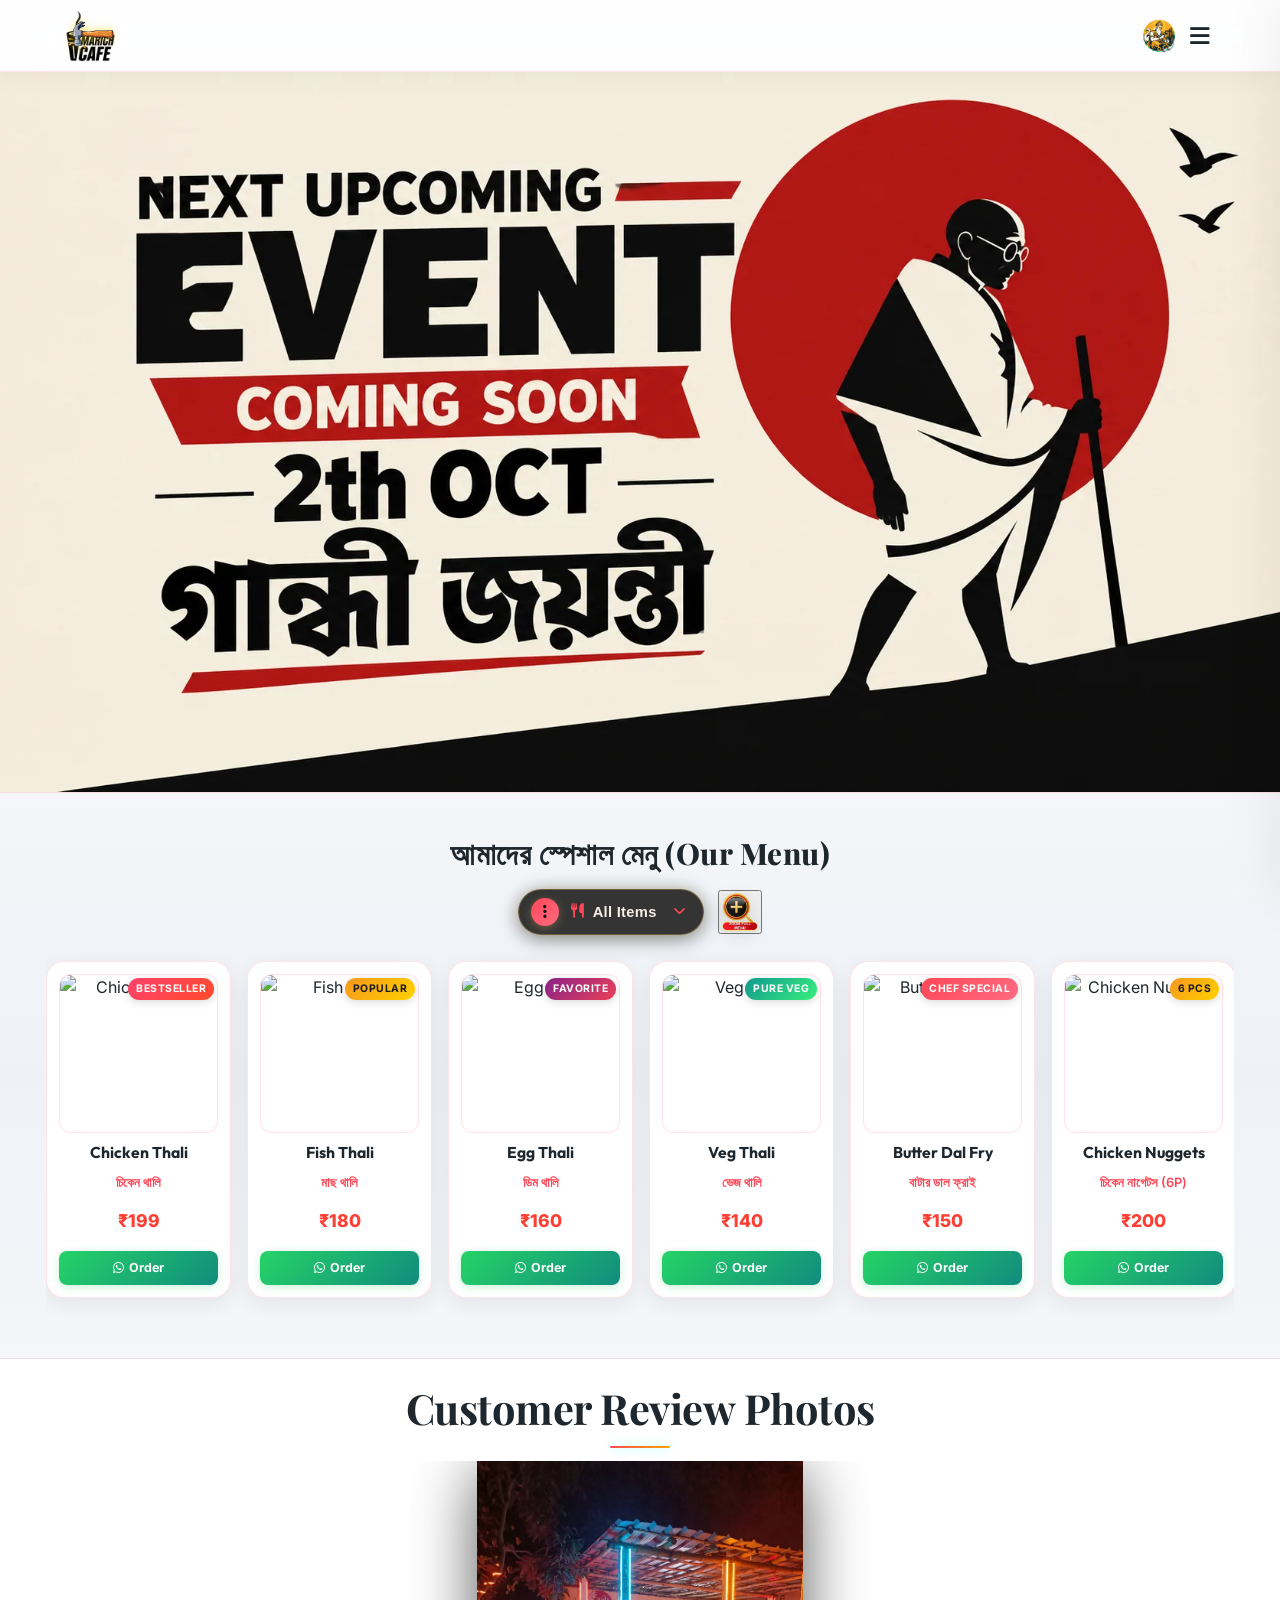
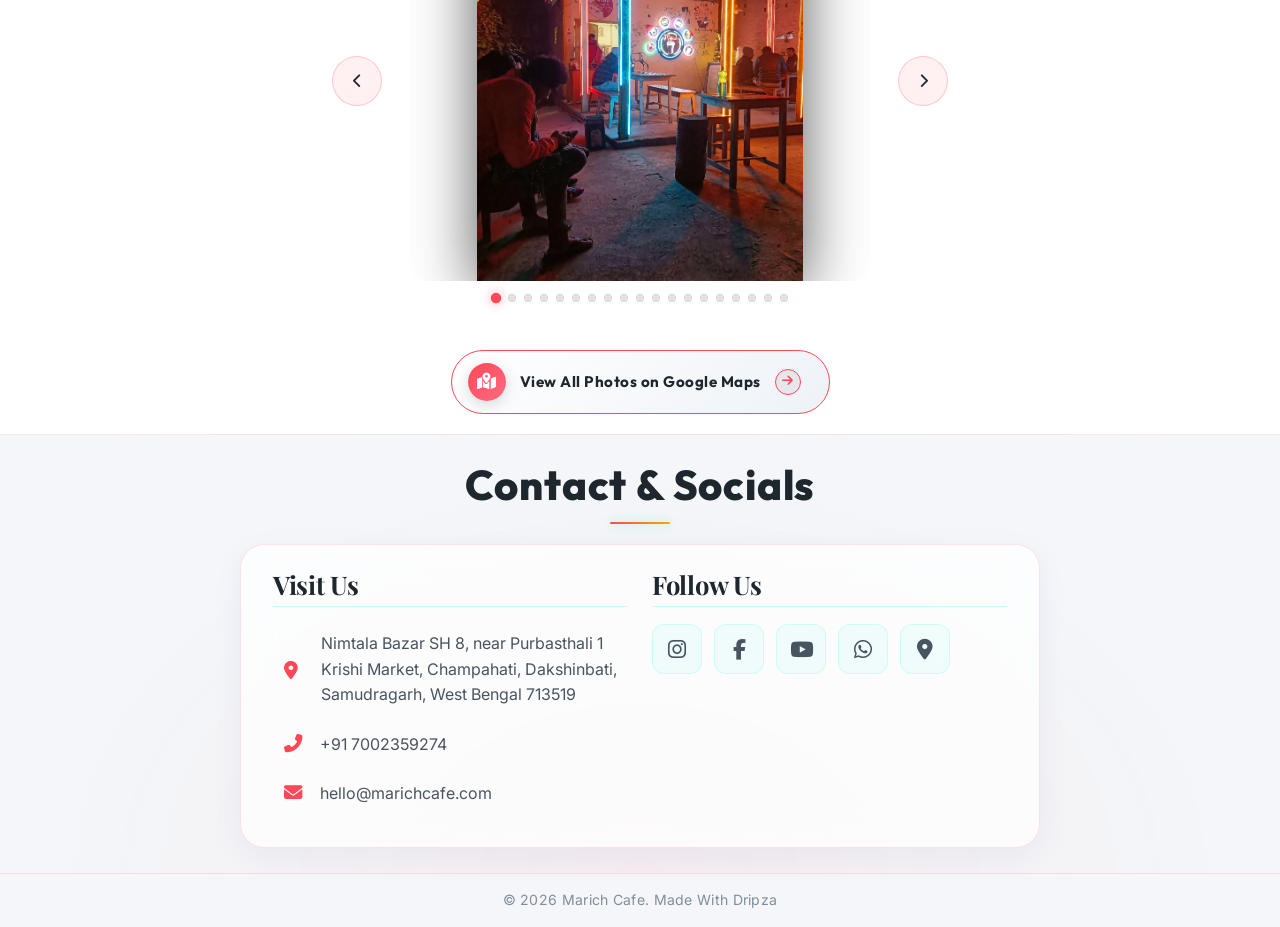
==== index.html @ 1118dea9 "Update search input keypad dismiss on enter" ====
﻿<!DOCTYPE html>
<html lang="bn">
<head>
    <meta charset="UTF-8">
    <meta name="viewport" content="width=device-width, initial-scale=1.0">
    <title>Marich Cafe</title>
    <link rel="icon" type="image/png" href="assets/marich-logo.webp">
    <link href="https://fonts.googleapis.com/css2?family=Playfair+Display:wght@400;600;700;800&family=Outfit:wght@300;400;600;800&family=Inter:wght@300;400;500;600&display=swap" rel="stylesheet">
    <link rel="stylesheet" href="https://cdnjs.cloudflare.com/ajax/libs/font-awesome/6.4.0/css/all.min.css">
    <link rel="stylesheet" href="styles.css?v=1.3">
</head>
<body class="no-scroll">
    <!-- Preloader Screen -->
    <div id="preloader">
        <div class="preloader-content">
            <h1 class="preloader-title">Welcome to <br><span class="highlight">Marich Cafe</span></h1>
            <div class="preloader-loader">
                <div class="loader-bar"></div>
            </div>
        </div>
    </div>
    <!-- Navbar -->
    <nav class="navbar">
        <div class="logo-container">
            <img src="assets/marich-logo.webp" alt="Marich Cafe Logo" class="logo-brand-img">
            <div class="logo-text-wrapper">
                <span class="animated-football-header" title="Ganesh Chaturthi Special">
                    <img src="assets/ganesh_run_icon.webp" alt="Ganesh Run Icon" style="object-fit: contain; filter: drop-shadow(0 0 5px rgba(255, 215, 0, 0.6));">
                </span>
                <span class="logo-text">Marich Cafe</span>
            </div>
        </div>
        <span class="rath-yatra-header-text">শুভ বিশ্বকর্মা পূজা!</span>
        <ul class="nav-links">
            <li><a href="#home">Home</a></li>
            <li><a href="#menu">Menu</a></li>
            <li><a href="#reviews">Reviews</a></li>
            <li><a href="#contact">Contact</a></li>
        </ul>
        <div class="navbar-actions">
            <!-- Rakhi Purnima Button for Poster -->
            <button class="fifa-btn" id="open-promo-modal-direct-btn" title="Show Ganesh Chaturthi Special Poster">
                <div class="fifa-container">
                    <div class="fifa-magic-ring"></div>
                    <img src="assets/ganesh_icon.webp" alt="Ganesh Special" class="fifa-svg" style="object-fit: contain;">
                </div>
            </button>
            
            <div class="hamburger">
                <i class="fas fa-bars"></i>
            </div>
        </div>
    </nav>

    <!-- Hero Section -->
    <section id="home" class="hero">
        <div class="hero-bg banner-box">
            <img src="assets/aj_restaurant_banner_1.webp" alt="AJ Restaurant & Cafe Banner" class="active">
            <img src="assets/banner-1.webp" alt="Marich Cafe Banner 1">
            <img src="assets/banner-2.webp" alt="Marich Cafe Banner 2">
            <img src="assets/banner-3.webp" alt="Marich Cafe Banner 3">
            <img src="assets/banner-4.webp" alt="Marich Cafe Banner 4">
            <img src="assets/banner-5.webp" alt="Marich Cafe Banner 5">
            <img src="assets/banner-6.webp" alt="Marich Cafe Banner 6">
            <img src="assets/banner-7.webp" alt="Marich Cafe Banner 7">
                        <div class="overlay"></div>
        </div>
        <!-- Click/Hover Zones for Banner Control -->
        <div class="hero-nav-zone left-zone" title="Previous Image"></div>
        <div class="hero-nav-zone right-zone" title="Next Image"></div>
    </section>

                <!-- Digital Restaurant Menu Section -->
    <section id="menu" class="main-menu-section">
        <div class="menu-header-wrapper">
            <div class="menu-eyebrow-container">
                <span class="menu-eyebrow">আমাদের স্পেশাল মেনু (Our Menu)</span>
            </div>
        </div>

        <!-- Menu Category Filter Tabs -->
                <!-- Menu Category Filter Dropdown (Three-Dot Filter Menu) -->
        <!-- Menu Filter and Zoom Controls Row -->
        <div class="menu-filter-controls-row">
            <div class="menu-filter-dropdown-wrapper" id="main-menu-filter-dropdown-wrapper">
            <button type="button" class="menu-filter-dots-btn" id="main-menu-filter-dots-btn" aria-expanded="false" aria-haspopup="true" title="Filter Menu">
                <span class="three-dots-icon-box">
                    <i class="fas fa-ellipsis-v"></i>
                </span>
                <span class="current-filter-label" id="main-current-filter-label">
                    <i class="fas fa-utensils"></i>
                    <span>All Items</span>
                </span>
                <i class="fas fa-chevron-down filter-dropdown-arrow"></i>
            </button>

            <!-- Dropdown List of Category Filter Options -->
            <div class="menu-filter-dropdown-menu" id="main-menu-filter-dropdown-menu">
                <div class="menu-filter-dropdown-header">
                    <span><i class="fas fa-filter"></i> Filter Category</span>
                </div>
                <div class="menu-filter-dropdown-list">
                    <button type="button" class="menu-tab-btn active" data-category="all">
                        <span class="tab-btn-content">
                            <i class="fas fa-utensils tab-icon"></i>
                            <span class="tab-title">All Items</span>
                        </span>
                        <i class="fas fa-check active-indicator-icon"></i>
                    </button>
                    <button type="button" class="menu-tab-btn" data-category="thali">
                        <span class="tab-btn-content">
                            <i class="fas fa-bowl-rice tab-icon"></i>
                            <span class="tab-title">Bengali Thali</span>
                        </span>
                        <i class="fas fa-check active-indicator-icon"></i>
                    </button>
                    <button type="button" class="menu-tab-btn" data-category="snacks">
                        <span class="tab-btn-content">
                            <i class="fas fa-burger tab-icon"></i>
                            <span class="tab-title">Breakfast & Snacks</span>
                        </span>
                        <i class="fas fa-check active-indicator-icon"></i>
                    </button>
                    <button type="button" class="menu-tab-btn" data-category="beverages">
                        <span class="tab-btn-content">
                            <i class="fas fa-mug-hot tab-icon"></i>
                            <span class="tab-title">Tea & Coffee</span>
                        </span>
                        <i class="fas fa-check active-indicator-icon"></i>
                    </button>
                    <button type="button" class="menu-tab-btn" data-category="extras">
                        <span class="tab-btn-content">
                            <i class="fas fa-plate-wheat tab-icon"></i>
                            <span class="tab-title">Sides & Extras</span>
                        </span>
                        <i class="fas fa-check active-indicator-icon"></i>
                    </button>
                </div>
            </div>
        </div>

            <!-- Zoom Full Menu Button on Right Side of Filter -->
            <button type="button" class="menu-zoom-img-btn" id="open-full-menu-modal-btn" title="Open Complete Menu Card (সম্পূর্ণ মেনু)">
                    <img src="assets/zoom_full_menu_icon.webp" alt="Zoom Full Menu" class="zoom-full-menu-img">
                </button>
        </div>
        

        <!-- Menu Cards Horizontal Side-Scroll Wrapper -->
        <div class="main-menu-scroll-wrapper">
            <div class="main-menu-scroll-track" id="main-restaurant-menu-scroll">
                
                <!-- 1. Chicken Thali -->
                <div class="food-menu-card" data-category="thali">
                    <div class="food-card-badge bestseller">Bestseller</div>
                    <div class="food-card-img-box">
                        <img src="assets/menu_chicken_thali.webp" alt="Chicken Thali" loading="lazy">
                    </div>
                    <div class="food-card-body">
                        <h3 class="food-title">Chicken Thali</h3>
                        <span class="bengali-title">চিকেন থালি</span>
                        <span class="food-price">₹199</span>
                        <a href="https://wa.me/917002359274?text=Hi%20Marich%20Cafe,%20I%20want%20to%20order%20Chicken%20Thali%20(₹199)" target="_blank" class="food-order-btn">
                            <i class="fab fa-whatsapp"></i> Order
                        </a>
                    </div>
                </div>

                <!-- 2. Fish Thali -->
                <div class="food-menu-card" data-category="thali">
                    <div class="food-card-badge popular">Popular</div>
                    <div class="food-card-img-box">
                        <img src="assets/menu_fish_thali.webp" alt="Fish Thali" loading="lazy">
                    </div>
                    <div class="food-card-body">
                        <h3 class="food-title">Fish Thali</h3>
                        <span class="bengali-title">মাছ থালি</span>
                        <span class="food-price">₹180</span>
                        <a href="https://wa.me/917002359274?text=Hi%20Marich%20Cafe,%20I%20want%20to%20order%20Fish%20Thali%20(₹180)" target="_blank" class="food-order-btn">
                            <i class="fab fa-whatsapp"></i> Order
                        </a>
                    </div>
                </div>

                <!-- 3. Egg Thali -->
                <div class="food-menu-card" data-category="thali">
                    <div class="food-card-badge special">Favorite</div>
                    <div class="food-card-img-box">
                        <img src="assets/menu_egg_thali.webp" alt="Egg Thali" loading="lazy">
                    </div>
                    <div class="food-card-body">
                        <h3 class="food-title">Egg Thali</h3>
                        <span class="bengali-title">ডিম থালি</span>
                        <span class="food-price">₹160</span>
                        <a href="https://wa.me/917002359274?text=Hi%20Marich%20Cafe,%20I%20want%20to%20order%20Egg%20Thali%20(₹160)" target="_blank" class="food-order-btn">
                            <i class="fab fa-whatsapp"></i> Order
                        </a>
                    </div>
                </div>

                <!-- 4. Veg Thali -->
                <div class="food-menu-card" data-category="thali">
                    <div class="food-card-badge pure-veg">Pure Veg</div>
                    <div class="food-card-img-box">
                        <img src="assets/menu_veg_thali.webp" alt="Veg Thali" loading="lazy">
                    </div>
                    <div class="food-card-body">
                        <h3 class="food-title">Veg Thali</h3>
                        <span class="bengali-title">ভেজ থালি</span>
                        <span class="food-price">₹140</span>
                        <a href="https://wa.me/917002359274?text=Hi%20Marich%20Cafe,%20I%20want%20to%20order%20Veg%20Thali%20(₹140)" target="_blank" class="food-order-btn">
                            <i class="fab fa-whatsapp"></i> Order
                        </a>
                    </div>
                </div>

                <!-- 5. Butter Dal Fry -->
                <div class="food-menu-card" data-category="extras">
                    <div class="food-card-badge chef">Chef Special</div>
                    <div class="food-card-img-box">
                        <img src="assets/menu_butter_dal_fry.webp" alt="Butter Dal Fry" loading="lazy">
                    </div>
                    <div class="food-card-body">
                        <h3 class="food-title">Butter Dal Fry</h3>
                        <span class="bengali-title">বাটার ডাল ফ্রাই</span>
                        <span class="food-price">₹150</span>
                        <a href="https://wa.me/917002359274?text=Hi%20Marich%20Cafe,%20I%20want%20to%20order%20Butter%20Dal%20Fry%20(₹150)" target="_blank" class="food-order-btn">
                            <i class="fab fa-whatsapp"></i> Order
                        </a>
                    </div>
                </div>

                <!-- 6. Chicken Nuggets -->
                <div class="food-menu-card" data-category="snacks">
                    <div class="food-card-badge popular">6 Pcs</div>
                    <div class="food-card-img-box">
                        <img src="assets/menu_chicken_nuggets.webp" alt="Chicken Nuggets" loading="lazy">
                    </div>
                    <div class="food-card-body">
                        <h3 class="food-title">Chicken Nuggets</h3>
                        <span class="bengali-title">চিকেন নাগেটস (6P)</span>
                        <span class="food-price">₹200</span>
                        <a href="https://wa.me/917002359274?text=Hi%20Marich%20Cafe,%20I%20want%20to%20order%20Chicken%20Nuggets%20(₹200)" target="_blank" class="food-order-btn">
                            <i class="fab fa-whatsapp"></i> Order
                        </a>
                    </div>
                </div>

                <!-- 7. Aloo Tikki -->
                <div class="food-menu-card" data-category="snacks">
                    <div class="food-card-badge pure-veg">Big Size</div>
                    <div class="food-card-img-box">
                        <img src="assets/menu_aloo_tikki.webp" alt="Aloo Tikki Big Size" loading="lazy">
                    </div>
                    <div class="food-card-body">
                        <h3 class="food-title">Aloo Tikki 6P</h3>
                        <span class="bengali-title">আলু টিক্কি (6P)</span>
                        <span class="food-price">₹180</span>
                        <a href="https://wa.me/917002359274?text=Hi%20Marich%20Cafe,%20I%20want%20to%20order%20Aloo%20Tikki%20(₹180)" target="_blank" class="food-order-btn">
                            <i class="fab fa-whatsapp"></i> Order
                        </a>
                    </div>
                </div>

                <!-- 8. Egg Maggie -->
                <div class="food-menu-card" data-category="snacks">
                    <div class="food-card-badge popular">Hot</div>
                    <div class="food-card-img-box">
                        <img src="assets/menu_egg_maggie.webp" alt="Egg Maggie" loading="lazy">
                    </div>
                    <div class="food-card-body">
                        <h3 class="food-title">Egg Maggie</h3>
                        <span class="bengali-title">এগ ম্যাগি</span>
                        <span class="food-price">₹80</span>
                        <a href="https://wa.me/917002359274?text=Hi%20Marich%20Cafe,%20I%20want%20to%20order%20Egg%20Maggie%20(₹80)" target="_blank" class="food-order-btn">
                            <i class="fab fa-whatsapp"></i> Order
                        </a>
                    </div>
                </div>

                <!-- 9. Veg Maggie -->
                <div class="food-menu-card" data-category="snacks">
                    <div class="food-card-badge pure-veg">Veg</div>
                    <div class="food-card-img-box">
                        <img src="assets/menu_egg_maggie.webp" alt="Veg Maggie" loading="lazy">
                    </div>
                    <div class="food-card-body">
                        <h3 class="food-title">Veg Maggie</h3>
                        <span class="bengali-title">ভেজ ম্যাগি</span>
                        <span class="food-price">₹60</span>
                        <a href="https://wa.me/917002359274?text=Hi%20Marich%20Cafe,%20I%20want%20to%20order%20Veg%20Maggie%20(₹60)" target="_blank" class="food-order-btn">
                            <i class="fab fa-whatsapp"></i> Order
                        </a>
                    </div>
                </div>

                <!-- 10. Bread Omelette -->
                <div class="food-menu-card" data-category="snacks">
                    <div class="food-card-badge special">Breakfast</div>
                    <div class="food-card-img-box">
                        <img src="assets/menu6.webp" alt="Bread Omelette Jam Butter" loading="lazy">
                    </div>
                    <div class="food-card-body">
                        <h3 class="food-title">Bread Omelette</h3>
                        <span class="bengali-title">ব্রেড ওমলেট / জ্যাম</span>
                        <span class="food-price">₹60</span>
                        <a href="https://wa.me/917002359274?text=Hi%20Marich%20Cafe,%20I%20want%20to%20order%20Bread%20Omelette%20(₹60)" target="_blank" class="food-order-btn">
                            <i class="fab fa-whatsapp"></i> Order
                        </a>
                    </div>
                </div>

                <!-- 11. Chai & Coffee -->
                <div class="food-menu-card" data-category="beverages">
                    <div class="food-card-badge special">Hot</div>
                    <div class="food-card-img-box">
                        <img src="assets/menu_tea_coffee.webp" alt="Coffee" loading="lazy">
                    </div>
                    <div class="food-card-body">
                        <h3 class="food-title">Milk / Black Coffee</h3>
                        <span class="bengali-title">কফি (Min 2 Cup)</span>
                        <span class="food-price">₹50</span>
                        <a href="https://wa.me/917002359274?text=Hi%20Marich%20Cafe,%20I%20want%20to%20order%20Coffee" target="_blank" class="food-order-btn">
                            <i class="fab fa-whatsapp"></i> Order
                        </a>
                    </div>
                </div>

                <!-- 12. Milk / Black Tea -->
                <div class="food-menu-card" data-category="beverages">
                    <div class="food-card-badge bestseller">Chai</div>
                    <div class="food-card-img-box">
                        <img src="assets/menu_tea_coffee.webp" alt="Tea" loading="lazy">
                    </div>
                    <div class="food-card-body">
                        <h3 class="food-title">Black / Milk Tea</h3>
                        <span class="bengali-title">চা (Min 2 Cup)</span>
                        <span class="food-price">₹25</span>
                        <a href="https://wa.me/917002359274?text=Hi%20Marich%20Cafe,%20I%20want%20to%20order%20Tea" target="_blank" class="food-order-btn">
                            <i class="fab fa-whatsapp"></i> Order
                        </a>
                    </div>
                </div>

                <!-- 13. Green Tea -->
                <div class="food-menu-card" data-category="beverages">
                    <div class="food-card-badge pure-veg">Healthy</div>
                    <div class="food-card-img-box">
                        <img src="assets/menu_tea_coffee.webp" alt="Green Tea" loading="lazy">
                    </div>
                    <div class="food-card-body">
                        <h3 class="food-title">Green Tea</h3>
                        <span class="bengali-title">গ্রিন টি (Min 2 Cup)</span>
                        <span class="food-price">₹40</span>
                        <a href="https://wa.me/917002359274?text=Hi%20Marich%20Cafe,%20I%20want%20to%20order%20Green%20Tea" target="_blank" class="food-order-btn">
                            <i class="fab fa-whatsapp"></i> Order
                        </a>
                    </div>
                </div>

                <!-- 14. Extra Chicken 4P -->
                <div class="food-menu-card" data-category="extras">
                    <div class="food-card-badge popular">4 Pcs</div>
                    <div class="food-card-img-box">
                        <img src="assets/menu_chicken_thali.webp" alt="Extra Chicken" loading="lazy">
                    </div>
                    <div class="food-card-body">
                        <h3 class="food-title">Extra Chicken (4P)</h3>
                        <span class="bengali-title">চিকেন কারি (4P)</span>
                        <span class="food-price">₹180</span>
                        <a href="https://wa.me/917002359274?text=Hi%20Marich%20Cafe,%20I%20want%20to%20order%20Extra%20Chicken%204P%20(₹180)" target="_blank" class="food-order-btn">
                            <i class="fab fa-whatsapp"></i> Order
                        </a>
                    </div>
                </div>

                <!-- 15. Extra Mutton 1P -->
                <div class="food-menu-card" data-category="extras">
                    <div class="food-card-badge special">Special</div>
                    <div class="food-card-img-box">
                        <img src="assets/menu3.webp" alt="Extra Mutton" loading="lazy">
                    </div>
                    <div class="food-card-body">
                        <h3 class="food-title">Extra Mutton (1P)</h3>
                        <span class="bengali-title">মটন (স্পেশাল অর্ডার)</span>
                        <span class="food-price">₹80</span>
                        <a href="https://wa.me/917002359274?text=Hi%20Marich%20Cafe,%20I%20want%20to%20order%20Extra%20Mutton%20(₹80)" target="_blank" class="food-order-btn">
                            <i class="fab fa-whatsapp"></i> Order
                        </a>
                    </div>
                </div>

                <!-- 16. Extra Fish 1P -->
                <div class="food-menu-card" data-category="extras">
                    <div class="food-card-badge popular">1 Pc</div>
                    <div class="food-card-img-box">
                        <img src="assets/menu_fish_thali.webp" alt="Extra Fish" loading="lazy">
                    </div>
                    <div class="food-card-body">
                        <h3 class="food-title">Extra Fish (1P)</h3>
                        <span class="bengali-title">মাছ ১ পিস</span>
                        <span class="food-price">₹80</span>
                        <a href="https://wa.me/917002359274?text=Hi%20Marich%20Cafe,%20I%20want%20to%20order%20Extra%20Fish%20(₹80)" target="_blank" class="food-order-btn">
                            <i class="fab fa-whatsapp"></i> Order
                        </a>
                    </div>
                </div>

                <!-- 17. Green Salad -->
                <div class="food-menu-card" data-category="extras">
                    <div class="food-card-badge pure-veg">Fresh</div>
                    <div class="food-card-img-box">
                        <img src="assets/menu_veg_thali.webp" alt="Green Salad" loading="lazy">
                    </div>
                    <div class="food-card-body">
                        <h3 class="food-title">Green Salad</h3>
                        <span class="bengali-title">গ্রিন স্যালাড</span>
                        <span class="food-price">₹100</span>
                        <a href="https://wa.me/917002359274?text=Hi%20Marich%20Cafe,%20I%20want%20to%20order%20Green%20Salad%20(₹100)" target="_blank" class="food-order-btn">
                            <i class="fab fa-whatsapp"></i> Order
                        </a>
                    </div>
                </div>

                <!-- 18. Extra Egg (2P) -->
                <div class="food-menu-card" data-category="extras">
                    <div class="food-card-badge special">2 Pcs</div>
                    <div class="food-card-img-box">
                        <img src="assets/menu_egg_thali.webp" alt="Extra Egg 2P" loading="lazy">
                    </div>
                    <div class="food-card-body">
                        <h3 class="food-title">Extra Egg (2P)</h3>
                        <span class="bengali-title">ডিম (২ পিস)</span>
                        <span class="food-price">₹50</span>
                        <a href="https://wa.me/917002359274?text=Hi%20Marich%20Cafe,%20I%20want%20to%20order%20Extra%20Egg%202P%20(₹50)" target="_blank" class="food-order-btn">
                            <i class="fab fa-whatsapp"></i> Order
                        </a>
                    </div>
                </div>

                <!-- 19. Extra Rice -->
                <div class="food-menu-card" data-category="extras">
                    <div class="food-card-badge popular">1 Plate</div>
                    <div class="food-card-img-box">
                        <img src="assets/menu_veg_thali.webp" alt="Extra Rice" loading="lazy">
                    </div>
                    <div class="food-card-body">
                        <h3 class="food-title">Extra Rice</h3>
                        <span class="bengali-title">এক্সট্রা ভাত</span>
                        <span class="food-price">₹50</span>
                        <a href="https://wa.me/917002359274?text=Hi%20Marich%20Cafe,%20I%20want%20to%20order%20Extra%20Rice%20(₹50)" target="_blank" class="food-order-btn">
                            <i class="fab fa-whatsapp"></i> Order
                        </a>
                    </div>
                </div>

                <!-- 20. Extra Misti / Papad / Roti -->
                <div class="food-menu-card" data-category="extras">
                    <div class="food-card-badge pure-veg">Per Pc</div>
                    <div class="food-card-img-box">
                        <img src="assets/menu2.webp" alt="Extra Misti Papad Roti" loading="lazy">
                    </div>
                    <div class="food-card-body">
                        <h3 class="food-title">Extra Misti / Papad / Roti</h3>
                        <span class="bengali-title">মিষ্টি / পাঁপড় / রুটি</span>
                        <span class="food-price">₹10</span>
                        <a href="https://wa.me/917002359274?text=Hi%20Marich%20Cafe,%20I%20want%20to%20order%20Extra%20Misti%20Papad%20Roti%20(₹10)" target="_blank" class="food-order-btn">
                            <i class="fab fa-whatsapp"></i> Order
                        </a>
                    </div>
                </div>

                <!-- 21. Extra Sabji / Dal / Vaji -->
                <div class="food-menu-card" data-category="extras">
                    <div class="food-card-badge pure-veg">Side Bowl</div>
                    <div class="food-card-img-box">
                        <img src="assets/menu_butter_dal_fry.webp" alt="Extra Sabji Dal Vaji" loading="lazy">
                    </div>
                    <div class="food-card-body">
                        <h3 class="food-title">Extra Sabji / Dal / Vaji</h3>
                        <span class="bengali-title">সবজি / ডাল / ভাজি</span>
                        <span class="food-price">₹30</span>
                        <a href="https://wa.me/917002359274?text=Hi%20Marich%20Cafe,%20I%20want%20to%20order%20Extra%20Sabji%20Dal%20Vaji%20(₹30)" target="_blank" class="food-order-btn">
                            <i class="fab fa-whatsapp"></i> Order
                        </a>
                    </div>
                </div>

                <!-- 18. Water Bottle -->
                <div class="food-menu-card" data-category="beverages">
                    <div class="food-card-badge pure-veg">Mineral</div>
                    <div class="food-card-img-box">
                        <img src="assets/menu5.webp" alt="Water Bottle" loading="lazy">
                    </div>
                    <div class="food-card-body">
                        <h3 class="food-title">Water Bottle</h3>
                        <span class="bengali-title">জল 1L / 2L</span>
                        <span class="food-price">₹20 / ₹30</span>
                        <a href="https://wa.me/917002359274?text=Hi%20Marich%20Cafe,%20I%20want%20to%20order%20Water%20Bottle" target="_blank" class="food-order-btn">
                            <i class="fab fa-whatsapp"></i> Order
                        </a>
                    </div>
                </div>

            </div>
        </div>
    </section>

    <!-- Reviews Section (Photo Gallery) -->
    <section id="reviews" class="reviews-section">
        <h2 class="section-title">Customer Review Photos</h2>
        <div class="reviews-slider-container">
            <div class="reviews-slider">
                <div class="review-slide active">
                    <img src="assets/review-1.webp" alt="Customer Review 1">
                </div>
                <div class="review-slide">
                    <img src="assets/review-2.webp" alt="Customer Review 2">
                </div>
                <div class="review-slide">
                    <img src="assets/review-3.webp" alt="Customer Review 3">
                </div>
                <div class="review-slide">
                    <img src="assets/review-4.webp" alt="Customer Review 4">
                </div>
                <div class="review-slide">
                    <img src="assets/review-5.webp" alt="Customer Review 5">
                </div>
                <div class="review-slide">
                    <img src="assets/review-6.webp" alt="Customer Review 6">
                </div>
                <div class="review-slide">
                    <img src="assets/review-7.webp" alt="Customer Review 7">
                </div>
                <div class="review-slide">
                    <img src="assets/review-8.webp" alt="Customer Review 8">
                </div>
                <div class="review-slide">
                    <img src="assets/review-9.webp" alt="Customer Review 9">
                </div>
                <div class="review-slide">
                    <img src="assets/review-10.webp" alt="Customer Review 10">
                </div>
                <div class="review-slide">
                    <img src="assets/review-11.webp" alt="Customer Review 11">
                </div>
                <div class="review-slide">
                    <img src="assets/review-12.webp" alt="Customer Review 12">
                </div>
                <div class="review-slide">
                    <img src="assets/review-13.webp" alt="Customer Review 13">
                </div>
                <div class="review-slide">
                    <img src="assets/review-14.webp" alt="Customer Review 14">
                </div>
                <div class="review-slide">
                    <img src="assets/review-15.webp" alt="Customer Review 15">
                </div>
                <div class="review-slide">
                    <img src="assets/review-16.webp" alt="Customer Review 16">
                </div>
                <div class="review-slide">
                    <img src="assets/review-17.webp" alt="Customer Review 17">
                </div>
                <div class="review-slide">
                    <img src="assets/review-18.webp" alt="Customer Review 18">
                </div>
                <div class="review-slide">
                    <img src="assets/review-19.webp" alt="Customer Review 19">
                </div>
            </div>
            
            <!-- Slider Controls -->
            <button class="slider-btn prev-btn"><i class="fas fa-chevron-left"></i></button>
            <button class="slider-btn next-btn"><i class="fas fa-chevron-right"></i></button>
            
            <!-- Slider Dots -->
            <div class="slider-dots">
                <span class="dot active" data-index="0"></span>
                <span class="dot" data-index="1"></span>
                <span class="dot" data-index="2"></span>
                <span class="dot" data-index="3"></span>
                <span class="dot" data-index="4"></span>
                <span class="dot" data-index="5"></span>
                <span class="dot" data-index="6"></span>
                <span class="dot" data-index="7"></span>
                <span class="dot" data-index="8"></span>
                <span class="dot" data-index="9"></span>
                <span class="dot" data-index="10"></span>
                <span class="dot" data-index="11"></span>
                <span class="dot" data-index="12"></span>
                <span class="dot" data-index="13"></span>
                <span class="dot" data-index="14"></span>
                <span class="dot" data-index="15"></span>
                <span class="dot" data-index="16"></span>
                <span class="dot" data-index="17"></span>
                <span class="dot" data-index="18"></span>
            </div>
        </div>
        <div style="text-align: center; margin-top: 3rem;">
            <div class="reviews-cta-wrapper">
            <a href="https://maps.app.goo.gl/6ZbRhH9JndbN7WxY9" target="_blank" class="modern-maps-btn" title="Open Google Maps Gallery">
                <span class="maps-icon-badge"><i class="fas fa-map-marked-alt"></i></span>
                <span class="maps-btn-text">View All Photos on Google Maps</span>
                <span class="maps-arrow-circle"><i class="fas fa-arrow-right"></i></span>
            </a>
        </div>
        </div>
    </section>

    <!-- Contact & Footer -->
    <section id="contact" class="contact-section">
        <h2 class="section-title">Contact & Socials</h2>
        <div class="contact-container glassmorphism">
            <div class="contact-info">
                <h2>Visit Us</h2>
                <div class="info-item">
                    <a href="https://maps.app.goo.gl/VC6LKFq4GS4DhGcLA" target="_blank" style="color: inherit; text-decoration: none; display: flex; align-items: center; gap: 15px;">
                        <i class="fas fa-map-marker-alt"></i>
                        <p>Nimtala Bazar SH 8, near Purbasthali 1 Krishi Market, Champahati, Dakshinbati, Samudragarh, West Bengal 713519</p>
                    </a>
                </div>
                <div class="info-item">
                    <i class="fas fa-phone-alt"></i>
                    <p>+91 7002359274</p>
                </div>
                <div class="info-item">
                    <i class="fas fa-envelope"></i>
                    <p>hello@marichcafe.com</p>
                </div>
            </div>
            <div class="social-links">
                <h2>Follow Us</h2>
                <div class="social-icons">
                    <a href="#" class="social-icon"><i class="fab fa-instagram"></i></a>
                    <a href="#" class="social-icon"><i class="fab fa-facebook-f"></i></a>
                    <a href="#" class="social-icon"><i class="fab fa-youtube"></i></a>
                    <a href="https://wa.me/917002359274" target="_blank" class="social-icon"><i class="fab fa-whatsapp"></i></a>
                    <a href="https://maps.app.goo.gl/VC6LKFq4GS4DhGcLA" target="_blank" class="social-icon"><i class="fas fa-map-marker-alt"></i></a>
                </div>
            </div>
        </div>
    </section>

    <footer>
        <p>&copy; 2026 Marich Cafe. Made With Dripza</p>
    </footer>



    <!-- Full Menu Interactive Modal -->
    <div class="full-menu-modal" id="full-menu-modal" aria-hidden="true">
        <div class="full-menu-modal-overlay" id="full-menu-modal-overlay"></div>
        <div class="full-menu-modal-container">
            <!-- Modal Sticky Top Header Container (Header + Hero Title + Search + Category Tabs) -->
            <div class="full-menu-modal-top-section">
                <!-- Modal Header -->
                <div class="full-menu-modal-header">
                    <div class="full-menu-modal-header-left">
                        <button class="menu-modal-close-btn" id="close-full-menu-modal-btn" aria-label="Close Full Menu">
                            <i class="fas fa-arrow-left"></i> <span>Back</span>
                        </button>
                        <div class="full-menu-modal-title">
                            Marich Cafe
                        </div>
                    </div>
                    <div class="full-menu-modal-header-right">
                        <a href="#modal-order-timings" class="menu-modal-timing-btn" id="modal-timing-btn" title="Order Timings">
                            <i class="fas fa-clock"></i> <span>Timings</span>
                        </a>
                        <a href="tel:917002359274" class="menu-modal-call-btn">
                            <i class="fas fa-phone-alt"></i> <span>917002359274</span>
                        </a>
                        <button class="menu-modal-close-icon-btn" id="close-full-menu-icon-btn" aria-label="Close">
                            <i class="fas fa-times"></i>
                        </button>
                    </div>
                </div>

                <!-- Modal Hero Header -->
                <div class="full-menu-hero">
                    <h1>Complete Menu Card <span class="bengali-heading">আমাদের সম্পূর্ণ ডিজিটাল মেনু</span></h1>
                </div>

                <!-- Search Bar & Category Filter Tabs -->
                <div class="menu-control-bar">
                    

                    <!-- Modal Category Filter Dropdown (Three-Dot Filter Menu) -->
                    <div class="menu-filter-dropdown-wrapper" id="modal-menu-filter-dropdown-wrapper">
            <button type="button" class="menu-filter-dots-btn" id="modal-menu-filter-dots-btn" aria-expanded="false" aria-haspopup="true" title="Filter Menu">
                <span class="three-dots-icon-box">
                    <i class="fas fa-ellipsis-v"></i>
                </span>
                <span class="current-filter-label" id="modal-current-filter-label">
                    <i class="fas fa-utensils"></i>
                    <span>All Items</span>
                </span>
                <i class="fas fa-chevron-down filter-dropdown-arrow"></i>
            </button>

            <!-- Dropdown List of Category Filter Options -->
            <div class="menu-filter-dropdown-menu" id="modal-menu-filter-dropdown-menu">
                <div class="menu-filter-dropdown-header">
                    <span><i class="fas fa-filter"></i> Filter Category</span>
                </div>
                <div class="menu-filter-dropdown-list">
                    <button type="button" class="menu-tab-btn active" data-category="all">
                        <span class="tab-btn-content">
                            <i class="fas fa-utensils tab-icon"></i>
                            <span class="tab-title">All Items</span>
                        </span>
                        <i class="fas fa-check active-indicator-icon"></i>
                    </button>
                    <button type="button" class="menu-tab-btn" data-category="thali">
                        <span class="tab-btn-content">
                            <i class="fas fa-bowl-rice tab-icon"></i>
                            <span class="tab-title">Bengali Thali</span>
                        </span>
                        <i class="fas fa-check active-indicator-icon"></i>
                    </button>
                    <button type="button" class="menu-tab-btn" data-category="snacks">
                        <span class="tab-btn-content">
                            <i class="fas fa-burger tab-icon"></i>
                            <span class="tab-title">Breakfast & Snacks</span>
                        </span>
                        <i class="fas fa-check active-indicator-icon"></i>
                    </button>
                    <button type="button" class="menu-tab-btn" data-category="beverages">
                        <span class="tab-btn-content">
                            <i class="fas fa-mug-hot tab-icon"></i>
                            <span class="tab-title">Tea & Coffee</span>
                        </span>
                        <i class="fas fa-check active-indicator-icon"></i>
                    </button>
                    <button type="button" class="menu-tab-btn" data-category="extras">
                        <span class="tab-btn-content">
                            <i class="fas fa-plate-wheat tab-icon"></i>
                            <span class="tab-title">Sides & Extras</span>
                        </span>
                        <i class="fas fa-check active-indicator-icon"></i>
                    </button>
                </div>
            </div>
                </div>

                    <div class="search-box-wrapper">
                        <i class="fas fa-search"></i>
                        <input type="text" id="modal-menu-search-input" placeholder="খাবারের নাম লিখে খুঁজুন (Search dishes...)" autocomplete="off" enterkeyhint="search">
                        <button type="button" id="modal-menu-search-clear" class="search-clear-btn" aria-label="Clear search" title="মুছে ফেলুন (Clear)">
                            <i class="fas fa-times"></i>
                        </button>
                    </div>
            </div>
            </div>

            <div class="full-menu-modal-body">
                <!-- Complete Menu Card Grid -->
                <div class="compact-menu-grid-container">
                    <div class="compact-grid" id="modal-full-menu-grid">

                        <!-- 1. Chicken Thali -->
                        <div class="food-menu-card" data-category="thali" data-keywords="chicken thali murgi murgir mangsho rice dal sabji thali">
                            <div class="food-card-badge bestseller">Bestseller</div>
                            <div class="food-card-img-box">
                                <img src="assets/menu_chicken_thali.webp" alt="Chicken Thali" loading="lazy">
                            </div>
                            <div class="food-card-body">
                                <h3 class="food-title">Chicken Thali</h3>
                                <span class="bengali-title">চিকেন থালি</span>
                                <span class="food-price">₹199</span>
                                <a href="https://wa.me/917002359274?text=Hi%20Marich%20Cafe,%20I%20want%20to%20order%20Chicken%20Thali%20(₹199)" target="_blank" class="food-order-btn">
                                    <i class="fab fa-whatsapp"></i> Order
                                </a>
                            </div>
                        </div>

                        <!-- 2. Fish Thali -->
                        <div class="food-menu-card" data-category="thali" data-keywords="fish thali macher thali mach jhol rui katla rice dal thali">
                            <div class="food-card-badge popular">Popular</div>
                            <div class="food-card-img-box">
                                <img src="assets/menu_fish_thali.webp" alt="Fish Thali" loading="lazy">
                            </div>
                            <div class="food-card-body">
                                <h3 class="food-title">Fish Thali</h3>
                                <span class="bengali-title">মাছ থালি</span>
                                <span class="food-price">₹180</span>
                                <a href="https://wa.me/917002359274?text=Hi%20Marich%20Cafe,%20I%20want%20to%20order%20Fish%20Thali%20(₹180)" target="_blank" class="food-order-btn">
                                    <i class="fab fa-whatsapp"></i> Order
                                </a>
                            </div>
                        </div>

                        <!-- 3. Egg Thali -->
                        <div class="food-menu-card" data-category="thali" data-keywords="egg thali dimer thali dim kosha rice dal thali">
                            <div class="food-card-badge special">Favorite</div>
                            <div class="food-card-img-box">
                                <img src="assets/menu_egg_thali.webp" alt="Egg Thali" loading="lazy">
                            </div>
                            <div class="food-card-body">
                                <h3 class="food-title">Egg Thali</h3>
                                <span class="bengali-title">ডিম থালি</span>
                                <span class="food-price">₹160</span>
                                <a href="https://wa.me/917002359274?text=Hi%20Marich%20Cafe,%20I%20want%20to%20order%20Egg%20Thali%20(₹160)" target="_blank" class="food-order-btn">
                                    <i class="fab fa-whatsapp"></i> Order
                                </a>
                            </div>
                        </div>

                        <!-- 4. Veg Thali -->
                        <div class="food-menu-card" data-category="thali" data-keywords="veg thali niramish thali paneer dal sabji rice mishti doi">
                            <div class="food-card-badge pure-veg">Pure Veg</div>
                            <div class="food-card-img-box">
                                <img src="assets/menu_veg_thali.webp" alt="Veg Thali" loading="lazy">
                            </div>
                            <div class="food-card-body">
                                <h3 class="food-title">Veg Thali</h3>
                                <span class="bengali-title">ভেজ থালি</span>
                                <span class="food-price">₹140</span>
                                <a href="https://wa.me/917002359274?text=Hi%20Marich%20Cafe,%20I%20want%20to%20order%20Veg%20Thali%20(₹140)" target="_blank" class="food-order-btn">
                                    <i class="fab fa-whatsapp"></i> Order
                                </a>
                            </div>
                        </div>

                        <!-- 5. Butter Dal Fry -->
                        <div class="food-menu-card" data-category="extras" data-keywords="butter dal fry yellow dal tadka veg">
                            <div class="food-card-badge chef">Chef Special</div>
                            <div class="food-card-img-box">
                                <img src="assets/menu_butter_dal_fry.webp" alt="Butter Dal Fry" loading="lazy">
                            </div>
                            <div class="food-card-body">
                                <h3 class="food-title">Butter Dal Fry</h3>
                                <span class="bengali-title">বাটার ডাল ফ্রাই</span>
                                <span class="food-price">₹150</span>
                                <a href="https://wa.me/917002359274?text=Hi%20Marich%20Cafe,%20I%20want%20to%20order%20Butter%20Dal%20Fry%20(₹150)" target="_blank" class="food-order-btn">
                                    <i class="fab fa-whatsapp"></i> Order
                                </a>
                            </div>
                        </div>

                        <!-- 6. Chicken Nuggets (6P) -->
                        <div class="food-menu-card" data-category="snacks" data-keywords="chicken nuggets 6p fried snacks non-veg">
                            <div class="food-card-badge popular">6 Pcs</div>
                            <div class="food-card-img-box">
                                <img src="assets/menu_chicken_nuggets.webp" alt="Chicken Nuggets" loading="lazy">
                            </div>
                            <div class="food-card-body">
                                <h3 class="food-title">Chicken Nuggets</h3>
                                <span class="bengali-title">চিকেন নাগেটস (6P)</span>
                                <span class="food-price">₹200</span>
                                <a href="https://wa.me/917002359274?text=Hi%20Marich%20Cafe,%20I%20want%20to%20order%20Chicken%20Nuggets%20(₹200)" target="_blank" class="food-order-btn">
                                    <i class="fab fa-whatsapp"></i> Order
                                </a>
                            </div>
                        </div>

                        <!-- 7. Aloo Tikki Big Size (6P) -->
                        <div class="food-menu-card" data-category="snacks" data-keywords="aloo tikki potato cutlet snacks big size veg">
                            <div class="food-card-badge pure-veg">Big Size</div>
                            <div class="food-card-img-box">
                                <img src="assets/menu_aloo_tikki.webp" alt="Aloo Tikki Big Size" loading="lazy">
                            </div>
                            <div class="food-card-body">
                                <h3 class="food-title">Aloo Tikki 6P</h3>
                                <span class="bengali-title">আলু টিক্কি (6P)</span>
                                <span class="food-price">₹180</span>
                                <a href="https://wa.me/917002359274?text=Hi%20Marich%20Cafe,%20I%20want%20to%20order%20Aloo%20Tikki%20(₹180)" target="_blank" class="food-order-btn">
                                    <i class="fab fa-whatsapp"></i> Order
                                </a>
                            </div>
                        </div>

                        <!-- 8. Egg Maggie -->
                        <div class="food-menu-card" data-category="snacks" data-keywords="egg maggie noodles masala snacks">
                            <div class="food-card-badge popular">Hot</div>
                            <div class="food-card-img-box">
                                <img src="assets/menu_egg_maggie.webp" alt="Egg Maggie" loading="lazy">
                            </div>
                            <div class="food-card-body">
                                <h3 class="food-title">Egg Maggie</h3>
                                <span class="bengali-title">এগ ম্যাগি</span>
                                <span class="food-price">₹80</span>
                                <a href="https://wa.me/917002359274?text=Hi%20Marich%20Cafe,%20I%20want%20to%20order%20Egg%20Maggie%20(₹80)" target="_blank" class="food-order-btn">
                                    <i class="fab fa-whatsapp"></i> Order
                                </a>
                            </div>
                        </div>

                        <!-- 9. Veg Maggie -->
                        <div class="food-menu-card" data-category="snacks" data-keywords="veg maggie masala noodles snacks vegetarian">
                            <div class="food-card-badge pure-veg">Veg</div>
                            <div class="food-card-img-box">
                                <img src="assets/menu_egg_maggie.webp" alt="Veg Maggie" loading="lazy">
                            </div>
                            <div class="food-card-body">
                                <h3 class="food-title">Veg Maggie</h3>
                                <span class="bengali-title">ভেজ ম্যাগি</span>
                                <span class="food-price">₹60</span>
                                <a href="https://wa.me/917002359274?text=Hi%20Marich%20Cafe,%20I%20want%20to%20order%20Veg%20Maggie%20(₹60)" target="_blank" class="food-order-btn">
                                    <i class="fab fa-whatsapp"></i> Order
                                </a>
                            </div>
                        </div>

                        <!-- 10. Bread Omelette / Jam / Butter -->
                        <div class="food-menu-card" data-category="snacks" data-keywords="bread omelette jam butter breakfast toast egg">
                            <div class="food-card-badge special">Breakfast</div>
                            <div class="food-card-img-box">
                                <img src="assets/menu6.webp" alt="Bread Omelette Jam Butter" loading="lazy">
                            </div>
                            <div class="food-card-body">
                                <h3 class="food-title">Bread Omelette</h3>
                                <span class="bengali-title">ব্রেড ওমলেট / জ্যাম</span>
                                <span class="food-price">₹60</span>
                                <a href="https://wa.me/917002359274?text=Hi%20Marich%20Cafe,%20I%20want%20to%20order%20Bread%20Omelette%20(₹60)" target="_blank" class="food-order-btn">
                                    <i class="fab fa-whatsapp"></i> Order
                                </a>
                            </div>
                        </div>

                        <!-- 11. Milk / Black Coffee -->
                        <div class="food-menu-card" data-category="beverages" data-keywords="coffee milk coffee black coffee hot drink beverages espresso">
                            <div class="food-card-badge special">Hot</div>
                            <div class="food-card-img-box">
                                <img src="assets/menu_tea_coffee.webp" alt="Milk and Black Coffee" loading="lazy">
                            </div>
                            <div class="food-card-body">
                                <h3 class="food-title">Milk / Black Coffee</h3>
                                <span class="bengali-title">কফি (Min 2 Cup)</span>
                                <span class="food-price">₹50</span>
                                <a href="https://wa.me/917002359274?text=Hi%20Marich%20Cafe,%20I%20want%20to%20order%20Coffee" target="_blank" class="food-order-btn">
                                    <i class="fab fa-whatsapp"></i> Order
                                </a>
                            </div>
                        </div>

                        <!-- 12. Black / Milk Tea -->
                        <div class="food-menu-card" data-category="beverages" data-keywords="tea chai milk tea black tea masala chai beverage">
                            <div class="food-card-badge bestseller">Chai</div>
                            <div class="food-card-img-box">
                                <img src="assets/menu_tea_coffee.webp" alt="Black and Milk Tea" loading="lazy">
                            </div>
                            <div class="food-card-body">
                                <h3 class="food-title">Black / Milk Tea</h3>
                                <span class="bengali-title">চা (Min 2 Cup)</span>
                                <span class="food-price">₹25</span>
                                <a href="https://wa.me/917002359274?text=Hi%20Marich%20Cafe,%20I%20want%20to%20order%20Tea" target="_blank" class="food-order-btn">
                                    <i class="fab fa-whatsapp"></i> Order
                                </a>
                            </div>
                        </div>

                        <!-- 13. Green Tea -->
                        <div class="food-menu-card" data-category="beverages" data-keywords="green tea healthy detox hot beverage">
                            <div class="food-card-badge pure-veg">Healthy</div>
                            <div class="food-card-img-box">
                                <img src="assets/menu_tea_coffee.webp" alt="Green Tea" loading="lazy">
                            </div>
                            <div class="food-card-body">
                                <h3 class="food-title">Green Tea</h3>
                                <span class="bengali-title">গ্রিন টি (Min 2 Cup)</span>
                                <span class="food-price">₹40</span>
                                <a href="https://wa.me/917002359274?text=Hi%20Marich%20Cafe,%20I%20want%20to%20order%20Green%20Tea" target="_blank" class="food-order-btn">
                                    <i class="fab fa-whatsapp"></i> Order
                                </a>
                            </div>
                        </div>

                        <!-- 14. Extra Chicken (4P) -->
                        <div class="food-menu-card" data-category="extras" data-keywords="extra chicken 4p murgir mangsho chicken curry side non-veg">
                            <div class="food-card-badge popular">4 Pcs</div>
                            <div class="food-card-img-box">
                                <img src="assets/menu_chicken_thali.webp" alt="Extra Chicken 4P" loading="lazy">
                            </div>
                            <div class="food-card-body">
                                <h3 class="food-title">Extra Chicken (4P)</h3>
                                <span class="bengali-title">চিকেন কারি (4P)</span>
                                <span class="food-price">₹180</span>
                                <a href="https://wa.me/917002359274?text=Hi%20Marich%20Cafe,%20I%20want%20to%20order%20Extra%20Chicken%204P%20(₹180)" target="_blank" class="food-order-btn">
                                    <i class="fab fa-whatsapp"></i> Order
                                </a>
                            </div>
                        </div>

                        <!-- 15. Extra Mutton (1P - Special Order) -->
                        <div class="food-menu-card" data-category="extras" data-keywords="extra mutton 1p khasi mangsho mutton kosha special non-veg">
                            <div class="food-card-badge special">Special</div>
                            <div class="food-card-img-box">
                                <img src="assets/menu3.webp" alt="Extra Mutton 1P" loading="lazy">
                            </div>
                            <div class="food-card-body">
                                <h3 class="food-title">Extra Mutton (1P)</h3>
                                <span class="bengali-title">মটন (স্পেশাল অর্ডার)</span>
                                <span class="food-price">₹80</span>
                                <a href="https://wa.me/917002359274?text=Hi%20Marich%20Cafe,%20I%20want%20to%20order%20Extra%20Mutton%20(₹80)" target="_blank" class="food-order-btn">
                                    <i class="fab fa-whatsapp"></i> Order
                                </a>
                            </div>
                        </div>

                        <!-- 16. Extra Fish (1P) -->
                        <div class="food-menu-card" data-category="extras" data-keywords="extra fish 1p macher jhol rui katla side non-veg">
                            <div class="food-card-badge popular">1 Pc</div>
                            <div class="food-card-img-box">
                                <img src="assets/menu_fish_thali.webp" alt="Extra Fish 1P" loading="lazy">
                            </div>
                            <div class="food-card-body">
                                <h3 class="food-title">Extra Fish (1P)</h3>
                                <span class="bengali-title">মাছ ১ পিস</span>
                                <span class="food-price">₹80</span>
                                <a href="https://wa.me/917002359274?text=Hi%20Marich%20Cafe,%20I%20want%20to%20order%20Extra%20Fish%20(₹80)" target="_blank" class="food-order-btn">
                                    <i class="fab fa-whatsapp"></i> Order
                                </a>
                            </div>
                        </div>

                        <!-- 17. Green Salad -->
                        <div class="food-menu-card" data-category="extras" data-keywords="green salad cucumber tomato onion lemon salad veg">
                            <div class="food-card-badge pure-veg">Fresh</div>
                            <div class="food-card-img-box">
                                <img src="assets/menu_veg_thali.webp" alt="Green Salad" loading="lazy">
                            </div>
                            <div class="food-card-body">
                                <h3 class="food-title">Green Salad</h3>
                                <span class="bengali-title">গ্রিন স্যালাড</span>
                                <span class="food-price">₹100</span>
                                <a href="https://wa.me/917002359274?text=Hi%20Marich%20Cafe,%20I%20want%20to%20order%20Green%20Salad%20(₹100)" target="_blank" class="food-order-btn">
                                    <i class="fab fa-whatsapp"></i> Order
                                </a>
                            </div>
                        </div>

                        <!-- 18. Extra Egg (2P) -->
                        <div class="food-menu-card" data-category="extras" data-keywords="extra egg 2p dim egg curry side non-veg">
                            <div class="food-card-badge special">2 Pcs</div>
                            <div class="food-card-img-box">
                                <img src="assets/menu_egg_thali.webp" alt="Extra Egg 2P" loading="lazy">
                            </div>
                            <div class="food-card-body">
                                <h3 class="food-title">Extra Egg (2P)</h3>
                                <span class="bengali-title">ডিম (২ পিস)</span>
                                <span class="food-price">₹50</span>
                                <a href="https://wa.me/917002359274?text=Hi%20Marich%20Cafe,%20I%20want%20to%20order%20Extra%20Egg%202P%20(₹50)" target="_blank" class="food-order-btn">
                                    <i class="fab fa-whatsapp"></i> Order
                                </a>
                            </div>
                        </div>

                        <!-- 19. Extra Rice -->
                        <div class="food-menu-card" data-category="extras" data-keywords="extra rice bhat rice portion veg side">
                            <div class="food-card-badge popular">1 Plate</div>
                            <div class="food-card-img-box">
                                <img src="assets/menu_veg_thali.webp" alt="Extra Rice" loading="lazy">
                            </div>
                            <div class="food-card-body">
                                <h3 class="food-title">Extra Rice</h3>
                                <span class="bengali-title">এক্সট্রা ভাত</span>
                                <span class="food-price">₹50</span>
                                <a href="https://wa.me/917002359274?text=Hi%20Marich%20Cafe,%20I%20want%20to%20order%20Extra%20Rice%20(₹50)" target="_blank" class="food-order-btn">
                                    <i class="fab fa-whatsapp"></i> Order
                                </a>
                            </div>
                        </div>

                        <!-- 20. Extra Misti / Papad / Roti -->
                        <div class="food-menu-card" data-category="extras" data-keywords="extra misti papad roti sweet flatbread side">
                            <div class="food-card-badge pure-veg">Per Pc</div>
                            <div class="food-card-img-box">
                                <img src="assets/menu2.webp" alt="Extra Misti Papad Roti" loading="lazy">
                            </div>
                            <div class="food-card-body">
                                <h3 class="food-title">Extra Misti / Papad / Roti</h3>
                                <span class="bengali-title">মিষ্টি / পাঁপড় / রুটি</span>
                                <span class="food-price">₹10</span>
                                <a href="https://wa.me/917002359274?text=Hi%20Marich%20Cafe,%20I%20want%20to%20order%20Extra%20Misti%20Papad%20Roti%20(₹10)" target="_blank" class="food-order-btn">
                                    <i class="fab fa-whatsapp"></i> Order
                                </a>
                            </div>
                        </div>

                        <!-- 21. Extra Sabji / Dal / Vaji -->
                        <div class="food-menu-card" data-category="extras" data-keywords="extra sabji dal vaji butter dal fry veg side">
                            <div class="food-card-badge pure-veg">Side Bowl</div>
                            <div class="food-card-img-box">
                                <img src="assets/menu_butter_dal_fry.webp" alt="Extra Sabji Dal Vaji" loading="lazy">
                            </div>
                            <div class="food-card-body">
                                <h3 class="food-title">Extra Sabji / Dal / Vaji</h3>
                                <span class="bengali-title">সবজি / ডাল / ভাজি</span>
                                <span class="food-price">₹30</span>
                                <a href="https://wa.me/917002359274?text=Hi%20Marich%20Cafe,%20I%20want%20to%20order%20Extra%20Sabji%20Dal%20Vaji%20(₹30)" target="_blank" class="food-order-btn">
                                    <i class="fab fa-whatsapp"></i> Order
                                </a>
                            </div>
                        </div>

                        <!-- 22. Packaged Water Bottle (1L / 2L) -->
                        <div class="food-menu-card" data-category="beverages" data-keywords="water bottle 1l 2l mineral water drink">
                            <div class="food-card-badge pure-veg">Mineral</div>
                            <div class="food-card-img-box">
                                <img src="assets/menu5.webp" alt="Packaged Water Bottle" loading="lazy">
                            </div>
                            <div class="food-card-body">
                                <h3 class="food-title">Water Bottle</h3>
                                <span class="bengali-title">জল 1L / 2L</span>
                                <span class="food-price">₹20 / ₹30</span>
                                <a href="https://wa.me/917002359274?text=Hi%20Marich%20Cafe,%20I%20want%20to%20order%20Water%20Bottle" target="_blank" class="food-order-btn">
                                    <i class="fab fa-whatsapp"></i> Order
                                </a>
                            </div>
                        </div>

                    </div>

                    <!-- No Results Fallback -->
                    <div id="modal-no-results-msg" style="display: none; text-align: center; padding: 40px 20px; color: #aaa;">
                        <i class="fas fa-search" style="font-size: 2.5rem; margin-bottom: 12px; display: block; color: var(--accent-gold);"></i>
                        <p>আপনার খোঁজা অনুযায়ী কোনো খাবার পাওয়া যায়নি। অন্য কিছু লিখে খুঁজুন।</p>
                    </div>
                </div>

                <!-- Order Timings Banner -->
                <div id="modal-order-timings" style="max-width: 1200px; margin: 35px auto 40px; padding: 0 15px;">
                    <div class="order-info-banner glassmorphism">
                        <div class="order-timing-card">
                            <div class="timing-icon"><i class="fas fa-clock"></i></div>
                            <div class="timing-details">
                                <h4>⏰ Order Timings (অর্ডার সময়সূচী)</h4>
                                <ul>
                                    <li><strong>☀️ Lunch:</strong> Any Time You're Hungry!</li>
                                    <li><strong>🌙 Dinner:</strong> Order 05:00 PM – 06:30 PM <span class="serve-time">(Serve: 9:30 PM – 10:00 PM)</span></li>
                                    <li><strong>🌅 Breakfast:</strong> Pre-order 09:00 PM – 10:00 PM <span class="serve-time">(Serve Next Morning: 8:30 AM)</span></li>
                                </ul>
                            </div>
                        </div>
                        
                        <div class="order-call-box">
                            <div class="call-badge">Direct Hotline</div>
                            <h3>Call or WhatsApp to Place Order</h3>
                            <a href="tel:917002359274" class="order-phone-link">
                                <i class="fas fa-phone-volume"></i> 917002359274
                            </a>
                            <div class="quick-action-btns">
                                <a href="tel:917002359274" class="direct-call-btn">
                                    <i class="fas fa-phone"></i> Call Now
                                </a>
                                <a href="https://wa.me/917002359274?text=Hello%20Marich%20Cafe,%20I%20want%20to%20place%20an%20order!" target="_blank" class="direct-wp-btn">
                                    <i class="fab fa-whatsapp"></i> WhatsApp Order
                                </a>
                            </div>
                        </div>
                    </div>
                </div>
            </div>
        </div>
    </div>

    

    <!-- Message Panel Overlay -->
    <div class="msg-panel-overlay" id="msg-panel-overlay"></div>

    <!-- Slide-out Message Panel -->
    <div class="msg-panel" id="msg-panel">
        <button class="close-msg-panel-btn" id="close-msg-panel-btn">&times;</button>
        <div class="msg-panel-header">
            <h2>Send a Message</h2>
            <p>We'd love to hear from you! Write to us and we'll save it to our sheet.</p>
        </div>
        <form id="msg-panel-form">
            <div class="form-group">
                <label for="msg-name">Your Name</label>
                <input type="text" id="msg-name" required placeholder="Enter your full name">
            </div>
            <div class="form-group">
                <label for="msg-email">Email or Phone</label>
                <input type="text" id="msg-email" required placeholder="Enter email or phone number">
            </div>
            <div class="form-group">
                <label for="msg-content">Message</label>
                <textarea id="msg-content" rows="5" required placeholder="Type your message here..."></textarea>
            </div>
            <button type="submit" class="submit-msg-btn" id="submit-msg-btn">
                <span>Send Message</span> <i class="fas fa-paper-plane"></i>
            </button>
        </form>
        <div class="msg-status-container" id="msg-status-container"></div>
    </div>



    <!-- Promo Poster Modal -->
    <div class="promo-modal" id="promo-modal">
        <div class="promo-modal-overlay"></div>
        <div class="promo-modal-content">
            <button class="promo-modal-close" id="close-promo-modal-btn" aria-label="Close Promo Modal"><i class="fas fa-times"></i></button>
            <img src="assets/promo_poster.webp" alt="Rakhi Purnima Celebration" class="promo-poster-img">
        </div>
    </div>

    <script src="script.js"></script>
</body>
</html>
---- styles.css ----
﻿/* ============================================================
   MARICH CAFE — Premium Modern Theme
   ============================================================ */

@import url('https://fonts.googleapis.com/css2?family=Playfair+Display:wght@400;600;700;800&family=Outfit:wght@300;400;600;800&family=Inter:wght@300;400;500;600&display=swap');

/* ---- CSS Variables ---- */
:root {
    --bg-deep:       #f4f6f9;
    --bg-dark:       #ffffff;
    --bg-card:       #ffffff;
    --bg-card2:      #eef2f7;
    --accent-gold:   #ff4757; /* Spicy Chili Red */
    --accent-amber:  #ff6b81;
    --accent-light:  #ffa502; /* Warm Gold/Orange */
    --accent-red:    #ff3f34;
    --accent-warm:   #ff5e57;
    --text-primary:  #1e272e;
    --text-secondary:#485460;
    --text-muted:    #808e9b;
    --glass-bg:      rgba(255, 255, 255, 0.75);
    --glass-border:  rgba(255, 71, 87, 0.15);
    --glass-shadow:  0 8px 32px rgba(31, 38, 135, 0.05);
    --glow-gold:     0 0 25px rgba(255, 71, 87, 0.18);
    --radius-sm:     8px;
    --radius-md:     16px;
    --radius-lg:     24px;
    --transition:    all 0.4s cubic-bezier(0.4, 0, 0.2, 1);
}

/* ---- Reset ---- */
*, *::before, *::after {
    margin: 0;
    padding: 0;
    box-sizing: border-box;
}

html {
    scroll-behavior: smooth;
}

body {
    font-family: 'Inter', sans-serif;
    background-color: var(--bg-deep);
    color: var(--text-primary);
    overflow-x: hidden;
    line-height: 1.6;
}

body.no-scroll {
    overflow-y: hidden !important;
}

h1, h2, h3, h4 {
    font-family: 'Playfair Display', 'Tiro Bangla', serif;
    line-height: 1.2;
}

/* ---- Custom Scrollbar ---- */
::-webkit-scrollbar          { width: 6px; }
::-webkit-scrollbar-track    { background: var(--bg-deep); }
::-webkit-scrollbar-thumb    { background: var(--accent-gold); border-radius: 3px; }
::-webkit-scrollbar-thumb:hover { background: var(--accent-amber); }

/* ============================================================
   NAVBAR
   ============================================================ */
.navbar {
    position: sticky;
    top: 0;
    margin: 0;
    width: 100%;
    padding: 0 5%;
    height: 72px;
    border-radius: 0;
    display: flex;
    justify-content: space-between;
    align-items: center;
    background: rgba(15, 16, 20, 0.92);
    backdrop-filter: blur(20px);
    -webkit-backdrop-filter: blur(20px);
    z-index: 1000;
    border-bottom: 1px solid rgba(0, 255, 204, 0.2);
    box-shadow: 0 4px 30px rgba(0, 0, 0, 0.5);
    transition: var(--transition);
}

.navbar-scrolled {
    height: 62px;
    background: rgba(15, 16, 20, 0.97);
    border-bottom-color: rgba(0, 255, 204, 0.35);
    box-shadow: 0 8px 40px rgba(0, 0, 0, 0.7), var(--glow-gold);
}

.logo-container {
    display: flex;
    align-items: center;
    gap: 2px; /* Set gap to almost zero to align right next to logo image */
}

.logo-brand-img {
    height: 52px;
    width: auto;
    object-fit: contain;
    transition: var(--transition);
}

.logo-brand-img:hover {
    transform: scale(1.04);
}

.logo-text-wrapper {
    display: flex;
    align-items: center;
    position: relative;
    padding-left: 0px; /* Removed padding entirely to start text immediately */
    /* no overflow: hidden so football can roll across the whole screen */
}

.animated-football-header {
    position: absolute;
    left: -52px;
    width: 48px;
    height: 48px;
    top: 50%;
    margin-top: -24px;
    display: inline-block;
    z-index: 10;
    animation: footballRollAcross 14s linear infinite;
    will-change: left, transform, opacity;
    pointer-events: none;
}

.animated-football-header svg,
.animated-football-header img {
    width: 100%;
    height: 100%;
}

.logo-text {
    font-size: 1.5rem;
    font-weight: 800;
    letter-spacing: 1px;
    background: linear-gradient(90deg, var(--accent-gold), var(--accent-red));
    -webkit-background-clip: text;
    -webkit-text-fill-color: transparent;
    font-family: 'Outfit', sans-serif;
    display: inline-block;
    white-space: nowrap;
    overflow: hidden;
    clip-path: inset(0 100% 0 0);
    opacity: 0;
    animation: revealTextWipe 14s linear infinite;
    will-change: clip-path, opacity;
}

.nav-links {
    display: flex;
    flex-direction: column;
    position: absolute;
    top: 100%;
    right: 5%; /* Align with padding of navbar actions */
    width: 210px;
    height: auto;
    background: rgba(15, 16, 20, 0.97);
    backdrop-filter: blur(20px);
    -webkit-backdrop-filter: blur(20px);
    border: 1px solid rgba(0, 255, 204, 0.2);
    border-radius: 0 0 var(--radius-md) var(--radius-md);
    padding: 1.5rem 0;
    gap: 0.25rem;
    box-shadow: 0 15px 40px rgba(0, 0, 0, 0.6);
    opacity: 0;
    transform: translateY(-8px);
    pointer-events: none;
    transition: all 0.3s cubic-bezier(0.165, 0.84, 0.44, 1);
    align-items: center;
    list-style: none;
    z-index: 1000;
}

.nav-links.nav-active {
    opacity: 1;
    transform: translateY(0);
    pointer-events: auto;
}

.nav-links a {
    text-decoration: none;
    color: var(--text-secondary);
    font-weight: 500;
    font-size: 0.95rem;
    letter-spacing: 0.5px;
    text-transform: uppercase;
    padding: 0.65rem 1.4rem;
    border-radius: var(--radius-sm);
    transition: var(--transition);
    position: relative;
    display: block;
    width: 100%;
    text-align: center;
}

.nav-links a::after {
    content: '';
    position: absolute;
    bottom: 2px;
    left: 50%;
    transform: translateX(-50%);
    width: 0;
    height: 1.5px;
    background: var(--accent-gold);
    border-radius: 2px;
    transition: width 0.3s ease;
}

.nav-links a:hover {
    color: var(--accent-light);
}

.nav-links a:hover::after {
    width: 60%;
}

.navbar-actions {
    display: flex;
    align-items: center;
    gap: 0.35rem;
}
.dripza-btn-nav {
    background: transparent !important;
    border: none !important;
    width: 38px;
    height: 38px;
    cursor: pointer;
    display: flex;
    align-items: center;
    justify-content: center;
    padding: 0;
    overflow: visible;
    position: relative;
    box-shadow: none !important;
    transition: transform 0.3s ease;
}

.dripza-btn-nav:hover {
    background: transparent !important;
    box-shadow: none !important;
    transform: translateY(-2px);
}

.dripza-nav-icon {
    width: 100%;
    height: 100%;
    object-fit: contain;
    animation: dripzaBreathing 3.5s infinite ease-in-out;
    transition: filter 0.4s ease, transform 0.8s cubic-bezier(0.34, 1.56, 0.64, 1);
}

.dripza-btn-nav:hover .dripza-nav-icon {
    transform: scale(1.15) rotate(360deg);
    filter: drop-shadow(0 0 10px rgba(0, 255, 204, 0.9));
}

@keyframes dripzaBreathing {
    0%, 100% {
        transform: scale(1);
        filter: drop-shadow(0 0 2px rgba(0, 255, 204, 0.25));
    }
    50% {
        transform: scale(1.06);
        filter: drop-shadow(0 0 7px rgba(0, 255, 204, 0.65));
    }
}

.hamburger {
    display: block; /* Show hamburger globally on PC and Mobile */
    cursor: pointer;
    font-size: 1.4rem;
    color: var(--text-primary);
    padding: 0.4rem;
    border-radius: var(--radius-sm);
    transition: var(--transition);
}

.hamburger:hover {
    color: var(--accent-gold);
    background: rgba(0, 255, 204, 0.08);
}

/* ============================================================
   HERO / BANNER SECTION
   ============================================================ */
.hero {
    position: relative;
    width: 100%;
    aspect-ratio: 16 / 9;
    height: 56.25vw; /* Explicit 16:9 height to prevent collapse */
    min-height: 400px; /* Safe minimum height for PC banner */
    display: flex;
    align-items: center;
    justify-content: center;
    text-align: center;
    overflow: hidden;
    margin-top: 0;
}

.hero-bg {
    position: absolute;
    inset: 0;
    z-index: 0;
    overflow: hidden;
    background: var(--bg-deep);
}

.hero-bg::before {
    content: '';
    position: absolute;
    top: -30px;
    left: -30px;
    right: -30px;
    bottom: -30px;
    background-image: var(--bg-image);
    background-size: cover;
    background-position: center;
    filter: blur(28px) brightness(0.28) saturate(1.2);
    transition: background-image 1.2s ease-in-out;
    z-index: 0;
}

.hero-bg img {
    position: absolute;
    inset: 0;
    width: 100%;
    height: 100%;
    object-fit: cover;
    display: block;
    opacity: 0;
    transition: opacity 1.5s ease-in-out;
    z-index: 1;
}

.hero-video {
    position: absolute;
    inset: 0;
    width: 100%;
    height: 100%;
    object-fit: cover;
    z-index: 1;
}

.hero-bg img.active {
    opacity: 1;
    z-index: 2;
}

.hero-bg img.prev {
    opacity: 0;
    z-index: 1;
}

.hero-nav-zone {
    position: absolute;
    top: 0;
    bottom: 0;
    width: 15%;
    z-index: 5;
    cursor: pointer;
    background: transparent;
    transition: background 0.3s ease;
}

.hero-nav-zone.left-zone {
    left: 0;
}

.hero-nav-zone.right-zone {
    right: 0;
}

/* Subtle feedback on hover (no arrow icons) */
.hero-nav-zone:hover {
    background: rgba(255, 255, 255, 0.03);
}

.overlay {
    position: absolute;
    inset: 0;
    background: transparent;
    z-index: 3;
    pointer-events: none;
}

.hero-content {
    max-width: 800px;
    padding: 0 24px;
    z-index: 4;
    transform: translateY(30px);
    opacity: 0;
    animation: fadeUp 1.2s cubic-bezier(0.165, 0.84, 0.44, 1) forwards 0.4s;
}

.hero-content h1 {
    font-size: 3.6rem;
    font-weight: 800;
    margin-bottom: 1.2rem;
    color: var(--text-primary);
    text-shadow: 0 4px 15px rgba(0, 0, 0, 0.5);
    letter-spacing: -1px;
}

.hero-content p {
    font-size: 1.15rem;
    color: var(--text-secondary);
    margin-bottom: 2.8rem;
    line-height: 1.7;
    text-shadow: 0 2px 8px rgba(0, 0, 0, 0.5);
}

/* ============================================================
   SECTION SHARED
   ============================================================ */
section {
    padding: 15px 6%;
}

.section-title {
    font-family: 'Playfair Display', 'Tiro Bangla', serif;
    font-size: 2.6rem;
    font-weight: 700;
    text-align: center;
    margin-bottom: 1.2rem;
    color: var(--text-primary);
    position: relative;
    display: inline-block;
    width: 100%;
    letter-spacing: -0.5px;
}

.section-title::after {
    content: '';
    display: block;
    width: 60px;
    height: 2px;
    background: linear-gradient(90deg, var(--accent-gold), var(--accent-light));
    margin: 0.8rem auto 0;
    border-radius: 2px;
    box-shadow: 0 0 10px rgba(0, 255, 204, 0.5);
}

/* ============================================================
   VIBE SECTION
   ============================================================ */
.vibe-section {
    background: radial-gradient(ellipse at center top, rgba(0,255,204,0.05) 0%, transparent 65%);
    border-top: 1px solid rgba(0, 255, 204, 0.08);
    border-bottom: 1px solid rgba(0, 255, 204, 0.08);
    padding-top: 15px;
    padding-bottom: 15px;
}

.vibe-container {
    display: flex;
    align-items: center;
    justify-content: center;
    flex-wrap: wrap;
    gap: 1.2rem;
    padding: 0;
    max-width: 1100px;
    margin: 0 auto;
}

.vibe-text {
    max-width: 520px;
}

.vibe-text h3 {
    font-family: 'Playfair Display', 'Tiro Bangla', serif;
    font-size: 2rem;
    margin-bottom: 1.2rem;
    font-weight: 700;
    color: var(--text-primary);
    position: relative;
    padding-left: 1.2rem;
}

.vibe-text h3::before {
    content: '';
    position: absolute;
    left: 0;
    top: 10%;
    height: 80%;
    width: 3px;
    background: linear-gradient(to bottom, var(--accent-gold), var(--accent-amber));
    border-radius: 3px;
}

.vibe-text p {
    color: var(--text-secondary);
    line-height: 1.9;
    font-size: 1.05rem;
    font-weight: 400;
}

/* ============================================================
   INTERACTIVE RAKHI PURNIMA SPECIAL ALTAR
   ============================================================ */
.rath-feast-container {
    position: relative;
    width: 190px;
    height: 190px;
    background: radial-gradient(circle at center, #260A13 0%, #120408 100%);
    border-radius: var(--radius-md);
    border: 2px solid rgba(255, 193, 7, 0.55);
    box-shadow: 0 8px 24px rgba(0, 0, 0, 0.85), 
                inset 0 0 25px rgba(233, 30, 99, 0.25),
                0 0 14px rgba(255, 193, 7, 0.35);
    overflow: hidden;
    cursor: pointer;
    perspective: 500px;
    flex-shrink: 0;
    margin: 20px;
    transition: border-color 0.4s ease, box-shadow 0.4s ease;
}

.rath-feast-container:hover {
    border-color: #FFD54F;
    box-shadow: 0 8px 24px rgba(0, 0, 0, 0.95), 
                inset 0 0 25px rgba(255, 215, 0, 0.3),
                0 0 22px rgba(233, 30, 99, 0.5);
}

.temple-arch {
    position: absolute;
    top: 5px;
    left: 5px;
    right: 5px;
    bottom: 5px;
    border: 1px dashed rgba(255, 215, 0, 0.4);
    border-radius: var(--radius-md);
    pointer-events: none;
    z-index: 1;
}

.rath-altar-chariot {
    position: absolute;
    top: 15px;
    left: 50%;
    transform: translateX(-50%);
    width: 72px;
    height: 72px;
    z-index: 3;
    filter: drop-shadow(0 2px 6px rgba(0,0,0,0.7));
    transition: transform 0.4s cubic-bezier(0.175, 0.885, 0.32, 1.275), filter 0.4s ease;
    animation: trophyFloat 3.5s infinite ease-in-out;
}

.rath-altar-chariot svg {
    width: 100%;
    height: 100%;
}

.rath-feast-container.activated .rath-altar-chariot {
    filter: drop-shadow(0 0 10px #FFD700) drop-shadow(0 0 18px #E91E63);
    animation: trophyVibrate 0.12s infinite linear;
}

@keyframes trophyFloat {
    0%, 100% { transform: translateX(-50%) translateY(0); }
    50% { transform: translateX(-50%) translateY(-3px); }
}

@keyframes trophyVibrate {
    0%, 100% { transform: translateX(-50%) translate(0, 0) scale(1.04); }
    25% { transform: translateX(-50%) translate(-0.6px, 0.6px) scale(1.04); }
    50% { transform: translateX(-50%) translate(0.6px, -0.6px) scale(1.04); }
    75% { transform: translateX(-50%) translate(-0.6px, -0.6px) scale(1.04); }
}

.temple-bell {
    position: absolute;
    bottom: 12px;
    left: 50%;
    width: 58px;
    height: 58px;
    transform: translateX(-50%);
    z-index: 5;
    cursor: pointer;
    filter: drop-shadow(0 3px 6px rgba(0,0,0,0.7));
    transition: transform 0.6s cubic-bezier(0.19, 1, 0.22, 1), opacity 0.5s ease;
}

.temple-bell:hover {
    transform: translateX(-50%) scale(1.1);
}

.temple-bell svg {
    width: 100%;
    height: 100%;
}

.rath-feast-container.activated .temple-bell {
    transform: translateX(-50%) translateY(-55px) rotate(-22deg) scale(0.9);
    opacity: 0;
    pointer-events: none;
}

.rath-fusion-burger {
    position: absolute;
    bottom: 10px;
    left: 50%;
    width: 68px;
    height: 68px;
    transform: translate(-50%, 15px) scale(0.6);
    opacity: 0;
    z-index: 2;
    pointer-events: none;
    transition: all 0.6s cubic-bezier(0.175, 0.885, 0.32, 1.275);
    filter: drop-shadow(0 0 4px rgba(0, 0, 0, 0.4));
}

.rath-fusion-burger svg {
    width: 100%;
    height: 100%;
}

.rath-feast-container.activated .rath-fusion-burger {
    opacity: 1;
    transform: translate(-50%, 0) scale(1.2);
    filter: drop-shadow(0 0 10px #FFD700) drop-shadow(0 0 18px #E91E63);
}

.rath-celebration {
    position: absolute;
    top: 36%;
    left: 50%;
    transform: translate(-50%, -50%) scale(0.7);
    font-family: 'Outfit', sans-serif;
    font-size: 0.82rem;
    font-weight: 900;
    color: #ffffff;
    letter-spacing: 1px;
    text-shadow: 0 0 10px #FFD700, 
                 0 0 18px #E91E63, 
                 0 0 26px #880E4F;
    opacity: 0;
    pointer-events: none;
    z-index: 6;
    transition: all 0.4s cubic-bezier(0.175, 0.885, 0.32, 1.275);
    white-space: nowrap;
}

.rath-feast-container.activated .rath-celebration {
    opacity: 1;
    transform: translate(-50%, -50%) scale(1);
    animation: pulseGoal 0.4s ease-in-out infinite alternate;
}

.feast-item {
    position: absolute;
    font-size: 11px;
    opacity: 0;
    z-index: 4;
    pointer-events: none;
}

.feast-item.p1 { left: 45%; top: 35px; }
.feast-item.p2 { left: 35%; top: 40px; }
.feast-item.p3 { left: 55%; top: 40px; }
.feast-item.p4 { left: 40%; top: 30px; }
.feast-item.p5 { left: 50%; top: 30px; }
.feast-item.p6 { left: 48%; top: 25px; }

.rath-feast-container.activated .feast-item {
    animation: rainConfetti 1.5s cubic-bezier(0.1, 0.8, 0.3, 1) forwards;
}

@keyframes rainConfetti {
    0% {
        transform: translate(0, 0) rotate(0deg) scale(0.5);
        opacity: 1;
    }
    100% {
        opacity: 0;
    }
}

.rath-feast-container.activated .feast-item.p1 { transform: translate(-50px, 85px) rotate(360deg) scale(1.3); }
.rath-feast-container.activated .feast-item.p2 { transform: translate(-70px, 65px) rotate(180deg) scale(1.1); }
.rath-feast-container.activated .feast-item.p3 { transform: translate(60px, 80px) rotate(-360deg) scale(1.4); }
.rath-feast-container.activated .feast-item.p4 { transform: translate(-30px, 95px) rotate(-180deg) scale(1.2); }
.rath-feast-container.activated .feast-item.p5 { transform: translate(40px, 90px) rotate(540deg) scale(1.5); }
.rath-feast-container.activated .feast-item.p6 { transform: translate(5px, 100px) rotate(-540deg) scale(1.3); }

/* ============================================================
   REVIEWS GALLERY SLIDER
   ============================================================ */
.reviews-section {
    background: var(--bg-dark);
}

.reviews-slider-container {
    position: relative;
    max-width: 500px;
    margin: 0 auto;
    padding: 0 10px;
}

.reviews-slider {
    position: relative;
    height: 500px;
    width: 100%;
    border-radius: var(--radius-md);
    overflow: hidden;
}

.gallery-item {
    transition: transform 0.3s ease;
    padding: 15px;
    border-radius: var(--radius-md);
}

.reviews-slider .review-slide {
    position: absolute;
    inset: 0;
    width: 100%;
    height: 100%;
    opacity: 0;
    z-index: 1;
    transition: opacity 1s ease-in-out;
    pointer-events: none;
    padding: 0;
}

.reviews-slider .review-slide.active {
    opacity: 1;
    z-index: 2;
    pointer-events: auto;
}

.reviews-slider .review-slide img {
    width: 100%;
    height: 100%;
    object-fit: contain;
    border: none;
    background: none;
    filter: drop-shadow(0 12px 32px rgba(0, 0, 0, 0.65));
}

/* ---- Slider Buttons ---- */
.slider-btn {
    position: absolute;
    top: 50%;
    transform: translateY(-50%);
    background: rgba(0, 255, 204, 0.1);
    border: 1px solid rgba(0, 255, 204, 0.3);
    color: var(--text-primary);
    width: 50px;
    height: 50px;
    border-radius: 50%;
    display: flex;
    align-items: center;
    justify-content: center;
    cursor: pointer;
    z-index: 10;
    backdrop-filter: blur(10px);
    -webkit-backdrop-filter: blur(10px);
    transition: var(--transition);
    font-size: 0.9rem;
}

.slider-btn:hover {
    background: var(--accent-gold);
    border-color: var(--accent-gold);
    color: #fff;
    box-shadow: 0 0 20px rgba(0, 255, 204, 0.55);
    transform: translateY(-50%) scale(1.12);
}

.prev-btn { left:  -68px; }
.next-btn { right: -68px; }

/* ---- Slider Dots ---- */
.slider-dots {
    display: flex;
    justify-content: center;
    gap: 8px;
    margin-top: 2rem;
}

.dot {
    width: 8px;
    height: 8px;
    border-radius: 50%;
    background: rgba(0, 255, 204, 0.2);
    border: 1px solid rgba(0, 255, 204, 0.3);
    cursor: pointer;
    transition: var(--transition);
}

.dot.active,
.dot:hover {
    background: var(--accent-gold);
    border-color: var(--accent-gold);
    box-shadow: 0 0 8px rgba(0, 255, 204, 0.5);
    transform: scale(1.3);
}

/* ---- CTA Button ---- */
.cta-button {
    display: inline-flex;
    align-items: center;
    gap: 0.7rem;
    padding: 14px 34px;
    background: transparent;
    color: var(--accent-light);
    border: 1.5px solid var(--accent-gold);
    border-radius: 4px;
    font-weight: 500;
    font-size: 0.95rem;
    letter-spacing: 0.8px;
    text-transform: uppercase;
    text-decoration: none;
    transition: var(--transition);
    box-shadow: 0 0 0 rgba(0, 255, 204, 0);
    position: relative;
    overflow: hidden;
}

.cta-button::before {
    content: '';
    position: absolute;
    inset: 0;
    background: linear-gradient(135deg, var(--accent-gold), var(--accent-amber));
    opacity: 0;
    transition: opacity 0.35s ease;
    z-index: -1;
}

.cta-button:hover {
    color: #fff;
    border-color: var(--accent-amber);
    box-shadow: 0 4px 25px rgba(0, 255, 204, 0.45);
    transform: translateY(-2px);
}

.cta-button:hover::before {
    opacity: 1;
}

/* ============================================================
   GLASSMORPHISM CARD
   ============================================================ */
.glassmorphism {
    background: rgba(22, 24, 31, 0.65);
    backdrop-filter: blur(16px);
    -webkit-backdrop-filter: blur(16px);
    border: 1px solid rgba(0, 255, 204, 0.15);
    border-radius: var(--radius-lg);
    padding: 24px 32px;
    box-shadow: 0 8px 48px rgba(0, 0, 0, 0.55), inset 0 1px 0 rgba(0, 255, 204, 0.08);
}

#contact {
    background: radial-gradient(ellipse at bottom, rgba(0,255,204,0.06) 0%, transparent 65%);
    border-top: 1px solid rgba(0, 255, 204, 0.08);
    padding-top: 25px;
    padding-bottom: 25px;
}
#contact .section-title,
.contact-section .section-title {
    font-family: 'Outfit', sans-serif;
    font-weight: 800;
    letter-spacing: 0.8px;
}


.contact-container {
    display: flex;
    justify-content: space-around;
    flex-wrap: wrap;
    gap: 1.5rem;
    max-width: 800px;
    margin: 0 auto;
}

.contact-info, .social-links {
    flex: 1;
    min-width: 270px;
}

.contact-info h2, .social-links h2 {
    font-family: 'Playfair Display', 'Tiro Bangla', serif;
    font-size: 1.6rem;
    margin-bottom: 1.1rem;
    font-weight: 700;
    color: var(--text-primary);
    letter-spacing: -0.3px;
    padding-bottom: 0.4rem;
    border-bottom: 1px solid rgba(0, 255, 204, 0.2);
}

.info-item {
    display: flex;
    align-items: flex-start;
    gap: 14px;
    margin-bottom: 0.6rem;
    color: var(--text-secondary);
    font-size: 1rem;
    transition: var(--transition);
    padding: 6px 10px;
    border-radius: var(--radius-sm);
    border: 1px solid transparent;
}

.info-item:hover {
    transform: translateX(4px);
    color: var(--text-primary);
    background: rgba(0, 255, 204, 0.05);
    border-color: rgba(0, 255, 204, 0.12);
}

.info-item i {
    color: var(--accent-gold);
    font-size: 1.15rem;
    width: 22px;
    margin-top: 3px;
    flex-shrink: 0;
    transition: transform 0.3s ease;
}

.info-item:hover i {
    transform: scale(1.2);
    color: var(--accent-amber);
}

/* ---- Social Icons ---- */
.social-icons {
    display: flex;
    gap: 12px;
    flex-wrap: wrap;
    margin-top: 0.5rem;
}

.social-icon {
    display: flex;
    align-items: center;
    justify-content: center;
    width: 50px;
    height: 50px;
    border-radius: 12px;
    background: rgba(0, 255, 204, 0.05);
    color: var(--text-secondary);
    font-size: 1.3rem;
    text-decoration: none;
    transition: var(--transition);
    border: 1px solid rgba(0, 255, 204, 0.15);
}

.social-icon:hover {
    background: var(--accent-gold);
    border-color: var(--accent-gold);
    color: var(--bg-deep);
    transform: translateY(-5px) scale(1.06);
    box-shadow: 0 8px 24px rgba(0, 255, 204, 0.45);
}

/* ============================================================
   FOOTER
   ============================================================ */
footer {
    text-align: center;
    padding: 15px 5%;
    background: var(--bg-deep);
    color: var(--text-muted);
    border-top: 1px solid var(--glass-border);
    font-size: 0.88rem;
    letter-spacing: 0.3px;
}

footer p {
    margin: 0;
}

/* ============================================================
   ANIMATIONS
   ============================================================ */
@keyframes footballRollAcross {
    0% {
        left: -52px;
        transform: scaleX(1);
        opacity: 0;
    }
    1.5% {
        opacity: 1;
    }
    14.3% {
        left: calc(100% - 52px);
        transform: scaleX(1);
        opacity: 1;
    }
    21.4% {
        left: calc(100vw - 10% - 220px);
        transform: scaleX(1);
        opacity: 0;
    }
    50% {
        left: calc(100vw - 10% - 220px);
        transform: scaleX(1);
        opacity: 0;
    }
    51.5% {
        left: calc(100vw - 10% - 220px);
        transform: scaleX(-1);
        opacity: 1;
    }
    57.1% {
        left: calc(100% - 52px);
        transform: scaleX(-1);
        opacity: 1;
    }
    71.4% {
        left: -52px;
        transform: scaleX(-1);
        opacity: 1;
    }
    78.6% {
        left: -140px;
        transform: scaleX(-1);
        opacity: 0;
    }
    100% {
        left: -52px;
        transform: scaleX(1);
        opacity: 0;
    }
}

@keyframes footballRollAcrossMobile {
    0% {
        left: -38px;
        transform: scaleX(1);
        opacity: 0;
    }
    1.5% {
        opacity: 1;
    }
    14.3% {
        left: calc(100% - 38px);
        transform: scaleX(1);
        opacity: 1;
    }
    21.4% {
        left: calc(100vw - 10% - 160px);
        transform: scaleX(1);
        opacity: 0;
    }
    50% {
        left: calc(100vw - 10% - 160px);
        transform: scaleX(1);
        opacity: 0;
    }
    51.5% {
        left: calc(100vw - 10% - 160px);
        transform: scaleX(-1);
        opacity: 1;
    }
    57.1% {
        left: calc(100% - 38px);
        transform: scaleX(-1);
        opacity: 1;
    }
    71.4% {
        left: -38px;
        transform: scaleX(-1);
        opacity: 1;
    }
    78.6% {
        left: -100px;
        transform: scaleX(-1);
        opacity: 0;
    }
    100% {
        left: -38px;
        transform: scaleX(1);
        opacity: 0;
    }
}

@keyframes revealTextWipe {
    0%, 3.3% {
        clip-path: inset(0 100% 0 0);
        opacity: 0;
    }
    3.4% {
        opacity: 1;
    }
    18%, 55% {
        clip-path: inset(0 0% 0 0);
        opacity: 1;
    }
    57.1% {
        clip-path: inset(0 22% 0 0);
        opacity: 1;
    }
    64.3%, 100% {
        clip-path: inset(0 100% 0 0);
        opacity: 0;
    }
}

.rath-yatra-header-text {
    position: absolute;
    left: 50%;
    top: 50%;
    transform: translate(-50%, -50%);
    font-family: 'Playfair Display', 'Tiro Bangla', serif;
    font-size: 1.35rem;
    font-weight: 800;
    letter-spacing: 0.5px;
    color: #FFE082;
    white-space: nowrap;
    opacity: 0;
    pointer-events: none;
    animation: revealRathText 14s linear infinite;
    z-index: 5;
}

@keyframes revealRathText {
    0%, 3.3% {
        opacity: 1;
        transform: translate(-50%, -50%) translateY(0);
    }
    18% {
        opacity: 0;
        transform: translate(-50%, -50%) translateY(-10px);
    }
    55% {
        opacity: 0;
        transform: translate(-50%, -50%) translateY(10px);
    }
    64.3%, 100% {
        opacity: 1;
        transform: translate(-50%, -50%) translateY(0);
    }
}

@keyframes fadeUp {
    from { opacity: 0; transform: translateY(30px); }
    to   { opacity: 1; transform: translateY(0); }
}

@keyframes steamUp {
    0%   { transform: translateY(0) scaleX(1); opacity: 0; }
    40%  { opacity: 0.85; }
    100% { transform: translateY(-55px) scaleX(2.5); opacity: 0; }
}

@keyframes shimmer {
    0%   { background-position: -200% 0; }
    100% { background-position: 200% 0; }
}

/* ============================================================
   RESPONSIVE — MOBILE
   ============================================================ */
@media (max-width: 768px) {
    .hero {
        aspect-ratio: 16 / 9;
        height: auto;
        min-height: auto;
        max-height: none;
        margin-top: 0;
    }

    .navbar {
        top: 0;
        margin: 0;
        width: 100%;
        padding: 0 5%;
        height: 60px;
        border-radius: 0;
    }

    .navbar-scrolled {
        top: 0;
        height: 54px;
    }

        /* Nav links and hamburger are inherited from global desktop view styles */

    .logo-brand-img { height: 44px; width: auto; }
    .logo-text-wrapper { padding-left: 0px; }
    .logo-text { font-size: 0.95rem; }
    .animated-football-header {
        width: 35px;
        height: 35px;
        top: 50%;
        margin-top: -17.5px;
        left: -38px;
        animation-name: footballRollAcrossMobile;
    }
        .rath-yatra-header-text {
        font-size: 0.95rem;
    }


    section { padding: 22px 5%; }

    .section-title {
        font-size: 1.55rem;
        margin-bottom: 0.8rem;
    }
    .cta-button {
        padding: 10px 22px;
        font-size: 0.82rem;
        letter-spacing: 0.5px;
    }

    .vibe-container {
        flex-direction: row;
        align-items: center;
        text-align: left;
        gap: 1rem;
        flex-wrap: nowrap;
    }

    .hot-bowl-container {
        transform: scale(0.65);
        transform-origin: bottom center;
        margin: 0;
        flex-shrink: 0;
    }

    .vibe-text {
        flex: 1;
        min-width: 0;
    }

    .vibe-text h3::before { display: none; }
    .vibe-text h3 {
        padding-left: 0;
        font-size: 1.25rem;
        margin-bottom: 0.5rem;
    }

    .vibe-text p {
        font-size: 0.85rem;
        line-height: 1.5;
    }

    .contact-container { flex-direction: column; gap: 1.5rem; }

    .glassmorphism { padding: 20px 16px; }

    /* Mobile review slider */
    .reviews-slider-container { max-width: 95%; }
    .reviews-slider { height: 380px; }

    .prev-btn {
        left: -6px;
        background: rgba(15, 16, 20, 0.85);
        border-color: rgba(0, 255, 204, 0.5);
        width: 40px;
        height: 40px;
    }
    .next-btn {
        right: -6px;
        background: rgba(15, 16, 20, 0.85);
        border-color: rgba(0, 255, 204, 0.5);
        width: 40px;
        height: 40px;
    }
}

/* ============================================================
   PRELOADER
   ============================================================ */
#preloader {
    position: fixed;
    inset: 0;
    width: 100vw;
    height: 100vh;
    background: var(--bg-deep);
    display: flex;
    justify-content: center;
    align-items: center;
    z-index: 9999;
    transition: opacity 0.9s cubic-bezier(0.77, 0, 0.175, 1), visibility 0.9s;
}

#preloader::before,
#preloader::after {
    content: '';
    position: absolute;
    left: 50%;
    transform: translateX(-50%);
    width: 1px;
    height: 80px;
    background: linear-gradient(to bottom, transparent, var(--accent-gold), transparent);
    opacity: 0.4;
}

#preloader::before { top: 0; }
#preloader::after  { bottom: 0; }

.preloader-content {
    text-align: center;
    display: flex;
    flex-direction: column;
    align-items: center;
    gap: 2.2rem;
    padding: 20px;
}

.preloader-title {
    font-family: 'Playfair Display', 'Tiro Bangla', serif;
    font-size: 2.8rem;
    font-weight: 700;
    color: var(--text-primary);
    opacity: 0;
    transform: translateY(25px);
    animation: preloaderTextReveal 1.2s cubic-bezier(0.165, 0.84, 0.44, 1) forwards 0.3s;
    line-height: 1.25;
    letter-spacing: -0.5px;
}

.preloader-title .highlight {
    color: var(--accent-gold);
    display: inline-block;
    background: linear-gradient(135deg, var(--accent-light) 0%, var(--accent-gold) 60%, var(--accent-amber) 100%);
    -webkit-background-clip: text;
    -webkit-text-fill-color: transparent;
    filter: drop-shadow(0 0 12px rgba(0, 255, 204, 0.45));
}

.preloader-loader {
    width: 180px;
    height: 2px;
    background: rgba(0, 255, 204, 0.08);
    border-radius: 2px;
    overflow: hidden;
    opacity: 0;
    animation: fadeIn 0.8s ease forwards 0.8s;
    position: relative;
}

.loader-bar {
    width: 0;
    height: 100%;
    background: linear-gradient(90deg, transparent, var(--accent-gold), var(--accent-light), var(--accent-gold), transparent);
    background-size: 200% 100%;
    box-shadow: 0 0 12px var(--accent-gold);
    animation: fillProgress 1.1s cubic-bezier(0.1, 0.85, 0.25, 1) forwards,
               shimmer 1.5s linear infinite 0.5s;
}

/* ---- Preloader Animations ---- */
@keyframes preloaderTextReveal {
    to { opacity: 1; transform: translateY(0); }
}

@keyframes fillProgress {
    to { width: 100%; }
}

@keyframes fadeIn {
    to { opacity: 1; }
}

.preloader-fade-out {
    opacity: 0;
    visibility: hidden;
}

/* ============================================================
   SLIDE-OUT MESSAGE PANEL
   ============================================================ */
.msg-panel-overlay, .quick-panel-overlay {
    position: fixed;
    inset: 0;
    background: rgba(9, 10, 13, 0.6);
    backdrop-filter: blur(8px);
    -webkit-backdrop-filter: blur(8px);
    z-index: 9990;
    opacity: 0;
    visibility: hidden;
    transition: opacity 0.5s ease, visibility 0.5s ease;
}

.msg-panel-overlay.active, .quick-panel-overlay.active {
    opacity: 1;
    visibility: visible;
}

.msg-panel, .quick-panel {
    position: fixed;
    top: 0;
    right: -450px; /* Hide off-screen by default */
    width: 100%;
    max-width: 450px;
    height: 100%;
    background: rgba(22, 24, 31, 0.85);
    backdrop-filter: blur(30px);
    -webkit-backdrop-filter: blur(30px);
    border-left: 1px solid rgba(0, 255, 204, 0.15);
    box-shadow: -10px 0 50px rgba(0, 0, 0, 0.8);
    z-index: 9995;
    display: flex;
    flex-direction: column;
    transition: right 0.5s cubic-bezier(0.165, 0.84, 0.44, 1);
    overflow-y: auto;
}

.msg-panel {
    padding: 3rem 2.2rem;
    gap: 2rem;
}

.quick-panel {
    padding: 0;
    gap: 0;
}

.msg-panel.active, .quick-panel.active {
    right: 0;
}

.close-msg-panel-btn, .close-quick-panel-btn {
    position: absolute;
    top: 1.5rem;
    right: 1.5rem;
    background: transparent;
    border: none;
    color: var(--text-secondary);
    font-size: 2.2rem;
    line-height: 1;
    cursor: pointer;
    z-index: 10;
    transition: var(--transition);
}

.close-msg-panel-btn:hover, .close-quick-panel-btn:hover {
    color: var(--accent-gold);
    transform: rotate(90deg);
}

/* Quick Panel Banner Styles */
.quick-panel-banner {
    position: relative;
    width: 100%;
    height: 200px;
    overflow: hidden;
    display: flex;
    align-items: center;
    justify-content: center;
    border-bottom: 1px solid rgba(0, 255, 204, 0.15);
}

.quick-panel-banner-img {
    width: 100%;
    height: 100%;
    object-fit: cover;
    position: absolute;
    inset: 0;
    z-index: 0;
    opacity: 0.35;
}

.quick-panel-banner-overlay {
    position: absolute;
    inset: 0;
    background: linear-gradient(to bottom, rgba(15, 16, 20, 0.5) 0%, rgba(22, 24, 31, 0.98) 100%);
    z-index: 1;
}

.quick-panel-banner-content {
    position: relative;
    z-index: 2;
    text-align: center;
    margin-top: 1.5rem;
}

.quick-panel-banner-logo {
    height: 52px;
    width: auto;
    object-fit: contain;
    margin-bottom: 0.4rem;
    filter: drop-shadow(0 0 10px rgba(0, 255, 204, 0.4));
}

.quick-panel-banner-content h3 {
    font-family: 'Playfair Display', 'Tiro Bangla', serif;
    font-size: 1.5rem;
    font-weight: 700;
    color: var(--text-primary);
    margin-bottom: 0.1rem;
    letter-spacing: -0.5px;
}

.quick-panel-banner-content p {
    font-size: 0.75rem;
    color: var(--accent-light);
    text-transform: uppercase;
    letter-spacing: 1.5px;
    font-weight: 600;
}

/* Quick Panel Content & Button Styles */
.quick-panel-content {
    padding: 2.2rem 2.2rem;
    display: flex;
    flex-direction: column;
    gap: 1.2rem;
}

.quick-panel-btn {
    background: rgba(15, 16, 20, 0.6);
    border: 1px solid rgba(0, 255, 204, 0.15);
    color: var(--text-primary);
    padding: 1.2rem;
    border-radius: var(--radius-md);
    font-family: 'Outfit', sans-serif;
    font-size: 1.1rem;
    font-weight: 600;
    cursor: pointer;
    display: flex;
    align-items: center;
    gap: 1rem;
    transition: var(--transition);
    text-align: left;
    width: 100%;
}

.quick-panel-btn i {
    color: var(--accent-gold);
    font-size: 1.3rem;
    transition: var(--transition);
}

.quick-panel-btn:hover {
    border-color: var(--accent-gold);
    background: rgba(0, 255, 204, 0.05);
    box-shadow: 0 0 15px rgba(0, 255, 204, 0.15);
    transform: translateY(-2px);
}

.quick-panel-btn:hover i {
    transform: scale(1.15);
}

.msg-panel-header h2 {
    font-size: 2.2rem;
    font-weight: 800;
    margin-bottom: 0.5rem;
    background: linear-gradient(90deg, var(--accent-gold), var(--accent-light));
    -webkit-background-clip: text;
    -webkit-text-fill-color: transparent;
    font-family: 'Outfit', sans-serif;
}

.msg-panel-header p {
    color: var(--text-secondary);
    font-size: 0.95rem;
    line-height: 1.5;
}

#msg-panel-form {
    display: flex;
    flex-direction: column;
    gap: 1.5rem;
}

.form-group {
    display: flex;
    flex-direction: column;
    gap: 0.5rem;
}

.form-group label {
    font-family: 'Outfit', sans-serif;
    font-size: 0.85rem;
    text-transform: uppercase;
    letter-spacing: 1px;
    color: var(--text-secondary);
    font-weight: 600;
}

.form-group input,
.form-group textarea {
    background: rgba(15, 16, 20, 0.6);
    border: 1px solid rgba(0, 255, 204, 0.15);
    border-radius: var(--radius-sm);
    color: var(--text-primary);
    padding: 0.8rem 1rem;
    font-family: 'Inter', sans-serif;
    font-size: 0.95rem;
    transition: var(--transition);
}

.form-group input:focus,
.form-group textarea:focus {
    outline: none;
    border-color: var(--accent-gold);
    box-shadow: 0 0 10px rgba(0, 255, 204, 0.2);
    background: rgba(15, 16, 20, 0.9);
}

.submit-msg-btn {
    background: transparent;
    border: 1.5px solid var(--accent-gold);
    color: var(--accent-light);
    padding: 1rem;
    border-radius: var(--radius-sm);
    font-family: 'Outfit', sans-serif;
    font-size: 1rem;
    font-weight: 700;
    text-transform: uppercase;
    letter-spacing: 1px;
    cursor: pointer;
    display: flex;
    align-items: center;
    justify-content: center;
    gap: 0.75rem;
    transition: var(--transition);
    position: relative;
    overflow: hidden;
    z-index: 1;
}

.submit-msg-btn:hover {
    color: var(--bg-deep);
    border-color: var(--accent-amber);
    box-shadow: 0 0 20px rgba(0, 255, 204, 0.4);
    transform: translateY(-1px);
}

.submit-msg-btn::before {
    content: '';
    position: absolute;
    inset: 0;
    background: linear-gradient(135deg, var(--accent-gold), var(--accent-amber));
    opacity: 0;
    transition: opacity 0.35s ease;
    z-index: -1;
}

.submit-msg-btn:hover::before {
    opacity: 1;
}

.submit-msg-btn:disabled {
    border-color: var(--text-muted);
    color: var(--text-muted);
    cursor: not-allowed;
    box-shadow: none;
    transform: none;
}

.submit-msg-btn:disabled::before {
    display: none;
}

.msg-status-container {
    font-size: 0.95rem;
    text-align: center;
    padding: 0.8rem;
    border-radius: var(--radius-sm);
    display: none;
    animation: fadeIn 0.4s ease forwards;
}

.msg-status-container.success {
    display: block;
    background: rgba(0, 255, 204, 0.08);
    border: 1px solid rgba(0, 255, 204, 0.3);
    color: var(--accent-light);
}

.msg-status-container.error {
    display: block;
    background: rgba(255, 107, 107, 0.08);
    border: 1px solid rgba(255, 107, 107, 0.3);
    color: var(--accent-red);
}

.submit-msg-btn .btn-loader {
    width: 20px;
    height: 20px;
    border: 2.5px solid rgba(0, 255, 204, 0.2);
    border-top-color: var(--accent-gold);
    border-radius: 50%;
    animation: spin 0.8s linear infinite;
}

@keyframes spin {
    to { transform: rotate(360deg); }
}

/* ============================================================
   SLIDE-OUT REDEEM PANEL (Two-Column Layout)
   ============================================================ */
.redeem-panel-overlay {
    position: fixed;
    inset: 0;
    background: rgba(9, 10, 13, 0.6);
    backdrop-filter: blur(8px);
    -webkit-backdrop-filter: blur(8px);
    z-index: 9990;
    opacity: 0;
    visibility: hidden;
    transition: opacity 0.5s ease, visibility 0.5s ease;
}

.redeem-panel-overlay.active {
    opacity: 1;
    visibility: visible;
}

.redeem-panel {
    position: fixed;
    top: 0;
    right: -750px; /* Hide off-screen by default (desktop size) */
    width: 100%;
    max-width: 750px;
    height: 100%;
    background: rgba(22, 24, 31, 0.95);
    backdrop-filter: blur(30px);
    -webkit-backdrop-filter: blur(30px);
    border-left: 1px solid rgba(0, 255, 204, 0.15);
    box-shadow: -10px 0 50px rgba(0, 0, 0, 0.8);
    z-index: 9995;
    display: flex;
    flex-direction: column;
    transition: right 0.5s cubic-bezier(0.165, 0.84, 0.44, 1);
    overflow: hidden;
}

.redeem-panel.active {
    right: 0;
}

.close-redeem-panel-btn {
    position: absolute;
    top: 1.5rem;
    right: 1.5rem;
    background: transparent;
    border: none;
    color: var(--text-secondary);
    font-size: 2.2rem;
    line-height: 1;
    cursor: pointer;
    z-index: 10000;
    transition: var(--transition);
}

.close-redeem-panel-btn:hover {
    color: var(--accent-gold);
    transform: rotate(90deg);
}

.redeem-panel-wrapper {
    display: flex;
    width: 100%;
    height: 100%;
}

/* Left Column: Coral Red Sidebar */
.redeem-left-col {
    flex: 1;
    background: linear-gradient(135deg, #ff3333 0%, #ff6b6b 100%);
    padding: 3rem 2.2rem;
    color: #ffffff;
    display: flex;
    flex-direction: column;
    justify-content: space-between;
    position: relative;
    overflow: hidden;
    border-right: 1px solid rgba(255, 255, 255, 0.1);
}

.redeem-left-col::before {
    content: '';
    position: absolute;
    width: 200px;
    height: 200px;
    background: radial-gradient(circle, rgba(255,255,255,0.15) 0%, transparent 70%);
    top: -50px;
    left: -50px;
    border-radius: 50%;
}

.redeem-brand-header {
    position: relative;
    z-index: 2;
}

.redeem-brand-header h2 {
    font-family: 'Outfit', sans-serif;
    font-size: 2rem;
    font-weight: 800;
    line-height: 1.2;
    text-shadow: 0 2px 10px rgba(0, 0, 0, 0.15);
    letter-spacing: -0.5px;
}

.redeem-features {
    display: flex;
    flex-direction: column;
    gap: 2rem;
    margin: auto 0;
    position: relative;
    z-index: 2;
}

.redeem-feature-item {
    display: flex;
    align-items: flex-start;
    gap: 1.1rem;
}

.redeem-feature-item i {
    font-size: 1.6rem;
    color: #ffffff;
    background: rgba(255, 255, 255, 0.15);
    width: 44px;
    height: 44px;
    border-radius: 12px;
    display: flex;
    align-items: center;
    justify-content: center;
    flex-shrink: 0;
    box-shadow: 0 4px 15px rgba(0,0,0,0.1);
}

.redeem-feature-item h4 {
    font-family: 'Outfit', sans-serif;
    font-size: 1.1rem;
    font-weight: 700;
    margin-bottom: 0.2rem;
    color: #ffffff;
}

.redeem-feature-item p {
    font-size: 0.85rem;
    color: rgba(255, 255, 255, 0.85);
    line-height: 1.4;
}

.redeem-left-
        param($match)
        $m = $match.Value
        return $m
    

/* Right Column: Form, Inputs & States */
.redeem-right-col {
    flex: 1.25;
    padding: 4.5rem 2.5rem 3rem 2.5rem;
    display: flex;
    flex-direction: column;
    justify-content: flex-start;
    overflow-y: auto;
    background: rgba(15, 16, 20, 0.4);
}

#redeem-panel-form {
    display: flex;
    flex-direction: column;
    gap: 1.6rem;
    width: 100%;
}

.icon-input-group label {
    font-family: 'Outfit', sans-serif;
    font-size: 0.8rem;
    text-transform: uppercase;
    letter-spacing: 1.5px;
    color: var(--text-secondary);
    font-weight: 700;
    margin-bottom: 0.5rem;
    display: block;
}

.input-with-icon {
    position: relative;
    display: flex;
    align-items: center;
}

.input-with-icon i {
    position: absolute;
    left: 1.1rem;
    color: var(--text-muted);
    font-size: 1.1rem;
    pointer-events: none;
    transition: var(--transition);
}

.input-with-icon input {
    width: 100%;
    background: rgba(9, 10, 13, 0.6);
    border: 1px solid rgba(0, 255, 204, 0.15);
    border-radius: var(--radius-md);
    color: var(--text-primary);
    padding: 1.1rem 1.1rem 1.1rem 2.8rem;
    font-family: 'Inter', sans-serif;
    font-size: 1rem;
    transition: var(--transition);
}

.input-with-icon input:focus {
    outline: none;
    border-color: var(--accent-gold);
    box-shadow: 0 0 15px rgba(0, 255, 204, 0.25);
    background: rgba(9, 10, 13, 0.9);
}

.input-with-icon input:focus + i {
    color: var(--accent-gold);
}

.submit-redeem-btn {
    background: #13151b;
    border: 1.5px solid rgba(255, 255, 255, 0.1);
    color: var(--text-primary);
    padding: 1.2rem;
    border-radius: var(--radius-md);
    font-family: 'Outfit', sans-serif;
    font-size: 1.1rem;
    font-weight: 700;
    text-transform: uppercase;
    letter-spacing: 1.5px;
    cursor: pointer;
    transition: var(--transition);
    box-shadow: 0 8px 24px rgba(0, 0, 0, 0.3);
    margin-top: 0.8rem;
}

.submit-redeem-btn:hover:not(:disabled) {
    background: #ff4d4d;
    border-color: #ff4d4d;
    box-shadow: 0 8px 30px rgba(255, 77, 77, 0.4);
    transform: translateY(-2px);
}

.submit-redeem-btn:disabled {
    opacity: 0.5;
    cursor: not-allowed;
}

.redeem-subtext-link {
    text-align: center;
    font-size: 0.9rem;
    color: var(--text-secondary);
    margin-top: 0.5rem;
}

.redeem-subtext-link a {
    color: #ff6b6b;
    text-decoration: none;
    font-weight: 600;
    transition: var(--transition);
}

.redeem-subtext-link a:hover {
    color: #ff4d4d;
    text-decoration: underline;
}

/* Status Notifications */
.redeem-status-container {
    margin-top: 1.5rem;
    font-size: 0.95rem;
    text-align: center;
    padding: 1rem;
    border-radius: var(--radius-md);
    display: none;
    animation: fadeIn 0.4s ease forwards;
}

.redeem-status-container.success {
    display: block;
    background: rgba(0, 255, 204, 0.08);
    border: 1px solid rgba(0, 255, 204, 0.3);
    color: var(--accent-light);
}

.redeem-status-container.error {
    display: block;
    background: rgba(255, 107, 107, 0.08);
    border: 1px solid rgba(255, 107, 107, 0.3);
    color: var(--accent-red);
}

/* Digital Ticket styling */
.ticket-container {
    display: flex;
    flex-direction: column;
    align-items: center;
    gap: 1.5rem;
    animation: fadeIn 0.5s ease-out forwards;
    width: 100%;
}

.ticket {
    background: rgba(22, 24, 31, 0.9);
    border: 1px solid rgba(0, 255, 204, 0.2);
    border-radius: var(--radius-md);
    width: 100%;
    box-shadow: 0 15px 35px rgba(0, 0, 0, 0.5);
    overflow: hidden;
    position: relative;
}

.ticket-header {
    background: linear-gradient(90deg, rgba(0, 255, 204, 0.1), transparent);
    padding: 1.5rem;
    text-align: center;
}

.ticket-header h3 {
    font-family: 'Playfair Display', 'Tiro Bangla', serif;
    font-size: 1.4rem;
    color: var(--text-primary);
    margin-bottom: 0.2rem;
}

.ticket-header p {
    font-size: 0.75rem;
    color: var(--accent-gold);
    letter-spacing: 2px;
    font-weight: 700;
}

.ticket-divider {
    position: relative;
    height: 1px;
    border-top: 1.5px dashed rgba(0, 255, 204, 0.25);
    margin: 0 1rem;
}

.left-notch, .right-notch {
    position: absolute;
    width: 20px;
    height: 20px;
    background: rgba(15, 16, 20, 0.98); /* Match panel background to cut out */
    border-radius: 50%;
    top: -10px;
    z-index: 10;
}

.left-notch {
    left: -22px;
    border-right: 1px solid rgba(0, 255, 204, 0.2);
}

.right-notch {
    right: -22px;
    border-left: 1px solid rgba(0, 255, 204, 0.2);
}

.ticket-body {
    padding: 2rem 1.5rem;
    text-align: center;
    display: flex;
    flex-direction: column;
    align-items: center;
    gap: 1rem;
}

.ticket-label {
    font-size: 0.8rem;
    text-transform: uppercase;
    color: var(--text-secondary);
    letter-spacing: 1px;
}

.ticket-token {
    font-family: 'Outfit', sans-serif;
    font-size: 2.2rem;
    color: var(--accent-gold);
    background: rgba(0, 255, 204, 0.05);
    padding: 0.6rem 2rem;
    border-radius: var(--radius-sm);
    border: 1px dashed var(--accent-gold);
    letter-spacing: 1px;
    box-shadow: 0 0 15px rgba(0, 255, 204, 0.1);
    font-weight: 800;
}

.ticket-subtext {
    font-size: 0.85rem;
    color: var(--text-secondary);
    line-height: 1.5;
    max-width: 280px;
}

.copy-token-btn {
    background: transparent;
    border: 1.5px solid var(--accent-gold);
    color: var(--accent-light);
    padding: 0.75rem 1.8rem;
    border-radius: var(--radius-sm);
    font-family: 'Outfit', sans-serif;
    font-weight: 600;
    cursor: pointer;
    display: flex;
    align-items: center;
    gap: 0.5rem;
    transition: var(--transition);
}

.copy-token-btn:hover {
    background: var(--accent-gold);
    color: var(--bg-deep);
    box-shadow: 0 0 15px rgba(0, 255, 204, 0.4);
}

.redeem-again-btn, .back-to-form-btn {
    background: transparent;
    border: 1.5px solid rgba(255, 255, 255, 0.15);
    color: var(--text-secondary);
    padding: 0.9rem;
    border-radius: var(--radius-md);
    width: 100%;
    cursor: pointer;
    font-family: 'Outfit', sans-serif;
    font-weight: 600;
    transition: var(--transition);
    text-transform: uppercase;
    font-size: 0.9rem;
    letter-spacing: 1px;
}

.redeem-again-btn:hover, .back-to-form-btn:hover {
    border-color: var(--text-primary);
    color: var(--text-primary);
    background: rgba(255, 255, 255, 0.05);
}

/* History container styling */
.redeem-history-container {
    width: 100%;
    display: flex;
    flex-direction: column;
    gap: 1.5rem;
    animation: fadeIn 0.4s ease forwards;
}

.redeem-history-container h3 {
    font-family: 'Outfit', sans-serif;
    font-size: 1.4rem;
    color: var(--text-primary);
    display: flex;
    align-items: center;
    gap: 0.75rem;
}

.history-badge {
    background: #ff4d4d;
    color: white;
    font-size: 0.8rem;
    padding: 2px 8px;
    border-radius: 10px;
    font-family: 'Inter', sans-serif;
}

.history-list {
    display: flex;
    flex-direction: column;
    gap: 1rem;
    max-height: 380px;
    overflow-y: auto;
    padding-right: 0.5rem;
}

.history-list::-webkit-scrollbar {
    width: 4px;
}

.history-card {
    background: rgba(22, 24, 31, 0.6);
    border: 1px solid rgba(255, 255, 255, 0.08);
    border-radius: var(--radius-md);
    padding: 1.2rem;
    display: flex;
    justify-content: space-between;
    align-items: center;
    transition: var(--transition);
}

.history-card:hover {
    border-color: var(--accent-gold);
    background: rgba(22, 24, 31, 0.9);
}

.history-details {
    display: flex;
    flex-direction: column;
    gap: 0.3rem;
}

.history-code-tag {
    font-size: 0.75rem;
    color: #ff6b6b;
    text-transform: uppercase;
    font-weight: 700;
    letter-spacing: 0.5px;
}

.history-token {
    font-family: 'Outfit', sans-serif;
    font-size: 1.25rem;
    color: var(--text-primary);
    font-weight: 700;
}

.history-date {
    font-size: 0.7rem;
    color: var(--text-muted);
}

.history-copy-btn {
    background: transparent;
    border: 1px solid rgba(0, 255, 204, 0.3);
    color: var(--accent-light);
    width: 38px;
    height: 38px;
    border-radius: 50%;
    display: flex;
    align-items: center;
    justify-content: center;
    cursor: pointer;
    transition: var(--transition);
}

.history-copy-btn:hover {
    background: var(--accent-gold);
    color: var(--bg-deep);
    border-color: var(--accent-gold);
    box-shadow: 0 0 10px rgba(0, 255, 204, 0.3);
}

/* ============================================================
   RESPONSIVE REDEEM PANEL
   ============================================================ */
@media (max-width: 768px) {
    .redeem-panel {
        max-width: 100%;
        right: -100%;
    }
    
    .redeem-panel-wrapper {
        flex-direction: column;
        overflow-y: auto;
    }
    
    .redeem-left-col {
        padding: 2.2rem 1.8rem 1.8rem 1.8rem;
        flex: none;
        min-height: auto;
        border-right: none;
        border-bottom: 1px solid rgba(255, 255, 255, 0.1);
    }
    
    .redeem-features {
        margin-top: 1.5rem;
        gap: 1.2rem;
    }
    
    .redeem-left-col::before {
        display: none;
    }
    
    .redeem-brand-header h2 {
        font-size: 1.6rem;
    }
    
    .redeem-right-col {
        flex: none;
        padding: 2.2rem 1.8rem 3rem 1.8rem;
        background: transparent;
        overflow-y: visible;
    }
    
    .left-notch {
        left: -12px;
    }
    
    .right-notch {
        right: -12px;
    }
}

/* ============================================================
   ANIME FIFA WORLD CUP 2026 BUTTON STYLES
   ============================================================ */
.fifa-btn {
    background: transparent !important;
    border: none !important;
    cursor: pointer;
    padding: 0;
    margin: 0;
    display: flex;
    align-items: center;
    justify-content: center;
    overflow: visible;
    width: 38px;
    height: 38px;
    position: relative;
    transition: transform 0.3s cubic-bezier(0.34, 1.56, 0.64, 1);
}

.fifa-container {
    width: 34px;
    height: 34px;
    position: relative;
    display: flex;
    align-items: center;
    justify-content: center;
}

/* Magic Ring: Anime Spell Circle behind Trophy (Stadium Green) */
.fifa-magic-ring {
    position: absolute;
    width: 32px;
    height: 32px;
    border-radius: 50%;
    border: 1.5px dashed #00ff66;
    animation: spinRing 6s linear infinite;
    opacity: 0.85;
}

.fifa-btn:hover .fifa-magic-ring {
    border-color: #ffe066;
    border-style: dotted;
    animation-duration: 1.2s; /* spins super fast on hover like power charging! */
}

/* FIFA Trophy SVG styling */
.fifa-svg {
    width: 100%;
    height: 100%;
    z-index: 2;
    animation: fifaFloat 3s infinite ease-in-out;
}

.fifa-btn:hover .fifa-svg {
    animation: fifaVibrate 0.12s infinite linear; /* vibrates like charging raw energy! */
}

.fifa-btn:hover {
    transform: scale(1.18);
}

/* Animations */
@keyframes spinRing {
    from { transform: rotate(0deg); }
    to { transform: rotate(360deg); }
}

@keyframes fifaFloat {
    0%, 100% {
        transform: translateY(0) scale(1);
    }
    50% {
        transform: translateY(-2px) scale(1.04);
    }
}

@keyframes fifaVibrate {
    0%, 100% { transform: translate(0, 0) scale(1.08); }
    25% { transform: translate(-0.8px, 0.8px) scale(1.08); }
    50% { transform: translate(0.8px, -0.8px) scale(1.08); }
    75% { transform: translate(-0.8px, -0.8px) scale(1.08); }
}

/* ============================================================
   PROMOTIONAL POSTER MODAL
   ============================================================ */
.promo-modal {
    position: fixed;
    inset: 0;
    z-index: 10000; /* Above header, quick panel, etc. */
    display: flex;
    align-items: center;
    justify-content: center;
    opacity: 0;
    pointer-events: none;
}

.promo-modal.active {
    opacity: 1;
    pointer-events: auto;
    transition: opacity 0.5s cubic-bezier(0.4, 0, 0.2, 1);
}

.promo-modal-overlay {
    position: absolute;
    inset: 0;
    background: rgba(9, 10, 13, 0.85);
    transition: opacity 0.5s ease;
}

.promo-modal-content {
    position: relative;
    max-width: 480px;
    width: 88%;
    z-index: 10001;
    transform: scale(0.9);
    transition: transform 0.5s cubic-bezier(0.34, 1.56, 0.64, 1), opacity 0.5s ease;
    display: flex;
    align-items: center;
    justify-content: center;
    border-radius: var(--radius-md);
    overflow: visible;
    box-shadow: 0 25px 60px rgba(0, 0, 0, 0.85), 0 0 40px rgba(0, 255, 204, 0.2);
    border: 1.5px solid rgba(0, 255, 204, 0.2);
}

.promo-modal.active .promo-modal-content {
    transform: scale(1);
}

.promo-modal.closing {
    pointer-events: none;
}

.promo-modal.closing .promo-modal-overlay {
    opacity: 0;
}

.promo-modal.closing .promo-modal-content {
    animation: flyToButton 0.65s cubic-bezier(0.55, 0.055, 0.675, 0.19) forwards;
}

@keyframes flyToButton {
    0% {
        transform: translate(0, 0) scale(1);
        opacity: 1;
    }
    100% {
        transform: translate(var(--fly-x, 0), var(--fly-y, 0)) scale(0.02);
        opacity: 0;
    }
}

.promo-poster-img {
    width: 100%;
    height: auto;
    max-height: 80vh;
    object-fit: contain;
    border-radius: var(--radius-md);
    display: block;
}

.promo-modal-close {
    position: absolute;
    top: -16px;
    right: -16px;
    width: 36px;
    height: 36px;
    border-radius: 50%;
    background: #090a0d;
    border: 2px solid var(--accent-gold);
    color: #fff;
    font-size: 1.1rem; /* font size scaled for icon size */
    font-weight: 600;
    line-height: 1;
    display: flex;
    align-items: center;
    justify-content: center;
    cursor: pointer;
    z-index: 10002;
    box-shadow: 0 4px 15px rgba(0, 255, 204, 0.4);
    transition: all 0.3s ease;
}

.promo-modal-close:hover {
    transform: scale(1.15) rotate(90deg);
    background: var(--accent-gold);
    color: #090a0d;
    box-shadow: 0 4px 22px rgba(0, 255, 204, 0.85);
}

@media (max-width: 480px) {
    .promo-modal-content {
        width: 90%;
        max-width: 350px;
    }
    .promo-modal-close {
        top: 8px;
        right: 8px;
        width: 32px;
        height: 32px;
        font-size: 0.95rem;
        background: rgba(9, 10, 13, 0.85);
        border-color: #fff;
        box-shadow: 0 2px 10px rgba(0,0,0,0.5);
    }
    .promo-modal-close:hover {
        transform: scale(1.1) rotate(90deg);
        background: #fff;
        color: #090a0d;
        box-shadow: 0 4px 15px rgba(255,255,255,0.8);
    }
}

/* ============================================================
   ANIME DURGA PUJA TRISHUL BUTTON STYLES
   ============================================================ */
.puja-btn {
    background: transparent !important;
    border: none !important;
    cursor: pointer;
    padding: 0;
    margin: 0;
    display: flex;
    align-items: center;
    justify-content: center;
    overflow: visible;
    width: 38px;
    height: 38px;
    position: relative;
    transition: transform 0.3s cubic-bezier(0.34, 1.56, 0.64, 1);
}

.puja-container {
    width: 34px;
    height: 34px;
    position: relative;
    display: flex;
    align-items: center;
    justify-content: center;
}

/* Magic Ring: Anime Spell Circle behind Trishul */
.puja-magic-ring {
    position: absolute;
    width: 32px;
    height: 32px;
    border-radius: 50%;
    border: 1.5px dashed #ff2200;
    box-shadow: 0 0 8px rgba(255, 34, 0, 0.45), inset 0 0 8px rgba(255, 34, 0, 0.45);
    animation: spinRing 6s linear infinite;
    opacity: 0.85;
}

.puja-btn:hover .puja-magic-ring {
    border-color: #00ffcc;
    border-style: dotted;
    box-shadow: 0 0 12px rgba(0, 255, 204, 0.85), inset 0 0 12px rgba(0, 255, 204, 0.85);
    animation-duration: 1.2s; /* spins super fast on hover like power charging! */
}

/* Durga Face SVG styling */
.puja-svg {
    width: 100%;
    height: 100%;
    z-index: 2;
    filter: drop-shadow(0 0 2px rgba(255, 224, 102, 0.6));
    animation: durgaFloat 3s infinite ease-in-out;
}

.puja-btn:hover .puja-svg {
    filter: drop-shadow(0 0 6px #ff2200) drop-shadow(0 0 10px #ffe066);
    animation: durgaVibrate 0.12s infinite linear; /* vibrates like charging raw energy! */
}

.puja-btn:hover {
    transform: scale(1.18);
}

@keyframes durgaFloat {
    0%, 100% {
        transform: translateY(0) scale(1);
    }
    50% {
        transform: translateY(-2px) scale(1.04);
    }
}

@keyframes durgaVibrate {
    0%, 100% { transform: translate(0, 0) scale(1.08); }
    25% { transform: translate(-0.8px, 0.8px) scale(1.08); }
    50% { transform: translate(0.8px, -0.8px) scale(1.08); }
    75% { transform: translate(-0.8px, -0.8px) scale(1.08); }
}

/* ============================================================
   LIGHT THEME OVERRIDES
   ============================================================ */

/* Navbar Overrides */
.navbar {
    background: rgba(255, 255, 255, 0.9) !important;
    border-bottom: 1px solid rgba(255, 71, 87, 0.15) !important;
    box-shadow: 0 4px 30px rgba(0, 0, 0, 0.05) !important;
}
.navbar.scrolled {
    background: rgba(255, 255, 255, 0.96) !important;
    border-bottom-color: rgba(255, 71, 87, 0.25) !important;
    box-shadow: 0 8px 40px rgba(0, 0, 0, 0.06), var(--glow-gold) !important;
}
.nav-menu {
    background: rgba(255, 255, 255, 0.98) !important;
    border-color: rgba(255, 71, 87, 0.15) !important;
    box-shadow: 0 15px 40px rgba(0, 0, 0, 0.08) !important;
}

/* Glassmorphism & Cards Overrides */
.glassmorphism {
    background: var(--glass-bg) !important;
    border: 1px solid var(--glass-border) !important;
    box-shadow: var(--glass-shadow) !important;
}
#contact {
    background: radial-gradient(ellipse at bottom, rgba(255, 71, 87, 0.05) 0%, transparent 65%) !important;
    border-top: 1px solid rgba(255, 71, 87, 0.08) !important;
}

/* Side-Out Panels Overrides */
.msg-panel, .quick-panel {
    background: rgba(255, 255, 255, 0.95) !important;
    border-left: 1px solid rgba(255, 71, 87, 0.15) !important;
    box-shadow: -10px 0 50px rgba(0, 0, 0, 0.06) !important;
}
.quick-panel-banner-overlay {
    background: linear-gradient(to bottom, rgba(255, 255, 255, 0.5) 0%, rgba(255, 255, 255, 0.98) 100%) !important;
}
.quick-panel-btn {
    background: rgba(255, 255, 255, 0.6) !important;
    border: 1px solid rgba(255, 71, 87, 0.15) !important;
}
.quick-panel-btn:hover {
    background: rgba(255, 71, 87, 0.05) !important;
    box-shadow: 0 0 15px rgba(255, 71, 87, 0.15) !important;
}

/* Menu Items & Altar Overrides */
.menu-card {
    background: var(--bg-card) !important;
    box-shadow: var(--glass-shadow) !important;
}
.menu-tab-btn {
    background: rgba(255, 71, 87, 0.06) !important;
    border: 1px solid rgba(255, 71, 87, 0.15) !important;
}
.menu-tab-btn:hover, .menu-tab-btn.active {
    background: var(--accent-gold) !important;
    color: #fff !important;
}

/* Rath Altar / Special Section Overrides */
.rath-feast-container {
    background: rgba(255, 255, 255, 0.85) !important;
    border: 1px solid rgba(255, 71, 87, 0.15) !important;
    box-shadow: var(--glass-shadow) !important;
}
.temple-arch {
    border-top: 1.5px dashed rgba(255, 71, 87, 0.25) !important;
}
.pillar {
    background: rgba(255, 255, 255, 0.98) !important;
    border-right: 1px solid rgba(255, 71, 87, 0.2) !important;
}
.pillar-right {
    border-left: 1px solid rgba(255, 71, 87, 0.2) !important;
}

/* Review Slider Overrides */
.slider-btn {
    background: rgba(255, 71, 87, 0.08) !important;
    border: 1px solid rgba(255, 71, 87, 0.25) !important;
    color: var(--text-primary) !important;
}
.slider-btn:hover {
    background: var(--accent-gold) !important;
    border-color: var(--accent-gold) !important;
    color: #fff !important;
    box-shadow: 0 0 20px rgba(255, 71, 87, 0.4) !important;
}
.dot {
    background: rgba(255, 71, 87, 0.2) !important;
}
.dot.active {
    background: var(--accent-gold) !important;
    box-shadow: 0 0 8px rgba(255, 71, 87, 0.5) !important;
}

/* Popup Modals Overrides */
.msg-panel-overlay, .quick-panel-overlay {
    background: rgba(30, 39, 46, 0.4) !important; /* Lighter soft backdrop */
}
.direct-msg-modal {
    background: rgba(255, 255, 255, 0.92) !important;
    border: 1.5px solid rgba(255, 71, 87, 0.2) !important;
    box-shadow: 0 25px 60px rgba(0, 0, 0, 0.15), 0 0 40px rgba(255, 71, 87, 0.1) !important;
}
.direct-msg-overlay {
    background: rgba(30, 39, 46, 0.5) !important;
}

/* General Input Styles */
input, textarea, select {
    background: rgba(255, 255, 255, 0.8) !important;
    border: 1.5px solid rgba(255, 71, 87, 0.15) !important;
    color: var(--text-primary) !important;
}
input:focus, textarea:focus, select:focus {
    border-color: var(--accent-gold) !important;
    box-shadow: 0 0 12px rgba(255, 71, 87, 0.25) !important;
}

/* Specific filters */
.preloader-title .highlight {
    filter: drop-shadow(0 0 12px rgba(255, 71, 87, 0.4)) !important;
}




/* ============================================================
   ADDED: HERO NAV ZONES (SIDE CLICK & HOVER PREVIEW)
   ============================================================ */






/* Subtle feedback on hover (no arrow icons) */

/* ============================================================
   MAIN DIGITAL RESTAURANT MENU SECTION (PERFECT LIGHT THEME)
   ============================================================ */
.main-menu-section {
    padding: 42px 20px 30px;
    background: linear-gradient(180deg, var(--bg-deep) 0%, var(--bg-card2, var(--bg-dark)) 50%, var(--bg-deep) 100%) !important;
    position: relative;
    border-top: 1px solid var(--glass-border);
    border-bottom: 1px solid var(--glass-border);
}

.menu-header-wrapper {
    text-align: center;
    max-width: 750px;
    margin: 0 auto 16px;
}

.menu-eyebrow-container {
    display: inline-flex;
    align-items: center;
    justify-content: center;
    gap: 14px;
    margin-bottom: 0;
    flex-wrap: wrap;
}

.menu-eyebrow {
    display: inline-block;
    font-size: 1.85rem;
    font-weight: 800;
    letter-spacing: 0.5px;
    color: var(--text-primary) !important;
    background: none;
    padding: 0;
    border: none;
    font-family: 'Playfair Display', 'Tiro Bangla', serif;
    line-height: 1.2;
    text-shadow: none !important;
}

.menu-zoom-img-btn {
    display: inline-flex;
    align-items: center;
    justify-content: center;
    text-decoration: none;
    transition: transform 0.3s ease;
    vertical-align: middle;
}

.zoom-full-menu-img {
    height: 40px;
    width: auto;
    object-fit: contain;
    filter: drop-shadow(0 3px 8px rgba(0, 0, 0, 0.12));
    transition: transform 0.3s ease, filter 0.3s ease;
    cursor: pointer;
}

.menu-zoom-img-btn:hover .zoom-full-menu-img {
    transform: scale(1.08) translateY(-2px);
    filter: drop-shadow(0 6px 16px rgba(0, 0, 0, 0.2));
}

.menu-subtitle {
    display: none;
}

/* ============================================================
   MAIN PAGE THREE-DOT CATEGORY FILTER DROPDOWN
   ============================================================ */
/* ============================================================
   MAIN PAGE THREE-DOT CATEGORY FILTER & ZOOM CONTROLS ROW
   ============================================================ */
.menu-filter-controls-row {
    display: flex;
    align-items: center;
    justify-content: center;
    gap: 14px;
    margin: 6px auto 18px auto;
    width: fit-content;
    max-width: 100%;
    z-index: 60;
    position: relative;
}

.menu-filter-controls-row .menu-filter-dropdown-wrapper {
    margin: 0;
}

.menu-filter-controls-row .menu-zoom-img-btn {
    flex-shrink: 0;
}

.menu-filter-dropdown-wrapper {
    position: relative;
    display: flex;
    justify-content: center;
    margin: 6px auto 18px auto;
    width: fit-content;
    max-width: 100%;
    z-index: 60;
}

.menu-filter-dots-btn {
    display: inline-flex;
    align-items: center;
    justify-content: center;
    gap: 12px;
    background: rgba(26, 26, 26, 0.88);
    border: 1.5px solid rgba(201, 162, 75, 0.4);
    color: #ffffff;
    padding: 8px 18px 8px 12px;
    border-radius: 30px;
    font-size: 0.92rem;
    font-weight: 600;
    cursor: pointer;
    backdrop-filter: blur(12px);
    -webkit-backdrop-filter: blur(12px);
    box-shadow: 0 4px 20px rgba(0, 0, 0, 0.45), 0 0 15px rgba(201, 162, 75, 0.15);
    transition: all 0.3s cubic-bezier(0.25, 0.8, 0.25, 1);
    user-select: none;
}

.menu-filter-dots-btn:hover {
    border-color: var(--accent-gold, #c9a24b);
    background: rgba(35, 35, 35, 0.95);
    transform: translateY(-2px);
    box-shadow: 0 6px 25px rgba(0, 0, 0, 0.55), 0 0 20px rgba(201, 162, 75, 0.3);
}

.menu-filter-dots-btn .three-dots-icon-box {
    display: inline-flex;
    align-items: center;
    justify-content: center;
    width: 28px;
    height: 28px;
    background: linear-gradient(135deg, var(--accent-gold, #c9a24b), var(--accent-amber, #dab65e));
    color: #121212;
    border-radius: 50%;
    font-size: 0.95rem;
    box-shadow: 0 2px 8px rgba(201, 162, 75, 0.4);
    transition: transform 0.35s cubic-bezier(0.34, 1.56, 0.64, 1);
}

.menu-filter-dots-btn:hover .three-dots-icon-box {
    transform: rotate(90deg) scale(1.08);
}

.menu-filter-dots-btn .current-filter-label {
    display: inline-flex;
    align-items: center;
    gap: 8px;
    color: #f5f1e8;
    font-size: 0.92rem;
    font-weight: 600;
    letter-spacing: 0.3px;
}

.menu-filter-dots-btn .current-filter-label i {
    color: var(--accent-gold, #c9a24b);
}

.menu-filter-dots-btn .filter-dropdown-arrow {
    font-size: 0.78rem;
    color: var(--accent-gold, #c9a24b);
    margin-left: 4px;
    transition: transform 0.3s cubic-bezier(0.34, 1.56, 0.64, 1);
}

.menu-filter-dropdown-wrapper.open .menu-filter-dots-btn .filter-dropdown-arrow {
    transform: rotate(180deg);
}

.menu-filter-dropdown-wrapper.open .menu-filter-dots-btn {
    border-color: #ffd700;
    box-shadow: 0 0 25px rgba(201, 162, 75, 0.4);
    background: rgba(30, 30, 30, 0.98);
}

.menu-filter-dropdown-wrapper.open .menu-filter-dots-btn .three-dots-icon-box {
    transform: rotate(90deg);
}

/* Dropdown Menu Popup List */
.menu-filter-dropdown-menu {
    position: absolute;
    top: calc(100% + 10px);
    left: 50%;
    transform: translateX(-50%) translateY(-10px) scale(0.96);
    min-width: 250px;
    max-width: 320px;
    width: max-content;
    background: rgba(18, 18, 18, 0.97);
    border: 1.5px solid rgba(201, 162, 75, 0.45);
    border-radius: 18px;
    padding: 10px;
    box-shadow: 0 16px 45px rgba(0, 0, 0, 0.85), 0 0 25px rgba(201, 162, 75, 0.2);
    backdrop-filter: blur(20px);
    -webkit-backdrop-filter: blur(20px);
    opacity: 0;
    visibility: hidden;
    pointer-events: none;
    transition: opacity 0.25s cubic-bezier(0.25, 0.8, 0.25, 1),
                transform 0.25s cubic-bezier(0.34, 1.56, 0.64, 1),
                visibility 0.25s;
    z-index: 100;
}

.menu-filter-dropdown-wrapper.open .menu-filter-dropdown-menu {
    opacity: 1;
    visibility: visible;
    pointer-events: auto;
    transform: translateX(-50%) translateY(0) scale(1);
}

.menu-filter-dropdown-header {
    display: flex;
    align-items: center;
    justify-content: space-between;
    padding: 6px 12px 10px 12px;
    margin-bottom: 6px;
    border-bottom: 1px solid rgba(201, 162, 75, 0.2);
    color: var(--accent-gold, #c9a24b);
    font-size: 0.78rem;
    font-weight: 700;
    text-transform: uppercase;
    letter-spacing: 0.8px;
}

.menu-filter-dropdown-list {
    display: flex;
    flex-direction: column;
    gap: 6px;
    max-height: 140px;
    overflow-y: auto;
    overflow-x: hidden;
    padding-right: 4px;
    scrollbar-width: thin;
    scrollbar-color: rgba(201, 162, 75, 0.6) rgba(255, 255, 255, 0.05);
}

.menu-filter-dropdown-list::-webkit-scrollbar {
    width: 5px;
}

.menu-filter-dropdown-list::-webkit-scrollbar-track {
    background: rgba(255, 255, 255, 0.05);
    border-radius: 4px;
}

.menu-filter-dropdown-list::-webkit-scrollbar-thumb {
    background: rgba(201, 162, 75, 0.6);
    border-radius: 4px;
}

.menu-filter-dropdown-list::-webkit-scrollbar-thumb:hover {
    background: var(--accent-gold, #c9a24b);
}

/* Individual Category Item in Dropdown List */
.menu-filter-dropdown-list .menu-tab-btn {
    display: flex;
    align-items: center;
    justify-content: space-between;
    width: 100%;
    padding: 9px 14px;
    border-radius: 12px;
    background: rgba(30, 30, 30, 0.65);
    border: 1px solid rgba(201, 162, 75, 0.15);
    color: #e8e8e8;
    font-size: 0.9rem;
    font-weight: 500;
    text-align: left;
    cursor: pointer;
    transition: all 0.22s cubic-bezier(0.25, 0.8, 0.25, 1);
}

.menu-filter-dropdown-list .menu-tab-btn .tab-btn-content {
    display: inline-flex;
    align-items: center;
    gap: 10px;
}

.menu-filter-dropdown-list .menu-tab-btn i.tab-icon {
    font-size: 0.95rem;
    color: var(--accent-gold, #c9a24b);
    width: 20px;
    text-align: center;
    transition: transform 0.25s ease;
}

.menu-filter-dropdown-list .menu-tab-btn .active-indicator-icon {
    font-size: 0.85rem;
    color: #121212;
    opacity: 0;
    transform: scale(0.5);
    transition: all 0.22s cubic-bezier(0.34, 1.56, 0.64, 1);
}

.menu-filter-dropdown-list .menu-tab-btn:hover {
    background: rgba(201, 162, 75, 0.2);
    border-color: rgba(201, 162, 75, 0.5);
    color: #ffffff;
    transform: translateX(4px);
    box-shadow: 0 4px 15px rgba(0, 0, 0, 0.3);
}

.menu-filter-dropdown-list .menu-tab-btn:hover i.tab-icon {
    transform: scale(1.15);
}

.menu-filter-dropdown-list .menu-tab-btn.active {
    background: linear-gradient(135deg, var(--accent-gold, #c9a24b), var(--accent-amber, #dab65e));
    border-color: #ffd700;
    color: #121212;
    font-weight: 700;
    box-shadow: 0 4px 16px rgba(201, 162, 75, 0.4);
    transform: none;
}

.menu-filter-dropdown-list .menu-tab-btn.active i.tab-icon {
    color: #121212;
}

.menu-filter-dropdown-list .menu-tab-btn.active .active-indicator-icon {
    opacity: 1;
    transform: scale(1);
}

/* Category Filter Tabs */
.menu-category-tabs {
    display: flex;
    justify-content: center;
    flex-wrap: wrap;
    gap: 10px;
    margin-bottom: 22px;
    max-width: 900px;
    margin-left: auto;
    margin-right: auto;
}

.menu-tab-btn {
    background: var(--bg-card) !important;
    border: 1.5px solid var(--glass-border) !important;
    color: var(--text-primary) !important;
    padding: 8px 18px;
    border-radius: 30px;
    font-size: 0.9rem;
    font-weight: 600;
    cursor: pointer;
    backdrop-filter: blur(8px);
    transition: all 0.3s cubic-bezier(0.25, 0.8, 0.25, 1);
    display: inline-flex;
    align-items: center;
    gap: 8px;
    box-shadow: 0 2px 10px rgba(0, 0, 0, 0.05);
}

.menu-tab-btn i {
    color: var(--accent-gold) !important;
    transition: transform 0.3s ease;
}

.menu-tab-btn:hover {
    border-color: var(--accent-gold) !important;
    color: var(--accent-gold) !important;
    background: var(--bg-card) !important;
    transform: translateY(-2px);
    box-shadow: 0 4px 16px rgba(0, 0, 0, 0.1);
}

.menu-tab-btn.active {
    background: linear-gradient(135deg, var(--accent-gold), var(--accent-amber)) !important;
    border-color: var(--accent-gold) !important;
    color: #ffffff !important;
    box-shadow: 0 4px 16px rgba(0, 0, 0, 0.18);
    transform: translateY(-2px);
}

.menu-tab-btn.active i {
    color: #ffffff !important;
}

/* Menu Cards Horizontal Side-Scroll Wrapper */
.main-menu-scroll-wrapper {
    position: relative;
    width: 100%;
    max-width: 1200px;
    margin: 0 auto 12px;
    padding: 0 6px;
}

.main-menu-scroll-track {
    display: flex;
    gap: 16px;
    overflow-x: auto;
    overflow-y: hidden;
    scroll-behavior: smooth;
    scroll-snap-type: x mandatory;
    -webkit-overflow-scrolling: touch;
    padding: 8px 6px 18px;
    width: 100%;
    cursor: grab;
    scrollbar-width: thin;
    scrollbar-color: var(--accent-gold) var(--bg-dark);
}

.main-menu-scroll-track:active {
    cursor: grabbing;
}

/* Custom WebKit Scrollbar */
.main-menu-scroll-track::-webkit-scrollbar {
    height: 7px;
}

.main-menu-scroll-track::-webkit-scrollbar-track {
    background: var(--bg-dark);
    border-radius: 6px;
}

.main-menu-scroll-track::-webkit-scrollbar-thumb {
    background: linear-gradient(90deg, var(--accent-gold), var(--accent-amber));
    border-radius: 6px;
}

/* Compact Floating Food Menu Card (Pure Light Theme) */
.food-menu-card {
    flex: 0 0 185px;
    scroll-snap-align: start;
    background: var(--bg-card) !important;
    border: 1.5px solid var(--glass-border) !important;
    border-radius: 18px;
    overflow: hidden;
    display: flex;
    flex-direction: column;
    padding: 12px;
    text-align: center;
    box-shadow: 0 6px 22px rgba(0, 0, 0, 0.07) !important;
    backdrop-filter: blur(12px);
    -webkit-backdrop-filter: blur(12px);
    transition: transform 0.35s cubic-bezier(0.2, 0.8, 0.2, 1), border-color 0.35s ease, box-shadow 0.35s ease;
    animation: floatMenuItem 4.5s ease-in-out infinite alternate;
    user-select: none;
    position: relative;
}

.food-menu-card:nth-child(even) { animation-delay: 0.8s; }
.food-menu-card:nth-child(3n) { animation-delay: 1.6s; }
.food-menu-card:nth-child(4n) { animation-delay: 2.4s; }

.food-menu-card.hidden {
    display: none !important;
}

.food-menu-card:hover {
    animation-play-state: paused;
    transform: translateY(-8px) scale(1.03);
    border-color: var(--accent-gold) !important;
    box-shadow: 0 14px 32px rgba(0, 0, 0, 0.12), var(--glow-gold) !important;
}

.food-card-badge {
    position: absolute;
    top: 16px;
    right: 16px;
    z-index: 5;
    font-size: 0.65rem;
    font-weight: 700;
    text-transform: uppercase;
    letter-spacing: 0.5px;
    padding: 3px 8px;
    border-radius: 12px;
    box-shadow: 0 2px 8px rgba(0, 0, 0, 0.15);
}

.food-card-badge.bestseller {
    background: linear-gradient(135deg, #ff416c, #ff4b2b);
    color: #fff;
}

.food-card-badge.popular {
    background: linear-gradient(135deg, #f7971e, #ffd200);
    color: #1a1a1a;
}

.food-card-badge.pure-veg {
    background: linear-gradient(135deg, #11998e, #38ef7d);
    color: #fff;
}

.food-card-badge.special {
    background: linear-gradient(135deg, #8a2387, #e94057);
    color: #fff;
}

.food-card-badge.chef {
    background: linear-gradient(135deg, var(--accent-gold), var(--accent-amber));
    color: #ffffff;
}

.food-card-img-box {
    width: 100%;
    aspect-ratio: 1 / 1;
    border-radius: 12px;
    overflow: hidden;
    margin-bottom: 10px;
    border: 1px solid var(--glass-border) !important;
    background: var(--bg-dark) !important;
    position: relative;
}

.food-card-img-box img {
    width: 100%;
    height: 100%;
    object-fit: cover;
    display: block;
    transition: transform 0.5s ease;
    pointer-events: none;
}

.food-menu-card:hover .food-card-img-box img {
    transform: scale(1.08);
}

.food-card-body {
    display: flex;
    flex-direction: column;
    align-items: center;
    justify-content: space-between;
    flex: 1;
    gap: 4px;
}

.food-title {
    font-size: 0.98rem;
    font-weight: 700;
    color: var(--text-primary) !important;
    line-height: 1.25;
    font-family: 'Outfit', 'Inter', sans-serif;
}

.bengali-title {
    font-size: 0.8rem;
    color: var(--accent-gold) !important;
    font-weight: 600;
    margin-bottom: 3px;
    display: block;
}

.food-price {
    font-size: 1.1rem;
    font-weight: 800;
    color: var(--accent-red, #c0392b) !important;
    margin-bottom: 6px;
}

.food-order-btn {
    display: inline-flex;
    align-items: center;
    justify-content: center;
    gap: 5px;
    background: linear-gradient(135deg, #25D366, #128C7E) !important;
    color: #ffffff !important;
    text-decoration: none;
    font-size: 0.78rem;
    font-weight: 700;
    padding: 7px 12px;
    border-radius: 8px;
    width: 100%;
    transition: all 0.3s ease;
    box-shadow: 0 2px 8px rgba(37, 211, 102, 0.25);
}

.food-order-btn:hover {
    background: linear-gradient(135deg, #2bf075, #15a897) !important;
    color: #ffffff !important;
    transform: translateY(-1px);
    box-shadow: 0 4px 14px rgba(37, 211, 102, 0.4);
}

@keyframes floatMenuItem {
    0% { transform: translateY(0px); }
    100% { transform: translateY(-4px); }
}

@media (max-width: 600px) {
    .menu-filter-controls-row {
        gap: 10px;
        margin: 4px auto 14px auto;
    }
    .main-menu-section {
        padding: 28px 10px 18px;
    }
    .menu-eyebrow {
        font-size: 1.35rem;
    }
    .zoom-full-menu-img {
        height: 34px;
    }
    .menu-category-tabs {
        gap: 6px;
        margin-bottom: 14px;
    }
    .menu-tab-btn {
        padding: 6px 13px;
        font-size: 0.8rem;
    }
    .food-menu-card {
        flex: 0 0 148px;
        padding: 9px;
        border-radius: 14px;
    }
    .food-title {
        font-size: 0.88rem;
    }
    .bengali-title {
        font-size: 0.74rem;
    }
    .food-price {
        font-size: 0.98rem;
    }
    .food-order-btn {
        padding: 6px 8px;
        font-size: 0.74rem;
    }
}

/* Shimmer ray sweep across button */
}

@media (max-width: 600px) {
    }

/* ---- Optimized Compact Gap for Customer Reviews Photo Gallery ---- */
.reviews-section {
    padding: 24px 5% 20px !important;
}

.reviews-section .section-title {
    margin-bottom: 0.8rem !important;
}

.reviews-slider-container {
    max-width: 480px !important;
    margin: 0 auto !important;
    padding: 0 10px !important;
}

.reviews-slider {
    height: 420px !important;
}

.slider-dots {
    margin-top: 0.8rem !important;
    gap: 8px !important;
}

/* Shimmer ray sweep across button */
}

@media (max-width: 600px) {
    }

/* ============================================================
   IN-PAGE FULL MENU POPUP MODAL STYLES (Adaptive Theme)
   ============================================================ */
.full-menu-modal {
    position: fixed;
    inset: 0;
    z-index: 10000;
    display: flex;
    align-items: center;
    justify-content: center;
    visibility: hidden;
    opacity: 0;
    transition: visibility 0.35s ease, opacity 0.35s ease;
}

.full-menu-modal.active {
    visibility: visible;
    opacity: 1;
}

.full-menu-modal-overlay {
    position: absolute;
    inset: 0;
    background: rgba(0, 0, 0, 0.72);
    backdrop-filter: blur(12px);
    -webkit-backdrop-filter: blur(12px);
}

.full-menu-modal-container {
    position: relative;
    z-index: 2;
    width: 100%;
    height: 100%;
    height: 100dvh;
    max-width: 100vw;
    max-height: 100dvh;
    background: var(--bg-deep, #0d0d0d);
    color: var(--text-primary, #ffffff);
    display: flex;
    flex-direction: column;
    overflow: hidden;
    transform: scale(0.96) translateY(20px);
    transition: transform 0.35s cubic-bezier(0.16, 1, 0.3, 1);
}

.full-menu-modal.active .full-menu-modal-container {
    transform: scale(1) translateY(0);
}

.full-menu-modal-top-section {
    position: sticky;
    top: 0;
    z-index: 100;
    background: var(--bg-dark, var(--bg-deep, #0f0f0f));
    backdrop-filter: blur(20px);
    -webkit-backdrop-filter: blur(20px);
    border-bottom: 1.5px solid var(--glass-border, rgba(201, 162, 75, 0.3));
    box-shadow: 0 8px 25px rgba(0, 0, 0, 0.35);
    flex-shrink: 0;
}

.full-menu-modal-header {
    padding: 9px 20px;
    display: flex;
    align-items: center;
    justify-content: space-between;
    border-bottom: 1px solid rgba(255, 255, 255, 0.08);
}

.full-menu-modal-header-left {
    display: flex;
    align-items: center;
    gap: 12px;
}

.menu-modal-close-btn {
    display: inline-flex;
    align-items: center;
    gap: 6px;
    background: rgba(201, 162, 75, 0.15);
    border: 1px solid var(--accent-gold);
    color: var(--accent-gold);
    padding: 6px 14px;
    border-radius: 20px;
    font-weight: 700;
    font-size: 0.86rem;
    cursor: pointer;
    transition: all 0.3s ease;
}

.menu-modal-close-btn:hover {
    background: var(--accent-gold);
    color: #ffffff;
    transform: translateX(-3px);
    box-shadow: 0 0 15px rgba(201, 162, 75, 0.4);
}

.full-menu-modal-title {
    font-family: 'Playfair Display', 'Tiro Bangla', serif;
    font-size: 1.22rem;
    font-weight: 700;
    color: var(--text-primary, #ffffff);
}

.full-menu-modal-title span {
    color: var(--accent-gold);
}

.full-menu-modal-header-right {
    display: flex;
    align-items: center;
    gap: 10px;
}

.menu-modal-timing-btn {
    display: inline-flex;
    align-items: center;
    gap: 6px;
    background: rgba(201, 162, 75, 0.15);
    border: 1px solid var(--accent-gold);
    color: var(--accent-gold);
    padding: 6px 13px;
    border-radius: 20px;
    text-decoration: none;
    font-weight: 700;
    font-size: 0.84rem;
    transition: all 0.3s ease;
}

.menu-modal-timing-btn:hover {
    background: var(--accent-gold);
    color: #ffffff;
}

.menu-modal-call-btn {
    display: inline-flex;
    align-items: center;
    gap: 6px;
    background: linear-gradient(135deg, var(--accent-gold), var(--accent-amber));
    color: #ffffff !important;
    padding: 6px 15px;
    border-radius: 20px;
    text-decoration: none;
    font-weight: 700;
    font-size: 0.85rem;
    transition: all 0.3s ease;
}

.menu-modal-call-btn:hover {
    transform: translateY(-2px);
    box-shadow: 0 4px 15px rgba(201, 162, 75, 0.5);
}

.menu-modal-close-icon-btn {
    display: inline-flex;
    align-items: center;
    justify-content: center;
    width: 34px;
    height: 34px;
    border-radius: 50%;
    background: var(--bg-card, rgba(255, 255, 255, 0.1));
    border: 1px solid var(--glass-border, rgba(255, 255, 255, 0.2));
    color: var(--text-primary, #ffffff);
    font-size: 0.95rem;
    cursor: pointer;
    transition: all 0.3s ease;
}

.menu-modal-close-icon-btn:hover {
    background: #ff4757;
    border-color: #ff4757;
    color: #ffffff;
    transform: rotate(90deg);
}

.full-menu-modal-body {
    flex: 1;
    min-height: 0;
    overscroll-behavior: contain;
    overflow-y: auto;
    -webkit-overflow-scrolling: touch;
    padding: 4px 0 50px;
    background: var(--bg-deep, #0d0d0d);
}

/* Modal Hero */
.full-menu-modal-top-section .full-menu-hero {
    text-align: center;
    padding: 12px 18px 6px;
}

.full-menu-modal-top-section .full-menu-hero h1 {
    font-family: 'Playfair Display', 'Tiro Bangla', serif;
    font-size: 1.45rem;
    font-weight: 700;
    color: var(--text-primary, #ffffff);
    margin-bottom: 0;
    line-height: 1.25;
}

.full-menu-modal-top-section .full-menu-hero h1 .bengali-heading {
    color: var(--accent-gold);
    display: inline-block;
    font-size: 1.2rem;
    margin-left: 10px;
    font-family: 'Tiro Bangla', serif;
    font-weight: 600;
}

/* Modal Controls inside Top Section */
.full-menu-modal-top-section .menu-control-bar {
    max-width: 950px;
    margin: 0 auto;
    padding: 8px 20px 10px;
    display: flex;
    align-items: center;
    justify-content: space-between;
    gap: 12px;
}

.full-menu-modal-top-section .menu-filter-dropdown-wrapper {
    margin: 0 !important;
    flex-shrink: 0;
}

.full-menu-modal-top-section .menu-filter-dropdown-menu {
    left: 0;
    transform: translateX(0) translateY(-10px) scale(0.96);
}

.full-menu-modal-top-section .menu-filter-dropdown-wrapper.open .menu-filter-dropdown-menu {
    transform: translateX(0) translateY(0) scale(1);
}

.full-menu-modal-top-section .search-box-wrapper {
    position: relative;
    margin-bottom: 0 !important;
    flex: 1;
    min-width: 0;
}
.full-menu-modal-top-section .search-box-wrapper input {
    width: 100%;
    background: var(--bg-card, rgba(24, 24, 24, 0.96));
    border: 1.5px solid var(--glass-border, rgba(201, 162, 75, 0.35));
    padding: 12px 42px 12px 48px;
    border-radius: 30px;
    color: var(--text-primary, #ffffff);
    font-size: 0.98rem;
    outline: none;
    transition: all 0.3s ease;
    box-shadow: 0 4px 18px rgba(0, 0, 0, 0.06);
}

.full-menu-modal-top-section .search-box-wrapper input::placeholder {
    color: var(--text-secondary, var(--text-muted, #888888));
    opacity: 0.8;
}

.full-menu-modal-top-section .search-box-wrapper input:focus {
    border-color: var(--accent-gold);
    box-shadow: 0 0 20px rgba(201, 162, 75, 0.35);
    background: var(--bg-card);
}

.full-menu-modal-top-section .search-box-wrapper > i.fa-search,
.full-menu-modal-top-section .search-box-wrapper > i.search-icon {
    position: absolute;
    left: 18px;
    top: 50%;
    transform: translateY(-50%);
    color: var(--accent-gold);
    font-size: 1.1rem;
    pointer-events: none;
}

.full-menu-modal-top-section .search-box-wrapper .search-clear-btn {
    position: absolute;
    right: 12px;
    top: 50%;
    transform: translateY(-50%);
    width: 26px;
    height: 26px;
    border-radius: 50%;
    background: rgba(255, 255, 255, 0.12);
    border: 1px solid rgba(201, 162, 75, 0.3);
    color: var(--accent-gold, #c9a24b);
    cursor: pointer;
    display: none;
    align-items: center;
    justify-content: center;
    padding: 0;
    transition: all 0.25s ease;
    z-index: 3;
}

.full-menu-modal-top-section .search-box-wrapper .search-clear-btn.visible {
    display: flex;
}

.full-menu-modal-top-section .search-box-wrapper .search-clear-btn:hover {
    background: var(--accent-gold, #c9a24b);
    color: #000000;
    border-color: var(--accent-gold, #c9a24b);
    transform: translateY(-50%) scale(1.1);
    box-shadow: 0 0 10px rgba(201, 162, 75, 0.4);
}

.full-menu-modal-top-section .search-box-wrapper .search-clear-btn i {
    position: static;
    transform: none;
    font-size: 0.78rem;
    color: inherit;
    pointer-events: none;
    line-height: 1;
}

/* Compact Grid inside Modal */
.compact-menu-grid-container {
    max-width: 1280px;
    margin: 0 auto;
    padding: 0 18px;
}

.compact-grid {
    display: grid;
    grid-template-columns: repeat(auto-fill, minmax(210px, 1fr));
    gap: 18px;
}

.compact-grid .food-menu-card {
    background: var(--bg-card, rgba(22, 22, 22, 0.85)) !important;
    border: 1.5px solid var(--glass-border, rgba(201, 162, 75, 0.22)) !important;
    border-radius: 18px;
    padding: 12px;
    display: flex;
    flex-direction: column;
    position: relative;
    transition: transform 0.3s ease, border-color 0.3s ease, box-shadow 0.3s ease;
    box-shadow: 0 4px 15px rgba(0, 0, 0, 0.06) !important;
}

.compact-grid .food-menu-card:hover {
    transform: translateY(-5px);
    border-color: var(--accent-gold) !important;
    box-shadow: 0 8px 25px rgba(201, 162, 75, 0.25) !important;
}

.compact-grid .food-menu-card.hidden {
    display: none !important;
}

.compact-grid .food-title {
    color: var(--text-primary) !important;
}

.compact-grid .bengali-title {
    color: var(--accent-gold) !important;
}

.compact-grid .food-price {
    color: var(--accent-red, #c0392b) !important;
}

/* Modal Responsive */
@media (max-width: 768px) {
    .full-menu-modal-header {
        padding: 7px 12px;
    }
    .menu-modal-close-btn span {
        display: none;
    }
    .full-menu-modal-title {
        font-size: 1.08rem;
    }
    .menu-modal-timing-btn span {
        display: none;
    }
    .menu-modal-call-btn span {
        display: none;
    }
    .full-menu-modal-top-section .full-menu-hero {
        padding: 6px 10px 4px;
    }
    .full-menu-modal-top-section .menu-control-bar {
        padding: 6px 12px 8px;
        gap: 8px;
    }
    .full-menu-modal-top-section .menu-filter-dots-btn {
        padding: 6px 11px 6px 8px;
        font-size: 0.8rem;
        gap: 6px;
    }
    .full-menu-modal-top-section .menu-filter-dots-btn .three-dots-icon-box {
        width: 22px;
        height: 22px;
        font-size: 0.75rem;
    }
    .full-menu-modal-top-section .search-box-wrapper {
        margin-bottom: 0 !important;
    }
    .full-menu-modal-top-section .search-box-wrapper input {
        padding: 8px 32px 8px 34px;
        font-size: 0.84rem;
    }
    .full-menu-modal-top-section .search-box-wrapper > i.fa-search,
    .full-menu-modal-top-section .search-box-wrapper > i.search-icon {
        left: 11px;
        font-size: 0.85rem;
    }
    .full-menu-modal-top-section .search-box-wrapper .search-clear-btn {
        right: 8px;
        width: 22px;
        height: 22px;
    }
    .full-menu-modal-top-section .search-box-wrapper .search-clear-btn i {
        font-size: 0.68rem;
    }
    .full-menu-modal-top-section .menu-category-tabs {
        margin-bottom: 0 !important;
        padding-bottom: 2px !important;
    }
    .full-menu-modal-body {
        padding: 2px 0 60px;
    }
    .compact-grid {
        grid-template-columns: repeat(2, 1fr);
        gap: 10px;
    }
    .compact-grid .food-menu-card {
        padding: 8px;
        border-radius: 14px;
    }
}


/* ============================================================
   ORDER TIMINGS SECTION (Adaptive Light & Dark Theme)
   ============================================================ */
.order-info-banner {
    display: flex;
    align-items: stretch;
    justify-content: space-between;
    gap: 25px;
    padding: 28px 36px;
    border-radius: 20px;
    background: var(--bg-card, #ffffff) !important;
    border: 1.5px solid var(--glass-border, rgba(201, 162, 75, 0.22)) !important;
    box-shadow: 0 10px 30px rgba(0, 0, 0, 0.08) !important;
}

.order-timing-card {
    display: flex;
    gap: 20px;
    flex: 1.3;
}

.timing-icon {
    width: 52px;
    height: 52px;
    border-radius: 14px;
    background: var(--bg-dark, var(--bg-deep, #f0f0f0)) !important;
    border: 1px solid var(--glass-border, rgba(201, 162, 75, 0.2)) !important;
    display: flex;
    align-items: center;
    justify-content: center;
    color: var(--accent-gold, #c9a24b) !important;
    font-size: 1.5rem;
    flex-shrink: 0;
}

.timing-details h4 {
    color: var(--text-primary, #111111) !important;
    font-size: 1.15rem;
    margin-bottom: 10px;
    font-weight: 700;
}

.timing-details ul {
    list-style: none;
    padding: 0;
    margin: 0;
    display: flex;
    flex-direction: column;
    gap: 7px;
}

.timing-details li {
    font-size: 0.92rem;
    color: var(--text-secondary, #555555) !important;
}

.timing-details li strong {
    color: var(--text-primary, #111111) !important;
}

.timing-details .serve-time {
    color: var(--text-muted, #777777) !important;
    font-size: 0.85rem;
}

.order-call-box {
    flex: 1;
    display: flex;
    flex-direction: column;
    align-items: center;
    justify-content: center;
    text-align: center;
    background: var(--bg-dark, var(--bg-deep, #f7f7f7)) !important;
    padding: 20px 24px;
    border-radius: 14px;
    border: 1px dashed var(--glass-border, rgba(201, 162, 75, 0.3)) !important;
}

.call-badge {
    background: var(--bg-card, #ffffff) !important;
    color: var(--accent-gold, #c9a24b) !important;
    font-size: 0.75rem;
    font-weight: 700;
    text-transform: uppercase;
    letter-spacing: 1px;
    padding: 3px 10px;
    border-radius: 12px;
    margin-bottom: 6px;
    border: 1px solid var(--glass-border, rgba(201, 162, 75, 0.2)) !important;
}

.order-call-box h3 {
    font-size: 1.05rem;
    color: var(--text-primary, #111111) !important;
    margin-bottom: 8px;
    font-weight: 600;
}

.order-phone-link {
    font-size: 1.45rem;
    font-weight: 800;
    color: var(--accent-gold, #c9a24b) !important;
    text-decoration: none;
    letter-spacing: 1px;
    display: inline-flex;
    align-items: center;
    gap: 8px;
    margin-bottom: 14px;
    transition: transform 0.3s ease;
}

.order-phone-link:hover {
    transform: scale(1.05);
}

.quick-action-btns {
    display: flex;
    gap: 10px;
    width: 100%;
}

.direct-call-btn, .direct-wp-btn {
    flex: 1;
    padding: 9px 12px;
    border-radius: 8px;
    font-size: 0.85rem;
    font-weight: 700;
    text-decoration: none;
    display: inline-flex;
    align-items: center;
    justify-content: center;
    gap: 6px;
    transition: all 0.3s ease;
}

.direct-call-btn {
    background: linear-gradient(135deg, var(--accent-gold), var(--accent-amber)) !important;
    color: #ffffff !important;
}

.direct-call-btn:hover {
    transform: translateY(-2px);
    box-shadow: 0 4px 15px rgba(0, 0, 0, 0.2);
}

.direct-wp-btn {
    background: #25D366 !important;
    color: #ffffff !important;
}

.direct-wp-btn:hover {
    background: #1ebc59 !important;
    transform: translateY(-2px);
    box-shadow: 0 4px 15px rgba(37, 211, 102, 0.4);
}

@media (max-width: 900px) {
    .order-info-banner {
        flex-direction: column;
        padding: 20px;
    }
    .order-timing-card {
        flex-direction: column;
        gap: 12px;
    }
}


/* Preloader Safety Override */
#preloader.preloader-fade-out {
    opacity: 0 !important;
    visibility: hidden !important;
    pointer-events: none !important;
}

/* ============================================================
   SINGLE LINE MENU CATEGORY FILTER TABS
   ============================================================ */
.menu-category-tabs {
    display: flex !important;
    justify-content: flex-start !important;
    flex-wrap: nowrap !important;
    overflow-x: auto !important;
    overflow-y: hidden !important;
    -webkit-overflow-scrolling: touch !important;
    touch-action: pan-x pan-y !important;
    overscroll-behavior-x: contain !important;
    gap: 8px !important;
    margin-bottom: 20px !important;
    max-width: 900px !important;
    margin-left: auto !important;
    margin-right: auto !important;
    padding: 6px 12px 10px !important;
    scrollbar-width: none !important;
    -ms-overflow-style: none !important;
}

@media (min-width: 768px) {
    .menu-category-tabs {
        justify-content: center !important;
    }
}

.menu-category-tabs::-webkit-scrollbar {
    display: none !important;
}

.menu-tab-btn {
    flex-shrink: 0 !important;
    white-space: nowrap !important;
}

/* ============================================================
   SINGLE LINE MENU CATEGORY FILTER TABS (MATCHING POPUP MODAL)
   ============================================================ */
.menu-category-tabs {
    display: flex !important;
    justify-content: flex-start !important;
    flex-wrap: nowrap !important;
    overflow-x: auto !important;
    overflow-y: hidden !important;
    -webkit-overflow-scrolling: touch !important;
    touch-action: pan-x pan-y !important;
    overscroll-behavior-x: contain !important;
    gap: 8px !important;
    margin-bottom: 20px !important;
    max-width: 900px !important;
    margin-left: auto !important;
    margin-right: auto !important;
    padding: 6px 12px 10px !important;
    scrollbar-width: none !important;
    -ms-overflow-style: none !important;
}

@media (min-width: 768px) {
    .menu-category-tabs {
        justify-content: center !important;
    }
}

.menu-category-tabs::-webkit-scrollbar {
    display: none !important;
}

.menu-tab-btn {
    flex-shrink: 0 !important;
    white-space: nowrap !important;
}

/* ---- Modern Maps CTA Button & Wrapper (Light Theme) ---- */
.reviews-cta-wrapper {
    text-align: center;
    margin-top: 1.6rem;
    position: relative;
    z-index: 5;
}

.modern-maps-btn {
    display: inline-flex;
    align-items: center;
    gap: 14px;
    padding: 12px 28px 12px 16px;
    background: linear-gradient(135deg, #ffffff 0%, var(--bg-card2, #f4f0e6) 100%);
    color: var(--text-primary, #1c1917);
    border: 1.5px solid var(--accent-gold, #c5a02b);
    border-radius: 50px;
    font-family: 'Outfit', sans-serif;
    font-weight: 600;
    font-size: 0.96rem;
    letter-spacing: 0.5px;
    text-decoration: none;
    transition: all 0.4s cubic-bezier(0.175, 0.885, 0.32, 1.275);
    box-shadow: 0 8px 25px rgba(0, 0, 0, 0.08), 0 0 15px var(--glow-gold, rgba(201, 162, 75, 0.15)), inset 0 1px 0 #ffffff;
    position: relative;
    overflow: hidden;
    backdrop-filter: blur(16px);
    -webkit-backdrop-filter: blur(16px);
    cursor: pointer;
}

.modern-maps-btn::after {
    content: '';
    position: absolute;
    top: -50%;
    left: -60%;
    width: 40%;
    height: 200%;
    background: linear-gradient(
        60deg,
        rgba(255, 255, 255, 0) 0%,
        rgba(255, 255, 255, 0.4) 30%,
        var(--accent-light, rgba(255, 215, 0, 0.6)) 50%,
        rgba(255, 255, 255, 0.4) 70%,
        rgba(255, 255, 255, 0) 100%
    );
    transform: rotate(25deg);
    animation: mapsBtnShimmer 4.5s infinite ease-in-out;
    pointer-events: none;
}

@keyframes mapsBtnShimmer {
    0%, 20% {
        left: -60%;
    }
    60%, 100% {
        left: 140%;
    }
}

.modern-maps-btn:hover {
    transform: translateY(-3px) scale(1.03);
    border-color: var(--accent-gold, #c5a02b);
    background: linear-gradient(135deg, var(--bg-card, #ffffff), var(--accent-light, #fff8e7));
    box-shadow: 0 12px 30px rgba(0, 0, 0, 0.12), 0 0 25px var(--glow-gold, rgba(201, 162, 75, 0.25));
    color: var(--text-primary, #1c1917);
}

.modern-maps-btn .maps-icon-badge {
    display: inline-flex;
    align-items: center;
    justify-content: center;
    width: 38px;
    height: 38px;
    background: linear-gradient(135deg, var(--accent-gold, #c5a02b), var(--accent-amber, #d9961b));
    border-radius: 50%;
    color: #ffffff;
    font-size: 1.05rem;
    box-shadow: 0 4px 15px rgba(0, 0, 0, 0.15);
    transition: all 0.35s ease;
    flex-shrink: 0;
    position: relative;
    z-index: 2;
}

.modern-maps-btn:hover .maps-icon-badge {
    transform: rotate(-10deg) scale(1.1);
    box-shadow: 0 6px 20px rgba(0, 0, 0, 0.22);
}

.modern-maps-btn .maps-btn-text {
    font-size: 0.95rem;
    font-weight: 700;
    color: var(--text-primary, #1c1917);
    transition: color 0.3s ease;
    position: relative;
    z-index: 2;
}

.modern-maps-btn:hover .maps-btn-text {
    color: var(--accent-gold, #c5a02b);
}

.modern-maps-btn .maps-arrow-circle {
    display: inline-flex;
    align-items: center;
    justify-content: center;
    width: 26px;
    height: 26px;
    background: rgba(0, 0, 0, 0.05);
    border: 1.5px solid var(--accent-gold, #c5a02b);
    border-radius: 50%;
    color: var(--accent-gold, #c5a02b);
    font-size: 0.78rem;
    transition: all 0.35s ease;
    flex-shrink: 0;
    position: relative;
    z-index: 2;
}

.modern-maps-btn:hover .maps-arrow-circle {
    background: var(--accent-gold, #c5a02b);
    color: #ffffff;
    border-color: var(--accent-gold, #c5a02b);
    transform: translateX(4px);
    box-shadow: 0 0 12px rgba(0, 0, 0, 0.15);
}

@media (max-width: 600px) {
    .modern-maps-btn {
        padding: 10px 20px 10px 14px;
        font-size: 0.85rem;
        gap: 10px;
    }
    .modern-maps-btn .maps-icon-badge {
        width: 32px;
        height: 32px;
        font-size: 0.9rem;
    }
    .modern-maps-btn .maps-btn-text {
        font-size: 0.85rem;
    }
    .modern-maps-btn .maps-arrow-circle {
        width: 22px;
        height: 22px;
        font-size: 0.7rem;
    }
}
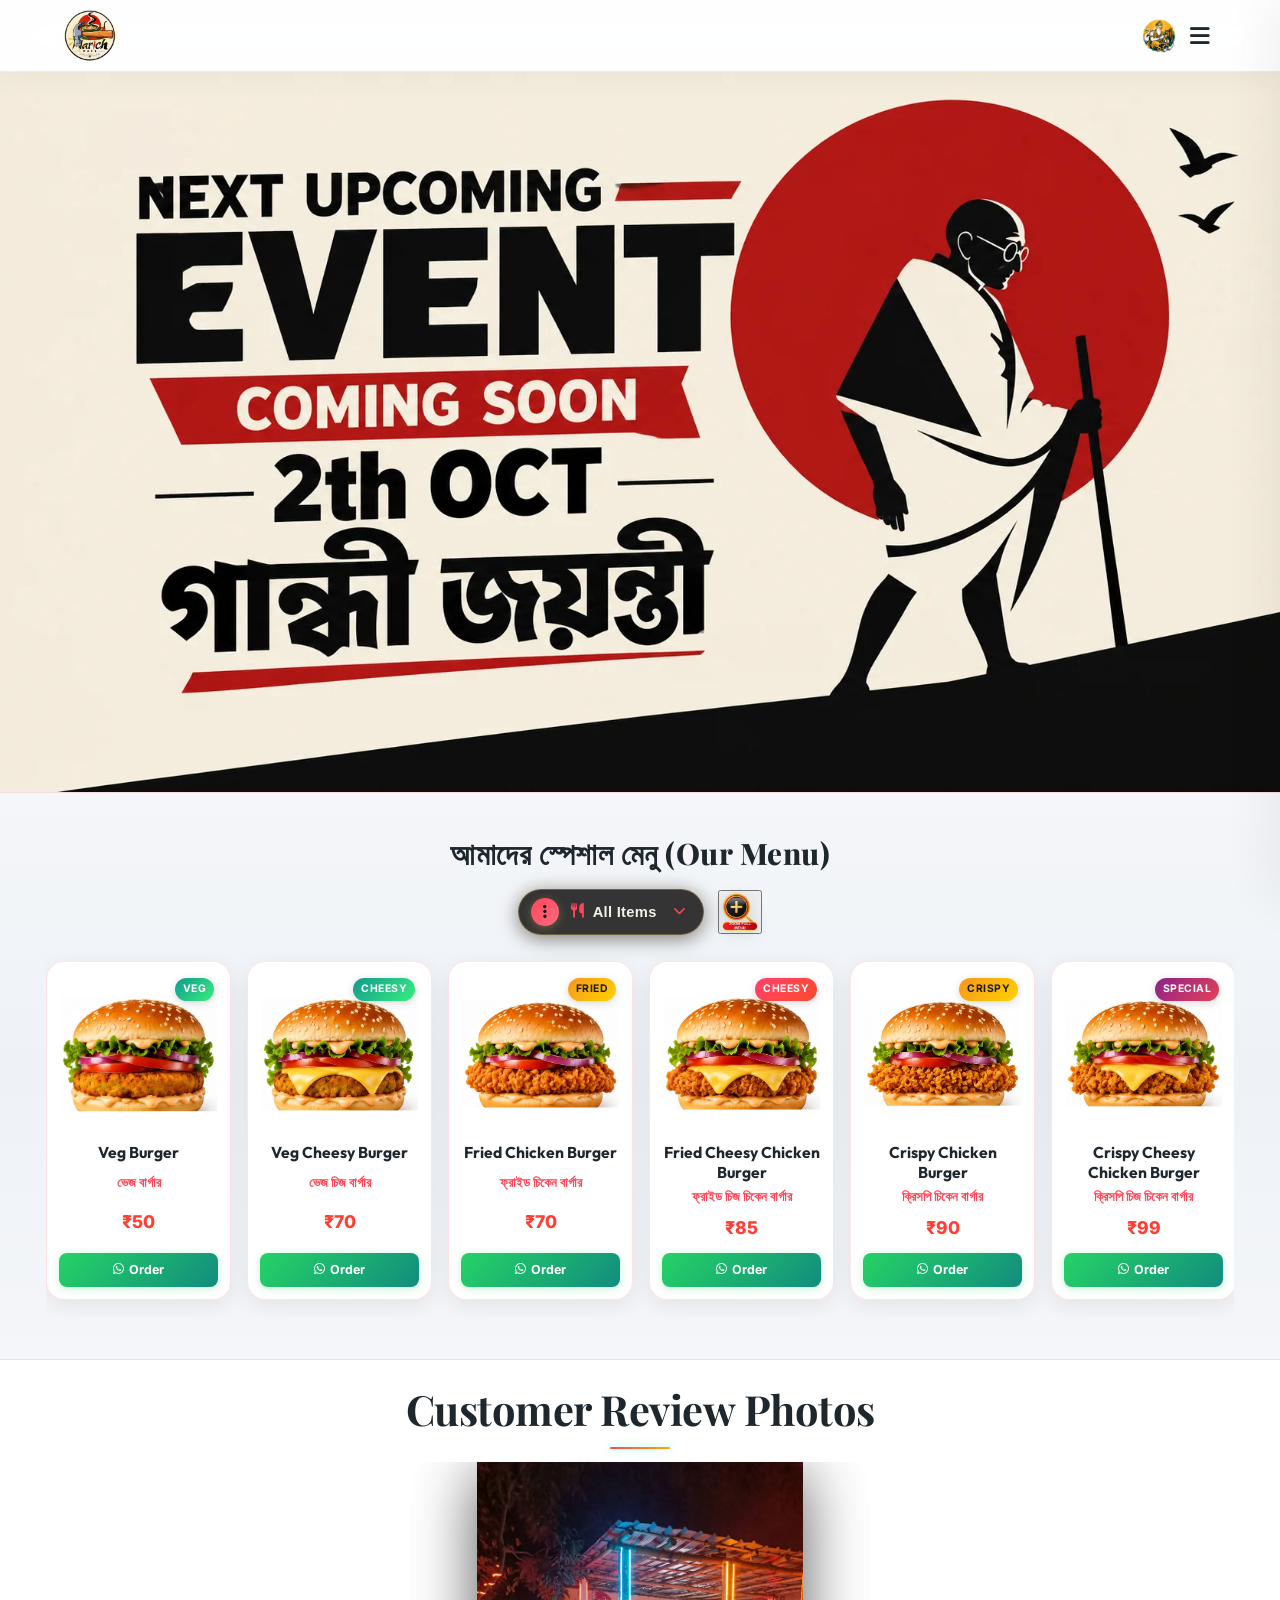
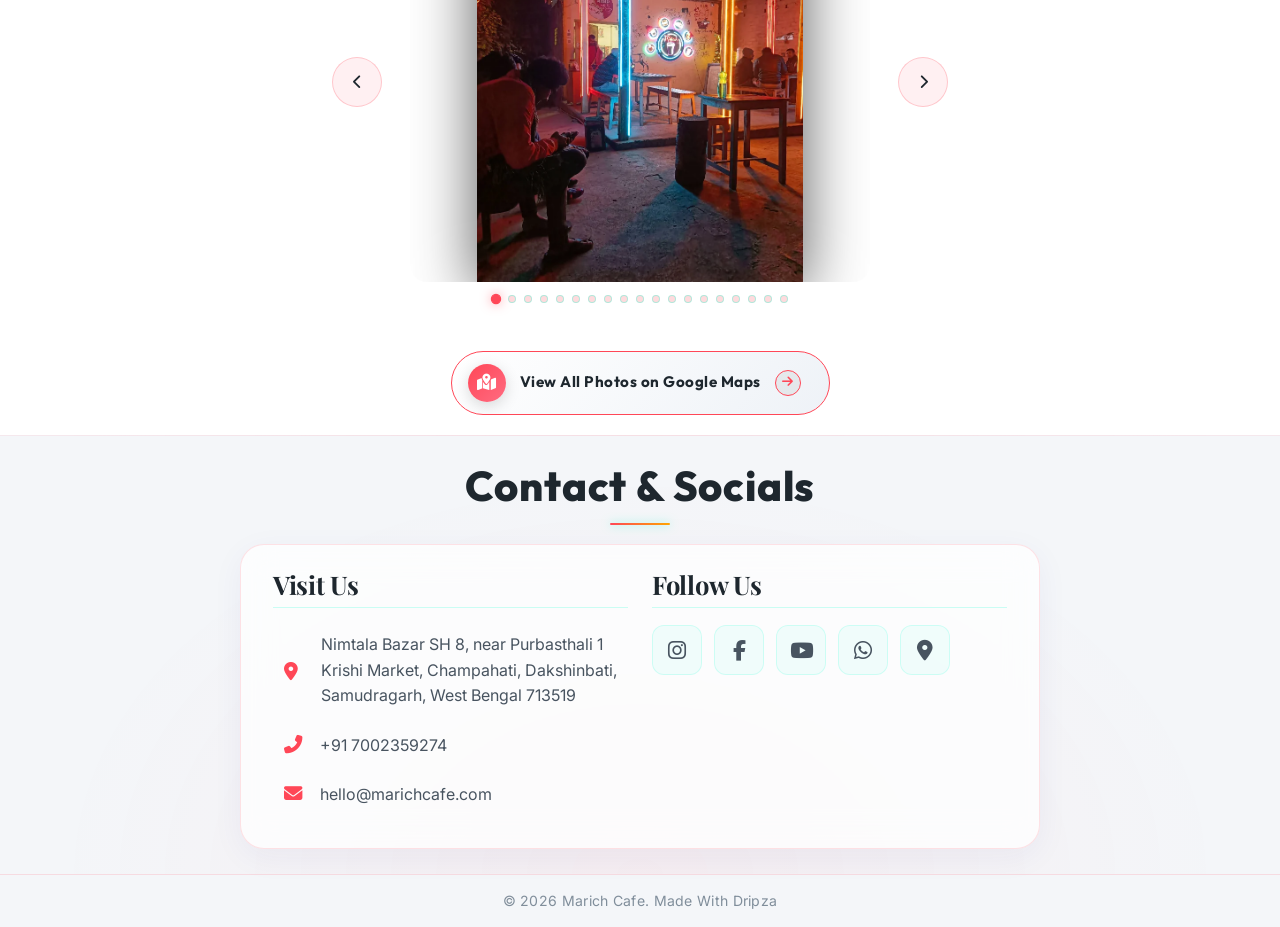
==== commit c5ef8438: "Update website" ====
--- a/index.html
+++ b/index.html
@@ -107,38 +107,65 @@
                         </span>
                         <i class="fas fa-check active-indicator-icon"></i>
                     </button>
-                    <button type="button" class="menu-tab-btn" data-category="thali">
+                    <button type="button" class="menu-tab-btn" data-category="burger">
                         <span class="tab-btn-content">
-                            <i class="fas fa-bowl-rice tab-icon"></i>
-                            <span class="tab-title">Bengali Thali</span>
+                            <i class="fas fa-burger tab-icon"></i>
+                            <span class="tab-title">Burger Station</span>
+                        </span>
+                        <i class="fas fa-check active-indicator-icon"></i>
+                    </button>
+                    <button type="button" class="menu-tab-btn" data-category="sandwich">
+                        <span class="tab-btn-content">
+                            <i class="fas fa-bread-slice tab-icon"></i>
+                            <span class="tab-title">Sandwiches</span>
                         </span>
                         <i class="fas fa-check active-indicator-icon"></i>
                     </button>
                     <button type="button" class="menu-tab-btn" data-category="snacks">
                         <span class="tab-btn-content">
-                            <i class="fas fa-burger tab-icon"></i>
-                            <span class="tab-title">Breakfast & Snacks</span>
+                            <i class="fas fa-bowl-food tab-icon"></i>
+                            <span class="tab-title">Snacks & Fries</span>
                         </span>
                         <i class="fas fa-check active-indicator-icon"></i>
                     </button>
-                    <button type="button" class="menu-tab-btn" data-category="beverages">
+                    <button type="button" class="menu-tab-btn" data-category="maggi-pasta">
+                        <span class="tab-btn-content">
+                            <i class="fas fa-plate-wheat tab-icon"></i>
+                            <span class="tab-title">Maggi & Pasta</span>
+                        </span>
+                        <i class="fas fa-check active-indicator-icon"></i>
+                    </button>
+                    <button type="button" class="menu-tab-btn" data-category="special">
+                        <span class="tab-btn-content">
+                            <i class="fas fa-crown tab-icon"></i>
+                            <span class="tab-title">Marich Special & Rolls</span>
+                        </span>
+                        <i class="fas fa-check active-indicator-icon"></i>
+                    </button>
+                    <button type="button" class="menu-tab-btn" data-category="hot-corner">
                         <span class="tab-btn-content">
                             <i class="fas fa-mug-hot tab-icon"></i>
                             <span class="tab-title">Tea & Coffee</span>
                         </span>
                         <i class="fas fa-check active-indicator-icon"></i>
                     </button>
-                    <button type="button" class="menu-tab-btn" data-category="extras">
+                    <button type="button" class="menu-tab-btn" data-category="cold-corner">
                         <span class="tab-btn-content">
-                            <i class="fas fa-plate-wheat tab-icon"></i>
-                            <span class="tab-title">Sides & Extras</span>
+                            <i class="fas fa-glass-martini-alt tab-icon"></i>
+                            <span class="tab-title">Shakes & Mocktails</span>
                         </span>
                         <i class="fas fa-check active-indicator-icon"></i>
                     </button>
+                    <button type="button" class="menu-tab-btn" data-category="combos-more">
+                        <span class="tab-btn-content">
+                            <i class="fas fa-star tab-icon"></i>
+                            <span class="tab-title">Combos & Desserts</span>
+                        </span>
+                        <i class="fas fa-check active-indicator-icon"></i>
+                    </button>
                 </div>
             </div>
         </div>
-
             <!-- Zoom Full Menu Button on Right Side of Filter -->
             <button type="button" class="menu-zoom-img-btn" id="open-full-menu-modal-btn" title="Open Complete Menu Card (সম্পূর্ণ মেনু)">
                     <img src="assets/zoom_full_menu_icon.webp" alt="Zoom Full Menu" class="zoom-full-menu-img">
@@ -149,354 +176,1570 @@
         <!-- Menu Cards Horizontal Side-Scroll Wrapper -->
         <div class="main-menu-scroll-wrapper">
             <div class="main-menu-scroll-track" id="main-restaurant-menu-scroll">
-                
-                <!-- 1. Chicken Thali -->
-                <div class="food-menu-card" data-category="thali">
-                    <div class="food-card-badge bestseller">Bestseller</div>
-                    <div class="food-card-img-box">
-                        <img src="assets/menu_chicken_thali.webp" alt="Chicken Thali" loading="lazy">
-                    </div>
-                    <div class="food-card-body">
-                        <h3 class="food-title">Chicken Thali</h3>
-                        <span class="bengali-title">চিকেন থালি</span>
-                        <span class="food-price">₹199</span>
-                        <a href="https://wa.me/917002359274?text=Hi%20Marich%20Cafe,%20I%20want%20to%20order%20Chicken%20Thali%20(₹199)" target="_blank" class="food-order-btn">
-                            <i class="fab fa-whatsapp"></i> Order
-                        </a>
-                    </div>
-                </div>
-
-                <!-- 2. Fish Thali -->
-                <div class="food-menu-card" data-category="thali">
-                    <div class="food-card-badge popular">Popular</div>
-                    <div class="food-card-img-box">
-                        <img src="assets/menu_fish_thali.webp" alt="Fish Thali" loading="lazy">
-                    </div>
-                    <div class="food-card-body">
-                        <h3 class="food-title">Fish Thali</h3>
-                        <span class="bengali-title">মাছ থালি</span>
-                        <span class="food-price">₹180</span>
-                        <a href="https://wa.me/917002359274?text=Hi%20Marich%20Cafe,%20I%20want%20to%20order%20Fish%20Thali%20(₹180)" target="_blank" class="food-order-btn">
-                            <i class="fab fa-whatsapp"></i> Order
-                        </a>
-                    </div>
-                </div>
-
-                <!-- 3. Egg Thali -->
-                <div class="food-menu-card" data-category="thali">
-                    <div class="food-card-badge special">Favorite</div>
-                    <div class="food-card-img-box">
-                        <img src="assets/menu_egg_thali.webp" alt="Egg Thali" loading="lazy">
-                    </div>
-                    <div class="food-card-body">
-                        <h3 class="food-title">Egg Thali</h3>
-                        <span class="bengali-title">ডিম থালি</span>
-                        <span class="food-price">₹160</span>
-                        <a href="https://wa.me/917002359274?text=Hi%20Marich%20Cafe,%20I%20want%20to%20order%20Egg%20Thali%20(₹160)" target="_blank" class="food-order-btn">
-                            <i class="fab fa-whatsapp"></i> Order
-                        </a>
-                    </div>
-                </div>
-
-                <!-- 4. Veg Thali -->
-                <div class="food-menu-card" data-category="thali">
-                    <div class="food-card-badge pure-veg">Pure Veg</div>
-                    <div class="food-card-img-box">
-                        <img src="assets/menu_veg_thali.webp" alt="Veg Thali" loading="lazy">
-                    </div>
-                    <div class="food-card-body">
-                        <h3 class="food-title">Veg Thali</h3>
-                        <span class="bengali-title">ভেজ থালি</span>
-                        <span class="food-price">₹140</span>
-                        <a href="https://wa.me/917002359274?text=Hi%20Marich%20Cafe,%20I%20want%20to%20order%20Veg%20Thali%20(₹140)" target="_blank" class="food-order-btn">
-                            <i class="fab fa-whatsapp"></i> Order
-                        </a>
-                    </div>
-                </div>
-
-                <!-- 5. Butter Dal Fry -->
-                <div class="food-menu-card" data-category="extras">
+
+                <!-- 1. Veg Burger -->
+                <div class="food-menu-card" data-category="burger" data-keywords="veg burger aloo potato burger crunchy toasted bun snacks">
+                    <div class="food-card-badge pure-veg">Veg</div>
+                    <div class="food-card-img-box">
+                        <img src="assets/menu/veg_burger.webp" alt="Veg Burger" loading="lazy">
+                    </div>
+                    <div class="food-card-body">
+                        <h3 class="food-title">Veg Burger</h3>
+                        <span class="bengali-title">ভেজ বার্গার</span>
+                        <span class="food-price">₹50</span>
+                        <a href="https://wa.me/917002359274?text=Hi%20Marich%20Cafe%2C%20I%20want%20to%20order%20Veg%20Burger%20(%E2%82%B950)" target="_blank" class="food-order-btn">
+                            <i class="fab fa-whatsapp"></i> Order
+                        </a>
+                    </div>
+                </div>
+
+                <!-- 2. Veg Cheesy Burger -->
+                <div class="food-menu-card" data-category="burger" data-keywords="veg cheesy burger cheese potato patty sauce melted cheese">
+                    <div class="food-card-badge pure-veg">Cheesy</div>
+                    <div class="food-card-img-box">
+                        <img src="assets/menu/veg_cheesy_burger.webp" alt="Veg Cheesy Burger" loading="lazy">
+                    </div>
+                    <div class="food-card-body">
+                        <h3 class="food-title">Veg Cheesy Burger</h3>
+                        <span class="bengali-title">ভেজ চিজ বার্গার</span>
+                        <span class="food-price">₹70</span>
+                        <a href="https://wa.me/917002359274?text=Hi%20Marich%20Cafe%2C%20I%20want%20to%20order%20Veg%20Cheesy%20Burger%20(%E2%82%B970)" target="_blank" class="food-order-btn">
+                            <i class="fab fa-whatsapp"></i> Order
+                        </a>
+                    </div>
+                </div>
+
+                <!-- 3. Fried Chicken Burger -->
+                <div class="food-menu-card" data-category="burger" data-keywords="fried chicken burger crispy chicken patty deep fried">
+                    <div class="food-card-badge popular">Fried</div>
+                    <div class="food-card-img-box">
+                        <img src="assets/menu/fried_chicken_burger.webp" alt="Fried Chicken Burger" loading="lazy">
+                    </div>
+                    <div class="food-card-body">
+                        <h3 class="food-title">Fried Chicken Burger</h3>
+                        <span class="bengali-title">ফ্রাইড চিকেন বার্গার</span>
+                        <span class="food-price">₹70</span>
+                        <a href="https://wa.me/917002359274?text=Hi%20Marich%20Cafe%2C%20I%20want%20to%20order%20Fried%20Chicken%20Burger%20(%E2%82%B970)" target="_blank" class="food-order-btn">
+                            <i class="fab fa-whatsapp"></i> Order
+                        </a>
+                    </div>
+                </div>
+
+                <!-- 4. Fried Cheesy Chicken Burger -->
+                <div class="food-menu-card" data-category="burger" data-keywords="fried cheesy chicken burger chicken cheese patty melted cheese">
+                    <div class="food-card-badge bestseller">Cheesy</div>
+                    <div class="food-card-img-box">
+                        <img src="assets/menu/fried_cheesy_chicken_burger.webp" alt="Fried Cheesy Chicken Burger" loading="lazy">
+                    </div>
+                    <div class="food-card-body">
+                        <h3 class="food-title">Fried Cheesy Chicken Burger</h3>
+                        <span class="bengali-title">ফ্রাইড চিজ চিকেন বার্গার</span>
+                        <span class="food-price">₹85</span>
+                        <a href="https://wa.me/917002359274?text=Hi%20Marich%20Cafe%2C%20I%20want%20to%20order%20Fried%20Cheesy%20Chicken%20Burger%20(%E2%82%B985)" target="_blank" class="food-order-btn">
+                            <i class="fab fa-whatsapp"></i> Order
+                        </a>
+                    </div>
+                </div>
+
+                <!-- 5. Crispy Chicken Burger -->
+                <div class="food-menu-card" data-category="burger" data-keywords="crispy chicken burger chef special crunchy fillet mayo bun">
+                    <div class="food-card-badge popular">Crispy</div>
+                    <div class="food-card-img-box">
+                        <img src="assets/menu/crispy_chicken_burger.webp" alt="Crispy Chicken Burger" loading="lazy">
+                    </div>
+                    <div class="food-card-body">
+                        <h3 class="food-title">Crispy Chicken Burger</h3>
+                        <span class="bengali-title">ক্রিসপি চিকেন বার্গার</span>
+                        <span class="food-price">₹90</span>
+                        <a href="https://wa.me/917002359274?text=Hi%20Marich%20Cafe%2C%20I%20want%20to%20order%20Crispy%20Chicken%20Burger%20(%E2%82%B990)" target="_blank" class="food-order-btn">
+                            <i class="fab fa-whatsapp"></i> Order
+                        </a>
+                    </div>
+                </div>
+
+                <!-- 6. Crispy Cheesy Chicken Burger -->
+                <div class="food-menu-card" data-category="burger" data-keywords="crispy cheesy chicken burger loaded cheese melted fillet">
+                    <div class="food-card-badge special">Special</div>
+                    <div class="food-card-img-box">
+                        <img src="assets/menu/crispy_cheesy_chicken_burger.webp" alt="Crispy Cheesy Chicken Burger" loading="lazy">
+                    </div>
+                    <div class="food-card-body">
+                        <h3 class="food-title">Crispy Cheesy Chicken Burger</h3>
+                        <span class="bengali-title">ক্রিসপি চিজ চিকেন বার্গার</span>
+                        <span class="food-price">₹99</span>
+                        <a href="https://wa.me/917002359274?text=Hi%20Marich%20Cafe%2C%20I%20want%20to%20order%20Crispy%20Cheesy%20Chicken%20Burger%20(%E2%82%B999)" target="_blank" class="food-order-btn">
+                            <i class="fab fa-whatsapp"></i> Order
+                        </a>
+                    </div>
+                </div>
+
+                <!-- 7. Malai Sandwich -->
+                <div class="food-menu-card" data-category="sandwich" data-keywords="malai sandwich veg sweet cream malai toasted breakfast">
+                    <div class="food-card-badge pure-veg">Veg</div>
+                    <div class="food-card-img-box">
+                        <img src="assets/menu/malai_sandwich.webp" alt="Malai Sandwich" loading="lazy">
+                    </div>
+                    <div class="food-card-body">
+                        <h3 class="food-title">Malai Sandwich</h3>
+                        <span class="bengali-title">মালাই স্যান্ডউইচ</span>
+                        <span class="food-price">₹30</span>
+                        <a href="https://wa.me/917002359274?text=Hi%20Marich%20Cafe%2C%20I%20want%20to%20order%20Malai%20Sandwich%20(%E2%82%B930)" target="_blank" class="food-order-btn">
+                            <i class="fab fa-whatsapp"></i> Order
+                        </a>
+                    </div>
+                </div>
+
+                <!-- 8. Malai Cheese Sandwich -->
+                <div class="food-menu-card" data-category="sandwich" data-keywords="malai cheese sandwich sweet cheese veg creamy">
+                    <div class="food-card-badge pure-veg">Veg</div>
+                    <div class="food-card-img-box">
+                        <img src="assets/menu/malai_cheese_sandwich.webp" alt="Malai Cheese Sandwich" loading="lazy">
+                    </div>
+                    <div class="food-card-body">
+                        <h3 class="food-title">Malai Cheese Sandwich</h3>
+                        <span class="bengali-title">মালাই চিজ স্যান্ডউইচ</span>
+                        <span class="food-price">₹40</span>
+                        <a href="https://wa.me/917002359274?text=Hi%20Marich%20Cafe%2C%20I%20want%20to%20order%20Malai%20Cheese%20Sandwich%20(%E2%82%B940)" target="_blank" class="food-order-btn">
+                            <i class="fab fa-whatsapp"></i> Order
+                        </a>
+                    </div>
+                </div>
+
+                <!-- 9. Veg Sandwich -->
+                <div class="food-menu-card" data-category="sandwich" data-keywords="veg sandwich fresh vegetable tomato cucumber toasted">
+                    <div class="food-card-badge pure-veg">Veg</div>
+                    <div class="food-card-img-box">
+                        <img src="assets/menu/veg_sandwich.webp" alt="Veg Sandwich" loading="lazy">
+                    </div>
+                    <div class="food-card-body">
+                        <h3 class="food-title">Veg Sandwich</h3>
+                        <span class="bengali-title">ভেজ স্যান্ডউইচ</span>
+                        <span class="food-price">₹35</span>
+                        <a href="https://wa.me/917002359274?text=Hi%20Marich%20Cafe%2C%20I%20want%20to%20order%20Veg%20Sandwich%20(%E2%82%B935)" target="_blank" class="food-order-btn">
+                            <i class="fab fa-whatsapp"></i> Order
+                        </a>
+                    </div>
+                </div>
+
+                <!-- 10. Veg Corn Sandwich -->
+                <div class="food-menu-card" data-category="sandwich" data-keywords="veg corn sandwich sweet corn vegetable toasted">
+                    <div class="food-card-badge pure-veg">Veg</div>
+                    <div class="food-card-img-box">
+                        <img src="assets/menu/veg_corn_sandwich.webp" alt="Veg Corn Sandwich" loading="lazy">
+                    </div>
+                    <div class="food-card-body">
+                        <h3 class="food-title">Veg Corn Sandwich</h3>
+                        <span class="bengali-title">ভেজ কর্ন স্যান্ডউইচ</span>
+                        <span class="food-price">₹45</span>
+                        <a href="https://wa.me/917002359274?text=Hi%20Marich%20Cafe%2C%20I%20want%20to%20order%20Veg%20Corn%20Sandwich%20(%E2%82%B945)" target="_blank" class="food-order-btn">
+                            <i class="fab fa-whatsapp"></i> Order
+                        </a>
+                    </div>
+                </div>
+
+                <!-- 11. Paneer Sandwich -->
+                <div class="food-menu-card" data-category="sandwich" data-keywords="paneer sandwich cottage cheese veg fresh toasted">
+                    <div class="food-card-badge pure-veg">Veg</div>
+                    <div class="food-card-img-box">
+                        <img src="assets/menu/paneer_sandwich.webp" alt="Paneer Sandwich" loading="lazy">
+                    </div>
+                    <div class="food-card-body">
+                        <h3 class="food-title">Paneer Sandwich</h3>
+                        <span class="bengali-title">পনির স্যান্ডউইচ</span>
+                        <span class="food-price">₹35</span>
+                        <a href="https://wa.me/917002359274?text=Hi%20Marich%20Cafe%2C%20I%20want%20to%20order%20Paneer%20Sandwich%20(%E2%82%B935)" target="_blank" class="food-order-btn">
+                            <i class="fab fa-whatsapp"></i> Order
+                        </a>
+                    </div>
+                </div>
+
+                <!-- 12. Egg Sandwich -->
+                <div class="food-menu-card" data-category="sandwich" data-keywords="egg sandwich boiled egg scrambled breakfast nonveg">
+                    <div class="food-card-badge popular">Egg</div>
+                    <div class="food-card-img-box">
+                        <img src="assets/menu/egg_sandwich.webp" alt="Egg Sandwich" loading="lazy">
+                    </div>
+                    <div class="food-card-body">
+                        <h3 class="food-title">Egg Sandwich</h3>
+                        <span class="bengali-title">এগ স্যান্ডউইচ</span>
+                        <span class="food-price">₹40</span>
+                        <a href="https://wa.me/917002359274?text=Hi%20Marich%20Cafe%2C%20I%20want%20to%20order%20Egg%20Sandwich%20(%E2%82%B940)" target="_blank" class="food-order-btn">
+                            <i class="fab fa-whatsapp"></i> Order
+                        </a>
+                    </div>
+                </div>
+
+                <!-- 13. Egg Corn Sandwich -->
+                <div class="food-menu-card" data-category="sandwich" data-keywords="egg corn sandwich egg sweet corn breakfast toast">
+                    <div class="food-card-badge popular">Egg</div>
+                    <div class="food-card-img-box">
+                        <img src="assets/menu/egg_corn_sandwich.webp" alt="Egg Corn Sandwich" loading="lazy">
+                    </div>
+                    <div class="food-card-body">
+                        <h3 class="food-title">Egg Corn Sandwich</h3>
+                        <span class="bengali-title">এগ কর্ন স্যান্ডউইচ</span>
+                        <span class="food-price">₹50</span>
+                        <a href="https://wa.me/917002359274?text=Hi%20Marich%20Cafe%2C%20I%20want%20to%20order%20Egg%20Corn%20Sandwich%20(%E2%82%B950)" target="_blank" class="food-order-btn">
+                            <i class="fab fa-whatsapp"></i> Order
+                        </a>
+                    </div>
+                </div>
+
+                <!-- 14. Chicken Sandwich -->
+                <div class="food-menu-card" data-category="sandwich" data-keywords="chicken sandwich toasted shredded chicken filling spicy">
+                    <div class="food-card-badge bestseller">Chicken</div>
+                    <div class="food-card-img-box">
+                        <img src="assets/menu/chicken_sandwich.webp" alt="Chicken Sandwich" loading="lazy">
+                    </div>
+                    <div class="food-card-body">
+                        <h3 class="food-title">Chicken Sandwich</h3>
+                        <span class="bengali-title">চিকেন স্যান্ডউইচ</span>
+                        <span class="food-price">₹50</span>
+                        <a href="https://wa.me/917002359274?text=Hi%20Marich%20Cafe%2C%20I%20want%20to%20order%20Chicken%20Sandwich%20(%E2%82%B950)" target="_blank" class="food-order-btn">
+                            <i class="fab fa-whatsapp"></i> Order
+                        </a>
+                    </div>
+                </div>
+
+                <!-- 15. Chicken Corn Sandwich -->
+                <div class="food-menu-card" data-category="sandwich" data-keywords="chicken corn sandwich chicken corn filling crunchy toast">
+                    <div class="food-card-badge bestseller">Chicken</div>
+                    <div class="food-card-img-box">
+                        <img src="assets/menu/chicken_corn_sandwich.webp" alt="Chicken Corn Sandwich" loading="lazy">
+                    </div>
+                    <div class="food-card-body">
+                        <h3 class="food-title">Chicken Corn Sandwich</h3>
+                        <span class="bengali-title">চিকেন কর্ন স্যান্ডউইচ</span>
+                        <span class="food-price">₹60</span>
+                        <a href="https://wa.me/917002359274?text=Hi%20Marich%20Cafe%2C%20I%20want%20to%20order%20Chicken%20Corn%20Sandwich%20(%E2%82%B960)" target="_blank" class="food-order-btn">
+                            <i class="fab fa-whatsapp"></i> Order
+                        </a>
+                    </div>
+                </div>
+
+                <!-- 16. Egg Chicken Sandwich -->
+                <div class="food-menu-card" data-category="sandwich" data-keywords="egg chicken sandwich egg and chicken toast sandwich">
+                    <div class="food-card-badge popular">Egg+Chicken</div>
+                    <div class="food-card-img-box">
+                        <img src="assets/menu/egg_chicken_sandwich.webp" alt="Egg Chicken Sandwich" loading="lazy">
+                    </div>
+                    <div class="food-card-body">
+                        <h3 class="food-title">Egg Chicken Sandwich</h3>
+                        <span class="bengali-title">এগ চিকেন স্যান্ডউইচ</span>
+                        <span class="food-price">₹65</span>
+                        <a href="https://wa.me/917002359274?text=Hi%20Marich%20Cafe%2C%20I%20want%20to%20order%20Egg%20Chicken%20Sandwich%20(%E2%82%B965)" target="_blank" class="food-order-btn">
+                            <i class="fab fa-whatsapp"></i> Order
+                        </a>
+                    </div>
+                </div>
+
+                <!-- 17. Egg Chicken Corn Sandwich -->
+                <div class="food-menu-card" data-category="sandwich" data-keywords="egg chicken corn sandwich loaded corn egg chicken">
+                    <div class="food-card-badge special">Special</div>
+                    <div class="food-card-img-box">
+                        <img src="assets/menu/egg_chicken_corn_sandwich.webp" alt="Egg Chicken Corn Sandwich" loading="lazy">
+                    </div>
+                    <div class="food-card-body">
+                        <h3 class="food-title">Egg Chicken Corn Sandwich</h3>
+                        <span class="bengali-title">এগ চিকেন কর্ন স্যান্ডউইচ</span>
+                        <span class="food-price">₹70</span>
+                        <a href="https://wa.me/917002359274?text=Hi%20Marich%20Cafe%2C%20I%20want%20to%20order%20Egg%20Chicken%20Corn%20Sandwich%20(%E2%82%B970)" target="_blank" class="food-order-btn">
+                            <i class="fab fa-whatsapp"></i> Order
+                        </a>
+                    </div>
+                </div>
+
+                <!-- 18. Egg Jumbo Sandwich -->
+                <div class="food-menu-card" data-category="sandwich" data-keywords="egg jumbo sandwich big size egg sandwich heavy toast">
+                    <div class="food-card-badge special">Jumbo</div>
+                    <div class="food-card-img-box">
+                        <img src="assets/menu/egg_jumbo_sandwich.webp" alt="Egg Jumbo Sandwich" loading="lazy">
+                    </div>
+                    <div class="food-card-body">
+                        <h3 class="food-title">Egg Jumbo Sandwich</h3>
+                        <span class="bengali-title">এগ জাম্বো স্যান্ডউইচ</span>
+                        <span class="food-price">₹89</span>
+                        <a href="https://wa.me/917002359274?text=Hi%20Marich%20Cafe%2C%20I%20want%20to%20order%20Egg%20Jumbo%20Sandwich%20(%E2%82%B989)" target="_blank" class="food-order-btn">
+                            <i class="fab fa-whatsapp"></i> Order
+                        </a>
+                    </div>
+                </div>
+
+                <!-- 19. Tripple Deck Sandwich -->
+                <div class="food-menu-card" data-category="sandwich" data-keywords="tripple deck sandwich 3 layer triple layered club sandwich">
+                    <div class="food-card-badge bestseller">Triple Deck</div>
+                    <div class="food-card-img-box">
+                        <img src="assets/menu/tripple_deck_sandwich.webp" alt="Tripple Deck Sandwich" loading="lazy">
+                    </div>
+                    <div class="food-card-body">
+                        <h3 class="food-title">Tripple Deck Sandwich</h3>
+                        <span class="bengali-title">ট্রিপল ডেক স্যান্ডউইচ</span>
+                        <span class="food-price">₹99</span>
+                        <a href="https://wa.me/917002359274?text=Hi%20Marich%20Cafe%2C%20I%20want%20to%20order%20Tripple%20Deck%20Sandwich%20(%E2%82%B999)" target="_blank" class="food-order-btn">
+                            <i class="fab fa-whatsapp"></i> Order
+                        </a>
+                    </div>
+                </div>
+
+                <!-- 20. Crispy Onion Rings -->
+                <div class="food-menu-card" data-category="snacks" data-keywords="crispy onion rings fried battered onion rings snacks">
+                    <div class="food-card-badge popular">Plate</div>
+                    <div class="food-card-img-box">
+                        <img src="assets/menu/crispy_onion_rings.webp" alt="Crispy Onion Rings" loading="lazy">
+                    </div>
+                    <div class="food-card-body">
+                        <h3 class="food-title">Crispy Onion Rings</h3>
+                        <span class="bengali-title">ক্রিসপি অনিয়ন রিংস</span>
+                        <span class="food-price">₹40</span>
+                        <a href="https://wa.me/917002359274?text=Hi%20Marich%20Cafe%2C%20I%20want%20to%20order%20Crispy%20Onion%20Rings%20(%E2%82%B940)" target="_blank" class="food-order-btn">
+                            <i class="fab fa-whatsapp"></i> Order
+                        </a>
+                    </div>
+                </div>
+
+                <!-- 21. Chicken Satay (Oil Fry) -->
+                <div class="food-menu-card" data-category="snacks" data-keywords="chicken satay oil fry fried chicken skewer stick pc">
+                    <div class="food-card-badge popular">Per Pc</div>
+                    <div class="food-card-img-box">
+                        <img src="assets/menu/chicken_satay_oil.webp" alt="Chicken Satay (Oil Fry)" loading="lazy">
+                    </div>
+                    <div class="food-card-body">
+                        <h3 class="food-title">Chicken Satay (Oil Fry)</h3>
+                        <span class="bengali-title">চিকেন সাতে (অয়েল ফ্রাই)</span>
+                        <span class="food-price">₹10</span>
+                        <a href="https://wa.me/917002359274?text=Hi%20Marich%20Cafe%2C%20I%20want%20to%20order%20Chicken%20Satay%20(Oil%20Fry)%20(%E2%82%B910)" target="_blank" class="food-order-btn">
+                            <i class="fab fa-whatsapp"></i> Order
+                        </a>
+                    </div>
+                </div>
+
+                <!-- 22. Chicken Satay (Sauce Fry) -->
+                <div class="food-menu-card" data-category="snacks" data-keywords="chicken satay sauce fry saucy chicken stick skewer pc">
+                    <div class="food-card-badge bestseller">Per Pc</div>
+                    <div class="food-card-img-box">
+                        <img src="assets/menu/chicken_satay_sauce.webp" alt="Chicken Satay (Sauce Fry)" loading="lazy">
+                    </div>
+                    <div class="food-card-body">
+                        <h3 class="food-title">Chicken Satay (Sauce Fry)</h3>
+                        <span class="bengali-title">চিকেন সাতে (সস ফ্রাই)</span>
+                        <span class="food-price">₹15</span>
+                        <a href="https://wa.me/917002359274?text=Hi%20Marich%20Cafe%2C%20I%20want%20to%20order%20Chicken%20Satay%20(Sauce%20Fry)%20(%E2%82%B915)" target="_blank" class="food-order-btn">
+                            <i class="fab fa-whatsapp"></i> Order
+                        </a>
+                    </div>
+                </div>
+
+                <!-- 23. Chicken Cheese-ball (4P) -->
+                <div class="food-menu-card" data-category="snacks" data-keywords="chicken cheese-ball cheese ball fried melted cheese 4 pcs">
+                    <div class="food-card-badge bestseller">4 Pcs</div>
+                    <div class="food-card-img-box">
+                        <img src="assets/menu/chicken_cheese_ball.webp" alt="Chicken Cheese-ball (4P)" loading="lazy">
+                    </div>
+                    <div class="food-card-body">
+                        <h3 class="food-title">Chicken Cheese-ball (4P)</h3>
+                        <span class="bengali-title">চিকেন চিজ বল (৪ পিস)</span>
+                        <span class="food-price">₹60</span>
+                        <a href="https://wa.me/917002359274?text=Hi%20Marich%20Cafe%2C%20I%20want%20to%20order%20Chicken%20Cheese-ball%20(4P)%20(%E2%82%B960)" target="_blank" class="food-order-btn">
+                            <i class="fab fa-whatsapp"></i> Order
+                        </a>
+                    </div>
+                </div>
+
+                <!-- 24. Chicken Nuggets (5P) -->
+                <div class="food-menu-card" data-category="snacks" data-keywords="chicken nuggets 5 piece bite sized crispy fried snacks">
+                    <div class="food-card-badge popular">5 Pcs</div>
+                    <div class="food-card-img-box">
+                        <img src="assets/menu/chicken_nuggets.webp" alt="Chicken Nuggets (5P)" loading="lazy">
+                    </div>
+                    <div class="food-card-body">
+                        <h3 class="food-title">Chicken Nuggets (5P)</h3>
+                        <span class="bengali-title">চিকেন নাগেটস (৫ পিস)</span>
+                        <span class="food-price">₹60</span>
+                        <a href="https://wa.me/917002359274?text=Hi%20Marich%20Cafe%2C%20I%20want%20to%20order%20Chicken%20Nuggets%20(5P)%20(%E2%82%B960)" target="_blank" class="food-order-btn">
+                            <i class="fab fa-whatsapp"></i> Order
+                        </a>
+                    </div>
+                </div>
+
+                <!-- 25. Chicken Popcorn (12P) -->
+                <div class="food-menu-card" data-category="snacks" data-keywords="chicken popcorn 12 piece mini fried chicken bites">
+                    <div class="food-card-badge popular">12 Pcs</div>
+                    <div class="food-card-img-box">
+                        <img src="assets/menu/chicken_popcorn.webp" alt="Chicken Popcorn (12P)" loading="lazy">
+                    </div>
+                    <div class="food-card-body">
+                        <h3 class="food-title">Chicken Popcorn (12P)</h3>
+                        <span class="bengali-title">চিকেন পপকর্ন (১২ পিস)</span>
+                        <span class="food-price">₹60</span>
+                        <a href="https://wa.me/917002359274?text=Hi%20Marich%20Cafe%2C%20I%20want%20to%20order%20Chicken%20Popcorn%20(12P)%20(%E2%82%B960)" target="_blank" class="food-order-btn">
+                            <i class="fab fa-whatsapp"></i> Order
+                        </a>
+                    </div>
+                </div>
+
+                <!-- 26. Crispy Chicken -->
+                <div class="food-menu-card" data-category="snacks" data-keywords="crispy chicken fried crispy coating chicken fry plate">
+                    <div class="food-card-badge popular">Plate</div>
+                    <div class="food-card-img-box">
+                        <img src="assets/menu/crispy_chicken.webp" alt="Crispy Chicken" loading="lazy">
+                    </div>
+                    <div class="food-card-body">
+                        <h3 class="food-title">Crispy Chicken</h3>
+                        <span class="bengali-title">ক্রিসপি চিকেন</span>
+                        <span class="food-price">₹65</span>
+                        <a href="https://wa.me/917002359274?text=Hi%20Marich%20Cafe%2C%20I%20want%20to%20order%20Crispy%20Chicken%20(%E2%82%B965)" target="_blank" class="food-order-btn">
+                            <i class="fab fa-whatsapp"></i> Order
+                        </a>
+                    </div>
+                </div>
+
+                <!-- 27. Honey Garlic Crispy Chicken -->
+                <div class="food-menu-card" data-category="snacks" data-keywords="honey garlic crispy chicken honey garlic sauce plate">
                     <div class="food-card-badge chef">Chef Special</div>
                     <div class="food-card-img-box">
-                        <img src="assets/menu_butter_dal_fry.webp" alt="Butter Dal Fry" loading="lazy">
-                    </div>
-                    <div class="food-card-body">
-                        <h3 class="food-title">Butter Dal Fry</h3>
-                        <span class="bengali-title">বাটার ডাল ফ্রাই</span>
-                        <span class="food-price">₹150</span>
-                        <a href="https://wa.me/917002359274?text=Hi%20Marich%20Cafe,%20I%20want%20to%20order%20Butter%20Dal%20Fry%20(₹150)" target="_blank" class="food-order-btn">
-                            <i class="fab fa-whatsapp"></i> Order
-                        </a>
-                    </div>
-                </div>
-
-                <!-- 6. Chicken Nuggets -->
-                <div class="food-menu-card" data-category="snacks">
-                    <div class="food-card-badge popular">6 Pcs</div>
-                    <div class="food-card-img-box">
-                        <img src="assets/menu_chicken_nuggets.webp" alt="Chicken Nuggets" loading="lazy">
-                    </div>
-                    <div class="food-card-body">
-                        <h3 class="food-title">Chicken Nuggets</h3>
-                        <span class="bengali-title">চিকেন নাগেটস (6P)</span>
-                        <span class="food-price">₹200</span>
-                        <a href="https://wa.me/917002359274?text=Hi%20Marich%20Cafe,%20I%20want%20to%20order%20Chicken%20Nuggets%20(₹200)" target="_blank" class="food-order-btn">
-                            <i class="fab fa-whatsapp"></i> Order
-                        </a>
-                    </div>
-                </div>
-
-                <!-- 7. Aloo Tikki -->
-                <div class="food-menu-card" data-category="snacks">
-                    <div class="food-card-badge pure-veg">Big Size</div>
-                    <div class="food-card-img-box">
-                        <img src="assets/menu_aloo_tikki.webp" alt="Aloo Tikki Big Size" loading="lazy">
-                    </div>
-                    <div class="food-card-body">
-                        <h3 class="food-title">Aloo Tikki 6P</h3>
-                        <span class="bengali-title">আলু টিক্কি (6P)</span>
-                        <span class="food-price">₹180</span>
-                        <a href="https://wa.me/917002359274?text=Hi%20Marich%20Cafe,%20I%20want%20to%20order%20Aloo%20Tikki%20(₹180)" target="_blank" class="food-order-btn">
-                            <i class="fab fa-whatsapp"></i> Order
-                        </a>
-                    </div>
-                </div>
-
-                <!-- 8. Egg Maggie -->
-                <div class="food-menu-card" data-category="snacks">
-                    <div class="food-card-badge popular">Hot</div>
-                    <div class="food-card-img-box">
-                        <img src="assets/menu_egg_maggie.webp" alt="Egg Maggie" loading="lazy">
-                    </div>
-                    <div class="food-card-body">
-                        <h3 class="food-title">Egg Maggie</h3>
+                        <img src="assets/menu/honey_garlic_crispy_chicken.webp" alt="Honey Garlic Crispy Chicken" loading="lazy">
+                    </div>
+                    <div class="food-card-body">
+                        <h3 class="food-title">Honey Garlic Crispy Chicken</h3>
+                        <span class="bengali-title">হানি গার্লিক ক্রিসপি চিকেন</span>
+                        <span class="food-price">₹80</span>
+                        <a href="https://wa.me/917002359274?text=Hi%20Marich%20Cafe%2C%20I%20want%20to%20order%20Honey%20Garlic%20Crispy%20Chicken%20(%E2%82%B980)" target="_blank" class="food-order-btn">
+                            <i class="fab fa-whatsapp"></i> Order
+                        </a>
+                    </div>
+                </div>
+
+                <!-- 28. Chicken Finger (5P) -->
+                <div class="food-menu-card" data-category="snacks" data-keywords="chicken finger 5 pieces crunchy strips fried golden">
+                    <div class="food-card-badge popular">5 Pcs</div>
+                    <div class="food-card-img-box">
+                        <img src="assets/menu/chicken_finger.webp" alt="Chicken Finger (5P)" loading="lazy">
+                    </div>
+                    <div class="food-card-body">
+                        <h3 class="food-title">Chicken Finger (5P)</h3>
+                        <span class="bengali-title">চিকেন ফিঙ্গার (৫ পিস)</span>
+                        <span class="food-price">₹75</span>
+                        <a href="https://wa.me/917002359274?text=Hi%20Marich%20Cafe%2C%20I%20want%20to%20order%20Chicken%20Finger%20(5P)%20(%E2%82%B975)" target="_blank" class="food-order-btn">
+                            <i class="fab fa-whatsapp"></i> Order
+                        </a>
+                    </div>
+                </div>
+
+                <!-- 29. Plain French Fries -->
+                <div class="food-menu-card" data-category="snacks" data-keywords="plain french fries potato fries chaat masala ketchup">
+                    <div class="food-card-badge pure-veg">Veg</div>
+                    <div class="food-card-img-box">
+                        <img src="assets/menu/plain_french_fries.webp" alt="Plain French Fries" loading="lazy">
+                    </div>
+                    <div class="food-card-body">
+                        <h3 class="food-title">Plain French Fries</h3>
+                        <span class="bengali-title">প্লেন ফ্রেঞ্চ ফ্রাইস</span>
+                        <span class="food-price">₹30</span>
+                        <a href="https://wa.me/917002359274?text=Hi%20Marich%20Cafe%2C%20I%20want%20to%20order%20Plain%20French%20Fries%20(%E2%82%B930)" target="_blank" class="food-order-btn">
+                            <i class="fab fa-whatsapp"></i> Order
+                        </a>
+                    </div>
+                </div>
+
+                <!-- 30. Premium French Fries -->
+                <div class="food-menu-card" data-category="snacks" data-keywords="premium french fries peri peri parsley mayo ketchup">
+                    <div class="food-card-badge pure-veg">Peri-Peri</div>
+                    <div class="food-card-img-box">
+                        <img src="assets/menu/premium_french_fries.webp" alt="Premium French Fries" loading="lazy">
+                    </div>
+                    <div class="food-card-body">
+                        <h3 class="food-title">Premium French Fries</h3>
+                        <span class="bengali-title">প্রিমিয়াম ফ্রেঞ্চ ফ্রাইস</span>
+                        <span class="food-price">₹60</span>
+                        <a href="https://wa.me/917002359274?text=Hi%20Marich%20Cafe%2C%20I%20want%20to%20order%20Premium%20French%20Fries%20(%E2%82%B960)" target="_blank" class="food-order-btn">
+                            <i class="fab fa-whatsapp"></i> Order
+                        </a>
+                    </div>
+                </div>
+
+                <!-- 31. Cheese French Fries -->
+                <div class="food-menu-card" data-category="snacks" data-keywords="cheese french fries loaded cheese potato fries">
+                    <div class="food-card-badge pure-veg">Cheesy</div>
+                    <div class="food-card-img-box">
+                        <img src="assets/menu/cheese_french_fries.webp" alt="Cheese French Fries" loading="lazy">
+                    </div>
+                    <div class="food-card-body">
+                        <h3 class="food-title">Cheese French Fries</h3>
+                        <span class="bengali-title">চিজ ফ্রেঞ্চ ফ্রাইস</span>
+                        <span class="food-price">₹50</span>
+                        <a href="https://wa.me/917002359274?text=Hi%20Marich%20Cafe%2C%20I%20want%20to%20order%20Cheese%20French%20Fries%20(%E2%82%B950)" target="_blank" class="food-order-btn">
+                            <i class="fab fa-whatsapp"></i> Order
+                        </a>
+                    </div>
+                </div>
+
+                <!-- 32. Honey Chilli Potato -->
+                <div class="food-menu-card" data-category="snacks" data-keywords="honey chilli potato crispy fried potato honey chilli sauce">
+                    <div class="food-card-badge pure-veg">Veg</div>
+                    <div class="food-card-img-box">
+                        <img src="assets/menu/honey_chilli_potato.webp" alt="Honey Chilli Potato" loading="lazy">
+                    </div>
+                    <div class="food-card-body">
+                        <h3 class="food-title">Honey Chilli Potato</h3>
+                        <span class="bengali-title">হানি চিলি পটেটো</span>
+                        <span class="food-price">₹40</span>
+                        <a href="https://wa.me/917002359274?text=Hi%20Marich%20Cafe%2C%20I%20want%20to%20order%20Honey%20Chilli%20Potato%20(%E2%82%B940)" target="_blank" class="food-order-btn">
+                            <i class="fab fa-whatsapp"></i> Order
+                        </a>
+                    </div>
+                </div>
+
+                <!-- 33. Vetki Fish Fry -->
+                <div class="food-menu-card" data-category="snacks" data-keywords="vetki fish fry bhetki macher fry bengali fish fry mustard kasundi">
+                    <div class="food-card-badge bestseller">1 Pc</div>
+                    <div class="food-card-img-box">
+                        <img src="assets/menu/vetki_fish_fry.webp" alt="Vetki Fish Fry" loading="lazy">
+                    </div>
+                    <div class="food-card-body">
+                        <h3 class="food-title">Vetki Fish Fry</h3>
+                        <span class="bengali-title">ভেটকি ফিশ ফ্রাই</span>
+                        <span class="food-price">₹89</span>
+                        <a href="https://wa.me/917002359274?text=Hi%20Marich%20Cafe%2C%20I%20want%20to%20order%20Vetki%20Fish%20Fry%20(%E2%82%B989)" target="_blank" class="food-order-btn">
+                            <i class="fab fa-whatsapp"></i> Order
+                        </a>
+                    </div>
+                </div>
+
+                <!-- 34. Cheesy Vetki Fish Fry -->
+                <div class="food-menu-card" data-category="snacks" data-keywords="cheesy vetki fish fry 2 fillets cheese filling bhetki">
+                    <div class="food-card-badge special">Special</div>
+                    <div class="food-card-img-box">
+                        <img src="assets/menu/cheesy_vetki_fish_fry.webp" alt="Cheesy Vetki Fish Fry" loading="lazy">
+                    </div>
+                    <div class="food-card-body">
+                        <h3 class="food-title">Cheesy Vetki Fish Fry</h3>
+                        <span class="bengali-title">চিজি ভেটকি ফিশ ফ্রাই</span>
+                        <span class="food-price">₹219</span>
+                        <a href="https://wa.me/917002359274?text=Hi%20Marich%20Cafe%2C%20I%20want%20to%20order%20Cheesy%20Vetki%20Fish%20Fry%20(%E2%82%B9219)" target="_blank" class="food-order-btn">
+                            <i class="fab fa-whatsapp"></i> Order
+                        </a>
+                    </div>
+                </div>
+
+                <!-- 35. Special Fish Finger (4P) -->
+                <div class="food-menu-card" data-category="snacks" data-keywords="special fish finger 4 piece golden fish strips bhetki">
+                    <div class="food-card-badge popular">4 Pcs</div>
+                    <div class="food-card-img-box">
+                        <img src="assets/menu/special_fish_finger.webp" alt="Special Fish Finger (4P)" loading="lazy">
+                    </div>
+                    <div class="food-card-body">
+                        <h3 class="food-title">Special Fish Finger (4P)</h3>
+                        <span class="bengali-title">স্পেশাল ফিশ ফিঙ্গার (৪ পিস)</span>
+                        <span class="food-price">₹99</span>
+                        <a href="https://wa.me/917002359274?text=Hi%20Marich%20Cafe%2C%20I%20want%20to%20order%20Special%20Fish%20Finger%20(4P)%20(%E2%82%B999)" target="_blank" class="food-order-btn">
+                            <i class="fab fa-whatsapp"></i> Order
+                        </a>
+                    </div>
+                </div>
+
+                <!-- 36. Plain Maggi -->
+                <div class="food-menu-card" data-category="maggi-pasta" data-keywords="plain maggi classic masala maggi noodles instant">
+                    <div class="food-card-badge pure-veg">Classic</div>
+                    <div class="food-card-img-box">
+                        <img src="assets/menu/plain_maggi.webp" alt="Plain Maggi" loading="lazy">
+                    </div>
+                    <div class="food-card-body">
+                        <h3 class="food-title">Plain Maggi</h3>
+                        <span class="bengali-title">প্লেন ম্যাগি</span>
+                        <span class="food-price">₹30</span>
+                        <a href="https://wa.me/917002359274?text=Hi%20Marich%20Cafe%2C%20I%20want%20to%20order%20Plain%20Maggi%20(%E2%82%B930)" target="_blank" class="food-order-btn">
+                            <i class="fab fa-whatsapp"></i> Order
+                        </a>
+                    </div>
+                </div>
+
+                <!-- 37. Veg Maggi -->
+                <div class="food-menu-card" data-category="maggi-pasta" data-keywords="veg maggi mixed vegetables noodles vegetarian">
+                    <div class="food-card-badge pure-veg">Veg</div>
+                    <div class="food-card-img-box">
+                        <img src="assets/menu/veg_maggi.webp" alt="Veg Maggi" loading="lazy">
+                    </div>
+                    <div class="food-card-body">
+                        <h3 class="food-title">Veg Maggi</h3>
+                        <span class="bengali-title">ভেজ ম্যাগি</span>
+                        <span class="food-price">₹40</span>
+                        <a href="https://wa.me/917002359274?text=Hi%20Marich%20Cafe%2C%20I%20want%20to%20order%20Veg%20Maggi%20(%E2%82%B940)" target="_blank" class="food-order-btn">
+                            <i class="fab fa-whatsapp"></i> Order
+                        </a>
+                    </div>
+                </div>
+
+                <!-- 38. Egg Maggi -->
+                <div class="food-menu-card" data-category="maggi-pasta" data-keywords="egg maggi scrambled egg maggie noodles">
+                    <div class="food-card-badge popular">Egg</div>
+                    <div class="food-card-img-box">
+                        <img src="assets/menu/egg_maggi.webp" alt="Egg Maggi" loading="lazy">
+                    </div>
+                    <div class="food-card-body">
+                        <h3 class="food-title">Egg Maggi</h3>
                         <span class="bengali-title">এগ ম্যাগি</span>
+                        <span class="food-price">₹45</span>
+                        <a href="https://wa.me/917002359274?text=Hi%20Marich%20Cafe%2C%20I%20want%20to%20order%20Egg%20Maggi%20(%E2%82%B945)" target="_blank" class="food-order-btn">
+                            <i class="fab fa-whatsapp"></i> Order
+                        </a>
+                    </div>
+                </div>
+
+                <!-- 39. Korean Chilli Maggi -->
+                <div class="food-menu-card" data-category="maggi-pasta" data-keywords="korean chilli maggi spicy korean style chilli maggi hot noodles">
+                    <div class="food-card-badge special">Spicy</div>
+                    <div class="food-card-img-box">
+                        <img src="assets/menu/korean_chilli_maggi.webp" alt="Korean Chilli Maggi" loading="lazy">
+                    </div>
+                    <div class="food-card-body">
+                        <h3 class="food-title">Korean Chilli Maggi</h3>
+                        <span class="bengali-title">কোরিয়ান চিলি ম্যাগি</span>
+                        <span class="food-price">₹50</span>
+                        <a href="https://wa.me/917002359274?text=Hi%20Marich%20Cafe%2C%20I%20want%20to%20order%20Korean%20Chilli%20Maggi%20(%E2%82%B950)" target="_blank" class="food-order-btn">
+                            <i class="fab fa-whatsapp"></i> Order
+                        </a>
+                    </div>
+                </div>
+
+                <!-- 40. Chicken Maggi -->
+                <div class="food-menu-card" data-category="maggi-pasta" data-keywords="chicken maggi chicken pieces noodles nonveg">
+                    <div class="food-card-badge bestseller">Chicken</div>
+                    <div class="food-card-img-box">
+                        <img src="assets/menu/chicken_maggi.webp" alt="Chicken Maggi" loading="lazy">
+                    </div>
+                    <div class="food-card-body">
+                        <h3 class="food-title">Chicken Maggi</h3>
+                        <span class="bengali-title">চিকেন ম্যাগি</span>
+                        <span class="food-price">₹55</span>
+                        <a href="https://wa.me/917002359274?text=Hi%20Marich%20Cafe%2C%20I%20want%20to%20order%20Chicken%20Maggi%20(%E2%82%B955)" target="_blank" class="food-order-btn">
+                            <i class="fab fa-whatsapp"></i> Order
+                        </a>
+                    </div>
+                </div>
+
+                <!-- 41. Mixed Masala Maggi -->
+                <div class="food-menu-card" data-category="maggi-pasta" data-keywords="mixed masala maggi egg chicken noodles loaded">
+                    <div class="food-card-badge popular">Egg+Chicken</div>
+                    <div class="food-card-img-box">
+                        <img src="assets/menu/mixed_masala_maggi.webp" alt="Mixed Masala Maggi" loading="lazy">
+                    </div>
+                    <div class="food-card-body">
+                        <h3 class="food-title">Mixed Masala Maggi</h3>
+                        <span class="bengali-title">মিক্সড মশলা ম্যাগি</span>
+                        <span class="food-price">₹70</span>
+                        <a href="https://wa.me/917002359274?text=Hi%20Marich%20Cafe%2C%20I%20want%20to%20order%20Mixed%20Masala%20Maggi%20(%E2%82%B970)" target="_blank" class="food-order-btn">
+                            <i class="fab fa-whatsapp"></i> Order
+                        </a>
+                    </div>
+                </div>
+
+                <!-- 42. Marich Special Maggi -->
+                <div class="food-menu-card" data-category="maggi-pasta" data-keywords="marich special maggi 2 eggs chicken cream cheese loaded noodles">
+                    <div class="food-card-badge chef">Special</div>
+                    <div class="food-card-img-box">
+                        <img src="assets/menu/marich_special_maggi.webp" alt="Marich Special Maggi" loading="lazy">
+                    </div>
+                    <div class="food-card-body">
+                        <h3 class="food-title">Marich Special Maggi</h3>
+                        <span class="bengali-title">মারীচ স্পেশাল ম্যাগি</span>
+                        <span class="food-price">₹99</span>
+                        <a href="https://wa.me/917002359274?text=Hi%20Marich%20Cafe%2C%20I%20want%20to%20order%20Marich%20Special%20Maggi%20(%E2%82%B999)" target="_blank" class="food-order-btn">
+                            <i class="fab fa-whatsapp"></i> Order
+                        </a>
+                    </div>
+                </div>
+
+                <!-- 43. Red Sauce Pasta -->
+                <div class="food-menu-card" data-category="maggi-pasta" data-keywords="red sauce pasta spicy chilli tomato sauce vegetables arrabbiata">
+                    <div class="food-card-badge pure-veg">Tomato</div>
+                    <div class="food-card-img-box">
+                        <img src="assets/menu/red_sauce_pasta.webp" alt="Red Sauce Pasta" loading="lazy">
+                    </div>
+                    <div class="food-card-body">
+                        <h3 class="food-title">Red Sauce Pasta</h3>
+                        <span class="bengali-title">রেড সস পাস্তা</span>
+                        <span class="food-price">₹60</span>
+                        <a href="https://wa.me/917002359274?text=Hi%20Marich%20Cafe%2C%20I%20want%20to%20order%20Red%20Sauce%20Pasta%20(%E2%82%B960)" target="_blank" class="food-order-btn">
+                            <i class="fab fa-whatsapp"></i> Order
+                        </a>
+                    </div>
+                </div>
+
+                <!-- 44. White Sauce Pasta -->
+                <div class="food-menu-card" data-category="maggi-pasta" data-keywords="white sauce pasta sweet creamy white sauce corn alfredo">
+                    <div class="food-card-badge pure-veg">Creamy</div>
+                    <div class="food-card-img-box">
+                        <img src="assets/menu/white_sauce_pasta.webp" alt="White Sauce Pasta" loading="lazy">
+                    </div>
+                    <div class="food-card-body">
+                        <h3 class="food-title">White Sauce Pasta</h3>
+                        <span class="bengali-title">হোয়াইট সস পাস্তা</span>
+                        <span class="food-price">₹70</span>
+                        <a href="https://wa.me/917002359274?text=Hi%20Marich%20Cafe%2C%20I%20want%20to%20order%20White%20Sauce%20Pasta%20(%E2%82%B970)" target="_blank" class="food-order-btn">
+                            <i class="fab fa-whatsapp"></i> Order
+                        </a>
+                    </div>
+                </div>
+
+                <!-- 45. Pink Sauce Veg Pasta -->
+                <div class="food-menu-card" data-category="maggi-pasta" data-keywords="pink sauce veg pasta creamy tomato mix sauce pasta">
+                    <div class="food-card-badge pure-veg">Mix Sauce</div>
+                    <div class="food-card-img-box">
+                        <img src="assets/menu/pink_sauce_veg_pasta.webp" alt="Pink Sauce Veg Pasta" loading="lazy">
+                    </div>
+                    <div class="food-card-body">
+                        <h3 class="food-title">Pink Sauce Veg Pasta</h3>
+                        <span class="bengali-title">পিঙ্ক সস ভেজ পাস্তা</span>
+                        <span class="food-price">₹70</span>
+                        <a href="https://wa.me/917002359274?text=Hi%20Marich%20Cafe%2C%20I%20want%20to%20order%20Pink%20Sauce%20Veg%20Pasta%20(%E2%82%B970)" target="_blank" class="food-order-btn">
+                            <i class="fab fa-whatsapp"></i> Order
+                        </a>
+                    </div>
+                </div>
+
+                <!-- 46. Pink Sauce Chicken Pasta -->
+                <div class="food-menu-card" data-category="maggi-pasta" data-keywords="pink sauce chicken pasta pink sauce chicken pasta">
+                    <div class="food-card-badge bestseller">Chicken</div>
+                    <div class="food-card-img-box">
+                        <img src="assets/menu/pink_sauce_chicken_pasta.webp" alt="Pink Sauce Chicken Pasta" loading="lazy">
+                    </div>
+                    <div class="food-card-body">
+                        <h3 class="food-title">Pink Sauce Chicken Pasta</h3>
+                        <span class="bengali-title">পিঙ্ক সস চিকেন পাস্তা</span>
                         <span class="food-price">₹80</span>
-                        <a href="https://wa.me/917002359274?text=Hi%20Marich%20Cafe,%20I%20want%20to%20order%20Egg%20Maggie%20(₹80)" target="_blank" class="food-order-btn">
-                            <i class="fab fa-whatsapp"></i> Order
-                        </a>
-                    </div>
-                </div>
-
-                <!-- 9. Veg Maggie -->
-                <div class="food-menu-card" data-category="snacks">
-                    <div class="food-card-badge pure-veg">Veg</div>
-                    <div class="food-card-img-box">
-                        <img src="assets/menu_egg_maggie.webp" alt="Veg Maggie" loading="lazy">
-                    </div>
-                    <div class="food-card-body">
-                        <h3 class="food-title">Veg Maggie</h3>
-                        <span class="bengali-title">ভেজ ম্যাগি</span>
+                        <a href="https://wa.me/917002359274?text=Hi%20Marich%20Cafe%2C%20I%20want%20to%20order%20Pink%20Sauce%20Chicken%20Pasta%20(%E2%82%B980)" target="_blank" class="food-order-btn">
+                            <i class="fab fa-whatsapp"></i> Order
+                        </a>
+                    </div>
+                </div>
+
+                <!-- 47. Solid Chicken Fry -->
+                <div class="food-menu-card" data-category="special" data-keywords="solid chicken fry deep fried chicken plate marich special">
+                    <div class="food-card-badge popular">Plate</div>
+                    <div class="food-card-img-box">
+                        <img src="assets/menu/solid_chicken_fry.webp" alt="Solid Chicken Fry" loading="lazy">
+                    </div>
+                    <div class="food-card-body">
+                        <h3 class="food-title">Solid Chicken Fry</h3>
+                        <span class="bengali-title">সলিড চিকেন ফ্রাই</span>
+                        <span class="food-price">₹69</span>
+                        <a href="https://wa.me/917002359274?text=Hi%20Marich%20Cafe%2C%20I%20want%20to%20order%20Solid%20Chicken%20Fry%20(%E2%82%B969)" target="_blank" class="food-order-btn">
+                            <i class="fab fa-whatsapp"></i> Order
+                        </a>
+                    </div>
+                </div>
+
+                <!-- 48. Mayo Chicken -->
+                <div class="food-menu-card" data-category="special" data-keywords="mayo chicken creamy mayonnaise coated fried chicken 4 pieces">
+                    <div class="food-card-badge bestseller">4 Pcs</div>
+                    <div class="food-card-img-box">
+                        <img src="assets/menu/mayo_chicken.webp" alt="Mayo Chicken" loading="lazy">
+                    </div>
+                    <div class="food-card-body">
+                        <h3 class="food-title">Mayo Chicken</h3>
+                        <span class="bengali-title">মেয়ো চিকেন</span>
+                        <span class="food-price">₹79</span>
+                        <a href="https://wa.me/917002359274?text=Hi%20Marich%20Cafe%2C%20I%20want%20to%20order%20Mayo%20Chicken%20(%E2%82%B979)" target="_blank" class="food-order-btn">
+                            <i class="fab fa-whatsapp"></i> Order
+                        </a>
+                    </div>
+                </div>
+
+                <!-- 49. Malai Scrambled Eggs -->
+                <div class="food-menu-card" data-category="special" data-keywords="malai scrambled eggs creamy malai egg bhurji plate">
+                    <div class="food-card-badge special">Creamy</div>
+                    <div class="food-card-img-box">
+                        <img src="assets/menu/malai_scrambled_eggs.webp" alt="Malai Scrambled Eggs" loading="lazy">
+                    </div>
+                    <div class="food-card-body">
+                        <h3 class="food-title">Malai Scrambled Eggs</h3>
+                        <span class="bengali-title">মালাই স্ক্র্যাম্বল্ড এগস</span>
+                        <span class="food-price">₹79</span>
+                        <a href="https://wa.me/917002359274?text=Hi%20Marich%20Cafe%2C%20I%20want%20to%20order%20Malai%20Scrambled%20Eggs%20(%E2%82%B979)" target="_blank" class="food-order-btn">
+                            <i class="fab fa-whatsapp"></i> Order
+                        </a>
+                    </div>
+                </div>
+
+                <!-- 50. Special Sausage Platter -->
+                <div class="food-menu-card" data-category="special" data-keywords="special sausage platter fried sausages plate sides">
+                    <div class="food-card-badge special">Platter</div>
+                    <div class="food-card-img-box">
+                        <img src="assets/menu/special_sausage_platter.webp" alt="Special Sausage Platter" loading="lazy">
+                    </div>
+                    <div class="food-card-body">
+                        <h3 class="food-title">Special Sausage Platter</h3>
+                        <span class="bengali-title">স্পেশাল সসেজ প্ল্যাটার</span>
+                        <span class="food-price">₹99</span>
+                        <a href="https://wa.me/917002359274?text=Hi%20Marich%20Cafe%2C%20I%20want%20to%20order%20Special%20Sausage%20Platter%20(%E2%82%B999)" target="_blank" class="food-order-btn">
+                            <i class="fab fa-whatsapp"></i> Order
+                        </a>
+                    </div>
+                </div>
+
+                <!-- 51. Only Sausage (3P) -->
+                <div class="food-menu-card" data-category="special" data-keywords="only sausage 3 piece fried chicken sausage">
+                    <div class="food-card-badge popular">3 Pcs</div>
+                    <div class="food-card-img-box">
+                        <img src="assets/menu/only_sausage.webp" alt="Only Sausage (3P)" loading="lazy">
+                    </div>
+                    <div class="food-card-body">
+                        <h3 class="food-title">Only Sausage (3P)</h3>
+                        <span class="bengali-title">অনলি সসেজ (৩ পিস)</span>
+                        <span class="food-price">₹69</span>
+                        <a href="https://wa.me/917002359274?text=Hi%20Marich%20Cafe%2C%20I%20want%20to%20order%20Only%20Sausage%20(3P)%20(%E2%82%B969)" target="_blank" class="food-order-btn">
+                            <i class="fab fa-whatsapp"></i> Order
+                        </a>
+                    </div>
+                </div>
+
+                <!-- 52. Kabul Roll -->
+                <div class="food-menu-card" data-category="special" data-keywords="kabul roll saturday sunday only special roll egg chicken">
+                    <div class="food-card-badge special">Weekend</div>
+                    <div class="food-card-img-box">
+                        <img src="assets/menu/kabul_roll.webp" alt="Kabul Roll" loading="lazy">
+                    </div>
+                    <div class="food-card-body">
+                        <h3 class="food-title">Kabul Roll</h3>
+                        <span class="bengali-title">কাবুল রোল (Sat & Sun Only)</span>
+                        <span class="food-price">₹35</span>
+                        <a href="https://wa.me/917002359274?text=Hi%20Marich%20Cafe%2C%20I%20want%20to%20order%20Kabul%20Roll%20(%E2%82%B935)" target="_blank" class="food-order-btn">
+                            <i class="fab fa-whatsapp"></i> Order
+                        </a>
+                    </div>
+                </div>
+
+                <!-- 53. Cheesy Chicken Wrap Roll -->
+                <div class="food-menu-card" data-category="special" data-keywords="cheesy chicken wrap roll chicken roll with cheese">
+                    <div class="food-card-badge bestseller">Roll</div>
+                    <div class="food-card-img-box">
+                        <img src="assets/menu/cheesy_chicken_wrap_roll.webp" alt="Cheesy Chicken Wrap Roll" loading="lazy">
+                    </div>
+                    <div class="food-card-body">
+                        <h3 class="food-title">Cheesy Chicken Wrap Roll</h3>
+                        <span class="bengali-title">চিজি চিকেন র‍্যাপ রোল</span>
+                        <span class="food-price">₹55</span>
+                        <a href="https://wa.me/917002359274?text=Hi%20Marich%20Cafe%2C%20I%20want%20to%20order%20Cheesy%20Chicken%20Wrap%20Roll%20(%E2%82%B955)" target="_blank" class="food-order-btn">
+                            <i class="fab fa-whatsapp"></i> Order
+                        </a>
+                    </div>
+                </div>
+
+                <!-- 54. Chicken Ala Kiev -->
+                <div class="food-menu-card" data-category="special" data-keywords="chicken ala kiev pre order 1 day earlier luxury chicken stuffed butter">
+                    <div class="food-card-badge chef">Pre-order</div>
+                    <div class="food-card-img-box">
+                        <img src="assets/menu/chicken_ala_kiev.webp" alt="Chicken Ala Kiev" loading="lazy">
+                    </div>
+                    <div class="food-card-body">
+                        <h3 class="food-title">Chicken Ala Kiev</h3>
+                        <span class="bengali-title">চিকেন আলা কিয়েভ (প্রি-অর্ডার)</span>
+                        <span class="food-price">₹279</span>
+                        <a href="https://wa.me/917002359274?text=Hi%20Marich%20Cafe%2C%20I%20want%20to%20order%20Chicken%20Ala%20Kiev%20(%E2%82%B9279)" target="_blank" class="food-order-btn">
+                            <i class="fab fa-whatsapp"></i> Order
+                        </a>
+                    </div>
+                </div>
+
+                <!-- 55. Liquor Tea -->
+                <div class="food-menu-card" data-category="hot-corner" data-keywords="liquor tea black tea lal cha hot tea">
+                    <div class="food-card-badge pure-veg">Hot</div>
+                    <div class="food-card-img-box">
+                        <img src="assets/menu/liquor_tea.webp" alt="Liquor Tea" loading="lazy">
+                    </div>
+                    <div class="food-card-body">
+                        <h3 class="food-title">Liquor Tea</h3>
+                        <span class="bengali-title">লিকার চা</span>
+                        <span class="food-price">₹10</span>
+                        <a href="https://wa.me/917002359274?text=Hi%20Marich%20Cafe%2C%20I%20want%20to%20order%20Liquor%20Tea%20(%E2%82%B910)" target="_blank" class="food-order-btn">
+                            <i class="fab fa-whatsapp"></i> Order
+                        </a>
+                    </div>
+                </div>
+
+                <!-- 56. Ginger Tea -->
+                <div class="food-menu-card" data-category="hot-corner" data-keywords="ginger tea ada cha ginger tea kadak">
+                    <div class="food-card-badge pure-veg">Hot</div>
+                    <div class="food-card-img-box">
+                        <img src="assets/menu/ginger_tea.webp" alt="Ginger Tea" loading="lazy">
+                    </div>
+                    <div class="food-card-body">
+                        <h3 class="food-title">Ginger Tea</h3>
+                        <span class="bengali-title">আদা চা</span>
+                        <span class="food-price">₹10</span>
+                        <a href="https://wa.me/917002359274?text=Hi%20Marich%20Cafe%2C%20I%20want%20to%20order%20Ginger%20Tea%20(%E2%82%B910)" target="_blank" class="food-order-btn">
+                            <i class="fab fa-whatsapp"></i> Order
+                        </a>
+                    </div>
+                </div>
+
+                <!-- 57. Lemon Tea -->
+                <div class="food-menu-card" data-category="hot-corner" data-keywords="lemon tea lebu cha refreshing hot tea">
+                    <div class="food-card-badge pure-veg">Hot</div>
+                    <div class="food-card-img-box">
+                        <img src="assets/menu/lemon_tea.webp" alt="Lemon Tea" loading="lazy">
+                    </div>
+                    <div class="food-card-body">
+                        <h3 class="food-title">Lemon Tea</h3>
+                        <span class="bengali-title">লেবু চা</span>
+                        <span class="food-price">₹10</span>
+                        <a href="https://wa.me/917002359274?text=Hi%20Marich%20Cafe%2C%20I%20want%20to%20order%20Lemon%20Tea%20(%E2%82%B910)" target="_blank" class="food-order-btn">
+                            <i class="fab fa-whatsapp"></i> Order
+                        </a>
+                    </div>
+                </div>
+
+                <!-- 58. Honey Tea -->
+                <div class="food-menu-card" data-category="hot-corner" data-keywords="honey tea modhu cha healthy honey tea">
+                    <div class="food-card-badge pure-veg">Healthy</div>
+                    <div class="food-card-img-box">
+                        <img src="assets/menu/honey_tea.webp" alt="Honey Tea" loading="lazy">
+                    </div>
+                    <div class="food-card-body">
+                        <h3 class="food-title">Honey Tea</h3>
+                        <span class="bengali-title">মধু চা</span>
+                        <span class="food-price">₹15</span>
+                        <a href="https://wa.me/917002359274?text=Hi%20Marich%20Cafe%2C%20I%20want%20to%20order%20Honey%20Tea%20(%E2%82%B915)" target="_blank" class="food-order-btn">
+                            <i class="fab fa-whatsapp"></i> Order
+                        </a>
+                    </div>
+                </div>
+
+                <!-- 59. Ginger Black Pepper Tea -->
+                <div class="food-menu-card" data-category="hot-corner" data-keywords="ginger black pepper tea ada golmorich cha kadha ayurvedic">
+                    <div class="food-card-badge pure-veg">Spiced</div>
+                    <div class="food-card-img-box">
+                        <img src="assets/menu/ginger_black_pepper_tea.webp" alt="Ginger Black Pepper Tea" loading="lazy">
+                    </div>
+                    <div class="food-card-body">
+                        <h3 class="food-title">Ginger Black Pepper Tea</h3>
+                        <span class="bengali-title">আদা গোলমরিচ চা</span>
+                        <span class="food-price">₹12</span>
+                        <a href="https://wa.me/917002359274?text=Hi%20Marich%20Cafe%2C%20I%20want%20to%20order%20Ginger%20Black%20Pepper%20Tea%20(%E2%82%B912)" target="_blank" class="food-order-btn">
+                            <i class="fab fa-whatsapp"></i> Order
+                        </a>
+                    </div>
+                </div>
+
+                <!-- 60. Pure Darjeeling Tea -->
+                <div class="food-menu-card" data-category="hot-corner" data-keywords="pure darjeeling tea authentic darjeeling leaf tea aromatic">
+                    <div class="food-card-badge pure-veg">Darjeeling</div>
+                    <div class="food-card-img-box">
+                        <img src="assets/menu/pure_darjeeling_tea.webp" alt="Pure Darjeeling Tea" loading="lazy">
+                    </div>
+                    <div class="food-card-body">
+                        <h3 class="food-title">Pure Darjeeling Tea</h3>
+                        <span class="bengali-title">পিওর দার্জিলিং চা</span>
+                        <span class="food-price">₹15</span>
+                        <a href="https://wa.me/917002359274?text=Hi%20Marich%20Cafe%2C%20I%20want%20to%20order%20Pure%20Darjeeling%20Tea%20(%E2%82%B915)" target="_blank" class="food-order-btn">
+                            <i class="fab fa-whatsapp"></i> Order
+                        </a>
+                    </div>
+                </div>
+
+                <!-- 61. Special Milk Tea -->
+                <div class="food-menu-card" data-category="hot-corner" data-keywords="special milk tea dudh cha dudh chai small 10 large 25">
+                    <div class="food-card-badge bestseller">Small / Large</div>
+                    <div class="food-card-img-box">
+                        <img src="assets/menu/special_milk_tea.webp" alt="Special Milk Tea" loading="lazy">
+                    </div>
+                    <div class="food-card-body">
+                        <h3 class="food-title">Special Milk Tea</h3>
+                        <span class="bengali-title">স্পেশাল মিল্ক চা</span>
+                        <span class="food-price">₹10 / ₹25</span>
+                        <a href="https://wa.me/917002359274?text=Hi%20Marich%20Cafe%2C%20I%20want%20to%20order%20Special%20Milk%20Tea%20(%E2%82%B910%20%2F%20%E2%82%B925)" target="_blank" class="food-order-btn">
+                            <i class="fab fa-whatsapp"></i> Order
+                        </a>
+                    </div>
+                </div>
+
+                <!-- 62. Elaichi Tea -->
+                <div class="food-menu-card" data-category="hot-corner" data-keywords="elaichi tea cardamom chai elachi tea aromatic milk tea">
+                    <div class="food-card-badge pure-veg">Aromatic</div>
+                    <div class="food-card-img-box">
+                        <img src="assets/menu/elaichi_tea.webp" alt="Elaichi Tea" loading="lazy">
+                    </div>
+                    <div class="food-card-body">
+                        <h3 class="food-title">Elaichi Tea</h3>
+                        <span class="bengali-title">এলাচ চা</span>
+                        <span class="food-price">₹30</span>
+                        <a href="https://wa.me/917002359274?text=Hi%20Marich%20Cafe%2C%20I%20want%20to%20order%20Elaichi%20Tea%20(%E2%82%B930)" target="_blank" class="food-order-btn">
+                            <i class="fab fa-whatsapp"></i> Order
+                        </a>
+                    </div>
+                </div>
+
+                <!-- 63. Malai Tea -->
+                <div class="food-menu-card" data-category="hot-corner" data-keywords="malai tea creamy malai chai rich thick tea">
+                    <div class="food-card-badge special">Rich</div>
+                    <div class="food-card-img-box">
+                        <img src="assets/menu/malai_tea.webp" alt="Malai Tea" loading="lazy">
+                    </div>
+                    <div class="food-card-body">
+                        <h3 class="food-title">Malai Tea</h3>
+                        <span class="bengali-title">মালাই চা</span>
+                        <span class="food-price">₹30</span>
+                        <a href="https://wa.me/917002359274?text=Hi%20Marich%20Cafe%2C%20I%20want%20to%20order%20Malai%20Tea%20(%E2%82%B930)" target="_blank" class="food-order-btn">
+                            <i class="fab fa-whatsapp"></i> Order
+                        </a>
+                    </div>
+                </div>
+
+                <!-- 64. Green Tea -->
+                <div class="food-menu-card" data-category="hot-corner" data-keywords="green tea herbal antioxidant healthy weight loss">
+                    <div class="food-card-badge pure-veg">Healthy</div>
+                    <div class="food-card-img-box">
+                        <img src="assets/menu/green_tea.webp" alt="Green Tea" loading="lazy">
+                    </div>
+                    <div class="food-card-body">
+                        <h3 class="food-title">Green Tea</h3>
+                        <span class="bengali-title">গ্রিন টি</span>
+                        <span class="food-price">₹20</span>
+                        <a href="https://wa.me/917002359274?text=Hi%20Marich%20Cafe%2C%20I%20want%20to%20order%20Green%20Tea%20(%E2%82%B920)" target="_blank" class="food-order-btn">
+                            <i class="fab fa-whatsapp"></i> Order
+                        </a>
+                    </div>
+                </div>
+
+                <!-- 65. Hibiscus Tea -->
+                <div class="food-menu-card" data-category="hot-corner" data-keywords="hibiscus tea jaba ful herbal infusion red flower tea">
+                    <div class="food-card-badge pure-veg">Herbal</div>
+                    <div class="food-card-img-box">
+                        <img src="assets/menu/hibiscus_tea.webp" alt="Hibiscus Tea" loading="lazy">
+                    </div>
+                    <div class="food-card-body">
+                        <h3 class="food-title">Hibiscus Tea</h3>
+                        <span class="bengali-title">হিবিস্কাস টি (জবা ফুল চা)</span>
+                        <span class="food-price">₹25</span>
+                        <a href="https://wa.me/917002359274?text=Hi%20Marich%20Cafe%2C%20I%20want%20to%20order%20Hibiscus%20Tea%20(%E2%82%B925)" target="_blank" class="food-order-btn">
+                            <i class="fab fa-whatsapp"></i> Order
+                        </a>
+                    </div>
+                </div>
+
+                <!-- 66. Stress Relief Tea -->
+                <div class="food-menu-card" data-category="hot-corner" data-keywords="stress relief tea calming herbal tea relaxing infusion">
+                    <div class="food-card-badge pure-veg">Herbal</div>
+                    <div class="food-card-img-box">
+                        <img src="assets/menu/stress_relief_tea.webp" alt="Stress Relief Tea" loading="lazy">
+                    </div>
+                    <div class="food-card-body">
+                        <h3 class="food-title">Stress Relief Tea</h3>
+                        <span class="bengali-title">স্ট্রেস রিলিফ টি</span>
+                        <span class="food-price">₹25</span>
+                        <a href="https://wa.me/917002359274?text=Hi%20Marich%20Cafe%2C%20I%20want%20to%20order%20Stress%20Relief%20Tea%20(%E2%82%B925)" target="_blank" class="food-order-btn">
+                            <i class="fab fa-whatsapp"></i> Order
+                        </a>
+                    </div>
+                </div>
+
+                <!-- 67. Detox Kahwa -->
+                <div class="food-menu-card" data-category="hot-corner" data-keywords="detox kahwa kashmiri kahwa herbal warm spices digestive">
+                    <div class="food-card-badge pure-veg">Herbal</div>
+                    <div class="food-card-img-box">
+                        <img src="assets/menu/detox_kahwa.webp" alt="Detox Kahwa" loading="lazy">
+                    </div>
+                    <div class="food-card-body">
+                        <h3 class="food-title">Detox Kahwa</h3>
+                        <span class="bengali-title">ডিটক্স কাহওয়া</span>
+                        <span class="food-price">₹25</span>
+                        <a href="https://wa.me/917002359274?text=Hi%20Marich%20Cafe%2C%20I%20want%20to%20order%20Detox%20Kahwa%20(%E2%82%B925)" target="_blank" class="food-order-btn">
+                            <i class="fab fa-whatsapp"></i> Order
+                        </a>
+                    </div>
+                </div>
+
+                <!-- 68. Hot Black Coffee -->
+                <div class="food-menu-card" data-category="hot-corner" data-keywords="hot black coffee espresso black coffee regular medium large">
+                    <div class="food-card-badge pure-veg">3 Sizes</div>
+                    <div class="food-card-img-box">
+                        <img src="assets/menu/hot_black_coffee.webp" alt="Hot Black Coffee" loading="lazy">
+                    </div>
+                    <div class="food-card-body">
+                        <h3 class="food-title">Hot Black Coffee</h3>
+                        <span class="bengali-title">হট ব্ল্যাক কফি</span>
+                        <span class="food-price">₹20 / ₹30 / ₹40</span>
+                        <a href="https://wa.me/917002359274?text=Hi%20Marich%20Cafe%2C%20I%20want%20to%20order%20Hot%20Black%20Coffee%20(%E2%82%B920%20%2F%20%E2%82%B930%20%2F%20%E2%82%B940)" target="_blank" class="food-order-btn">
+                            <i class="fab fa-whatsapp"></i> Order
+                        </a>
+                    </div>
+                </div>
+
+                <!-- 69. Hot Milk Coffee -->
+                <div class="food-menu-card" data-category="hot-corner" data-keywords="hot milk coffee cappuccino latte milk coffee regular medium large">
+                    <div class="food-card-badge popular">3 Sizes</div>
+                    <div class="food-card-img-box">
+                        <img src="assets/menu/hot_milk_coffee.webp" alt="Hot Milk Coffee" loading="lazy">
+                    </div>
+                    <div class="food-card-body">
+                        <h3 class="food-title">Hot Milk Coffee</h3>
+                        <span class="bengali-title">হট মিল্ক কফি</span>
+                        <span class="food-price">₹25 / ₹35 / ₹49</span>
+                        <a href="https://wa.me/917002359274?text=Hi%20Marich%20Cafe%2C%20I%20want%20to%20order%20Hot%20Milk%20Coffee%20(%E2%82%B925%20%2F%20%E2%82%B935%20%2F%20%E2%82%B949)" target="_blank" class="food-order-btn">
+                            <i class="fab fa-whatsapp"></i> Order
+                        </a>
+                    </div>
+                </div>
+
+                <!-- 70. Turkish Hazelnut Black Coffee -->
+                <div class="food-menu-card" data-category="hot-corner" data-keywords="turkish hazelnut black coffee premium hazelnut aroma coffee">
+                    <div class="food-card-badge special">Premium</div>
+                    <div class="food-card-img-box">
+                        <img src="assets/menu/turkish_hazelnut_black_coffee.webp" alt="Turkish Hazelnut Black Coffee" loading="lazy">
+                    </div>
+                    <div class="food-card-body">
+                        <h3 class="food-title">Turkish Hazelnut Black Coffee</h3>
+                        <span class="bengali-title">টার্কিশ হেজেলনাট ব্ল্যাক কফি</span>
+                        <span class="food-price">₹30</span>
+                        <a href="https://wa.me/917002359274?text=Hi%20Marich%20Cafe%2C%20I%20want%20to%20order%20Turkish%20Hazelnut%20Black%20Coffee%20(%E2%82%B930)" target="_blank" class="food-order-btn">
+                            <i class="fab fa-whatsapp"></i> Order
+                        </a>
+                    </div>
+                </div>
+
+                <!-- 71. Turkish Hazelnut Hot-Milk Coffee -->
+                <div class="food-menu-card" data-category="hot-corner" data-keywords="turkish hazelnut hot milk coffee hazelnut flavor latte">
+                    <div class="food-card-badge chef">Premium</div>
+                    <div class="food-card-img-box">
+                        <img src="assets/menu/turkish_hazelnut_hot_milk_coffee.webp" alt="Turkish Hazelnut Hot-Milk Coffee" loading="lazy">
+                    </div>
+                    <div class="food-card-body">
+                        <h3 class="food-title">Turkish Hazelnut Hot-Milk Coffee</h3>
+                        <span class="bengali-title">টার্কিশ হেজেলনাট হট মিল্ক কফি</span>
+                        <span class="food-price">₹35</span>
+                        <a href="https://wa.me/917002359274?text=Hi%20Marich%20Cafe%2C%20I%20want%20to%20order%20Turkish%20Hazelnut%20Hot-Milk%20Coffee%20(%E2%82%B935)" target="_blank" class="food-order-btn">
+                            <i class="fab fa-whatsapp"></i> Order
+                        </a>
+                    </div>
+                </div>
+
+                <!-- 72. Black Iced Coffee -->
+                <div class="food-menu-card" data-category="cold-corner" data-keywords="black iced coffee cold brew iced americano chilled">
+                    <div class="food-card-badge pure-veg">Iced</div>
+                    <div class="food-card-img-box">
+                        <img src="assets/menu/black_iced_coffee.webp" alt="Black Iced Coffee" loading="lazy">
+                    </div>
+                    <div class="food-card-body">
+                        <h3 class="food-title">Black Iced Coffee</h3>
+                        <span class="bengali-title">ব্ল্যাক আইসড কফি</span>
+                        <span class="food-price">₹40</span>
+                        <a href="https://wa.me/917002359274?text=Hi%20Marich%20Cafe%2C%20I%20want%20to%20order%20Black%20Iced%20Coffee%20(%E2%82%B940)" target="_blank" class="food-order-btn">
+                            <i class="fab fa-whatsapp"></i> Order
+                        </a>
+                    </div>
+                </div>
+
+                <!-- 73. Iced Turkish Hazelnut Black Coffee -->
+                <div class="food-menu-card" data-category="cold-corner" data-keywords="iced turkish hazelnut black coffee cold coffee chilled">
+                    <div class="food-card-badge special">Iced</div>
+                    <div class="food-card-img-box">
+                        <img src="assets/menu/iced_turkish_hazelnut_black_coffee.webp" alt="Iced Turkish Hazelnut Black Coffee" loading="lazy">
+                    </div>
+                    <div class="food-card-body">
+                        <h3 class="food-title">Iced Turkish Hazelnut Black Coffee</h3>
+                        <span class="bengali-title">আইসড টার্কিশ হেজেলনাট ব্ল্যাক কফি</span>
+                        <span class="food-price">₹50</span>
+                        <a href="https://wa.me/917002359274?text=Hi%20Marich%20Cafe%2C%20I%20want%20to%20order%20Iced%20Turkish%20Hazelnut%20Black%20Coffee%20(%E2%82%B950)" target="_blank" class="food-order-btn">
+                            <i class="fab fa-whatsapp"></i> Order
+                        </a>
+                    </div>
+                </div>
+
+                <!-- 74. Classic Cold Coffee -->
+                <div class="food-menu-card" data-category="cold-corner" data-keywords="classic cold coffee creamy iced coffee milk cold drink">
+                    <div class="food-card-badge bestseller">Creamy</div>
+                    <div class="food-card-img-box">
+                        <img src="assets/menu/classic_cold_coffee.webp" alt="Classic Cold Coffee" loading="lazy">
+                    </div>
+                    <div class="food-card-body">
+                        <h3 class="food-title">Classic Cold Coffee</h3>
+                        <span class="bengali-title">ক্লাসিক কোল্ড কফি</span>
+                        <span class="food-price">₹65</span>
+                        <a href="https://wa.me/917002359274?text=Hi%20Marich%20Cafe%2C%20I%20want%20to%20order%20Classic%20Cold%20Coffee%20(%E2%82%B965)" target="_blank" class="food-order-btn">
+                            <i class="fab fa-whatsapp"></i> Order
+                        </a>
+                    </div>
+                </div>
+
+                <!-- 75. Iced Turkish Hazelnut Coffee -->
+                <div class="food-menu-card" data-category="cold-corner" data-keywords="iced turkish hazelnut coffee creamy cold hazelnut milk">
+                    <div class="food-card-badge bestseller">Premium</div>
+                    <div class="food-card-img-box">
+                        <img src="assets/menu/iced_turkish_hazelnut_coffee.webp" alt="Iced Turkish Hazelnut Coffee" loading="lazy">
+                    </div>
+                    <div class="food-card-body">
+                        <h3 class="food-title">Iced Turkish Hazelnut Coffee</h3>
+                        <span class="bengali-title">আইসড টার্কিশ হেজেলনাট কফি</span>
+                        <span class="food-price">₹80</span>
+                        <a href="https://wa.me/917002359274?text=Hi%20Marich%20Cafe%2C%20I%20want%20to%20order%20Iced%20Turkish%20Hazelnut%20Coffee%20(%E2%82%B980)" target="_blank" class="food-order-btn">
+                            <i class="fab fa-whatsapp"></i> Order
+                        </a>
+                    </div>
+                </div>
+
+                <!-- 76. Kitkat Cold Coffee -->
+                <div class="food-menu-card" data-category="cold-corner" data-keywords="kitkat cold coffee kitkat chocolate crushed cold coffee">
+                    <div class="food-card-badge chef">Special</div>
+                    <div class="food-card-img-box">
+                        <img src="assets/menu/kitkat_cold_coffee.webp" alt="Kitkat Cold Coffee" loading="lazy">
+                    </div>
+                    <div class="food-card-body">
+                        <h3 class="food-title">Kitkat Cold Coffee</h3>
+                        <span class="bengali-title">কিটক্যাট কোল্ড কফি</span>
+                        <span class="food-price">₹99</span>
+                        <a href="https://wa.me/917002359274?text=Hi%20Marich%20Cafe%2C%20I%20want%20to%20order%20Kitkat%20Cold%20Coffee%20(%E2%82%B999)" target="_blank" class="food-order-btn">
+                            <i class="fab fa-whatsapp"></i> Order
+                        </a>
+                    </div>
+                </div>
+
+                <!-- 77. Masala Coke -->
+                <div class="food-menu-card" data-category="cold-corner" data-keywords="masala coke spiced coca cola chatpata cold drink">
+                    <div class="food-card-badge pure-veg">Chilled</div>
+                    <div class="food-card-img-box">
+                        <img src="assets/menu/masala_coke.webp" alt="Masala Coke" loading="lazy">
+                    </div>
+                    <div class="food-card-body">
+                        <h3 class="food-title">Masala Coke</h3>
+                        <span class="bengali-title">মশলা কোক</span>
+                        <span class="food-price">₹35</span>
+                        <a href="https://wa.me/917002359274?text=Hi%20Marich%20Cafe%2C%20I%20want%20to%20order%20Masala%20Coke%20(%E2%82%B935)" target="_blank" class="food-order-btn">
+                            <i class="fab fa-whatsapp"></i> Order
+                        </a>
+                    </div>
+                </div>
+
+                <!-- 78. Masala Soda -->
+                <div class="food-menu-card" data-category="cold-corner" data-keywords="masala soda lemon masala club soda fizzy refreshing">
+                    <div class="food-card-badge pure-veg">Fizzy</div>
+                    <div class="food-card-img-box">
+                        <img src="assets/menu/masala_soda.webp" alt="Masala Soda" loading="lazy">
+                    </div>
+                    <div class="food-card-body">
+                        <h3 class="food-title">Masala Soda</h3>
+                        <span class="bengali-title">মশলা সোডা</span>
+                        <span class="food-price">₹40</span>
+                        <a href="https://wa.me/917002359274?text=Hi%20Marich%20Cafe%2C%20I%20want%20to%20order%20Masala%20Soda%20(%E2%82%B940)" target="_blank" class="food-order-btn">
+                            <i class="fab fa-whatsapp"></i> Order
+                        </a>
+                    </div>
+                </div>
+
+                <!-- 79. Virgin Mojito -->
+                <div class="food-menu-card" data-category="cold-corner" data-keywords="virgin mojito mint lemon soda refreshing mocktail cool">
+                    <div class="food-card-badge popular">Mint Lime</div>
+                    <div class="food-card-img-box">
+                        <img src="assets/menu/virgin_mojito.webp" alt="Virgin Mojito" loading="lazy">
+                    </div>
+                    <div class="food-card-body">
+                        <h3 class="food-title">Virgin Mojito</h3>
+                        <span class="bengali-title">ভার্জিন মোহিতো</span>
+                        <span class="food-price">₹50</span>
+                        <a href="https://wa.me/917002359274?text=Hi%20Marich%20Cafe%2C%20I%20want%20to%20order%20Virgin%20Mojito%20(%E2%82%B950)" target="_blank" class="food-order-btn">
+                            <i class="fab fa-whatsapp"></i> Order
+                        </a>
+                    </div>
+                </div>
+
+                <!-- 80. Green Mint Mojito -->
+                <div class="food-menu-card" data-category="cold-corner" data-keywords="green mint mojito green mint lime cooler mocktail">
+                    <div class="food-card-badge popular">Mint</div>
+                    <div class="food-card-img-box">
+                        <img src="assets/menu/green_mint_mojito.webp" alt="Green Mint Mojito" loading="lazy">
+                    </div>
+                    <div class="food-card-body">
+                        <h3 class="food-title">Green Mint Mojito</h3>
+                        <span class="bengali-title">গ্রিন মিন্ট মোহিতো</span>
+                        <span class="food-price">₹55</span>
+                        <a href="https://wa.me/917002359274?text=Hi%20Marich%20Cafe%2C%20I%20want%20to%20order%20Green%20Mint%20Mojito%20(%E2%82%B955)" target="_blank" class="food-order-btn">
+                            <i class="fab fa-whatsapp"></i> Order
+                        </a>
+                    </div>
+                </div>
+
+                <!-- 81. Blue Lagoon -->
+                <div class="food-menu-card" data-category="cold-corner" data-keywords="blue lagoon blue curacao citrus mocktail blue drink">
+                    <div class="food-card-badge bestseller">Mocktail</div>
+                    <div class="food-card-img-box">
+                        <img src="assets/menu/blue_lagoon.webp" alt="Blue Lagoon" loading="lazy">
+                    </div>
+                    <div class="food-card-body">
+                        <h3 class="food-title">Blue Lagoon</h3>
+                        <span class="bengali-title">ব্লু লেগুন</span>
+                        <span class="food-price">₹55</span>
+                        <a href="https://wa.me/917002359274?text=Hi%20Marich%20Cafe%2C%20I%20want%20to%20order%20Blue%20Lagoon%20(%E2%82%B955)" target="_blank" class="food-order-btn">
+                            <i class="fab fa-whatsapp"></i> Order
+                        </a>
+                    </div>
+                </div>
+
+                <!-- 82. Kiwi Blast -->
+                <div class="food-menu-card" data-category="cold-corner" data-keywords="kiwi blast kiwi fruit cooler mocktail green drink">
+                    <div class="food-card-badge popular">Fruity</div>
+                    <div class="food-card-img-box">
+                        <img src="assets/menu/kiwi_blast.webp" alt="Kiwi Blast" loading="lazy">
+                    </div>
+                    <div class="food-card-body">
+                        <h3 class="food-title">Kiwi Blast</h3>
+                        <span class="bengali-title">কিউই ব্লাস্ট</span>
                         <span class="food-price">₹60</span>
-                        <a href="https://wa.me/917002359274?text=Hi%20Marich%20Cafe,%20I%20want%20to%20order%20Veg%20Maggie%20(₹60)" target="_blank" class="food-order-btn">
-                            <i class="fab fa-whatsapp"></i> Order
-                        </a>
-                    </div>
-                </div>
-
-                <!-- 10. Bread Omelette -->
-                <div class="food-menu-card" data-category="snacks">
-                    <div class="food-card-badge special">Breakfast</div>
-                    <div class="food-card-img-box">
-                        <img src="assets/menu6.webp" alt="Bread Omelette Jam Butter" loading="lazy">
-                    </div>
-                    <div class="food-card-body">
-                        <h3 class="food-title">Bread Omelette</h3>
-                        <span class="bengali-title">ব্রেড ওমলেট / জ্যাম</span>
+                        <a href="https://wa.me/917002359274?text=Hi%20Marich%20Cafe%2C%20I%20want%20to%20order%20Kiwi%20Blast%20(%E2%82%B960)" target="_blank" class="food-order-btn">
+                            <i class="fab fa-whatsapp"></i> Order
+                        </a>
+                    </div>
+                </div>
+
+                <!-- 83. Mango Mojito -->
+                <div class="food-menu-card" data-category="cold-corner" data-keywords="mango mojito aam mango mint cooler mocktail">
+                    <div class="food-card-badge popular">Fruity</div>
+                    <div class="food-card-img-box">
+                        <img src="assets/menu/mango_mojito.webp" alt="Mango Mojito" loading="lazy">
+                    </div>
+                    <div class="food-card-body">
+                        <h3 class="food-title">Mango Mojito</h3>
+                        <span class="bengali-title">ম্যাঙ্গো মোহিতো</span>
                         <span class="food-price">₹60</span>
-                        <a href="https://wa.me/917002359274?text=Hi%20Marich%20Cafe,%20I%20want%20to%20order%20Bread%20Omelette%20(₹60)" target="_blank" class="food-order-btn">
-                            <i class="fab fa-whatsapp"></i> Order
-                        </a>
-                    </div>
-                </div>
-
-                <!-- 11. Chai & Coffee -->
-                <div class="food-menu-card" data-category="beverages">
-                    <div class="food-card-badge special">Hot</div>
-                    <div class="food-card-img-box">
-                        <img src="assets/menu_tea_coffee.webp" alt="Coffee" loading="lazy">
-                    </div>
-                    <div class="food-card-body">
-                        <h3 class="food-title">Milk / Black Coffee</h3>
-                        <span class="bengali-title">কফি (Min 2 Cup)</span>
-                        <span class="food-price">₹50</span>
-                        <a href="https://wa.me/917002359274?text=Hi%20Marich%20Cafe,%20I%20want%20to%20order%20Coffee" target="_blank" class="food-order-btn">
-                            <i class="fab fa-whatsapp"></i> Order
-                        </a>
-                    </div>
-                </div>
-
-                <!-- 12. Milk / Black Tea -->
-                <div class="food-menu-card" data-category="beverages">
-                    <div class="food-card-badge bestseller">Chai</div>
-                    <div class="food-card-img-box">
-                        <img src="assets/menu_tea_coffee.webp" alt="Tea" loading="lazy">
-                    </div>
-                    <div class="food-card-body">
-                        <h3 class="food-title">Black / Milk Tea</h3>
-                        <span class="bengali-title">চা (Min 2 Cup)</span>
+                        <a href="https://wa.me/917002359274?text=Hi%20Marich%20Cafe%2C%20I%20want%20to%20order%20Mango%20Mojito%20(%E2%82%B960)" target="_blank" class="food-order-btn">
+                            <i class="fab fa-whatsapp"></i> Order
+                        </a>
+                    </div>
+                </div>
+
+                <!-- 84. Banana Shake -->
+                <div class="food-menu-card" data-category="cold-corner" data-keywords="banana shake kela banana milkshake thick energy">
+                    <div class="food-card-badge pure-veg">Thick</div>
+                    <div class="food-card-img-box">
+                        <img src="assets/menu/banana_shake.webp" alt="Banana Shake" loading="lazy">
+                    </div>
+                    <div class="food-card-body">
+                        <h3 class="food-title">Banana Shake</h3>
+                        <span class="bengali-title">ব্যানানা শেক</span>
+                        <span class="food-price">₹60</span>
+                        <a href="https://wa.me/917002359274?text=Hi%20Marich%20Cafe%2C%20I%20want%20to%20order%20Banana%20Shake%20(%E2%82%B960)" target="_blank" class="food-order-btn">
+                            <i class="fab fa-whatsapp"></i> Order
+                        </a>
+                    </div>
+                </div>
+
+                <!-- 85. Litchi Shake -->
+                <div class="food-menu-card" data-category="cold-corner" data-keywords="litchi shake lychee fruit milkshake thick chilled">
+                    <div class="food-card-badge pure-veg">Thick</div>
+                    <div class="food-card-img-box">
+                        <img src="assets/menu/litchi_shake.webp" alt="Litchi Shake" loading="lazy">
+                    </div>
+                    <div class="food-card-body">
+                        <h3 class="food-title">Litchi Shake</h3>
+                        <span class="bengali-title">লিচু শেক</span>
+                        <span class="food-price">₹60</span>
+                        <a href="https://wa.me/917002359274?text=Hi%20Marich%20Cafe%2C%20I%20want%20to%20order%20Litchi%20Shake%20(%E2%82%B960)" target="_blank" class="food-order-btn">
+                            <i class="fab fa-whatsapp"></i> Order
+                        </a>
+                    </div>
+                </div>
+
+                <!-- 86. Mango Shake -->
+                <div class="food-menu-card" data-category="cold-corner" data-keywords="mango shake sweet mango pulp milkshake aam thick">
+                    <div class="food-card-badge bestseller">Summer</div>
+                    <div class="food-card-img-box">
+                        <img src="assets/menu/mango_shake.webp" alt="Mango Shake" loading="lazy">
+                    </div>
+                    <div class="food-card-body">
+                        <h3 class="food-title">Mango Shake</h3>
+                        <span class="bengali-title">ম্যাঙ্গো শেক</span>
+                        <span class="food-price">₹65</span>
+                        <a href="https://wa.me/917002359274?text=Hi%20Marich%20Cafe%2C%20I%20want%20to%20order%20Mango%20Shake%20(%E2%82%B965)" target="_blank" class="food-order-btn">
+                            <i class="fab fa-whatsapp"></i> Order
+                        </a>
+                    </div>
+                </div>
+
+                <!-- 87. Butterscotch Shake -->
+                <div class="food-menu-card" data-category="cold-corner" data-keywords="butterscotch shake butterscotch crunch shake creamy">
+                    <div class="food-card-badge popular">Creamy</div>
+                    <div class="food-card-img-box">
+                        <img src="assets/menu/butterscotch_shake.webp" alt="Butterscotch Shake" loading="lazy">
+                    </div>
+                    <div class="food-card-body">
+                        <h3 class="food-title">Butterscotch Shake</h3>
+                        <span class="bengali-title">বাটারস্কচ শেক</span>
+                        <span class="food-price">₹65</span>
+                        <a href="https://wa.me/917002359274?text=Hi%20Marich%20Cafe%2C%20I%20want%20to%20order%20Butterscotch%20Shake%20(%E2%82%B965)" target="_blank" class="food-order-btn">
+                            <i class="fab fa-whatsapp"></i> Order
+                        </a>
+                    </div>
+                </div>
+
+                <!-- 88. Strawberry Shake -->
+                <div class="food-menu-card" data-category="cold-corner" data-keywords="strawberry shake strawberry milkshake berry thick">
+                    <div class="food-card-badge popular">Pink</div>
+                    <div class="food-card-img-box">
+                        <img src="assets/menu/strawberry_shake.webp" alt="Strawberry Shake" loading="lazy">
+                    </div>
+                    <div class="food-card-body">
+                        <h3 class="food-title">Strawberry Shake</h3>
+                        <span class="bengali-title">স্ট্রবেরি শেক</span>
+                        <span class="food-price">₹65</span>
+                        <a href="https://wa.me/917002359274?text=Hi%20Marich%20Cafe%2C%20I%20want%20to%20order%20Strawberry%20Shake%20(%E2%82%B965)" target="_blank" class="food-order-btn">
+                            <i class="fab fa-whatsapp"></i> Order
+                        </a>
+                    </div>
+                </div>
+
+                <!-- 89. Chocolate Shake -->
+                <div class="food-menu-card" data-category="cold-corner" data-keywords="chocolate shake chocolate milkshake choco cocoa thick">
+                    <div class="food-card-badge bestseller">Rich</div>
+                    <div class="food-card-img-box">
+                        <img src="assets/menu/chocolate_shake.webp" alt="Chocolate Shake" loading="lazy">
+                    </div>
+                    <div class="food-card-body">
+                        <h3 class="food-title">Chocolate Shake</h3>
+                        <span class="bengali-title">চকোলেট শেক</span>
+                        <span class="food-price">₹75</span>
+                        <a href="https://wa.me/917002359274?text=Hi%20Marich%20Cafe%2C%20I%20want%20to%20order%20Chocolate%20Shake%20(%E2%82%B975)" target="_blank" class="food-order-btn">
+                            <i class="fab fa-whatsapp"></i> Order
+                        </a>
+                    </div>
+                </div>
+
+                <!-- 90. Kitkat Oreo Shake -->
+                <div class="food-menu-card" data-category="cold-corner" data-keywords="kitkat oreo shake kitkat oreo cookies loaded thick shake chocolate">
+                    <div class="food-card-badge chef">Special</div>
+                    <div class="food-card-img-box">
+                        <img src="assets/menu/kitkat_oreo_shake.webp" alt="Kitkat Oreo Shake" loading="lazy">
+                    </div>
+                    <div class="food-card-body">
+                        <h3 class="food-title">Kitkat Oreo Shake</h3>
+                        <span class="bengali-title">কিটক্যাট ওরিও শেক</span>
+                        <span class="food-price">₹85</span>
+                        <a href="https://wa.me/917002359274?text=Hi%20Marich%20Cafe%2C%20I%20want%20to%20order%20Kitkat%20Oreo%20Shake%20(%E2%82%B985)" target="_blank" class="food-order-btn">
+                            <i class="fab fa-whatsapp"></i> Order
+                        </a>
+                    </div>
+                </div>
+
+                <!-- 91. Happy Meal 1 -->
+                <div class="food-menu-card" data-category="combos-more" data-keywords="happy meal 1 chicken burger french fries masala soda combo deal">
+                    <div class="food-card-badge bestseller">Combo</div>
+                    <div class="food-card-img-box">
+                        <img src="assets/menu/happy_meal_1.webp" alt="Happy Meal 1" loading="lazy">
+                    </div>
+                    <div class="food-card-body">
+                        <h3 class="food-title">Happy Meal 1</h3>
+                        <span class="bengali-title">হ্যাপি মিল ১ (Burger Combo)</span>
+                        <span class="food-price">₹119</span>
+                        <a href="https://wa.me/917002359274?text=Hi%20Marich%20Cafe%2C%20I%20want%20to%20order%20Happy%20Meal%201%20(%E2%82%B9119)" target="_blank" class="food-order-btn">
+                            <i class="fab fa-whatsapp"></i> Order
+                        </a>
+                    </div>
+                </div>
+
+                <!-- 92. Happy Meal 2 -->
+                <div class="food-menu-card" data-category="combos-more" data-keywords="happy meal 2 chicken sandwich french fries masala soda combo deal">
+                    <div class="food-card-badge bestseller">Combo</div>
+                    <div class="food-card-img-box">
+                        <img src="assets/menu/happy_meal_2.webp" alt="Happy Meal 2" loading="lazy">
+                    </div>
+                    <div class="food-card-body">
+                        <h3 class="food-title">Happy Meal 2</h3>
+                        <span class="bengali-title">হ্যাপি মিল ২ (Sandwich Combo)</span>
+                        <span class="food-price">₹109</span>
+                        <a href="https://wa.me/917002359274?text=Hi%20Marich%20Cafe%2C%20I%20want%20to%20order%20Happy%20Meal%202%20(%E2%82%B9109)" target="_blank" class="food-order-btn">
+                            <i class="fab fa-whatsapp"></i> Order
+                        </a>
+                    </div>
+                </div>
+
+                <!-- 93. Plain Omelette -->
+                <div class="food-menu-card" data-category="combos-more" data-keywords="plain omelette 2 eggs onion green chilli capsicum breakfast">
+                    <div class="food-card-badge popular">2 Eggs</div>
+                    <div class="food-card-img-box">
+                        <img src="assets/menu/plain_omelette.webp" alt="Plain Omelette" loading="lazy">
+                    </div>
+                    <div class="food-card-body">
+                        <h3 class="food-title">Plain Omelette</h3>
+                        <span class="bengali-title">প্লেন অমলেট (২ ডিম)</span>
+                        <span class="food-price">₹35</span>
+                        <a href="https://wa.me/917002359274?text=Hi%20Marich%20Cafe%2C%20I%20want%20to%20order%20Plain%20Omelette%20(%E2%82%B935)" target="_blank" class="food-order-btn">
+                            <i class="fab fa-whatsapp"></i> Order
+                        </a>
+                    </div>
+                </div>
+
+                <!-- 94. Cheese Omelette -->
+                <div class="food-menu-card" data-category="combos-more" data-keywords="cheese omelette 2 eggs melted cheese onion capsicum">
+                    <div class="food-card-badge special">Cheesy</div>
+                    <div class="food-card-img-box">
+                        <img src="assets/menu/cheese_omelette.webp" alt="Cheese Omelette" loading="lazy">
+                    </div>
+                    <div class="food-card-body">
+                        <h3 class="food-title">Cheese Omelette</h3>
+                        <span class="bengali-title">চিজ অমলেট (২ ডিম)</span>
+                        <span class="food-price">₹45</span>
+                        <a href="https://wa.me/917002359274?text=Hi%20Marich%20Cafe%2C%20I%20want%20to%20order%20Cheese%20Omelette%20(%E2%82%B945)" target="_blank" class="food-order-btn">
+                            <i class="fab fa-whatsapp"></i> Order
+                        </a>
+                    </div>
+                </div>
+
+                <!-- 95. Chicken Cheese Omelette -->
+                <div class="food-menu-card" data-category="combos-more" data-keywords="chicken cheese omelette 2 eggs chicken pieces cheese breakfast">
+                    <div class="food-card-badge chef">Special</div>
+                    <div class="food-card-img-box">
+                        <img src="assets/menu/chicken_cheese_omelette.webp" alt="Chicken Cheese Omelette" loading="lazy">
+                    </div>
+                    <div class="food-card-body">
+                        <h3 class="food-title">Chicken Cheese Omelette</h3>
+                        <span class="bengali-title">চিকেন চিজ অমলেট (২ ডিম)</span>
+                        <span class="food-price">₹55</span>
+                        <a href="https://wa.me/917002359274?text=Hi%20Marich%20Cafe%2C%20I%20want%20to%20order%20Chicken%20Cheese%20Omelette%20(%E2%82%B955)" target="_blank" class="food-order-btn">
+                            <i class="fab fa-whatsapp"></i> Order
+                        </a>
+                    </div>
+                </div>
+
+                <!-- 96. Vanilla Ice Cream -->
+                <div class="food-menu-card" data-category="combos-more" data-keywords="vanilla ice cream dessert sweet 1 scoop cold treat">
+                    <div class="food-card-badge pure-veg">1 Scoop</div>
+                    <div class="food-card-img-box">
+                        <img src="assets/menu/vanilla_ice_cream.webp" alt="Vanilla Ice Cream" loading="lazy">
+                    </div>
+                    <div class="food-card-body">
+                        <h3 class="food-title">Vanilla Ice Cream</h3>
+                        <span class="bengali-title">ভ্যানিলা আইসক্রিম</span>
                         <span class="food-price">₹25</span>
-                        <a href="https://wa.me/917002359274?text=Hi%20Marich%20Cafe,%20I%20want%20to%20order%20Tea" target="_blank" class="food-order-btn">
-                            <i class="fab fa-whatsapp"></i> Order
-                        </a>
-                    </div>
-                </div>
-
-                <!-- 13. Green Tea -->
-                <div class="food-menu-card" data-category="beverages">
-                    <div class="food-card-badge pure-veg">Healthy</div>
-                    <div class="food-card-img-box">
-                        <img src="assets/menu_tea_coffee.webp" alt="Green Tea" loading="lazy">
-                    </div>
-                    <div class="food-card-body">
-                        <h3 class="food-title">Green Tea</h3>
-                        <span class="bengali-title">গ্রিন টি (Min 2 Cup)</span>
-                        <span class="food-price">₹40</span>
-                        <a href="https://wa.me/917002359274?text=Hi%20Marich%20Cafe,%20I%20want%20to%20order%20Green%20Tea" target="_blank" class="food-order-btn">
-                            <i class="fab fa-whatsapp"></i> Order
-                        </a>
-                    </div>
-                </div>
-
-                <!-- 14. Extra Chicken 4P -->
-                <div class="food-menu-card" data-category="extras">
-                    <div class="food-card-badge popular">4 Pcs</div>
-                    <div class="food-card-img-box">
-                        <img src="assets/menu_chicken_thali.webp" alt="Extra Chicken" loading="lazy">
-                    </div>
-                    <div class="food-card-body">
-                        <h3 class="food-title">Extra Chicken (4P)</h3>
-                        <span class="bengali-title">চিকেন কারি (4P)</span>
-                        <span class="food-price">₹180</span>
-                        <a href="https://wa.me/917002359274?text=Hi%20Marich%20Cafe,%20I%20want%20to%20order%20Extra%20Chicken%204P%20(₹180)" target="_blank" class="food-order-btn">
-                            <i class="fab fa-whatsapp"></i> Order
-                        </a>
-                    </div>
-                </div>
-
-                <!-- 15. Extra Mutton 1P -->
-                <div class="food-menu-card" data-category="extras">
-                    <div class="food-card-badge special">Special</div>
-                    <div class="food-card-img-box">
-                        <img src="assets/menu3.webp" alt="Extra Mutton" loading="lazy">
-                    </div>
-                    <div class="food-card-body">
-                        <h3 class="food-title">Extra Mutton (1P)</h3>
-                        <span class="bengali-title">মটন (স্পেশাল অর্ডার)</span>
-                        <span class="food-price">₹80</span>
-                        <a href="https://wa.me/917002359274?text=Hi%20Marich%20Cafe,%20I%20want%20to%20order%20Extra%20Mutton%20(₹80)" target="_blank" class="food-order-btn">
-                            <i class="fab fa-whatsapp"></i> Order
-                        </a>
-                    </div>
-                </div>
-
-                <!-- 16. Extra Fish 1P -->
-                <div class="food-menu-card" data-category="extras">
-                    <div class="food-card-badge popular">1 Pc</div>
-                    <div class="food-card-img-box">
-                        <img src="assets/menu_fish_thali.webp" alt="Extra Fish" loading="lazy">
-                    </div>
-                    <div class="food-card-body">
-                        <h3 class="food-title">Extra Fish (1P)</h3>
-                        <span class="bengali-title">মাছ ১ পিস</span>
-                        <span class="food-price">₹80</span>
-                        <a href="https://wa.me/917002359274?text=Hi%20Marich%20Cafe,%20I%20want%20to%20order%20Extra%20Fish%20(₹80)" target="_blank" class="food-order-btn">
-                            <i class="fab fa-whatsapp"></i> Order
-                        </a>
-                    </div>
-                </div>
-
-                <!-- 17. Green Salad -->
-                <div class="food-menu-card" data-category="extras">
-                    <div class="food-card-badge pure-veg">Fresh</div>
-                    <div class="food-card-img-box">
-                        <img src="assets/menu_veg_thali.webp" alt="Green Salad" loading="lazy">
-                    </div>
-                    <div class="food-card-body">
-                        <h3 class="food-title">Green Salad</h3>
-                        <span class="bengali-title">গ্রিন স্যালাড</span>
-                        <span class="food-price">₹100</span>
-                        <a href="https://wa.me/917002359274?text=Hi%20Marich%20Cafe,%20I%20want%20to%20order%20Green%20Salad%20(₹100)" target="_blank" class="food-order-btn">
-                            <i class="fab fa-whatsapp"></i> Order
-                        </a>
-                    </div>
-                </div>
-
-                <!-- 18. Extra Egg (2P) -->
-                <div class="food-menu-card" data-category="extras">
-                    <div class="food-card-badge special">2 Pcs</div>
-                    <div class="food-card-img-box">
-                        <img src="assets/menu_egg_thali.webp" alt="Extra Egg 2P" loading="lazy">
-                    </div>
-                    <div class="food-card-body">
-                        <h3 class="food-title">Extra Egg (2P)</h3>
-                        <span class="bengali-title">ডিম (২ পিস)</span>
-                        <span class="food-price">₹50</span>
-                        <a href="https://wa.me/917002359274?text=Hi%20Marich%20Cafe,%20I%20want%20to%20order%20Extra%20Egg%202P%20(₹50)" target="_blank" class="food-order-btn">
-                            <i class="fab fa-whatsapp"></i> Order
-                        </a>
-                    </div>
-                </div>
-
-                <!-- 19. Extra Rice -->
-                <div class="food-menu-card" data-category="extras">
-                    <div class="food-card-badge popular">1 Plate</div>
-                    <div class="food-card-img-box">
-                        <img src="assets/menu_veg_thali.webp" alt="Extra Rice" loading="lazy">
-                    </div>
-                    <div class="food-card-body">
-                        <h3 class="food-title">Extra Rice</h3>
-                        <span class="bengali-title">এক্সট্রা ভাত</span>
-                        <span class="food-price">₹50</span>
-                        <a href="https://wa.me/917002359274?text=Hi%20Marich%20Cafe,%20I%20want%20to%20order%20Extra%20Rice%20(₹50)" target="_blank" class="food-order-btn">
-                            <i class="fab fa-whatsapp"></i> Order
-                        </a>
-                    </div>
-                </div>
-
-                <!-- 20. Extra Misti / Papad / Roti -->
-                <div class="food-menu-card" data-category="extras">
-                    <div class="food-card-badge pure-veg">Per Pc</div>
-                    <div class="food-card-img-box">
-                        <img src="assets/menu2.webp" alt="Extra Misti Papad Roti" loading="lazy">
-                    </div>
-                    <div class="food-card-body">
-                        <h3 class="food-title">Extra Misti / Papad / Roti</h3>
-                        <span class="bengali-title">মিষ্টি / পাঁপড় / রুটি</span>
-                        <span class="food-price">₹10</span>
-                        <a href="https://wa.me/917002359274?text=Hi%20Marich%20Cafe,%20I%20want%20to%20order%20Extra%20Misti%20Papad%20Roti%20(₹10)" target="_blank" class="food-order-btn">
-                            <i class="fab fa-whatsapp"></i> Order
-                        </a>
-                    </div>
-                </div>
-
-                <!-- 21. Extra Sabji / Dal / Vaji -->
-                <div class="food-menu-card" data-category="extras">
-                    <div class="food-card-badge pure-veg">Side Bowl</div>
-                    <div class="food-card-img-box">
-                        <img src="assets/menu_butter_dal_fry.webp" alt="Extra Sabji Dal Vaji" loading="lazy">
-                    </div>
-                    <div class="food-card-body">
-                        <h3 class="food-title">Extra Sabji / Dal / Vaji</h3>
-                        <span class="bengali-title">সবজি / ডাল / ভাজি</span>
+                        <a href="https://wa.me/917002359274?text=Hi%20Marich%20Cafe%2C%20I%20want%20to%20order%20Vanilla%20Ice%20Cream%20(%E2%82%B925)" target="_blank" class="food-order-btn">
+                            <i class="fab fa-whatsapp"></i> Order
+                        </a>
+                    </div>
+                </div>
+
+                <!-- 97. Butterscotch Ice Cream -->
+                <div class="food-menu-card" data-category="combos-more" data-keywords="butterscotch ice cream dessert sweet 1 scoop crunch">
+                    <div class="food-card-badge pure-veg">1 Scoop</div>
+                    <div class="food-card-img-box">
+                        <img src="assets/menu/butterscotch_ice_cream.webp" alt="Butterscotch Ice Cream" loading="lazy">
+                    </div>
+                    <div class="food-card-body">
+                        <h3 class="food-title">Butterscotch Ice Cream</h3>
+                        <span class="bengali-title">বাটারস্কচ আইসক্রিম</span>
                         <span class="food-price">₹30</span>
-                        <a href="https://wa.me/917002359274?text=Hi%20Marich%20Cafe,%20I%20want%20to%20order%20Extra%20Sabji%20Dal%20Vaji%20(₹30)" target="_blank" class="food-order-btn">
-                            <i class="fab fa-whatsapp"></i> Order
-                        </a>
-                    </div>
-                </div>
-
-                <!-- 18. Water Bottle -->
-                <div class="food-menu-card" data-category="beverages">
-                    <div class="food-card-badge pure-veg">Mineral</div>
-                    <div class="food-card-img-box">
-                        <img src="assets/menu5.webp" alt="Water Bottle" loading="lazy">
-                    </div>
-                    <div class="food-card-body">
-                        <h3 class="food-title">Water Bottle</h3>
-                        <span class="bengali-title">জল 1L / 2L</span>
-                        <span class="food-price">₹20 / ₹30</span>
-                        <a href="https://wa.me/917002359274?text=Hi%20Marich%20Cafe,%20I%20want%20to%20order%20Water%20Bottle" target="_blank" class="food-order-btn">
+                        <a href="https://wa.me/917002359274?text=Hi%20Marich%20Cafe%2C%20I%20want%20to%20order%20Butterscotch%20Ice%20Cream%20(%E2%82%B930)" target="_blank" class="food-order-btn">
+                            <i class="fab fa-whatsapp"></i> Order
+                        </a>
+                    </div>
+                </div>
+
+                <!-- 98. Chocolate Ice Cream -->
+                <div class="food-menu-card" data-category="combos-more" data-keywords="chocolate ice cream choco dessert 1 scoop rich cocoa">
+                    <div class="food-card-badge pure-veg">1 Scoop</div>
+                    <div class="food-card-img-box">
+                        <img src="assets/menu/chocolate_ice_cream.webp" alt="Chocolate Ice Cream" loading="lazy">
+                    </div>
+                    <div class="food-card-body">
+                        <h3 class="food-title">Chocolate Ice Cream</h3>
+                        <span class="bengali-title">চকোলেট আইসক্রিম</span>
+                        <span class="food-price">₹35</span>
+                        <a href="https://wa.me/917002359274?text=Hi%20Marich%20Cafe%2C%20I%20want%20to%20order%20Chocolate%20Ice%20Cream%20(%E2%82%B935)" target="_blank" class="food-order-btn">
                             <i class="fab fa-whatsapp"></i> Order
                         </a>
                     </div>
@@ -712,31 +1955,59 @@
                         </span>
                         <i class="fas fa-check active-indicator-icon"></i>
                     </button>
-                    <button type="button" class="menu-tab-btn" data-category="thali">
+                    <button type="button" class="menu-tab-btn" data-category="burger">
                         <span class="tab-btn-content">
-                            <i class="fas fa-bowl-rice tab-icon"></i>
-                            <span class="tab-title">Bengali Thali</span>
+                            <i class="fas fa-burger tab-icon"></i>
+                            <span class="tab-title">Burger Station</span>
+                        </span>
+                        <i class="fas fa-check active-indicator-icon"></i>
+                    </button>
+                    <button type="button" class="menu-tab-btn" data-category="sandwich">
+                        <span class="tab-btn-content">
+                            <i class="fas fa-bread-slice tab-icon"></i>
+                            <span class="tab-title">Sandwiches</span>
                         </span>
                         <i class="fas fa-check active-indicator-icon"></i>
                     </button>
                     <button type="button" class="menu-tab-btn" data-category="snacks">
                         <span class="tab-btn-content">
-                            <i class="fas fa-burger tab-icon"></i>
-                            <span class="tab-title">Breakfast & Snacks</span>
+                            <i class="fas fa-bowl-food tab-icon"></i>
+                            <span class="tab-title">Snacks & Fries</span>
                         </span>
                         <i class="fas fa-check active-indicator-icon"></i>
                     </button>
-                    <button type="button" class="menu-tab-btn" data-category="beverages">
+                    <button type="button" class="menu-tab-btn" data-category="maggi-pasta">
+                        <span class="tab-btn-content">
+                            <i class="fas fa-plate-wheat tab-icon"></i>
+                            <span class="tab-title">Maggi & Pasta</span>
+                        </span>
+                        <i class="fas fa-check active-indicator-icon"></i>
+                    </button>
+                    <button type="button" class="menu-tab-btn" data-category="special">
+                        <span class="tab-btn-content">
+                            <i class="fas fa-crown tab-icon"></i>
+                            <span class="tab-title">Marich Special & Rolls</span>
+                        </span>
+                        <i class="fas fa-check active-indicator-icon"></i>
+                    </button>
+                    <button type="button" class="menu-tab-btn" data-category="hot-corner">
                         <span class="tab-btn-content">
                             <i class="fas fa-mug-hot tab-icon"></i>
                             <span class="tab-title">Tea & Coffee</span>
                         </span>
                         <i class="fas fa-check active-indicator-icon"></i>
                     </button>
-                    <button type="button" class="menu-tab-btn" data-category="extras">
+                    <button type="button" class="menu-tab-btn" data-category="cold-corner">
                         <span class="tab-btn-content">
-                            <i class="fas fa-plate-wheat tab-icon"></i>
-                            <span class="tab-title">Sides & Extras</span>
+                            <i class="fas fa-glass-martini-alt tab-icon"></i>
+                            <span class="tab-title">Shakes & Mocktails</span>
+                        </span>
+                        <i class="fas fa-check active-indicator-icon"></i>
+                    </button>
+                    <button type="button" class="menu-tab-btn" data-category="combos-more">
+                        <span class="tab-btn-content">
+                            <i class="fas fa-star tab-icon"></i>
+                            <span class="tab-title">Combos & Desserts</span>
                         </span>
                         <i class="fas fa-check active-indicator-icon"></i>
                     </button>
@@ -759,357 +2030,1573 @@
                 <div class="compact-menu-grid-container">
                     <div class="compact-grid" id="modal-full-menu-grid">
 
-                        <!-- 1. Chicken Thali -->
-                        <div class="food-menu-card" data-category="thali" data-keywords="chicken thali murgi murgir mangsho rice dal sabji thali">
-                            <div class="food-card-badge bestseller">Bestseller</div>
-                            <div class="food-card-img-box">
-                                <img src="assets/menu_chicken_thali.webp" alt="Chicken Thali" loading="lazy">
-                            </div>
-                            <div class="food-card-body">
-                                <h3 class="food-title">Chicken Thali</h3>
-                                <span class="bengali-title">চিকেন থালি</span>
-                                <span class="food-price">₹199</span>
-                                <a href="https://wa.me/917002359274?text=Hi%20Marich%20Cafe,%20I%20want%20to%20order%20Chicken%20Thali%20(₹199)" target="_blank" class="food-order-btn">
-                                    <i class="fab fa-whatsapp"></i> Order
-                                </a>
-                            </div>
-                        </div>
-
-                        <!-- 2. Fish Thali -->
-                        <div class="food-menu-card" data-category="thali" data-keywords="fish thali macher thali mach jhol rui katla rice dal thali">
-                            <div class="food-card-badge popular">Popular</div>
-                            <div class="food-card-img-box">
-                                <img src="assets/menu_fish_thali.webp" alt="Fish Thali" loading="lazy">
-                            </div>
-                            <div class="food-card-body">
-                                <h3 class="food-title">Fish Thali</h3>
-                                <span class="bengali-title">মাছ থালি</span>
-                                <span class="food-price">₹180</span>
-                                <a href="https://wa.me/917002359274?text=Hi%20Marich%20Cafe,%20I%20want%20to%20order%20Fish%20Thali%20(₹180)" target="_blank" class="food-order-btn">
-                                    <i class="fab fa-whatsapp"></i> Order
-                                </a>
-                            </div>
-                        </div>
-
-                        <!-- 3. Egg Thali -->
-                        <div class="food-menu-card" data-category="thali" data-keywords="egg thali dimer thali dim kosha rice dal thali">
-                            <div class="food-card-badge special">Favorite</div>
-                            <div class="food-card-img-box">
-                                <img src="assets/menu_egg_thali.webp" alt="Egg Thali" loading="lazy">
-                            </div>
-                            <div class="food-card-body">
-                                <h3 class="food-title">Egg Thali</h3>
-                                <span class="bengali-title">ডিম থালি</span>
-                                <span class="food-price">₹160</span>
-                                <a href="https://wa.me/917002359274?text=Hi%20Marich%20Cafe,%20I%20want%20to%20order%20Egg%20Thali%20(₹160)" target="_blank" class="food-order-btn">
-                                    <i class="fab fa-whatsapp"></i> Order
-                                </a>
-                            </div>
-                        </div>
-
-                        <!-- 4. Veg Thali -->
-                        <div class="food-menu-card" data-category="thali" data-keywords="veg thali niramish thali paneer dal sabji rice mishti doi">
-                            <div class="food-card-badge pure-veg">Pure Veg</div>
-                            <div class="food-card-img-box">
-                                <img src="assets/menu_veg_thali.webp" alt="Veg Thali" loading="lazy">
-                            </div>
-                            <div class="food-card-body">
-                                <h3 class="food-title">Veg Thali</h3>
-                                <span class="bengali-title">ভেজ থালি</span>
-                                <span class="food-price">₹140</span>
-                                <a href="https://wa.me/917002359274?text=Hi%20Marich%20Cafe,%20I%20want%20to%20order%20Veg%20Thali%20(₹140)" target="_blank" class="food-order-btn">
-                                    <i class="fab fa-whatsapp"></i> Order
-                                </a>
-                            </div>
-                        </div>
-
-                        <!-- 5. Butter Dal Fry -->
-                        <div class="food-menu-card" data-category="extras" data-keywords="butter dal fry yellow dal tadka veg">
-                            <div class="food-card-badge chef">Chef Special</div>
-                            <div class="food-card-img-box">
-                                <img src="assets/menu_butter_dal_fry.webp" alt="Butter Dal Fry" loading="lazy">
-                            </div>
-                            <div class="food-card-body">
-                                <h3 class="food-title">Butter Dal Fry</h3>
-                                <span class="bengali-title">বাটার ডাল ফ্রাই</span>
-                                <span class="food-price">₹150</span>
-                                <a href="https://wa.me/917002359274?text=Hi%20Marich%20Cafe,%20I%20want%20to%20order%20Butter%20Dal%20Fry%20(₹150)" target="_blank" class="food-order-btn">
-                                    <i class="fab fa-whatsapp"></i> Order
-                                </a>
-                            </div>
-                        </div>
-
-                        <!-- 6. Chicken Nuggets (6P) -->
-                        <div class="food-menu-card" data-category="snacks" data-keywords="chicken nuggets 6p fried snacks non-veg">
-                            <div class="food-card-badge popular">6 Pcs</div>
-                            <div class="food-card-img-box">
-                                <img src="assets/menu_chicken_nuggets.webp" alt="Chicken Nuggets" loading="lazy">
-                            </div>
-                            <div class="food-card-body">
-                                <h3 class="food-title">Chicken Nuggets</h3>
-                                <span class="bengali-title">চিকেন নাগেটস (6P)</span>
-                                <span class="food-price">₹200</span>
-                                <a href="https://wa.me/917002359274?text=Hi%20Marich%20Cafe,%20I%20want%20to%20order%20Chicken%20Nuggets%20(₹200)" target="_blank" class="food-order-btn">
-                                    <i class="fab fa-whatsapp"></i> Order
-                                </a>
-                            </div>
-                        </div>
-
-                        <!-- 7. Aloo Tikki Big Size (6P) -->
-                        <div class="food-menu-card" data-category="snacks" data-keywords="aloo tikki potato cutlet snacks big size veg">
-                            <div class="food-card-badge pure-veg">Big Size</div>
-                            <div class="food-card-img-box">
-                                <img src="assets/menu_aloo_tikki.webp" alt="Aloo Tikki Big Size" loading="lazy">
-                            </div>
-                            <div class="food-card-body">
-                                <h3 class="food-title">Aloo Tikki 6P</h3>
-                                <span class="bengali-title">আলু টিক্কি (6P)</span>
-                                <span class="food-price">₹180</span>
-                                <a href="https://wa.me/917002359274?text=Hi%20Marich%20Cafe,%20I%20want%20to%20order%20Aloo%20Tikki%20(₹180)" target="_blank" class="food-order-btn">
-                                    <i class="fab fa-whatsapp"></i> Order
-                                </a>
-                            </div>
-                        </div>
-
-                        <!-- 8. Egg Maggie -->
-                        <div class="food-menu-card" data-category="snacks" data-keywords="egg maggie noodles masala snacks">
-                            <div class="food-card-badge popular">Hot</div>
-                            <div class="food-card-img-box">
-                                <img src="assets/menu_egg_maggie.webp" alt="Egg Maggie" loading="lazy">
-                            </div>
-                            <div class="food-card-body">
-                                <h3 class="food-title">Egg Maggie</h3>
-                                <span class="bengali-title">এগ ম্যাগি</span>
-                                <span class="food-price">₹80</span>
-                                <a href="https://wa.me/917002359274?text=Hi%20Marich%20Cafe,%20I%20want%20to%20order%20Egg%20Maggie%20(₹80)" target="_blank" class="food-order-btn">
-                                    <i class="fab fa-whatsapp"></i> Order
-                                </a>
-                            </div>
-                        </div>
-
-                        <!-- 9. Veg Maggie -->
-                        <div class="food-menu-card" data-category="snacks" data-keywords="veg maggie masala noodles snacks vegetarian">
-                            <div class="food-card-badge pure-veg">Veg</div>
-                            <div class="food-card-img-box">
-                                <img src="assets/menu_egg_maggie.webp" alt="Veg Maggie" loading="lazy">
-                            </div>
-                            <div class="food-card-body">
-                                <h3 class="food-title">Veg Maggie</h3>
-                                <span class="bengali-title">ভেজ ম্যাগি</span>
-                                <span class="food-price">₹60</span>
-                                <a href="https://wa.me/917002359274?text=Hi%20Marich%20Cafe,%20I%20want%20to%20order%20Veg%20Maggie%20(₹60)" target="_blank" class="food-order-btn">
-                                    <i class="fab fa-whatsapp"></i> Order
-                                </a>
-                            </div>
-                        </div>
-
-                        <!-- 10. Bread Omelette / Jam / Butter -->
-                        <div class="food-menu-card" data-category="snacks" data-keywords="bread omelette jam butter breakfast toast egg">
-                            <div class="food-card-badge special">Breakfast</div>
-                            <div class="food-card-img-box">
-                                <img src="assets/menu6.webp" alt="Bread Omelette Jam Butter" loading="lazy">
-                            </div>
-                            <div class="food-card-body">
-                                <h3 class="food-title">Bread Omelette</h3>
-                                <span class="bengali-title">ব্রেড ওমলেট / জ্যাম</span>
-                                <span class="food-price">₹60</span>
-                                <a href="https://wa.me/917002359274?text=Hi%20Marich%20Cafe,%20I%20want%20to%20order%20Bread%20Omelette%20(₹60)" target="_blank" class="food-order-btn">
-                                    <i class="fab fa-whatsapp"></i> Order
-                                </a>
-                            </div>
-                        </div>
-
-                        <!-- 11. Milk / Black Coffee -->
-                        <div class="food-menu-card" data-category="beverages" data-keywords="coffee milk coffee black coffee hot drink beverages espresso">
-                            <div class="food-card-badge special">Hot</div>
-                            <div class="food-card-img-box">
-                                <img src="assets/menu_tea_coffee.webp" alt="Milk and Black Coffee" loading="lazy">
-                            </div>
-                            <div class="food-card-body">
-                                <h3 class="food-title">Milk / Black Coffee</h3>
-                                <span class="bengali-title">কফি (Min 2 Cup)</span>
-                                <span class="food-price">₹50</span>
-                                <a href="https://wa.me/917002359274?text=Hi%20Marich%20Cafe,%20I%20want%20to%20order%20Coffee" target="_blank" class="food-order-btn">
-                                    <i class="fab fa-whatsapp"></i> Order
-                                </a>
-                            </div>
-                        </div>
-
-                        <!-- 12. Black / Milk Tea -->
-                        <div class="food-menu-card" data-category="beverages" data-keywords="tea chai milk tea black tea masala chai beverage">
-                            <div class="food-card-badge bestseller">Chai</div>
-                            <div class="food-card-img-box">
-                                <img src="assets/menu_tea_coffee.webp" alt="Black and Milk Tea" loading="lazy">
-                            </div>
-                            <div class="food-card-body">
-                                <h3 class="food-title">Black / Milk Tea</h3>
-                                <span class="bengali-title">চা (Min 2 Cup)</span>
-                                <span class="food-price">₹25</span>
-                                <a href="https://wa.me/917002359274?text=Hi%20Marich%20Cafe,%20I%20want%20to%20order%20Tea" target="_blank" class="food-order-btn">
-                                    <i class="fab fa-whatsapp"></i> Order
-                                </a>
-                            </div>
-                        </div>
-
-                        <!-- 13. Green Tea -->
-                        <div class="food-menu-card" data-category="beverages" data-keywords="green tea healthy detox hot beverage">
-                            <div class="food-card-badge pure-veg">Healthy</div>
-                            <div class="food-card-img-box">
-                                <img src="assets/menu_tea_coffee.webp" alt="Green Tea" loading="lazy">
-                            </div>
-                            <div class="food-card-body">
-                                <h3 class="food-title">Green Tea</h3>
-                                <span class="bengali-title">গ্রিন টি (Min 2 Cup)</span>
-                                <span class="food-price">₹40</span>
-                                <a href="https://wa.me/917002359274?text=Hi%20Marich%20Cafe,%20I%20want%20to%20order%20Green%20Tea" target="_blank" class="food-order-btn">
-                                    <i class="fab fa-whatsapp"></i> Order
-                                </a>
-                            </div>
-                        </div>
-
-                        <!-- 14. Extra Chicken (4P) -->
-                        <div class="food-menu-card" data-category="extras" data-keywords="extra chicken 4p murgir mangsho chicken curry side non-veg">
-                            <div class="food-card-badge popular">4 Pcs</div>
-                            <div class="food-card-img-box">
-                                <img src="assets/menu_chicken_thali.webp" alt="Extra Chicken 4P" loading="lazy">
-                            </div>
-                            <div class="food-card-body">
-                                <h3 class="food-title">Extra Chicken (4P)</h3>
-                                <span class="bengali-title">চিকেন কারি (4P)</span>
-                                <span class="food-price">₹180</span>
-                                <a href="https://wa.me/917002359274?text=Hi%20Marich%20Cafe,%20I%20want%20to%20order%20Extra%20Chicken%204P%20(₹180)" target="_blank" class="food-order-btn">
-                                    <i class="fab fa-whatsapp"></i> Order
-                                </a>
-                            </div>
-                        </div>
-
-                        <!-- 15. Extra Mutton (1P - Special Order) -->
-                        <div class="food-menu-card" data-category="extras" data-keywords="extra mutton 1p khasi mangsho mutton kosha special non-veg">
-                            <div class="food-card-badge special">Special</div>
-                            <div class="food-card-img-box">
-                                <img src="assets/menu3.webp" alt="Extra Mutton 1P" loading="lazy">
-                            </div>
-                            <div class="food-card-body">
-                                <h3 class="food-title">Extra Mutton (1P)</h3>
-                                <span class="bengali-title">মটন (স্পেশাল অর্ডার)</span>
-                                <span class="food-price">₹80</span>
-                                <a href="https://wa.me/917002359274?text=Hi%20Marich%20Cafe,%20I%20want%20to%20order%20Extra%20Mutton%20(₹80)" target="_blank" class="food-order-btn">
-                                    <i class="fab fa-whatsapp"></i> Order
-                                </a>
-                            </div>
-                        </div>
-
-                        <!-- 16. Extra Fish (1P) -->
-                        <div class="food-menu-card" data-category="extras" data-keywords="extra fish 1p macher jhol rui katla side non-veg">
-                            <div class="food-card-badge popular">1 Pc</div>
-                            <div class="food-card-img-box">
-                                <img src="assets/menu_fish_thali.webp" alt="Extra Fish 1P" loading="lazy">
-                            </div>
-                            <div class="food-card-body">
-                                <h3 class="food-title">Extra Fish (1P)</h3>
-                                <span class="bengali-title">মাছ ১ পিস</span>
-                                <span class="food-price">₹80</span>
-                                <a href="https://wa.me/917002359274?text=Hi%20Marich%20Cafe,%20I%20want%20to%20order%20Extra%20Fish%20(₹80)" target="_blank" class="food-order-btn">
-                                    <i class="fab fa-whatsapp"></i> Order
-                                </a>
-                            </div>
-                        </div>
-
-                        <!-- 17. Green Salad -->
-                        <div class="food-menu-card" data-category="extras" data-keywords="green salad cucumber tomato onion lemon salad veg">
-                            <div class="food-card-badge pure-veg">Fresh</div>
-                            <div class="food-card-img-box">
-                                <img src="assets/menu_veg_thali.webp" alt="Green Salad" loading="lazy">
-                            </div>
-                            <div class="food-card-body">
-                                <h3 class="food-title">Green Salad</h3>
-                                <span class="bengali-title">গ্রিন স্যালাড</span>
-                                <span class="food-price">₹100</span>
-                                <a href="https://wa.me/917002359274?text=Hi%20Marich%20Cafe,%20I%20want%20to%20order%20Green%20Salad%20(₹100)" target="_blank" class="food-order-btn">
-                                    <i class="fab fa-whatsapp"></i> Order
-                                </a>
-                            </div>
-                        </div>
-
-                        <!-- 18. Extra Egg (2P) -->
-                        <div class="food-menu-card" data-category="extras" data-keywords="extra egg 2p dim egg curry side non-veg">
-                            <div class="food-card-badge special">2 Pcs</div>
-                            <div class="food-card-img-box">
-                                <img src="assets/menu_egg_thali.webp" alt="Extra Egg 2P" loading="lazy">
-                            </div>
-                            <div class="food-card-body">
-                                <h3 class="food-title">Extra Egg (2P)</h3>
-                                <span class="bengali-title">ডিম (২ পিস)</span>
-                                <span class="food-price">₹50</span>
-                                <a href="https://wa.me/917002359274?text=Hi%20Marich%20Cafe,%20I%20want%20to%20order%20Extra%20Egg%202P%20(₹50)" target="_blank" class="food-order-btn">
-                                    <i class="fab fa-whatsapp"></i> Order
-                                </a>
-                            </div>
-                        </div>
-
-                        <!-- 19. Extra Rice -->
-                        <div class="food-menu-card" data-category="extras" data-keywords="extra rice bhat rice portion veg side">
-                            <div class="food-card-badge popular">1 Plate</div>
-                            <div class="food-card-img-box">
-                                <img src="assets/menu_veg_thali.webp" alt="Extra Rice" loading="lazy">
-                            </div>
-                            <div class="food-card-body">
-                                <h3 class="food-title">Extra Rice</h3>
-                                <span class="bengali-title">এক্সট্রা ভাত</span>
-                                <span class="food-price">₹50</span>
-                                <a href="https://wa.me/917002359274?text=Hi%20Marich%20Cafe,%20I%20want%20to%20order%20Extra%20Rice%20(₹50)" target="_blank" class="food-order-btn">
-                                    <i class="fab fa-whatsapp"></i> Order
-                                </a>
-                            </div>
-                        </div>
-
-                        <!-- 20. Extra Misti / Papad / Roti -->
-                        <div class="food-menu-card" data-category="extras" data-keywords="extra misti papad roti sweet flatbread side">
-                            <div class="food-card-badge pure-veg">Per Pc</div>
-                            <div class="food-card-img-box">
-                                <img src="assets/menu2.webp" alt="Extra Misti Papad Roti" loading="lazy">
-                            </div>
-                            <div class="food-card-body">
-                                <h3 class="food-title">Extra Misti / Papad / Roti</h3>
-                                <span class="bengali-title">মিষ্টি / পাঁপড় / রুটি</span>
-                                <span class="food-price">₹10</span>
-                                <a href="https://wa.me/917002359274?text=Hi%20Marich%20Cafe,%20I%20want%20to%20order%20Extra%20Misti%20Papad%20Roti%20(₹10)" target="_blank" class="food-order-btn">
-                                    <i class="fab fa-whatsapp"></i> Order
-                                </a>
-                            </div>
-                        </div>
-
-                        <!-- 21. Extra Sabji / Dal / Vaji -->
-                        <div class="food-menu-card" data-category="extras" data-keywords="extra sabji dal vaji butter dal fry veg side">
-                            <div class="food-card-badge pure-veg">Side Bowl</div>
-                            <div class="food-card-img-box">
-                                <img src="assets/menu_butter_dal_fry.webp" alt="Extra Sabji Dal Vaji" loading="lazy">
-                            </div>
-                            <div class="food-card-body">
-                                <h3 class="food-title">Extra Sabji / Dal / Vaji</h3>
-                                <span class="bengali-title">সবজি / ডাল / ভাজি</span>
-                                <span class="food-price">₹30</span>
-                                <a href="https://wa.me/917002359274?text=Hi%20Marich%20Cafe,%20I%20want%20to%20order%20Extra%20Sabji%20Dal%20Vaji%20(₹30)" target="_blank" class="food-order-btn">
-                                    <i class="fab fa-whatsapp"></i> Order
-                                </a>
-                            </div>
-                        </div>
-
-                        <!-- 22. Packaged Water Bottle (1L / 2L) -->
-                        <div class="food-menu-card" data-category="beverages" data-keywords="water bottle 1l 2l mineral water drink">
-                            <div class="food-card-badge pure-veg">Mineral</div>
-                            <div class="food-card-img-box">
-                                <img src="assets/menu5.webp" alt="Packaged Water Bottle" loading="lazy">
-                            </div>
-                            <div class="food-card-body">
-                                <h3 class="food-title">Water Bottle</h3>
-                                <span class="bengali-title">জল 1L / 2L</span>
-                                <span class="food-price">₹20 / ₹30</span>
-                                <a href="https://wa.me/917002359274?text=Hi%20Marich%20Cafe,%20I%20want%20to%20order%20Water%20Bottle" target="_blank" class="food-order-btn">
-                                    <i class="fab fa-whatsapp"></i> Order
-                                </a>
-                            </div>
-                        </div>
+                <!-- 1. Veg Burger -->
+                <div class="food-menu-card" data-category="burger" data-keywords="veg burger aloo potato burger crunchy toasted bun snacks">
+                    <div class="food-card-badge pure-veg">Veg</div>
+                    <div class="food-card-img-box">
+                        <img src="assets/menu/veg_burger.webp" alt="Veg Burger" loading="lazy">
+                    </div>
+                    <div class="food-card-body">
+                        <h3 class="food-title">Veg Burger</h3>
+                        <span class="bengali-title">ভেজ বার্গার</span>
+                        <span class="food-price">₹50</span>
+                        <a href="https://wa.me/917002359274?text=Hi%20Marich%20Cafe%2C%20I%20want%20to%20order%20Veg%20Burger%20(%E2%82%B950)" target="_blank" class="food-order-btn">
+                            <i class="fab fa-whatsapp"></i> Order
+                        </a>
+                    </div>
+                </div>
+
+                <!-- 2. Veg Cheesy Burger -->
+                <div class="food-menu-card" data-category="burger" data-keywords="veg cheesy burger cheese potato patty sauce melted cheese">
+                    <div class="food-card-badge pure-veg">Cheesy</div>
+                    <div class="food-card-img-box">
+                        <img src="assets/menu/veg_cheesy_burger.webp" alt="Veg Cheesy Burger" loading="lazy">
+                    </div>
+                    <div class="food-card-body">
+                        <h3 class="food-title">Veg Cheesy Burger</h3>
+                        <span class="bengali-title">ভেজ চিজ বার্গার</span>
+                        <span class="food-price">₹70</span>
+                        <a href="https://wa.me/917002359274?text=Hi%20Marich%20Cafe%2C%20I%20want%20to%20order%20Veg%20Cheesy%20Burger%20(%E2%82%B970)" target="_blank" class="food-order-btn">
+                            <i class="fab fa-whatsapp"></i> Order
+                        </a>
+                    </div>
+                </div>
+
+                <!-- 3. Fried Chicken Burger -->
+                <div class="food-menu-card" data-category="burger" data-keywords="fried chicken burger crispy chicken patty deep fried">
+                    <div class="food-card-badge popular">Fried</div>
+                    <div class="food-card-img-box">
+                        <img src="assets/menu/fried_chicken_burger.webp" alt="Fried Chicken Burger" loading="lazy">
+                    </div>
+                    <div class="food-card-body">
+                        <h3 class="food-title">Fried Chicken Burger</h3>
+                        <span class="bengali-title">ফ্রাইড চিকেন বার্গার</span>
+                        <span class="food-price">₹70</span>
+                        <a href="https://wa.me/917002359274?text=Hi%20Marich%20Cafe%2C%20I%20want%20to%20order%20Fried%20Chicken%20Burger%20(%E2%82%B970)" target="_blank" class="food-order-btn">
+                            <i class="fab fa-whatsapp"></i> Order
+                        </a>
+                    </div>
+                </div>
+
+                <!-- 4. Fried Cheesy Chicken Burger -->
+                <div class="food-menu-card" data-category="burger" data-keywords="fried cheesy chicken burger chicken cheese patty melted cheese">
+                    <div class="food-card-badge bestseller">Cheesy</div>
+                    <div class="food-card-img-box">
+                        <img src="assets/menu/fried_cheesy_chicken_burger.webp" alt="Fried Cheesy Chicken Burger" loading="lazy">
+                    </div>
+                    <div class="food-card-body">
+                        <h3 class="food-title">Fried Cheesy Chicken Burger</h3>
+                        <span class="bengali-title">ফ্রাইড চিজ চিকেন বার্গার</span>
+                        <span class="food-price">₹85</span>
+                        <a href="https://wa.me/917002359274?text=Hi%20Marich%20Cafe%2C%20I%20want%20to%20order%20Fried%20Cheesy%20Chicken%20Burger%20(%E2%82%B985)" target="_blank" class="food-order-btn">
+                            <i class="fab fa-whatsapp"></i> Order
+                        </a>
+                    </div>
+                </div>
+
+                <!-- 5. Crispy Chicken Burger -->
+                <div class="food-menu-card" data-category="burger" data-keywords="crispy chicken burger chef special crunchy fillet mayo bun">
+                    <div class="food-card-badge popular">Crispy</div>
+                    <div class="food-card-img-box">
+                        <img src="assets/menu/crispy_chicken_burger.webp" alt="Crispy Chicken Burger" loading="lazy">
+                    </div>
+                    <div class="food-card-body">
+                        <h3 class="food-title">Crispy Chicken Burger</h3>
+                        <span class="bengali-title">ক্রিসপি চিকেন বার্গার</span>
+                        <span class="food-price">₹90</span>
+                        <a href="https://wa.me/917002359274?text=Hi%20Marich%20Cafe%2C%20I%20want%20to%20order%20Crispy%20Chicken%20Burger%20(%E2%82%B990)" target="_blank" class="food-order-btn">
+                            <i class="fab fa-whatsapp"></i> Order
+                        </a>
+                    </div>
+                </div>
+
+                <!-- 6. Crispy Cheesy Chicken Burger -->
+                <div class="food-menu-card" data-category="burger" data-keywords="crispy cheesy chicken burger loaded cheese melted fillet">
+                    <div class="food-card-badge special">Special</div>
+                    <div class="food-card-img-box">
+                        <img src="assets/menu/crispy_cheesy_chicken_burger.webp" alt="Crispy Cheesy Chicken Burger" loading="lazy">
+                    </div>
+                    <div class="food-card-body">
+                        <h3 class="food-title">Crispy Cheesy Chicken Burger</h3>
+                        <span class="bengali-title">ক্রিসপি চিজ চিকেন বার্গার</span>
+                        <span class="food-price">₹99</span>
+                        <a href="https://wa.me/917002359274?text=Hi%20Marich%20Cafe%2C%20I%20want%20to%20order%20Crispy%20Cheesy%20Chicken%20Burger%20(%E2%82%B999)" target="_blank" class="food-order-btn">
+                            <i class="fab fa-whatsapp"></i> Order
+                        </a>
+                    </div>
+                </div>
+
+                <!-- 7. Malai Sandwich -->
+                <div class="food-menu-card" data-category="sandwich" data-keywords="malai sandwich veg sweet cream malai toasted breakfast">
+                    <div class="food-card-badge pure-veg">Veg</div>
+                    <div class="food-card-img-box">
+                        <img src="assets/menu/malai_sandwich.webp" alt="Malai Sandwich" loading="lazy">
+                    </div>
+                    <div class="food-card-body">
+                        <h3 class="food-title">Malai Sandwich</h3>
+                        <span class="bengali-title">মালাই স্যান্ডউইচ</span>
+                        <span class="food-price">₹30</span>
+                        <a href="https://wa.me/917002359274?text=Hi%20Marich%20Cafe%2C%20I%20want%20to%20order%20Malai%20Sandwich%20(%E2%82%B930)" target="_blank" class="food-order-btn">
+                            <i class="fab fa-whatsapp"></i> Order
+                        </a>
+                    </div>
+                </div>
+
+                <!-- 8. Malai Cheese Sandwich -->
+                <div class="food-menu-card" data-category="sandwich" data-keywords="malai cheese sandwich sweet cheese veg creamy">
+                    <div class="food-card-badge pure-veg">Veg</div>
+                    <div class="food-card-img-box">
+                        <img src="assets/menu/malai_cheese_sandwich.webp" alt="Malai Cheese Sandwich" loading="lazy">
+                    </div>
+                    <div class="food-card-body">
+                        <h3 class="food-title">Malai Cheese Sandwich</h3>
+                        <span class="bengali-title">মালাই চিজ স্যান্ডউইচ</span>
+                        <span class="food-price">₹40</span>
+                        <a href="https://wa.me/917002359274?text=Hi%20Marich%20Cafe%2C%20I%20want%20to%20order%20Malai%20Cheese%20Sandwich%20(%E2%82%B940)" target="_blank" class="food-order-btn">
+                            <i class="fab fa-whatsapp"></i> Order
+                        </a>
+                    </div>
+                </div>
+
+                <!-- 9. Veg Sandwich -->
+                <div class="food-menu-card" data-category="sandwich" data-keywords="veg sandwich fresh vegetable tomato cucumber toasted">
+                    <div class="food-card-badge pure-veg">Veg</div>
+                    <div class="food-card-img-box">
+                        <img src="assets/menu/veg_sandwich.webp" alt="Veg Sandwich" loading="lazy">
+                    </div>
+                    <div class="food-card-body">
+                        <h3 class="food-title">Veg Sandwich</h3>
+                        <span class="bengali-title">ভেজ স্যান্ডউইচ</span>
+                        <span class="food-price">₹35</span>
+                        <a href="https://wa.me/917002359274?text=Hi%20Marich%20Cafe%2C%20I%20want%20to%20order%20Veg%20Sandwich%20(%E2%82%B935)" target="_blank" class="food-order-btn">
+                            <i class="fab fa-whatsapp"></i> Order
+                        </a>
+                    </div>
+                </div>
+
+                <!-- 10. Veg Corn Sandwich -->
+                <div class="food-menu-card" data-category="sandwich" data-keywords="veg corn sandwich sweet corn vegetable toasted">
+                    <div class="food-card-badge pure-veg">Veg</div>
+                    <div class="food-card-img-box">
+                        <img src="assets/menu/veg_corn_sandwich.webp" alt="Veg Corn Sandwich" loading="lazy">
+                    </div>
+                    <div class="food-card-body">
+                        <h3 class="food-title">Veg Corn Sandwich</h3>
+                        <span class="bengali-title">ভেজ কর্ন স্যান্ডউইচ</span>
+                        <span class="food-price">₹45</span>
+                        <a href="https://wa.me/917002359274?text=Hi%20Marich%20Cafe%2C%20I%20want%20to%20order%20Veg%20Corn%20Sandwich%20(%E2%82%B945)" target="_blank" class="food-order-btn">
+                            <i class="fab fa-whatsapp"></i> Order
+                        </a>
+                    </div>
+                </div>
+
+                <!-- 11. Paneer Sandwich -->
+                <div class="food-menu-card" data-category="sandwich" data-keywords="paneer sandwich cottage cheese veg fresh toasted">
+                    <div class="food-card-badge pure-veg">Veg</div>
+                    <div class="food-card-img-box">
+                        <img src="assets/menu/paneer_sandwich.webp" alt="Paneer Sandwich" loading="lazy">
+                    </div>
+                    <div class="food-card-body">
+                        <h3 class="food-title">Paneer Sandwich</h3>
+                        <span class="bengali-title">পনির স্যান্ডউইচ</span>
+                        <span class="food-price">₹35</span>
+                        <a href="https://wa.me/917002359274?text=Hi%20Marich%20Cafe%2C%20I%20want%20to%20order%20Paneer%20Sandwich%20(%E2%82%B935)" target="_blank" class="food-order-btn">
+                            <i class="fab fa-whatsapp"></i> Order
+                        </a>
+                    </div>
+                </div>
+
+                <!-- 12. Egg Sandwich -->
+                <div class="food-menu-card" data-category="sandwich" data-keywords="egg sandwich boiled egg scrambled breakfast nonveg">
+                    <div class="food-card-badge popular">Egg</div>
+                    <div class="food-card-img-box">
+                        <img src="assets/menu/egg_sandwich.webp" alt="Egg Sandwich" loading="lazy">
+                    </div>
+                    <div class="food-card-body">
+                        <h3 class="food-title">Egg Sandwich</h3>
+                        <span class="bengali-title">এগ স্যান্ডউইচ</span>
+                        <span class="food-price">₹40</span>
+                        <a href="https://wa.me/917002359274?text=Hi%20Marich%20Cafe%2C%20I%20want%20to%20order%20Egg%20Sandwich%20(%E2%82%B940)" target="_blank" class="food-order-btn">
+                            <i class="fab fa-whatsapp"></i> Order
+                        </a>
+                    </div>
+                </div>
+
+                <!-- 13. Egg Corn Sandwich -->
+                <div class="food-menu-card" data-category="sandwich" data-keywords="egg corn sandwich egg sweet corn breakfast toast">
+                    <div class="food-card-badge popular">Egg</div>
+                    <div class="food-card-img-box">
+                        <img src="assets/menu/egg_corn_sandwich.webp" alt="Egg Corn Sandwich" loading="lazy">
+                    </div>
+                    <div class="food-card-body">
+                        <h3 class="food-title">Egg Corn Sandwich</h3>
+                        <span class="bengali-title">এগ কর্ন স্যান্ডউইচ</span>
+                        <span class="food-price">₹50</span>
+                        <a href="https://wa.me/917002359274?text=Hi%20Marich%20Cafe%2C%20I%20want%20to%20order%20Egg%20Corn%20Sandwich%20(%E2%82%B950)" target="_blank" class="food-order-btn">
+                            <i class="fab fa-whatsapp"></i> Order
+                        </a>
+                    </div>
+                </div>
+
+                <!-- 14. Chicken Sandwich -->
+                <div class="food-menu-card" data-category="sandwich" data-keywords="chicken sandwich toasted shredded chicken filling spicy">
+                    <div class="food-card-badge bestseller">Chicken</div>
+                    <div class="food-card-img-box">
+                        <img src="assets/menu/chicken_sandwich.webp" alt="Chicken Sandwich" loading="lazy">
+                    </div>
+                    <div class="food-card-body">
+                        <h3 class="food-title">Chicken Sandwich</h3>
+                        <span class="bengali-title">চিকেন স্যান্ডউইচ</span>
+                        <span class="food-price">₹50</span>
+                        <a href="https://wa.me/917002359274?text=Hi%20Marich%20Cafe%2C%20I%20want%20to%20order%20Chicken%20Sandwich%20(%E2%82%B950)" target="_blank" class="food-order-btn">
+                            <i class="fab fa-whatsapp"></i> Order
+                        </a>
+                    </div>
+                </div>
+
+                <!-- 15. Chicken Corn Sandwich -->
+                <div class="food-menu-card" data-category="sandwich" data-keywords="chicken corn sandwich chicken corn filling crunchy toast">
+                    <div class="food-card-badge bestseller">Chicken</div>
+                    <div class="food-card-img-box">
+                        <img src="assets/menu/chicken_corn_sandwich.webp" alt="Chicken Corn Sandwich" loading="lazy">
+                    </div>
+                    <div class="food-card-body">
+                        <h3 class="food-title">Chicken Corn Sandwich</h3>
+                        <span class="bengali-title">চিকেন কর্ন স্যান্ডউইচ</span>
+                        <span class="food-price">₹60</span>
+                        <a href="https://wa.me/917002359274?text=Hi%20Marich%20Cafe%2C%20I%20want%20to%20order%20Chicken%20Corn%20Sandwich%20(%E2%82%B960)" target="_blank" class="food-order-btn">
+                            <i class="fab fa-whatsapp"></i> Order
+                        </a>
+                    </div>
+                </div>
+
+                <!-- 16. Egg Chicken Sandwich -->
+                <div class="food-menu-card" data-category="sandwich" data-keywords="egg chicken sandwich egg and chicken toast sandwich">
+                    <div class="food-card-badge popular">Egg+Chicken</div>
+                    <div class="food-card-img-box">
+                        <img src="assets/menu/egg_chicken_sandwich.webp" alt="Egg Chicken Sandwich" loading="lazy">
+                    </div>
+                    <div class="food-card-body">
+                        <h3 class="food-title">Egg Chicken Sandwich</h3>
+                        <span class="bengali-title">এগ চিকেন স্যান্ডউইচ</span>
+                        <span class="food-price">₹65</span>
+                        <a href="https://wa.me/917002359274?text=Hi%20Marich%20Cafe%2C%20I%20want%20to%20order%20Egg%20Chicken%20Sandwich%20(%E2%82%B965)" target="_blank" class="food-order-btn">
+                            <i class="fab fa-whatsapp"></i> Order
+                        </a>
+                    </div>
+                </div>
+
+                <!-- 17. Egg Chicken Corn Sandwich -->
+                <div class="food-menu-card" data-category="sandwich" data-keywords="egg chicken corn sandwich loaded corn egg chicken">
+                    <div class="food-card-badge special">Special</div>
+                    <div class="food-card-img-box">
+                        <img src="assets/menu/egg_chicken_corn_sandwich.webp" alt="Egg Chicken Corn Sandwich" loading="lazy">
+                    </div>
+                    <div class="food-card-body">
+                        <h3 class="food-title">Egg Chicken Corn Sandwich</h3>
+                        <span class="bengali-title">এগ চিকেন কর্ন স্যান্ডউইচ</span>
+                        <span class="food-price">₹70</span>
+                        <a href="https://wa.me/917002359274?text=Hi%20Marich%20Cafe%2C%20I%20want%20to%20order%20Egg%20Chicken%20Corn%20Sandwich%20(%E2%82%B970)" target="_blank" class="food-order-btn">
+                            <i class="fab fa-whatsapp"></i> Order
+                        </a>
+                    </div>
+                </div>
+
+                <!-- 18. Egg Jumbo Sandwich -->
+                <div class="food-menu-card" data-category="sandwich" data-keywords="egg jumbo sandwich big size egg sandwich heavy toast">
+                    <div class="food-card-badge special">Jumbo</div>
+                    <div class="food-card-img-box">
+                        <img src="assets/menu/egg_jumbo_sandwich.webp" alt="Egg Jumbo Sandwich" loading="lazy">
+                    </div>
+                    <div class="food-card-body">
+                        <h3 class="food-title">Egg Jumbo Sandwich</h3>
+                        <span class="bengali-title">এগ জাম্বো স্যান্ডউইচ</span>
+                        <span class="food-price">₹89</span>
+                        <a href="https://wa.me/917002359274?text=Hi%20Marich%20Cafe%2C%20I%20want%20to%20order%20Egg%20Jumbo%20Sandwich%20(%E2%82%B989)" target="_blank" class="food-order-btn">
+                            <i class="fab fa-whatsapp"></i> Order
+                        </a>
+                    </div>
+                </div>
+
+                <!-- 19. Tripple Deck Sandwich -->
+                <div class="food-menu-card" data-category="sandwich" data-keywords="tripple deck sandwich 3 layer triple layered club sandwich">
+                    <div class="food-card-badge bestseller">Triple Deck</div>
+                    <div class="food-card-img-box">
+                        <img src="assets/menu/tripple_deck_sandwich.webp" alt="Tripple Deck Sandwich" loading="lazy">
+                    </div>
+                    <div class="food-card-body">
+                        <h3 class="food-title">Tripple Deck Sandwich</h3>
+                        <span class="bengali-title">ট্রিপল ডেক স্যান্ডউইচ</span>
+                        <span class="food-price">₹99</span>
+                        <a href="https://wa.me/917002359274?text=Hi%20Marich%20Cafe%2C%20I%20want%20to%20order%20Tripple%20Deck%20Sandwich%20(%E2%82%B999)" target="_blank" class="food-order-btn">
+                            <i class="fab fa-whatsapp"></i> Order
+                        </a>
+                    </div>
+                </div>
+
+                <!-- 20. Crispy Onion Rings -->
+                <div class="food-menu-card" data-category="snacks" data-keywords="crispy onion rings fried battered onion rings snacks">
+                    <div class="food-card-badge popular">Plate</div>
+                    <div class="food-card-img-box">
+                        <img src="assets/menu/crispy_onion_rings.webp" alt="Crispy Onion Rings" loading="lazy">
+                    </div>
+                    <div class="food-card-body">
+                        <h3 class="food-title">Crispy Onion Rings</h3>
+                        <span class="bengali-title">ক্রিসপি অনিয়ন রিংস</span>
+                        <span class="food-price">₹40</span>
+                        <a href="https://wa.me/917002359274?text=Hi%20Marich%20Cafe%2C%20I%20want%20to%20order%20Crispy%20Onion%20Rings%20(%E2%82%B940)" target="_blank" class="food-order-btn">
+                            <i class="fab fa-whatsapp"></i> Order
+                        </a>
+                    </div>
+                </div>
+
+                <!-- 21. Chicken Satay (Oil Fry) -->
+                <div class="food-menu-card" data-category="snacks" data-keywords="chicken satay oil fry fried chicken skewer stick pc">
+                    <div class="food-card-badge popular">Per Pc</div>
+                    <div class="food-card-img-box">
+                        <img src="assets/menu/chicken_satay_oil.webp" alt="Chicken Satay (Oil Fry)" loading="lazy">
+                    </div>
+                    <div class="food-card-body">
+                        <h3 class="food-title">Chicken Satay (Oil Fry)</h3>
+                        <span class="bengali-title">চিকেন সাতে (অয়েল ফ্রাই)</span>
+                        <span class="food-price">₹10</span>
+                        <a href="https://wa.me/917002359274?text=Hi%20Marich%20Cafe%2C%20I%20want%20to%20order%20Chicken%20Satay%20(Oil%20Fry)%20(%E2%82%B910)" target="_blank" class="food-order-btn">
+                            <i class="fab fa-whatsapp"></i> Order
+                        </a>
+                    </div>
+                </div>
+
+                <!-- 22. Chicken Satay (Sauce Fry) -->
+                <div class="food-menu-card" data-category="snacks" data-keywords="chicken satay sauce fry saucy chicken stick skewer pc">
+                    <div class="food-card-badge bestseller">Per Pc</div>
+                    <div class="food-card-img-box">
+                        <img src="assets/menu/chicken_satay_sauce.webp" alt="Chicken Satay (Sauce Fry)" loading="lazy">
+                    </div>
+                    <div class="food-card-body">
+                        <h3 class="food-title">Chicken Satay (Sauce Fry)</h3>
+                        <span class="bengali-title">চিকেন সাতে (সস ফ্রাই)</span>
+                        <span class="food-price">₹15</span>
+                        <a href="https://wa.me/917002359274?text=Hi%20Marich%20Cafe%2C%20I%20want%20to%20order%20Chicken%20Satay%20(Sauce%20Fry)%20(%E2%82%B915)" target="_blank" class="food-order-btn">
+                            <i class="fab fa-whatsapp"></i> Order
+                        </a>
+                    </div>
+                </div>
+
+                <!-- 23. Chicken Cheese-ball (4P) -->
+                <div class="food-menu-card" data-category="snacks" data-keywords="chicken cheese-ball cheese ball fried melted cheese 4 pcs">
+                    <div class="food-card-badge bestseller">4 Pcs</div>
+                    <div class="food-card-img-box">
+                        <img src="assets/menu/chicken_cheese_ball.webp" alt="Chicken Cheese-ball (4P)" loading="lazy">
+                    </div>
+                    <div class="food-card-body">
+                        <h3 class="food-title">Chicken Cheese-ball (4P)</h3>
+                        <span class="bengali-title">চিকেন চিজ বল (৪ পিস)</span>
+                        <span class="food-price">₹60</span>
+                        <a href="https://wa.me/917002359274?text=Hi%20Marich%20Cafe%2C%20I%20want%20to%20order%20Chicken%20Cheese-ball%20(4P)%20(%E2%82%B960)" target="_blank" class="food-order-btn">
+                            <i class="fab fa-whatsapp"></i> Order
+                        </a>
+                    </div>
+                </div>
+
+                <!-- 24. Chicken Nuggets (5P) -->
+                <div class="food-menu-card" data-category="snacks" data-keywords="chicken nuggets 5 piece bite sized crispy fried snacks">
+                    <div class="food-card-badge popular">5 Pcs</div>
+                    <div class="food-card-img-box">
+                        <img src="assets/menu/chicken_nuggets.webp" alt="Chicken Nuggets (5P)" loading="lazy">
+                    </div>
+                    <div class="food-card-body">
+                        <h3 class="food-title">Chicken Nuggets (5P)</h3>
+                        <span class="bengali-title">চিকেন নাগেটস (৫ পিস)</span>
+                        <span class="food-price">₹60</span>
+                        <a href="https://wa.me/917002359274?text=Hi%20Marich%20Cafe%2C%20I%20want%20to%20order%20Chicken%20Nuggets%20(5P)%20(%E2%82%B960)" target="_blank" class="food-order-btn">
+                            <i class="fab fa-whatsapp"></i> Order
+                        </a>
+                    </div>
+                </div>
+
+                <!-- 25. Chicken Popcorn (12P) -->
+                <div class="food-menu-card" data-category="snacks" data-keywords="chicken popcorn 12 piece mini fried chicken bites">
+                    <div class="food-card-badge popular">12 Pcs</div>
+                    <div class="food-card-img-box">
+                        <img src="assets/menu/chicken_popcorn.webp" alt="Chicken Popcorn (12P)" loading="lazy">
+                    </div>
+                    <div class="food-card-body">
+                        <h3 class="food-title">Chicken Popcorn (12P)</h3>
+                        <span class="bengali-title">চিকেন পপকর্ন (১২ পিস)</span>
+                        <span class="food-price">₹60</span>
+                        <a href="https://wa.me/917002359274?text=Hi%20Marich%20Cafe%2C%20I%20want%20to%20order%20Chicken%20Popcorn%20(12P)%20(%E2%82%B960)" target="_blank" class="food-order-btn">
+                            <i class="fab fa-whatsapp"></i> Order
+                        </a>
+                    </div>
+                </div>
+
+                <!-- 26. Crispy Chicken -->
+                <div class="food-menu-card" data-category="snacks" data-keywords="crispy chicken fried crispy coating chicken fry plate">
+                    <div class="food-card-badge popular">Plate</div>
+                    <div class="food-card-img-box">
+                        <img src="assets/menu/crispy_chicken.webp" alt="Crispy Chicken" loading="lazy">
+                    </div>
+                    <div class="food-card-body">
+                        <h3 class="food-title">Crispy Chicken</h3>
+                        <span class="bengali-title">ক্রিসপি চিকেন</span>
+                        <span class="food-price">₹65</span>
+                        <a href="https://wa.me/917002359274?text=Hi%20Marich%20Cafe%2C%20I%20want%20to%20order%20Crispy%20Chicken%20(%E2%82%B965)" target="_blank" class="food-order-btn">
+                            <i class="fab fa-whatsapp"></i> Order
+                        </a>
+                    </div>
+                </div>
+
+                <!-- 27. Honey Garlic Crispy Chicken -->
+                <div class="food-menu-card" data-category="snacks" data-keywords="honey garlic crispy chicken honey garlic sauce plate">
+                    <div class="food-card-badge chef">Chef Special</div>
+                    <div class="food-card-img-box">
+                        <img src="assets/menu/honey_garlic_crispy_chicken.webp" alt="Honey Garlic Crispy Chicken" loading="lazy">
+                    </div>
+                    <div class="food-card-body">
+                        <h3 class="food-title">Honey Garlic Crispy Chicken</h3>
+                        <span class="bengali-title">হানি গার্লিক ক্রিসপি চিকেন</span>
+                        <span class="food-price">₹80</span>
+                        <a href="https://wa.me/917002359274?text=Hi%20Marich%20Cafe%2C%20I%20want%20to%20order%20Honey%20Garlic%20Crispy%20Chicken%20(%E2%82%B980)" target="_blank" class="food-order-btn">
+                            <i class="fab fa-whatsapp"></i> Order
+                        </a>
+                    </div>
+                </div>
+
+                <!-- 28. Chicken Finger (5P) -->
+                <div class="food-menu-card" data-category="snacks" data-keywords="chicken finger 5 pieces crunchy strips fried golden">
+                    <div class="food-card-badge popular">5 Pcs</div>
+                    <div class="food-card-img-box">
+                        <img src="assets/menu/chicken_finger.webp" alt="Chicken Finger (5P)" loading="lazy">
+                    </div>
+                    <div class="food-card-body">
+                        <h3 class="food-title">Chicken Finger (5P)</h3>
+                        <span class="bengali-title">চিকেন ফিঙ্গার (৫ পিস)</span>
+                        <span class="food-price">₹75</span>
+                        <a href="https://wa.me/917002359274?text=Hi%20Marich%20Cafe%2C%20I%20want%20to%20order%20Chicken%20Finger%20(5P)%20(%E2%82%B975)" target="_blank" class="food-order-btn">
+                            <i class="fab fa-whatsapp"></i> Order
+                        </a>
+                    </div>
+                </div>
+
+                <!-- 29. Plain French Fries -->
+                <div class="food-menu-card" data-category="snacks" data-keywords="plain french fries potato fries chaat masala ketchup">
+                    <div class="food-card-badge pure-veg">Veg</div>
+                    <div class="food-card-img-box">
+                        <img src="assets/menu/plain_french_fries.webp" alt="Plain French Fries" loading="lazy">
+                    </div>
+                    <div class="food-card-body">
+                        <h3 class="food-title">Plain French Fries</h3>
+                        <span class="bengali-title">প্লেন ফ্রেঞ্চ ফ্রাইস</span>
+                        <span class="food-price">₹30</span>
+                        <a href="https://wa.me/917002359274?text=Hi%20Marich%20Cafe%2C%20I%20want%20to%20order%20Plain%20French%20Fries%20(%E2%82%B930)" target="_blank" class="food-order-btn">
+                            <i class="fab fa-whatsapp"></i> Order
+                        </a>
+                    </div>
+                </div>
+
+                <!-- 30. Premium French Fries -->
+                <div class="food-menu-card" data-category="snacks" data-keywords="premium french fries peri peri parsley mayo ketchup">
+                    <div class="food-card-badge pure-veg">Peri-Peri</div>
+                    <div class="food-card-img-box">
+                        <img src="assets/menu/premium_french_fries.webp" alt="Premium French Fries" loading="lazy">
+                    </div>
+                    <div class="food-card-body">
+                        <h3 class="food-title">Premium French Fries</h3>
+                        <span class="bengali-title">প্রিমিয়াম ফ্রেঞ্চ ফ্রাইস</span>
+                        <span class="food-price">₹60</span>
+                        <a href="https://wa.me/917002359274?text=Hi%20Marich%20Cafe%2C%20I%20want%20to%20order%20Premium%20French%20Fries%20(%E2%82%B960)" target="_blank" class="food-order-btn">
+                            <i class="fab fa-whatsapp"></i> Order
+                        </a>
+                    </div>
+                </div>
+
+                <!-- 31. Cheese French Fries -->
+                <div class="food-menu-card" data-category="snacks" data-keywords="cheese french fries loaded cheese potato fries">
+                    <div class="food-card-badge pure-veg">Cheesy</div>
+                    <div class="food-card-img-box">
+                        <img src="assets/menu/cheese_french_fries.webp" alt="Cheese French Fries" loading="lazy">
+                    </div>
+                    <div class="food-card-body">
+                        <h3 class="food-title">Cheese French Fries</h3>
+                        <span class="bengali-title">চিজ ফ্রেঞ্চ ফ্রাইস</span>
+                        <span class="food-price">₹50</span>
+                        <a href="https://wa.me/917002359274?text=Hi%20Marich%20Cafe%2C%20I%20want%20to%20order%20Cheese%20French%20Fries%20(%E2%82%B950)" target="_blank" class="food-order-btn">
+                            <i class="fab fa-whatsapp"></i> Order
+                        </a>
+                    </div>
+                </div>
+
+                <!-- 32. Honey Chilli Potato -->
+                <div class="food-menu-card" data-category="snacks" data-keywords="honey chilli potato crispy fried potato honey chilli sauce">
+                    <div class="food-card-badge pure-veg">Veg</div>
+                    <div class="food-card-img-box">
+                        <img src="assets/menu/honey_chilli_potato.webp" alt="Honey Chilli Potato" loading="lazy">
+                    </div>
+                    <div class="food-card-body">
+                        <h3 class="food-title">Honey Chilli Potato</h3>
+                        <span class="bengali-title">হানি চিলি পটেটো</span>
+                        <span class="food-price">₹40</span>
+                        <a href="https://wa.me/917002359274?text=Hi%20Marich%20Cafe%2C%20I%20want%20to%20order%20Honey%20Chilli%20Potato%20(%E2%82%B940)" target="_blank" class="food-order-btn">
+                            <i class="fab fa-whatsapp"></i> Order
+                        </a>
+                    </div>
+                </div>
+
+                <!-- 33. Vetki Fish Fry -->
+                <div class="food-menu-card" data-category="snacks" data-keywords="vetki fish fry bhetki macher fry bengali fish fry mustard kasundi">
+                    <div class="food-card-badge bestseller">1 Pc</div>
+                    <div class="food-card-img-box">
+                        <img src="assets/menu/vetki_fish_fry.webp" alt="Vetki Fish Fry" loading="lazy">
+                    </div>
+                    <div class="food-card-body">
+                        <h3 class="food-title">Vetki Fish Fry</h3>
+                        <span class="bengali-title">ভেটকি ফিশ ফ্রাই</span>
+                        <span class="food-price">₹89</span>
+                        <a href="https://wa.me/917002359274?text=Hi%20Marich%20Cafe%2C%20I%20want%20to%20order%20Vetki%20Fish%20Fry%20(%E2%82%B989)" target="_blank" class="food-order-btn">
+                            <i class="fab fa-whatsapp"></i> Order
+                        </a>
+                    </div>
+                </div>
+
+                <!-- 34. Cheesy Vetki Fish Fry -->
+                <div class="food-menu-card" data-category="snacks" data-keywords="cheesy vetki fish fry 2 fillets cheese filling bhetki">
+                    <div class="food-card-badge special">Special</div>
+                    <div class="food-card-img-box">
+                        <img src="assets/menu/cheesy_vetki_fish_fry.webp" alt="Cheesy Vetki Fish Fry" loading="lazy">
+                    </div>
+                    <div class="food-card-body">
+                        <h3 class="food-title">Cheesy Vetki Fish Fry</h3>
+                        <span class="bengali-title">চিজি ভেটকি ফিশ ফ্রাই</span>
+                        <span class="food-price">₹219</span>
+                        <a href="https://wa.me/917002359274?text=Hi%20Marich%20Cafe%2C%20I%20want%20to%20order%20Cheesy%20Vetki%20Fish%20Fry%20(%E2%82%B9219)" target="_blank" class="food-order-btn">
+                            <i class="fab fa-whatsapp"></i> Order
+                        </a>
+                    </div>
+                </div>
+
+                <!-- 35. Special Fish Finger (4P) -->
+                <div class="food-menu-card" data-category="snacks" data-keywords="special fish finger 4 piece golden fish strips bhetki">
+                    <div class="food-card-badge popular">4 Pcs</div>
+                    <div class="food-card-img-box">
+                        <img src="assets/menu/special_fish_finger.webp" alt="Special Fish Finger (4P)" loading="lazy">
+                    </div>
+                    <div class="food-card-body">
+                        <h3 class="food-title">Special Fish Finger (4P)</h3>
+                        <span class="bengali-title">স্পেশাল ফিশ ফিঙ্গার (৪ পিস)</span>
+                        <span class="food-price">₹99</span>
+                        <a href="https://wa.me/917002359274?text=Hi%20Marich%20Cafe%2C%20I%20want%20to%20order%20Special%20Fish%20Finger%20(4P)%20(%E2%82%B999)" target="_blank" class="food-order-btn">
+                            <i class="fab fa-whatsapp"></i> Order
+                        </a>
+                    </div>
+                </div>
+
+                <!-- 36. Plain Maggi -->
+                <div class="food-menu-card" data-category="maggi-pasta" data-keywords="plain maggi classic masala maggi noodles instant">
+                    <div class="food-card-badge pure-veg">Classic</div>
+                    <div class="food-card-img-box">
+                        <img src="assets/menu/plain_maggi.webp" alt="Plain Maggi" loading="lazy">
+                    </div>
+                    <div class="food-card-body">
+                        <h3 class="food-title">Plain Maggi</h3>
+                        <span class="bengali-title">প্লেন ম্যাগি</span>
+                        <span class="food-price">₹30</span>
+                        <a href="https://wa.me/917002359274?text=Hi%20Marich%20Cafe%2C%20I%20want%20to%20order%20Plain%20Maggi%20(%E2%82%B930)" target="_blank" class="food-order-btn">
+                            <i class="fab fa-whatsapp"></i> Order
+                        </a>
+                    </div>
+                </div>
+
+                <!-- 37. Veg Maggi -->
+                <div class="food-menu-card" data-category="maggi-pasta" data-keywords="veg maggi mixed vegetables noodles vegetarian">
+                    <div class="food-card-badge pure-veg">Veg</div>
+                    <div class="food-card-img-box">
+                        <img src="assets/menu/veg_maggi.webp" alt="Veg Maggi" loading="lazy">
+                    </div>
+                    <div class="food-card-body">
+                        <h3 class="food-title">Veg Maggi</h3>
+                        <span class="bengali-title">ভেজ ম্যাগি</span>
+                        <span class="food-price">₹40</span>
+                        <a href="https://wa.me/917002359274?text=Hi%20Marich%20Cafe%2C%20I%20want%20to%20order%20Veg%20Maggi%20(%E2%82%B940)" target="_blank" class="food-order-btn">
+                            <i class="fab fa-whatsapp"></i> Order
+                        </a>
+                    </div>
+                </div>
+
+                <!-- 38. Egg Maggi -->
+                <div class="food-menu-card" data-category="maggi-pasta" data-keywords="egg maggi scrambled egg maggie noodles">
+                    <div class="food-card-badge popular">Egg</div>
+                    <div class="food-card-img-box">
+                        <img src="assets/menu/egg_maggi.webp" alt="Egg Maggi" loading="lazy">
+                    </div>
+                    <div class="food-card-body">
+                        <h3 class="food-title">Egg Maggi</h3>
+                        <span class="bengali-title">এগ ম্যাগি</span>
+                        <span class="food-price">₹45</span>
+                        <a href="https://wa.me/917002359274?text=Hi%20Marich%20Cafe%2C%20I%20want%20to%20order%20Egg%20Maggi%20(%E2%82%B945)" target="_blank" class="food-order-btn">
+                            <i class="fab fa-whatsapp"></i> Order
+                        </a>
+                    </div>
+                </div>
+
+                <!-- 39. Korean Chilli Maggi -->
+                <div class="food-menu-card" data-category="maggi-pasta" data-keywords="korean chilli maggi spicy korean style chilli maggi hot noodles">
+                    <div class="food-card-badge special">Spicy</div>
+                    <div class="food-card-img-box">
+                        <img src="assets/menu/korean_chilli_maggi.webp" alt="Korean Chilli Maggi" loading="lazy">
+                    </div>
+                    <div class="food-card-body">
+                        <h3 class="food-title">Korean Chilli Maggi</h3>
+                        <span class="bengali-title">কোরিয়ান চিলি ম্যাগি</span>
+                        <span class="food-price">₹50</span>
+                        <a href="https://wa.me/917002359274?text=Hi%20Marich%20Cafe%2C%20I%20want%20to%20order%20Korean%20Chilli%20Maggi%20(%E2%82%B950)" target="_blank" class="food-order-btn">
+                            <i class="fab fa-whatsapp"></i> Order
+                        </a>
+                    </div>
+                </div>
+
+                <!-- 40. Chicken Maggi -->
+                <div class="food-menu-card" data-category="maggi-pasta" data-keywords="chicken maggi chicken pieces noodles nonveg">
+                    <div class="food-card-badge bestseller">Chicken</div>
+                    <div class="food-card-img-box">
+                        <img src="assets/menu/chicken_maggi.webp" alt="Chicken Maggi" loading="lazy">
+                    </div>
+                    <div class="food-card-body">
+                        <h3 class="food-title">Chicken Maggi</h3>
+                        <span class="bengali-title">চিকেন ম্যাগি</span>
+                        <span class="food-price">₹55</span>
+                        <a href="https://wa.me/917002359274?text=Hi%20Marich%20Cafe%2C%20I%20want%20to%20order%20Chicken%20Maggi%20(%E2%82%B955)" target="_blank" class="food-order-btn">
+                            <i class="fab fa-whatsapp"></i> Order
+                        </a>
+                    </div>
+                </div>
+
+                <!-- 41. Mixed Masala Maggi -->
+                <div class="food-menu-card" data-category="maggi-pasta" data-keywords="mixed masala maggi egg chicken noodles loaded">
+                    <div class="food-card-badge popular">Egg+Chicken</div>
+                    <div class="food-card-img-box">
+                        <img src="assets/menu/mixed_masala_maggi.webp" alt="Mixed Masala Maggi" loading="lazy">
+                    </div>
+                    <div class="food-card-body">
+                        <h3 class="food-title">Mixed Masala Maggi</h3>
+                        <span class="bengali-title">মিক্সড মশলা ম্যাগি</span>
+                        <span class="food-price">₹70</span>
+                        <a href="https://wa.me/917002359274?text=Hi%20Marich%20Cafe%2C%20I%20want%20to%20order%20Mixed%20Masala%20Maggi%20(%E2%82%B970)" target="_blank" class="food-order-btn">
+                            <i class="fab fa-whatsapp"></i> Order
+                        </a>
+                    </div>
+                </div>
+
+                <!-- 42. Marich Special Maggi -->
+                <div class="food-menu-card" data-category="maggi-pasta" data-keywords="marich special maggi 2 eggs chicken cream cheese loaded noodles">
+                    <div class="food-card-badge chef">Special</div>
+                    <div class="food-card-img-box">
+                        <img src="assets/menu/marich_special_maggi.webp" alt="Marich Special Maggi" loading="lazy">
+                    </div>
+                    <div class="food-card-body">
+                        <h3 class="food-title">Marich Special Maggi</h3>
+                        <span class="bengali-title">মারীচ স্পেশাল ম্যাগি</span>
+                        <span class="food-price">₹99</span>
+                        <a href="https://wa.me/917002359274?text=Hi%20Marich%20Cafe%2C%20I%20want%20to%20order%20Marich%20Special%20Maggi%20(%E2%82%B999)" target="_blank" class="food-order-btn">
+                            <i class="fab fa-whatsapp"></i> Order
+                        </a>
+                    </div>
+                </div>
+
+                <!-- 43. Red Sauce Pasta -->
+                <div class="food-menu-card" data-category="maggi-pasta" data-keywords="red sauce pasta spicy chilli tomato sauce vegetables arrabbiata">
+                    <div class="food-card-badge pure-veg">Tomato</div>
+                    <div class="food-card-img-box">
+                        <img src="assets/menu/red_sauce_pasta.webp" alt="Red Sauce Pasta" loading="lazy">
+                    </div>
+                    <div class="food-card-body">
+                        <h3 class="food-title">Red Sauce Pasta</h3>
+                        <span class="bengali-title">রেড সস পাস্তা</span>
+                        <span class="food-price">₹60</span>
+                        <a href="https://wa.me/917002359274?text=Hi%20Marich%20Cafe%2C%20I%20want%20to%20order%20Red%20Sauce%20Pasta%20(%E2%82%B960)" target="_blank" class="food-order-btn">
+                            <i class="fab fa-whatsapp"></i> Order
+                        </a>
+                    </div>
+                </div>
+
+                <!-- 44. White Sauce Pasta -->
+                <div class="food-menu-card" data-category="maggi-pasta" data-keywords="white sauce pasta sweet creamy white sauce corn alfredo">
+                    <div class="food-card-badge pure-veg">Creamy</div>
+                    <div class="food-card-img-box">
+                        <img src="assets/menu/white_sauce_pasta.webp" alt="White Sauce Pasta" loading="lazy">
+                    </div>
+                    <div class="food-card-body">
+                        <h3 class="food-title">White Sauce Pasta</h3>
+                        <span class="bengali-title">হোয়াইট সস পাস্তা</span>
+                        <span class="food-price">₹70</span>
+                        <a href="https://wa.me/917002359274?text=Hi%20Marich%20Cafe%2C%20I%20want%20to%20order%20White%20Sauce%20Pasta%20(%E2%82%B970)" target="_blank" class="food-order-btn">
+                            <i class="fab fa-whatsapp"></i> Order
+                        </a>
+                    </div>
+                </div>
+
+                <!-- 45. Pink Sauce Veg Pasta -->
+                <div class="food-menu-card" data-category="maggi-pasta" data-keywords="pink sauce veg pasta creamy tomato mix sauce pasta">
+                    <div class="food-card-badge pure-veg">Mix Sauce</div>
+                    <div class="food-card-img-box">
+                        <img src="assets/menu/pink_sauce_veg_pasta.webp" alt="Pink Sauce Veg Pasta" loading="lazy">
+                    </div>
+                    <div class="food-card-body">
+                        <h3 class="food-title">Pink Sauce Veg Pasta</h3>
+                        <span class="bengali-title">পিঙ্ক সস ভেজ পাস্তা</span>
+                        <span class="food-price">₹70</span>
+                        <a href="https://wa.me/917002359274?text=Hi%20Marich%20Cafe%2C%20I%20want%20to%20order%20Pink%20Sauce%20Veg%20Pasta%20(%E2%82%B970)" target="_blank" class="food-order-btn">
+                            <i class="fab fa-whatsapp"></i> Order
+                        </a>
+                    </div>
+                </div>
+
+                <!-- 46. Pink Sauce Chicken Pasta -->
+                <div class="food-menu-card" data-category="maggi-pasta" data-keywords="pink sauce chicken pasta pink sauce chicken pasta">
+                    <div class="food-card-badge bestseller">Chicken</div>
+                    <div class="food-card-img-box">
+                        <img src="assets/menu/pink_sauce_chicken_pasta.webp" alt="Pink Sauce Chicken Pasta" loading="lazy">
+                    </div>
+                    <div class="food-card-body">
+                        <h3 class="food-title">Pink Sauce Chicken Pasta</h3>
+                        <span class="bengali-title">পিঙ্ক সস চিকেন পাস্তা</span>
+                        <span class="food-price">₹80</span>
+                        <a href="https://wa.me/917002359274?text=Hi%20Marich%20Cafe%2C%20I%20want%20to%20order%20Pink%20Sauce%20Chicken%20Pasta%20(%E2%82%B980)" target="_blank" class="food-order-btn">
+                            <i class="fab fa-whatsapp"></i> Order
+                        </a>
+                    </div>
+                </div>
+
+                <!-- 47. Solid Chicken Fry -->
+                <div class="food-menu-card" data-category="special" data-keywords="solid chicken fry deep fried chicken plate marich special">
+                    <div class="food-card-badge popular">Plate</div>
+                    <div class="food-card-img-box">
+                        <img src="assets/menu/solid_chicken_fry.webp" alt="Solid Chicken Fry" loading="lazy">
+                    </div>
+                    <div class="food-card-body">
+                        <h3 class="food-title">Solid Chicken Fry</h3>
+                        <span class="bengali-title">সলিড চিকেন ফ্রাই</span>
+                        <span class="food-price">₹69</span>
+                        <a href="https://wa.me/917002359274?text=Hi%20Marich%20Cafe%2C%20I%20want%20to%20order%20Solid%20Chicken%20Fry%20(%E2%82%B969)" target="_blank" class="food-order-btn">
+                            <i class="fab fa-whatsapp"></i> Order
+                        </a>
+                    </div>
+                </div>
+
+                <!-- 48. Mayo Chicken -->
+                <div class="food-menu-card" data-category="special" data-keywords="mayo chicken creamy mayonnaise coated fried chicken 4 pieces">
+                    <div class="food-card-badge bestseller">4 Pcs</div>
+                    <div class="food-card-img-box">
+                        <img src="assets/menu/mayo_chicken.webp" alt="Mayo Chicken" loading="lazy">
+                    </div>
+                    <div class="food-card-body">
+                        <h3 class="food-title">Mayo Chicken</h3>
+                        <span class="bengali-title">মেয়ো চিকেন</span>
+                        <span class="food-price">₹79</span>
+                        <a href="https://wa.me/917002359274?text=Hi%20Marich%20Cafe%2C%20I%20want%20to%20order%20Mayo%20Chicken%20(%E2%82%B979)" target="_blank" class="food-order-btn">
+                            <i class="fab fa-whatsapp"></i> Order
+                        </a>
+                    </div>
+                </div>
+
+                <!-- 49. Malai Scrambled Eggs -->
+                <div class="food-menu-card" data-category="special" data-keywords="malai scrambled eggs creamy malai egg bhurji plate">
+                    <div class="food-card-badge special">Creamy</div>
+                    <div class="food-card-img-box">
+                        <img src="assets/menu/malai_scrambled_eggs.webp" alt="Malai Scrambled Eggs" loading="lazy">
+                    </div>
+                    <div class="food-card-body">
+                        <h3 class="food-title">Malai Scrambled Eggs</h3>
+                        <span class="bengali-title">মালাই স্ক্র্যাম্বল্ড এগস</span>
+                        <span class="food-price">₹79</span>
+                        <a href="https://wa.me/917002359274?text=Hi%20Marich%20Cafe%2C%20I%20want%20to%20order%20Malai%20Scrambled%20Eggs%20(%E2%82%B979)" target="_blank" class="food-order-btn">
+                            <i class="fab fa-whatsapp"></i> Order
+                        </a>
+                    </div>
+                </div>
+
+                <!-- 50. Special Sausage Platter -->
+                <div class="food-menu-card" data-category="special" data-keywords="special sausage platter fried sausages plate sides">
+                    <div class="food-card-badge special">Platter</div>
+                    <div class="food-card-img-box">
+                        <img src="assets/menu/special_sausage_platter.webp" alt="Special Sausage Platter" loading="lazy">
+                    </div>
+                    <div class="food-card-body">
+                        <h3 class="food-title">Special Sausage Platter</h3>
+                        <span class="bengali-title">স্পেশাল সসেজ প্ল্যাটার</span>
+                        <span class="food-price">₹99</span>
+                        <a href="https://wa.me/917002359274?text=Hi%20Marich%20Cafe%2C%20I%20want%20to%20order%20Special%20Sausage%20Platter%20(%E2%82%B999)" target="_blank" class="food-order-btn">
+                            <i class="fab fa-whatsapp"></i> Order
+                        </a>
+                    </div>
+                </div>
+
+                <!-- 51. Only Sausage (3P) -->
+                <div class="food-menu-card" data-category="special" data-keywords="only sausage 3 piece fried chicken sausage">
+                    <div class="food-card-badge popular">3 Pcs</div>
+                    <div class="food-card-img-box">
+                        <img src="assets/menu/only_sausage.webp" alt="Only Sausage (3P)" loading="lazy">
+                    </div>
+                    <div class="food-card-body">
+                        <h3 class="food-title">Only Sausage (3P)</h3>
+                        <span class="bengali-title">অনলি সসেজ (৩ পিস)</span>
+                        <span class="food-price">₹69</span>
+                        <a href="https://wa.me/917002359274?text=Hi%20Marich%20Cafe%2C%20I%20want%20to%20order%20Only%20Sausage%20(3P)%20(%E2%82%B969)" target="_blank" class="food-order-btn">
+                            <i class="fab fa-whatsapp"></i> Order
+                        </a>
+                    </div>
+                </div>
+
+                <!-- 52. Kabul Roll -->
+                <div class="food-menu-card" data-category="special" data-keywords="kabul roll saturday sunday only special roll egg chicken">
+                    <div class="food-card-badge special">Weekend</div>
+                    <div class="food-card-img-box">
+                        <img src="assets/menu/kabul_roll.webp" alt="Kabul Roll" loading="lazy">
+                    </div>
+                    <div class="food-card-body">
+                        <h3 class="food-title">Kabul Roll</h3>
+                        <span class="bengali-title">কাবুল রোল (Sat & Sun Only)</span>
+                        <span class="food-price">₹35</span>
+                        <a href="https://wa.me/917002359274?text=Hi%20Marich%20Cafe%2C%20I%20want%20to%20order%20Kabul%20Roll%20(%E2%82%B935)" target="_blank" class="food-order-btn">
+                            <i class="fab fa-whatsapp"></i> Order
+                        </a>
+                    </div>
+                </div>
+
+                <!-- 53. Cheesy Chicken Wrap Roll -->
+                <div class="food-menu-card" data-category="special" data-keywords="cheesy chicken wrap roll chicken roll with cheese">
+                    <div class="food-card-badge bestseller">Roll</div>
+                    <div class="food-card-img-box">
+                        <img src="assets/menu/cheesy_chicken_wrap_roll.webp" alt="Cheesy Chicken Wrap Roll" loading="lazy">
+                    </div>
+                    <div class="food-card-body">
+                        <h3 class="food-title">Cheesy Chicken Wrap Roll</h3>
+                        <span class="bengali-title">চিজি চিকেন র‍্যাপ রোল</span>
+                        <span class="food-price">₹55</span>
+                        <a href="https://wa.me/917002359274?text=Hi%20Marich%20Cafe%2C%20I%20want%20to%20order%20Cheesy%20Chicken%20Wrap%20Roll%20(%E2%82%B955)" target="_blank" class="food-order-btn">
+                            <i class="fab fa-whatsapp"></i> Order
+                        </a>
+                    </div>
+                </div>
+
+                <!-- 54. Chicken Ala Kiev -->
+                <div class="food-menu-card" data-category="special" data-keywords="chicken ala kiev pre order 1 day earlier luxury chicken stuffed butter">
+                    <div class="food-card-badge chef">Pre-order</div>
+                    <div class="food-card-img-box">
+                        <img src="assets/menu/chicken_ala_kiev.webp" alt="Chicken Ala Kiev" loading="lazy">
+                    </div>
+                    <div class="food-card-body">
+                        <h3 class="food-title">Chicken Ala Kiev</h3>
+                        <span class="bengali-title">চিকেন আলা কিয়েভ (প্রি-অর্ডার)</span>
+                        <span class="food-price">₹279</span>
+                        <a href="https://wa.me/917002359274?text=Hi%20Marich%20Cafe%2C%20I%20want%20to%20order%20Chicken%20Ala%20Kiev%20(%E2%82%B9279)" target="_blank" class="food-order-btn">
+                            <i class="fab fa-whatsapp"></i> Order
+                        </a>
+                    </div>
+                </div>
+
+                <!-- 55. Liquor Tea -->
+                <div class="food-menu-card" data-category="hot-corner" data-keywords="liquor tea black tea lal cha hot tea">
+                    <div class="food-card-badge pure-veg">Hot</div>
+                    <div class="food-card-img-box">
+                        <img src="assets/menu/liquor_tea.webp" alt="Liquor Tea" loading="lazy">
+                    </div>
+                    <div class="food-card-body">
+                        <h3 class="food-title">Liquor Tea</h3>
+                        <span class="bengali-title">লিকার চা</span>
+                        <span class="food-price">₹10</span>
+                        <a href="https://wa.me/917002359274?text=Hi%20Marich%20Cafe%2C%20I%20want%20to%20order%20Liquor%20Tea%20(%E2%82%B910)" target="_blank" class="food-order-btn">
+                            <i class="fab fa-whatsapp"></i> Order
+                        </a>
+                    </div>
+                </div>
+
+                <!-- 56. Ginger Tea -->
+                <div class="food-menu-card" data-category="hot-corner" data-keywords="ginger tea ada cha ginger tea kadak">
+                    <div class="food-card-badge pure-veg">Hot</div>
+                    <div class="food-card-img-box">
+                        <img src="assets/menu/ginger_tea.webp" alt="Ginger Tea" loading="lazy">
+                    </div>
+                    <div class="food-card-body">
+                        <h3 class="food-title">Ginger Tea</h3>
+                        <span class="bengali-title">আদা চা</span>
+                        <span class="food-price">₹10</span>
+                        <a href="https://wa.me/917002359274?text=Hi%20Marich%20Cafe%2C%20I%20want%20to%20order%20Ginger%20Tea%20(%E2%82%B910)" target="_blank" class="food-order-btn">
+                            <i class="fab fa-whatsapp"></i> Order
+                        </a>
+                    </div>
+                </div>
+
+                <!-- 57. Lemon Tea -->
+                <div class="food-menu-card" data-category="hot-corner" data-keywords="lemon tea lebu cha refreshing hot tea">
+                    <div class="food-card-badge pure-veg">Hot</div>
+                    <div class="food-card-img-box">
+                        <img src="assets/menu/lemon_tea.webp" alt="Lemon Tea" loading="lazy">
+                    </div>
+                    <div class="food-card-body">
+                        <h3 class="food-title">Lemon Tea</h3>
+                        <span class="bengali-title">লেবু চা</span>
+                        <span class="food-price">₹10</span>
+                        <a href="https://wa.me/917002359274?text=Hi%20Marich%20Cafe%2C%20I%20want%20to%20order%20Lemon%20Tea%20(%E2%82%B910)" target="_blank" class="food-order-btn">
+                            <i class="fab fa-whatsapp"></i> Order
+                        </a>
+                    </div>
+                </div>
+
+                <!-- 58. Honey Tea -->
+                <div class="food-menu-card" data-category="hot-corner" data-keywords="honey tea modhu cha healthy honey tea">
+                    <div class="food-card-badge pure-veg">Healthy</div>
+                    <div class="food-card-img-box">
+                        <img src="assets/menu/honey_tea.webp" alt="Honey Tea" loading="lazy">
+                    </div>
+                    <div class="food-card-body">
+                        <h3 class="food-title">Honey Tea</h3>
+                        <span class="bengali-title">মধু চা</span>
+                        <span class="food-price">₹15</span>
+                        <a href="https://wa.me/917002359274?text=Hi%20Marich%20Cafe%2C%20I%20want%20to%20order%20Honey%20Tea%20(%E2%82%B915)" target="_blank" class="food-order-btn">
+                            <i class="fab fa-whatsapp"></i> Order
+                        </a>
+                    </div>
+                </div>
+
+                <!-- 59. Ginger Black Pepper Tea -->
+                <div class="food-menu-card" data-category="hot-corner" data-keywords="ginger black pepper tea ada golmorich cha kadha ayurvedic">
+                    <div class="food-card-badge pure-veg">Spiced</div>
+                    <div class="food-card-img-box">
+                        <img src="assets/menu/ginger_black_pepper_tea.webp" alt="Ginger Black Pepper Tea" loading="lazy">
+                    </div>
+                    <div class="food-card-body">
+                        <h3 class="food-title">Ginger Black Pepper Tea</h3>
+                        <span class="bengali-title">আদা গোলমরিচ চা</span>
+                        <span class="food-price">₹12</span>
+                        <a href="https://wa.me/917002359274?text=Hi%20Marich%20Cafe%2C%20I%20want%20to%20order%20Ginger%20Black%20Pepper%20Tea%20(%E2%82%B912)" target="_blank" class="food-order-btn">
+                            <i class="fab fa-whatsapp"></i> Order
+                        </a>
+                    </div>
+                </div>
+
+                <!-- 60. Pure Darjeeling Tea -->
+                <div class="food-menu-card" data-category="hot-corner" data-keywords="pure darjeeling tea authentic darjeeling leaf tea aromatic">
+                    <div class="food-card-badge pure-veg">Darjeeling</div>
+                    <div class="food-card-img-box">
+                        <img src="assets/menu/pure_darjeeling_tea.webp" alt="Pure Darjeeling Tea" loading="lazy">
+                    </div>
+                    <div class="food-card-body">
+                        <h3 class="food-title">Pure Darjeeling Tea</h3>
+                        <span class="bengali-title">পিওর দার্জিলিং চা</span>
+                        <span class="food-price">₹15</span>
+                        <a href="https://wa.me/917002359274?text=Hi%20Marich%20Cafe%2C%20I%20want%20to%20order%20Pure%20Darjeeling%20Tea%20(%E2%82%B915)" target="_blank" class="food-order-btn">
+                            <i class="fab fa-whatsapp"></i> Order
+                        </a>
+                    </div>
+                </div>
+
+                <!-- 61. Special Milk Tea -->
+                <div class="food-menu-card" data-category="hot-corner" data-keywords="special milk tea dudh cha dudh chai small 10 large 25">
+                    <div class="food-card-badge bestseller">Small / Large</div>
+                    <div class="food-card-img-box">
+                        <img src="assets/menu/special_milk_tea.webp" alt="Special Milk Tea" loading="lazy">
+                    </div>
+                    <div class="food-card-body">
+                        <h3 class="food-title">Special Milk Tea</h3>
+                        <span class="bengali-title">স্পেশাল মিল্ক চা</span>
+                        <span class="food-price">₹10 / ₹25</span>
+                        <a href="https://wa.me/917002359274?text=Hi%20Marich%20Cafe%2C%20I%20want%20to%20order%20Special%20Milk%20Tea%20(%E2%82%B910%20%2F%20%E2%82%B925)" target="_blank" class="food-order-btn">
+                            <i class="fab fa-whatsapp"></i> Order
+                        </a>
+                    </div>
+                </div>
+
+                <!-- 62. Elaichi Tea -->
+                <div class="food-menu-card" data-category="hot-corner" data-keywords="elaichi tea cardamom chai elachi tea aromatic milk tea">
+                    <div class="food-card-badge pure-veg">Aromatic</div>
+                    <div class="food-card-img-box">
+                        <img src="assets/menu/elaichi_tea.webp" alt="Elaichi Tea" loading="lazy">
+                    </div>
+                    <div class="food-card-body">
+                        <h3 class="food-title">Elaichi Tea</h3>
+                        <span class="bengali-title">এলাচ চা</span>
+                        <span class="food-price">₹30</span>
+                        <a href="https://wa.me/917002359274?text=Hi%20Marich%20Cafe%2C%20I%20want%20to%20order%20Elaichi%20Tea%20(%E2%82%B930)" target="_blank" class="food-order-btn">
+                            <i class="fab fa-whatsapp"></i> Order
+                        </a>
+                    </div>
+                </div>
+
+                <!-- 63. Malai Tea -->
+                <div class="food-menu-card" data-category="hot-corner" data-keywords="malai tea creamy malai chai rich thick tea">
+                    <div class="food-card-badge special">Rich</div>
+                    <div class="food-card-img-box">
+                        <img src="assets/menu/malai_tea.webp" alt="Malai Tea" loading="lazy">
+                    </div>
+                    <div class="food-card-body">
+                        <h3 class="food-title">Malai Tea</h3>
+                        <span class="bengali-title">মালাই চা</span>
+                        <span class="food-price">₹30</span>
+                        <a href="https://wa.me/917002359274?text=Hi%20Marich%20Cafe%2C%20I%20want%20to%20order%20Malai%20Tea%20(%E2%82%B930)" target="_blank" class="food-order-btn">
+                            <i class="fab fa-whatsapp"></i> Order
+                        </a>
+                    </div>
+                </div>
+
+                <!-- 64. Green Tea -->
+                <div class="food-menu-card" data-category="hot-corner" data-keywords="green tea herbal antioxidant healthy weight loss">
+                    <div class="food-card-badge pure-veg">Healthy</div>
+                    <div class="food-card-img-box">
+                        <img src="assets/menu/green_tea.webp" alt="Green Tea" loading="lazy">
+                    </div>
+                    <div class="food-card-body">
+                        <h3 class="food-title">Green Tea</h3>
+                        <span class="bengali-title">গ্রিন টি</span>
+                        <span class="food-price">₹20</span>
+                        <a href="https://wa.me/917002359274?text=Hi%20Marich%20Cafe%2C%20I%20want%20to%20order%20Green%20Tea%20(%E2%82%B920)" target="_blank" class="food-order-btn">
+                            <i class="fab fa-whatsapp"></i> Order
+                        </a>
+                    </div>
+                </div>
+
+                <!-- 65. Hibiscus Tea -->
+                <div class="food-menu-card" data-category="hot-corner" data-keywords="hibiscus tea jaba ful herbal infusion red flower tea">
+                    <div class="food-card-badge pure-veg">Herbal</div>
+                    <div class="food-card-img-box">
+                        <img src="assets/menu/hibiscus_tea.webp" alt="Hibiscus Tea" loading="lazy">
+                    </div>
+                    <div class="food-card-body">
+                        <h3 class="food-title">Hibiscus Tea</h3>
+                        <span class="bengali-title">হিবিস্কাস টি (জবা ফুল চা)</span>
+                        <span class="food-price">₹25</span>
+                        <a href="https://wa.me/917002359274?text=Hi%20Marich%20Cafe%2C%20I%20want%20to%20order%20Hibiscus%20Tea%20(%E2%82%B925)" target="_blank" class="food-order-btn">
+                            <i class="fab fa-whatsapp"></i> Order
+                        </a>
+                    </div>
+                </div>
+
+                <!-- 66. Stress Relief Tea -->
+                <div class="food-menu-card" data-category="hot-corner" data-keywords="stress relief tea calming herbal tea relaxing infusion">
+                    <div class="food-card-badge pure-veg">Herbal</div>
+                    <div class="food-card-img-box">
+                        <img src="assets/menu/stress_relief_tea.webp" alt="Stress Relief Tea" loading="lazy">
+                    </div>
+                    <div class="food-card-body">
+                        <h3 class="food-title">Stress Relief Tea</h3>
+                        <span class="bengali-title">স্ট্রেস রিলিফ টি</span>
+                        <span class="food-price">₹25</span>
+                        <a href="https://wa.me/917002359274?text=Hi%20Marich%20Cafe%2C%20I%20want%20to%20order%20Stress%20Relief%20Tea%20(%E2%82%B925)" target="_blank" class="food-order-btn">
+                            <i class="fab fa-whatsapp"></i> Order
+                        </a>
+                    </div>
+                </div>
+
+                <!-- 67. Detox Kahwa -->
+                <div class="food-menu-card" data-category="hot-corner" data-keywords="detox kahwa kashmiri kahwa herbal warm spices digestive">
+                    <div class="food-card-badge pure-veg">Herbal</div>
+                    <div class="food-card-img-box">
+                        <img src="assets/menu/detox_kahwa.webp" alt="Detox Kahwa" loading="lazy">
+                    </div>
+                    <div class="food-card-body">
+                        <h3 class="food-title">Detox Kahwa</h3>
+                        <span class="bengali-title">ডিটক্স কাহওয়া</span>
+                        <span class="food-price">₹25</span>
+                        <a href="https://wa.me/917002359274?text=Hi%20Marich%20Cafe%2C%20I%20want%20to%20order%20Detox%20Kahwa%20(%E2%82%B925)" target="_blank" class="food-order-btn">
+                            <i class="fab fa-whatsapp"></i> Order
+                        </a>
+                    </div>
+                </div>
+
+                <!-- 68. Hot Black Coffee -->
+                <div class="food-menu-card" data-category="hot-corner" data-keywords="hot black coffee espresso black coffee regular medium large">
+                    <div class="food-card-badge pure-veg">3 Sizes</div>
+                    <div class="food-card-img-box">
+                        <img src="assets/menu/hot_black_coffee.webp" alt="Hot Black Coffee" loading="lazy">
+                    </div>
+                    <div class="food-card-body">
+                        <h3 class="food-title">Hot Black Coffee</h3>
+                        <span class="bengali-title">হট ব্ল্যাক কফি</span>
+                        <span class="food-price">₹20 / ₹30 / ₹40</span>
+                        <a href="https://wa.me/917002359274?text=Hi%20Marich%20Cafe%2C%20I%20want%20to%20order%20Hot%20Black%20Coffee%20(%E2%82%B920%20%2F%20%E2%82%B930%20%2F%20%E2%82%B940)" target="_blank" class="food-order-btn">
+                            <i class="fab fa-whatsapp"></i> Order
+                        </a>
+                    </div>
+                </div>
+
+                <!-- 69. Hot Milk Coffee -->
+                <div class="food-menu-card" data-category="hot-corner" data-keywords="hot milk coffee cappuccino latte milk coffee regular medium large">
+                    <div class="food-card-badge popular">3 Sizes</div>
+                    <div class="food-card-img-box">
+                        <img src="assets/menu/hot_milk_coffee.webp" alt="Hot Milk Coffee" loading="lazy">
+                    </div>
+                    <div class="food-card-body">
+                        <h3 class="food-title">Hot Milk Coffee</h3>
+                        <span class="bengali-title">হট মিল্ক কফি</span>
+                        <span class="food-price">₹25 / ₹35 / ₹49</span>
+                        <a href="https://wa.me/917002359274?text=Hi%20Marich%20Cafe%2C%20I%20want%20to%20order%20Hot%20Milk%20Coffee%20(%E2%82%B925%20%2F%20%E2%82%B935%20%2F%20%E2%82%B949)" target="_blank" class="food-order-btn">
+                            <i class="fab fa-whatsapp"></i> Order
+                        </a>
+                    </div>
+                </div>
+
+                <!-- 70. Turkish Hazelnut Black Coffee -->
+                <div class="food-menu-card" data-category="hot-corner" data-keywords="turkish hazelnut black coffee premium hazelnut aroma coffee">
+                    <div class="food-card-badge special">Premium</div>
+                    <div class="food-card-img-box">
+                        <img src="assets/menu/turkish_hazelnut_black_coffee.webp" alt="Turkish Hazelnut Black Coffee" loading="lazy">
+                    </div>
+                    <div class="food-card-body">
+                        <h3 class="food-title">Turkish Hazelnut Black Coffee</h3>
+                        <span class="bengali-title">টার্কিশ হেজেলনাট ব্ল্যাক কফি</span>
+                        <span class="food-price">₹30</span>
+                        <a href="https://wa.me/917002359274?text=Hi%20Marich%20Cafe%2C%20I%20want%20to%20order%20Turkish%20Hazelnut%20Black%20Coffee%20(%E2%82%B930)" target="_blank" class="food-order-btn">
+                            <i class="fab fa-whatsapp"></i> Order
+                        </a>
+                    </div>
+                </div>
+
+                <!-- 71. Turkish Hazelnut Hot-Milk Coffee -->
+                <div class="food-menu-card" data-category="hot-corner" data-keywords="turkish hazelnut hot milk coffee hazelnut flavor latte">
+                    <div class="food-card-badge chef">Premium</div>
+                    <div class="food-card-img-box">
+                        <img src="assets/menu/turkish_hazelnut_hot_milk_coffee.webp" alt="Turkish Hazelnut Hot-Milk Coffee" loading="lazy">
+                    </div>
+                    <div class="food-card-body">
+                        <h3 class="food-title">Turkish Hazelnut Hot-Milk Coffee</h3>
+                        <span class="bengali-title">টার্কিশ হেজেলনাট হট মিল্ক কফি</span>
+                        <span class="food-price">₹35</span>
+                        <a href="https://wa.me/917002359274?text=Hi%20Marich%20Cafe%2C%20I%20want%20to%20order%20Turkish%20Hazelnut%20Hot-Milk%20Coffee%20(%E2%82%B935)" target="_blank" class="food-order-btn">
+                            <i class="fab fa-whatsapp"></i> Order
+                        </a>
+                    </div>
+                </div>
+
+                <!-- 72. Black Iced Coffee -->
+                <div class="food-menu-card" data-category="cold-corner" data-keywords="black iced coffee cold brew iced americano chilled">
+                    <div class="food-card-badge pure-veg">Iced</div>
+                    <div class="food-card-img-box">
+                        <img src="assets/menu/black_iced_coffee.webp" alt="Black Iced Coffee" loading="lazy">
+                    </div>
+                    <div class="food-card-body">
+                        <h3 class="food-title">Black Iced Coffee</h3>
+                        <span class="bengali-title">ব্ল্যাক আইসড কফি</span>
+                        <span class="food-price">₹40</span>
+                        <a href="https://wa.me/917002359274?text=Hi%20Marich%20Cafe%2C%20I%20want%20to%20order%20Black%20Iced%20Coffee%20(%E2%82%B940)" target="_blank" class="food-order-btn">
+                            <i class="fab fa-whatsapp"></i> Order
+                        </a>
+                    </div>
+                </div>
+
+                <!-- 73. Iced Turkish Hazelnut Black Coffee -->
+                <div class="food-menu-card" data-category="cold-corner" data-keywords="iced turkish hazelnut black coffee cold coffee chilled">
+                    <div class="food-card-badge special">Iced</div>
+                    <div class="food-card-img-box">
+                        <img src="assets/menu/iced_turkish_hazelnut_black_coffee.webp" alt="Iced Turkish Hazelnut Black Coffee" loading="lazy">
+                    </div>
+                    <div class="food-card-body">
+                        <h3 class="food-title">Iced Turkish Hazelnut Black Coffee</h3>
+                        <span class="bengali-title">আইসড টার্কিশ হেজেলনাট ব্ল্যাক কফি</span>
+                        <span class="food-price">₹50</span>
+                        <a href="https://wa.me/917002359274?text=Hi%20Marich%20Cafe%2C%20I%20want%20to%20order%20Iced%20Turkish%20Hazelnut%20Black%20Coffee%20(%E2%82%B950)" target="_blank" class="food-order-btn">
+                            <i class="fab fa-whatsapp"></i> Order
+                        </a>
+                    </div>
+                </div>
+
+                <!-- 74. Classic Cold Coffee -->
+                <div class="food-menu-card" data-category="cold-corner" data-keywords="classic cold coffee creamy iced coffee milk cold drink">
+                    <div class="food-card-badge bestseller">Creamy</div>
+                    <div class="food-card-img-box">
+                        <img src="assets/menu/classic_cold_coffee.webp" alt="Classic Cold Coffee" loading="lazy">
+                    </div>
+                    <div class="food-card-body">
+                        <h3 class="food-title">Classic Cold Coffee</h3>
+                        <span class="bengali-title">ক্লাসিক কোল্ড কফি</span>
+                        <span class="food-price">₹65</span>
+                        <a href="https://wa.me/917002359274?text=Hi%20Marich%20Cafe%2C%20I%20want%20to%20order%20Classic%20Cold%20Coffee%20(%E2%82%B965)" target="_blank" class="food-order-btn">
+                            <i class="fab fa-whatsapp"></i> Order
+                        </a>
+                    </div>
+                </div>
+
+                <!-- 75. Iced Turkish Hazelnut Coffee -->
+                <div class="food-menu-card" data-category="cold-corner" data-keywords="iced turkish hazelnut coffee creamy cold hazelnut milk">
+                    <div class="food-card-badge bestseller">Premium</div>
+                    <div class="food-card-img-box">
+                        <img src="assets/menu/iced_turkish_hazelnut_coffee.webp" alt="Iced Turkish Hazelnut Coffee" loading="lazy">
+                    </div>
+                    <div class="food-card-body">
+                        <h3 class="food-title">Iced Turkish Hazelnut Coffee</h3>
+                        <span class="bengali-title">আইসড টার্কিশ হেজেলনাট কফি</span>
+                        <span class="food-price">₹80</span>
+                        <a href="https://wa.me/917002359274?text=Hi%20Marich%20Cafe%2C%20I%20want%20to%20order%20Iced%20Turkish%20Hazelnut%20Coffee%20(%E2%82%B980)" target="_blank" class="food-order-btn">
+                            <i class="fab fa-whatsapp"></i> Order
+                        </a>
+                    </div>
+                </div>
+
+                <!-- 76. Kitkat Cold Coffee -->
+                <div class="food-menu-card" data-category="cold-corner" data-keywords="kitkat cold coffee kitkat chocolate crushed cold coffee">
+                    <div class="food-card-badge chef">Special</div>
+                    <div class="food-card-img-box">
+                        <img src="assets/menu/kitkat_cold_coffee.webp" alt="Kitkat Cold Coffee" loading="lazy">
+                    </div>
+                    <div class="food-card-body">
+                        <h3 class="food-title">Kitkat Cold Coffee</h3>
+                        <span class="bengali-title">কিটক্যাট কোল্ড কফি</span>
+                        <span class="food-price">₹99</span>
+                        <a href="https://wa.me/917002359274?text=Hi%20Marich%20Cafe%2C%20I%20want%20to%20order%20Kitkat%20Cold%20Coffee%20(%E2%82%B999)" target="_blank" class="food-order-btn">
+                            <i class="fab fa-whatsapp"></i> Order
+                        </a>
+                    </div>
+                </div>
+
+                <!-- 77. Masala Coke -->
+                <div class="food-menu-card" data-category="cold-corner" data-keywords="masala coke spiced coca cola chatpata cold drink">
+                    <div class="food-card-badge pure-veg">Chilled</div>
+                    <div class="food-card-img-box">
+                        <img src="assets/menu/masala_coke.webp" alt="Masala Coke" loading="lazy">
+                    </div>
+                    <div class="food-card-body">
+                        <h3 class="food-title">Masala Coke</h3>
+                        <span class="bengali-title">মশলা কোক</span>
+                        <span class="food-price">₹35</span>
+                        <a href="https://wa.me/917002359274?text=Hi%20Marich%20Cafe%2C%20I%20want%20to%20order%20Masala%20Coke%20(%E2%82%B935)" target="_blank" class="food-order-btn">
+                            <i class="fab fa-whatsapp"></i> Order
+                        </a>
+                    </div>
+                </div>
+
+                <!-- 78. Masala Soda -->
+                <div class="food-menu-card" data-category="cold-corner" data-keywords="masala soda lemon masala club soda fizzy refreshing">
+                    <div class="food-card-badge pure-veg">Fizzy</div>
+                    <div class="food-card-img-box">
+                        <img src="assets/menu/masala_soda.webp" alt="Masala Soda" loading="lazy">
+                    </div>
+                    <div class="food-card-body">
+                        <h3 class="food-title">Masala Soda</h3>
+                        <span class="bengali-title">মশলা সোডা</span>
+                        <span class="food-price">₹40</span>
+                        <a href="https://wa.me/917002359274?text=Hi%20Marich%20Cafe%2C%20I%20want%20to%20order%20Masala%20Soda%20(%E2%82%B940)" target="_blank" class="food-order-btn">
+                            <i class="fab fa-whatsapp"></i> Order
+                        </a>
+                    </div>
+                </div>
+
+                <!-- 79. Virgin Mojito -->
+                <div class="food-menu-card" data-category="cold-corner" data-keywords="virgin mojito mint lemon soda refreshing mocktail cool">
+                    <div class="food-card-badge popular">Mint Lime</div>
+                    <div class="food-card-img-box">
+                        <img src="assets/menu/virgin_mojito.webp" alt="Virgin Mojito" loading="lazy">
+                    </div>
+                    <div class="food-card-body">
+                        <h3 class="food-title">Virgin Mojito</h3>
+                        <span class="bengali-title">ভার্জিন মোহিতো</span>
+                        <span class="food-price">₹50</span>
+                        <a href="https://wa.me/917002359274?text=Hi%20Marich%20Cafe%2C%20I%20want%20to%20order%20Virgin%20Mojito%20(%E2%82%B950)" target="_blank" class="food-order-btn">
+                            <i class="fab fa-whatsapp"></i> Order
+                        </a>
+                    </div>
+                </div>
+
+                <!-- 80. Green Mint Mojito -->
+                <div class="food-menu-card" data-category="cold-corner" data-keywords="green mint mojito green mint lime cooler mocktail">
+                    <div class="food-card-badge popular">Mint</div>
+                    <div class="food-card-img-box">
+                        <img src="assets/menu/green_mint_mojito.webp" alt="Green Mint Mojito" loading="lazy">
+                    </div>
+                    <div class="food-card-body">
+                        <h3 class="food-title">Green Mint Mojito</h3>
+                        <span class="bengali-title">গ্রিন মিন্ট মোহিতো</span>
+                        <span class="food-price">₹55</span>
+                        <a href="https://wa.me/917002359274?text=Hi%20Marich%20Cafe%2C%20I%20want%20to%20order%20Green%20Mint%20Mojito%20(%E2%82%B955)" target="_blank" class="food-order-btn">
+                            <i class="fab fa-whatsapp"></i> Order
+                        </a>
+                    </div>
+                </div>
+
+                <!-- 81. Blue Lagoon -->
+                <div class="food-menu-card" data-category="cold-corner" data-keywords="blue lagoon blue curacao citrus mocktail blue drink">
+                    <div class="food-card-badge bestseller">Mocktail</div>
+                    <div class="food-card-img-box">
+                        <img src="assets/menu/blue_lagoon.webp" alt="Blue Lagoon" loading="lazy">
+                    </div>
+                    <div class="food-card-body">
+                        <h3 class="food-title">Blue Lagoon</h3>
+                        <span class="bengali-title">ব্লু লেগুন</span>
+                        <span class="food-price">₹55</span>
+                        <a href="https://wa.me/917002359274?text=Hi%20Marich%20Cafe%2C%20I%20want%20to%20order%20Blue%20Lagoon%20(%E2%82%B955)" target="_blank" class="food-order-btn">
+                            <i class="fab fa-whatsapp"></i> Order
+                        </a>
+                    </div>
+                </div>
+
+                <!-- 82. Kiwi Blast -->
+                <div class="food-menu-card" data-category="cold-corner" data-keywords="kiwi blast kiwi fruit cooler mocktail green drink">
+                    <div class="food-card-badge popular">Fruity</div>
+                    <div class="food-card-img-box">
+                        <img src="assets/menu/kiwi_blast.webp" alt="Kiwi Blast" loading="lazy">
+                    </div>
+                    <div class="food-card-body">
+                        <h3 class="food-title">Kiwi Blast</h3>
+                        <span class="bengali-title">কিউই ব্লাস্ট</span>
+                        <span class="food-price">₹60</span>
+                        <a href="https://wa.me/917002359274?text=Hi%20Marich%20Cafe%2C%20I%20want%20to%20order%20Kiwi%20Blast%20(%E2%82%B960)" target="_blank" class="food-order-btn">
+                            <i class="fab fa-whatsapp"></i> Order
+                        </a>
+                    </div>
+                </div>
+
+                <!-- 83. Mango Mojito -->
+                <div class="food-menu-card" data-category="cold-corner" data-keywords="mango mojito aam mango mint cooler mocktail">
+                    <div class="food-card-badge popular">Fruity</div>
+                    <div class="food-card-img-box">
+                        <img src="assets/menu/mango_mojito.webp" alt="Mango Mojito" loading="lazy">
+                    </div>
+                    <div class="food-card-body">
+                        <h3 class="food-title">Mango Mojito</h3>
+                        <span class="bengali-title">ম্যাঙ্গো মোহিতো</span>
+                        <span class="food-price">₹60</span>
+                        <a href="https://wa.me/917002359274?text=Hi%20Marich%20Cafe%2C%20I%20want%20to%20order%20Mango%20Mojito%20(%E2%82%B960)" target="_blank" class="food-order-btn">
+                            <i class="fab fa-whatsapp"></i> Order
+                        </a>
+                    </div>
+                </div>
+
+                <!-- 84. Banana Shake -->
+                <div class="food-menu-card" data-category="cold-corner" data-keywords="banana shake kela banana milkshake thick energy">
+                    <div class="food-card-badge pure-veg">Thick</div>
+                    <div class="food-card-img-box">
+                        <img src="assets/menu/banana_shake.webp" alt="Banana Shake" loading="lazy">
+                    </div>
+                    <div class="food-card-body">
+                        <h3 class="food-title">Banana Shake</h3>
+                        <span class="bengali-title">ব্যানানা শেক</span>
+                        <span class="food-price">₹60</span>
+                        <a href="https://wa.me/917002359274?text=Hi%20Marich%20Cafe%2C%20I%20want%20to%20order%20Banana%20Shake%20(%E2%82%B960)" target="_blank" class="food-order-btn">
+                            <i class="fab fa-whatsapp"></i> Order
+                        </a>
+                    </div>
+                </div>
+
+                <!-- 85. Litchi Shake -->
+                <div class="food-menu-card" data-category="cold-corner" data-keywords="litchi shake lychee fruit milkshake thick chilled">
+                    <div class="food-card-badge pure-veg">Thick</div>
+                    <div class="food-card-img-box">
+                        <img src="assets/menu/litchi_shake.webp" alt="Litchi Shake" loading="lazy">
+                    </div>
+                    <div class="food-card-body">
+                        <h3 class="food-title">Litchi Shake</h3>
+                        <span class="bengali-title">লিচু শেক</span>
+                        <span class="food-price">₹60</span>
+                        <a href="https://wa.me/917002359274?text=Hi%20Marich%20Cafe%2C%20I%20want%20to%20order%20Litchi%20Shake%20(%E2%82%B960)" target="_blank" class="food-order-btn">
+                            <i class="fab fa-whatsapp"></i> Order
+                        </a>
+                    </div>
+                </div>
+
+                <!-- 86. Mango Shake -->
+                <div class="food-menu-card" data-category="cold-corner" data-keywords="mango shake sweet mango pulp milkshake aam thick">
+                    <div class="food-card-badge bestseller">Summer</div>
+                    <div class="food-card-img-box">
+                        <img src="assets/menu/mango_shake.webp" alt="Mango Shake" loading="lazy">
+                    </div>
+                    <div class="food-card-body">
+                        <h3 class="food-title">Mango Shake</h3>
+                        <span class="bengali-title">ম্যাঙ্গো শেক</span>
+                        <span class="food-price">₹65</span>
+                        <a href="https://wa.me/917002359274?text=Hi%20Marich%20Cafe%2C%20I%20want%20to%20order%20Mango%20Shake%20(%E2%82%B965)" target="_blank" class="food-order-btn">
+                            <i class="fab fa-whatsapp"></i> Order
+                        </a>
+                    </div>
+                </div>
+
+                <!-- 87. Butterscotch Shake -->
+                <div class="food-menu-card" data-category="cold-corner" data-keywords="butterscotch shake butterscotch crunch shake creamy">
+                    <div class="food-card-badge popular">Creamy</div>
+                    <div class="food-card-img-box">
+                        <img src="assets/menu/butterscotch_shake.webp" alt="Butterscotch Shake" loading="lazy">
+                    </div>
+                    <div class="food-card-body">
+                        <h3 class="food-title">Butterscotch Shake</h3>
+                        <span class="bengali-title">বাটারস্কচ শেক</span>
+                        <span class="food-price">₹65</span>
+                        <a href="https://wa.me/917002359274?text=Hi%20Marich%20Cafe%2C%20I%20want%20to%20order%20Butterscotch%20Shake%20(%E2%82%B965)" target="_blank" class="food-order-btn">
+                            <i class="fab fa-whatsapp"></i> Order
+                        </a>
+                    </div>
+                </div>
+
+                <!-- 88. Strawberry Shake -->
+                <div class="food-menu-card" data-category="cold-corner" data-keywords="strawberry shake strawberry milkshake berry thick">
+                    <div class="food-card-badge popular">Pink</div>
+                    <div class="food-card-img-box">
+                        <img src="assets/menu/strawberry_shake.webp" alt="Strawberry Shake" loading="lazy">
+                    </div>
+                    <div class="food-card-body">
+                        <h3 class="food-title">Strawberry Shake</h3>
+                        <span class="bengali-title">স্ট্রবেরি শেক</span>
+                        <span class="food-price">₹65</span>
+                        <a href="https://wa.me/917002359274?text=Hi%20Marich%20Cafe%2C%20I%20want%20to%20order%20Strawberry%20Shake%20(%E2%82%B965)" target="_blank" class="food-order-btn">
+                            <i class="fab fa-whatsapp"></i> Order
+                        </a>
+                    </div>
+                </div>
+
+                <!-- 89. Chocolate Shake -->
+                <div class="food-menu-card" data-category="cold-corner" data-keywords="chocolate shake chocolate milkshake choco cocoa thick">
+                    <div class="food-card-badge bestseller">Rich</div>
+                    <div class="food-card-img-box">
+                        <img src="assets/menu/chocolate_shake.webp" alt="Chocolate Shake" loading="lazy">
+                    </div>
+                    <div class="food-card-body">
+                        <h3 class="food-title">Chocolate Shake</h3>
+                        <span class="bengali-title">চকোলেট শেক</span>
+                        <span class="food-price">₹75</span>
+                        <a href="https://wa.me/917002359274?text=Hi%20Marich%20Cafe%2C%20I%20want%20to%20order%20Chocolate%20Shake%20(%E2%82%B975)" target="_blank" class="food-order-btn">
+                            <i class="fab fa-whatsapp"></i> Order
+                        </a>
+                    </div>
+                </div>
+
+                <!-- 90. Kitkat Oreo Shake -->
+                <div class="food-menu-card" data-category="cold-corner" data-keywords="kitkat oreo shake kitkat oreo cookies loaded thick shake chocolate">
+                    <div class="food-card-badge chef">Special</div>
+                    <div class="food-card-img-box">
+                        <img src="assets/menu/kitkat_oreo_shake.webp" alt="Kitkat Oreo Shake" loading="lazy">
+                    </div>
+                    <div class="food-card-body">
+                        <h3 class="food-title">Kitkat Oreo Shake</h3>
+                        <span class="bengali-title">কিটক্যাট ওরিও শেক</span>
+                        <span class="food-price">₹85</span>
+                        <a href="https://wa.me/917002359274?text=Hi%20Marich%20Cafe%2C%20I%20want%20to%20order%20Kitkat%20Oreo%20Shake%20(%E2%82%B985)" target="_blank" class="food-order-btn">
+                            <i class="fab fa-whatsapp"></i> Order
+                        </a>
+                    </div>
+                </div>
+
+                <!-- 91. Happy Meal 1 -->
+                <div class="food-menu-card" data-category="combos-more" data-keywords="happy meal 1 chicken burger french fries masala soda combo deal">
+                    <div class="food-card-badge bestseller">Combo</div>
+                    <div class="food-card-img-box">
+                        <img src="assets/menu/happy_meal_1.webp" alt="Happy Meal 1" loading="lazy">
+                    </div>
+                    <div class="food-card-body">
+                        <h3 class="food-title">Happy Meal 1</h3>
+                        <span class="bengali-title">হ্যাপি মিল ১ (Burger Combo)</span>
+                        <span class="food-price">₹119</span>
+                        <a href="https://wa.me/917002359274?text=Hi%20Marich%20Cafe%2C%20I%20want%20to%20order%20Happy%20Meal%201%20(%E2%82%B9119)" target="_blank" class="food-order-btn">
+                            <i class="fab fa-whatsapp"></i> Order
+                        </a>
+                    </div>
+                </div>
+
+                <!-- 92. Happy Meal 2 -->
+                <div class="food-menu-card" data-category="combos-more" data-keywords="happy meal 2 chicken sandwich french fries masala soda combo deal">
+                    <div class="food-card-badge bestseller">Combo</div>
+                    <div class="food-card-img-box">
+                        <img src="assets/menu/happy_meal_2.webp" alt="Happy Meal 2" loading="lazy">
+                    </div>
+                    <div class="food-card-body">
+                        <h3 class="food-title">Happy Meal 2</h3>
+                        <span class="bengali-title">হ্যাপি মিল ২ (Sandwich Combo)</span>
+                        <span class="food-price">₹109</span>
+                        <a href="https://wa.me/917002359274?text=Hi%20Marich%20Cafe%2C%20I%20want%20to%20order%20Happy%20Meal%202%20(%E2%82%B9109)" target="_blank" class="food-order-btn">
+                            <i class="fab fa-whatsapp"></i> Order
+                        </a>
+                    </div>
+                </div>
+
+                <!-- 93. Plain Omelette -->
+                <div class="food-menu-card" data-category="combos-more" data-keywords="plain omelette 2 eggs onion green chilli capsicum breakfast">
+                    <div class="food-card-badge popular">2 Eggs</div>
+                    <div class="food-card-img-box">
+                        <img src="assets/menu/plain_omelette.webp" alt="Plain Omelette" loading="lazy">
+                    </div>
+                    <div class="food-card-body">
+                        <h3 class="food-title">Plain Omelette</h3>
+                        <span class="bengali-title">প্লেন অমলেট (২ ডিম)</span>
+                        <span class="food-price">₹35</span>
+                        <a href="https://wa.me/917002359274?text=Hi%20Marich%20Cafe%2C%20I%20want%20to%20order%20Plain%20Omelette%20(%E2%82%B935)" target="_blank" class="food-order-btn">
+                            <i class="fab fa-whatsapp"></i> Order
+                        </a>
+                    </div>
+                </div>
+
+                <!-- 94. Cheese Omelette -->
+                <div class="food-menu-card" data-category="combos-more" data-keywords="cheese omelette 2 eggs melted cheese onion capsicum">
+                    <div class="food-card-badge special">Cheesy</div>
+                    <div class="food-card-img-box">
+                        <img src="assets/menu/cheese_omelette.webp" alt="Cheese Omelette" loading="lazy">
+                    </div>
+                    <div class="food-card-body">
+                        <h3 class="food-title">Cheese Omelette</h3>
+                        <span class="bengali-title">চিজ অমলেট (২ ডিম)</span>
+                        <span class="food-price">₹45</span>
+                        <a href="https://wa.me/917002359274?text=Hi%20Marich%20Cafe%2C%20I%20want%20to%20order%20Cheese%20Omelette%20(%E2%82%B945)" target="_blank" class="food-order-btn">
+                            <i class="fab fa-whatsapp"></i> Order
+                        </a>
+                    </div>
+                </div>
+
+                <!-- 95. Chicken Cheese Omelette -->
+                <div class="food-menu-card" data-category="combos-more" data-keywords="chicken cheese omelette 2 eggs chicken pieces cheese breakfast">
+                    <div class="food-card-badge chef">Special</div>
+                    <div class="food-card-img-box">
+                        <img src="assets/menu/chicken_cheese_omelette.webp" alt="Chicken Cheese Omelette" loading="lazy">
+                    </div>
+                    <div class="food-card-body">
+                        <h3 class="food-title">Chicken Cheese Omelette</h3>
+                        <span class="bengali-title">চিকেন চিজ অমলেট (২ ডিম)</span>
+                        <span class="food-price">₹55</span>
+                        <a href="https://wa.me/917002359274?text=Hi%20Marich%20Cafe%2C%20I%20want%20to%20order%20Chicken%20Cheese%20Omelette%20(%E2%82%B955)" target="_blank" class="food-order-btn">
+                            <i class="fab fa-whatsapp"></i> Order
+                        </a>
+                    </div>
+                </div>
+
+                <!-- 96. Vanilla Ice Cream -->
+                <div class="food-menu-card" data-category="combos-more" data-keywords="vanilla ice cream dessert sweet 1 scoop cold treat">
+                    <div class="food-card-badge pure-veg">1 Scoop</div>
+                    <div class="food-card-img-box">
+                        <img src="assets/menu/vanilla_ice_cream.webp" alt="Vanilla Ice Cream" loading="lazy">
+                    </div>
+                    <div class="food-card-body">
+                        <h3 class="food-title">Vanilla Ice Cream</h3>
+                        <span class="bengali-title">ভ্যানিলা আইসক্রিম</span>
+                        <span class="food-price">₹25</span>
+                        <a href="https://wa.me/917002359274?text=Hi%20Marich%20Cafe%2C%20I%20want%20to%20order%20Vanilla%20Ice%20Cream%20(%E2%82%B925)" target="_blank" class="food-order-btn">
+                            <i class="fab fa-whatsapp"></i> Order
+                        </a>
+                    </div>
+                </div>
+
+                <!-- 97. Butterscotch Ice Cream -->
+                <div class="food-menu-card" data-category="combos-more" data-keywords="butterscotch ice cream dessert sweet 1 scoop crunch">
+                    <div class="food-card-badge pure-veg">1 Scoop</div>
+                    <div class="food-card-img-box">
+                        <img src="assets/menu/butterscotch_ice_cream.webp" alt="Butterscotch Ice Cream" loading="lazy">
+                    </div>
+                    <div class="food-card-body">
+                        <h3 class="food-title">Butterscotch Ice Cream</h3>
+                        <span class="bengali-title">বাটারস্কচ আইসক্রিম</span>
+                        <span class="food-price">₹30</span>
+                        <a href="https://wa.me/917002359274?text=Hi%20Marich%20Cafe%2C%20I%20want%20to%20order%20Butterscotch%20Ice%20Cream%20(%E2%82%B930)" target="_blank" class="food-order-btn">
+                            <i class="fab fa-whatsapp"></i> Order
+                        </a>
+                    </div>
+                </div>
+
+                <!-- 98. Chocolate Ice Cream -->
+                <div class="food-menu-card" data-category="combos-more" data-keywords="chocolate ice cream choco dessert 1 scoop rich cocoa">
+                    <div class="food-card-badge pure-veg">1 Scoop</div>
+                    <div class="food-card-img-box">
+                        <img src="assets/menu/chocolate_ice_cream.webp" alt="Chocolate Ice Cream" loading="lazy">
+                    </div>
+                    <div class="food-card-body">
+                        <h3 class="food-title">Chocolate Ice Cream</h3>
+                        <span class="bengali-title">চকোলেট আইসক্রিম</span>
+                        <span class="food-price">₹35</span>
+                        <a href="https://wa.me/917002359274?text=Hi%20Marich%20Cafe%2C%20I%20want%20to%20order%20Chocolate%20Ice%20Cream%20(%E2%82%B935)" target="_blank" class="food-order-btn">
+                            <i class="fab fa-whatsapp"></i> Order
+                        </a>
+                    </div>
+                </div>
 
                     </div>
 
--- a/styles.css
+++ b/styles.css
@@ -3130,13 +3130,17 @@
     overflow-x: auto;
     overflow-y: hidden;
     scroll-behavior: smooth;
-    scroll-snap-type: x mandatory;
+    scroll-snap-type: x proximity;
     -webkit-overflow-scrolling: touch;
+    touch-action: pan-x pan-y ;
     padding: 8px 6px 18px;
     width: 100%;
     cursor: grab;
     scrollbar-width: thin;
     scrollbar-color: var(--accent-gold) var(--bg-dark);
+    will-change: scroll-position;
+    transform: translateZ(0);
+    -webkit-transform: translateZ(0);
 }
 
 .main-menu-scroll-track:active {
@@ -3171,12 +3175,12 @@
     padding: 12px;
     text-align: center;
     box-shadow: 0 6px 22px rgba(0, 0, 0, 0.07) !important;
-    backdrop-filter: blur(12px);
-    -webkit-backdrop-filter: blur(12px);
-    transition: transform 0.35s cubic-bezier(0.2, 0.8, 0.2, 1), border-color 0.35s ease, box-shadow 0.35s ease;
+    transition: transform 0.3s cubic-bezier(0.2, 0.8, 0.2, 1), border-color 0.3s ease, box-shadow 0.3s ease;
     animation: floatMenuItem 4.5s ease-in-out infinite alternate;
     user-select: none;
     position: relative;
+    will-change: transform;
+    contain: layout style;
 }
 
 .food-menu-card:nth-child(even) { animation-delay: 0.8s; }
@@ -3192,6 +3196,11 @@
     transform: translateY(-8px) scale(1.03);
     border-color: var(--accent-gold) !important;
     box-shadow: 0 14px 32px rgba(0, 0, 0, 0.12), var(--glow-gold) !important;
+}
+
+/* Pause card animations while scrolling */
+.main-menu-scroll-track.is-scrolling .food-menu-card {
+    animation-play-state: paused;
 }
 
 .food-card-badge {
@@ -3239,9 +3248,12 @@
     border-radius: 12px;
     overflow: hidden;
     margin-bottom: 10px;
-    border: 1px solid var(--glass-border) !important;
-    background: var(--bg-dark) !important;
+    border: 1px solid rgba(255, 255, 255, 0.15) !important;
+    background: #ffffff !important;
     position: relative;
+    display: flex;
+    align-items: center;
+    justify-content: center;
 }
 
 .food-card-img-box img {
@@ -3251,6 +3263,46 @@
     display: block;
     transition: transform 0.5s ease;
     pointer-events: none;
+}
+
+.food-img-placeholder {
+    width: 100%;
+    height: 100%;
+    display: flex;
+    flex-direction: column;
+    align-items: center;
+    justify-content: center;
+    background: linear-gradient(135deg, rgba(255, 71, 87, 0.05), rgba(255, 165, 2, 0.09));
+    border-radius: 12px;
+    gap: 6px;
+    transition: all 0.35s ease;
+    padding: 10px;
+}
+
+.food-menu-card:hover .food-img-placeholder {
+    background: linear-gradient(135deg, rgba(255, 71, 87, 0.12), rgba(255, 165, 2, 0.18));
+}
+
+.food-img-placeholder i {
+    font-size: 2.2rem;
+    color: var(--accent-gold);
+    opacity: 0.85;
+    filter: drop-shadow(0 2px 5px rgba(255, 71, 87, 0.2));
+    transition: transform 0.35s cubic-bezier(0.34, 1.56, 0.64, 1);
+}
+
+.food-menu-card:hover .food-img-placeholder i {
+    transform: scale(1.15) rotate(4deg);
+    opacity: 1;
+}
+
+.food-img-placeholder .placeholder-tag {
+    font-size: 0.65rem;
+    font-weight: 700;
+    text-transform: uppercase;
+    letter-spacing: 0.6px;
+    color: var(--text-secondary);
+    opacity: 0.75;
 }
 
 .food-menu-card:hover .food-card-img-box img {
@@ -4228,3 +4280,10 @@
         font-size: 0.7rem;
     }
 }
+
+/* Mobile touch vertical page scroll compatibility */
+.main-menu-scroll-wrapper,
+.main-menu-scroll-track,
+.main-menu-scroll-track .food-menu-card {
+    touch-action: pan-x pan-y !important;
+}
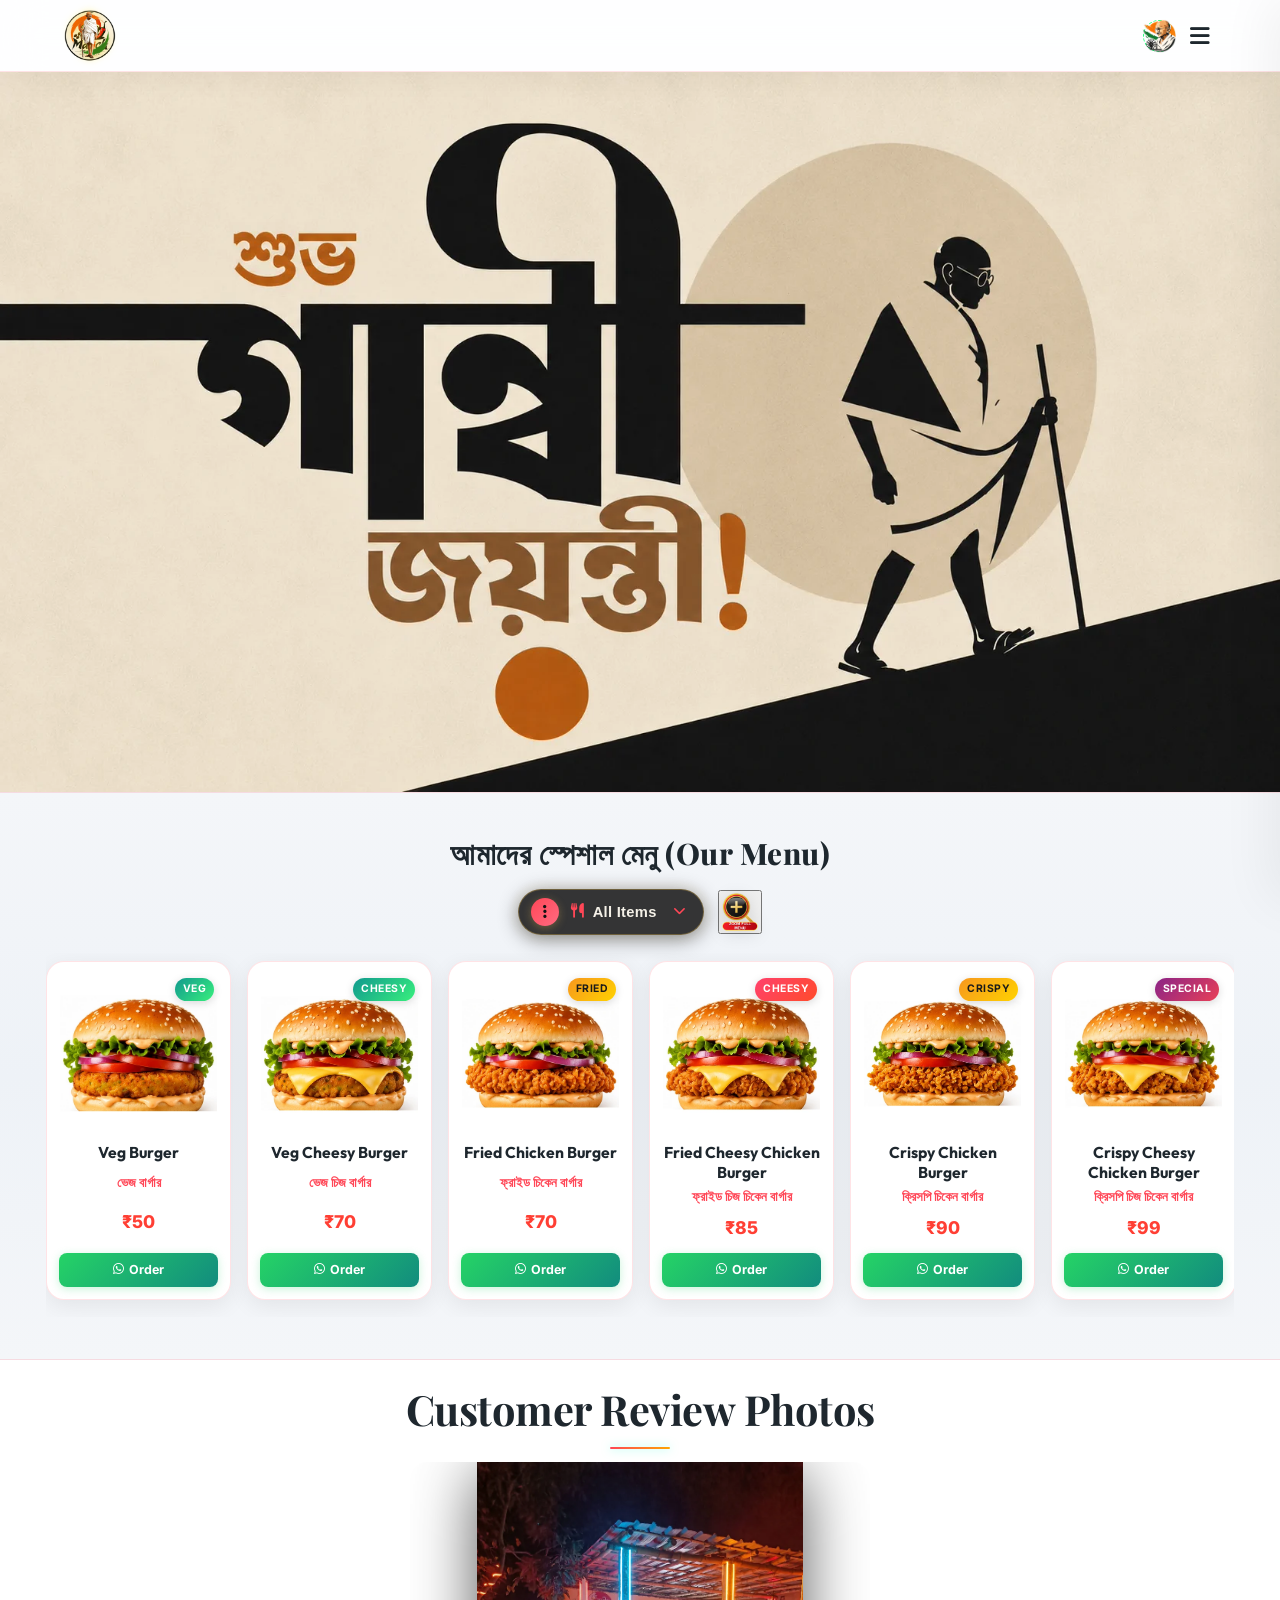
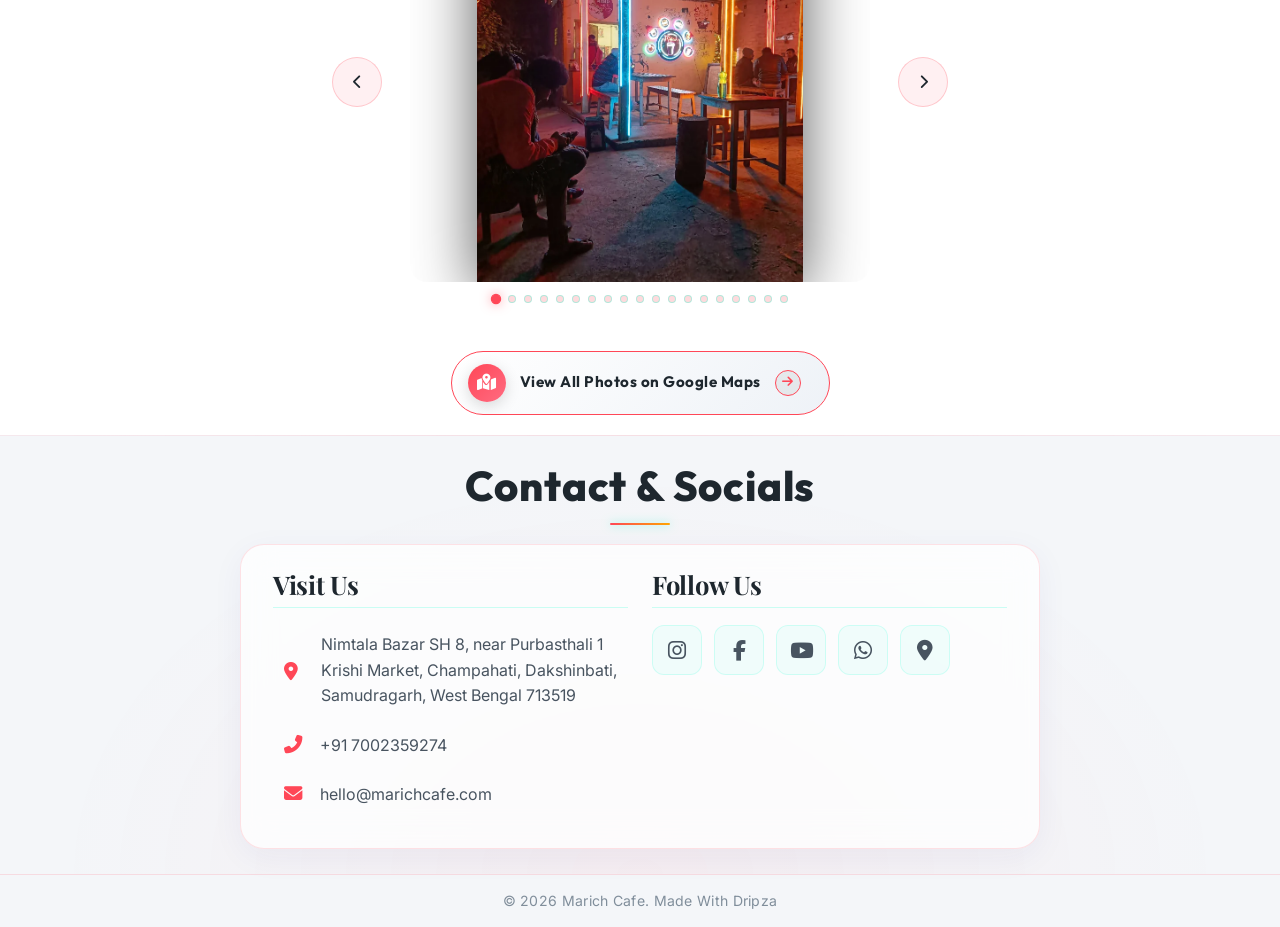
==== commit 60a88ac4: "update: add Gandhi Jayanti assets and update header" ====
--- a/index.html
+++ b/index.html
@@ -24,13 +24,13 @@
         <div class="logo-container">
             <img src="assets/marich-logo.webp" alt="Marich Cafe Logo" class="logo-brand-img">
             <div class="logo-text-wrapper">
-                <span class="animated-football-header" title="Ganesh Chaturthi Special">
-                    <img src="assets/ganesh_run_icon.webp" alt="Ganesh Run Icon" style="object-fit: contain; filter: drop-shadow(0 0 5px rgba(255, 215, 0, 0.6));">
+                <span class="animated-football-header" title="Gandhi Jayanti Special">
+                    <img src="assets/gandhi_jayanti_run_icon.webp" alt="Gandhi Jayanti Run Icon" style="object-fit: contain; filter: drop-shadow(0 0 5px rgba(255, 215, 0, 0.6));">
                 </span>
                 <span class="logo-text">Marich Cafe</span>
             </div>
         </div>
-        <span class="rath-yatra-header-text">শুভ বিশ্বকর্মা পূজা!</span>
+        <span class="rath-yatra-header-text">শুভ গান্ধী জয়ন্তী!</span>
         <ul class="nav-links">
             <li><a href="#home">Home</a></li>
             <li><a href="#menu">Menu</a></li>
@@ -39,10 +39,10 @@
         </ul>
         <div class="navbar-actions">
             <!-- Rakhi Purnima Button for Poster -->
-            <button class="fifa-btn" id="open-promo-modal-direct-btn" title="Show Ganesh Chaturthi Special Poster">
+            <button class="fifa-btn" id="open-promo-modal-direct-btn" title="Show Gandhi Jayanti Special Poster">
                 <div class="fifa-container">
                     <div class="fifa-magic-ring"></div>
-                    <img src="assets/ganesh_icon.webp" alt="Ganesh Special" class="fifa-svg" style="object-fit: contain;">
+                    <img src="assets/gandhi_jayanti_icon.webp" alt="Gandhi Jayanti Special" class="fifa-svg" style="object-fit: contain;">
                 </div>
             </button>
             
@@ -55,7 +55,7 @@
     <!-- Hero Section -->
     <section id="home" class="hero">
         <div class="hero-bg banner-box">
-            <img src="assets/aj_restaurant_banner_1.webp" alt="AJ Restaurant & Cafe Banner" class="active">
+            <img src="assets/gandhi_jayanti_banner_1.webp" alt="Gandhi Jayanti Banner" class="active">
             <img src="assets/banner-1.webp" alt="Marich Cafe Banner 1">
             <img src="assets/banner-2.webp" alt="Marich Cafe Banner 2">
             <img src="assets/banner-3.webp" alt="Marich Cafe Banner 3">
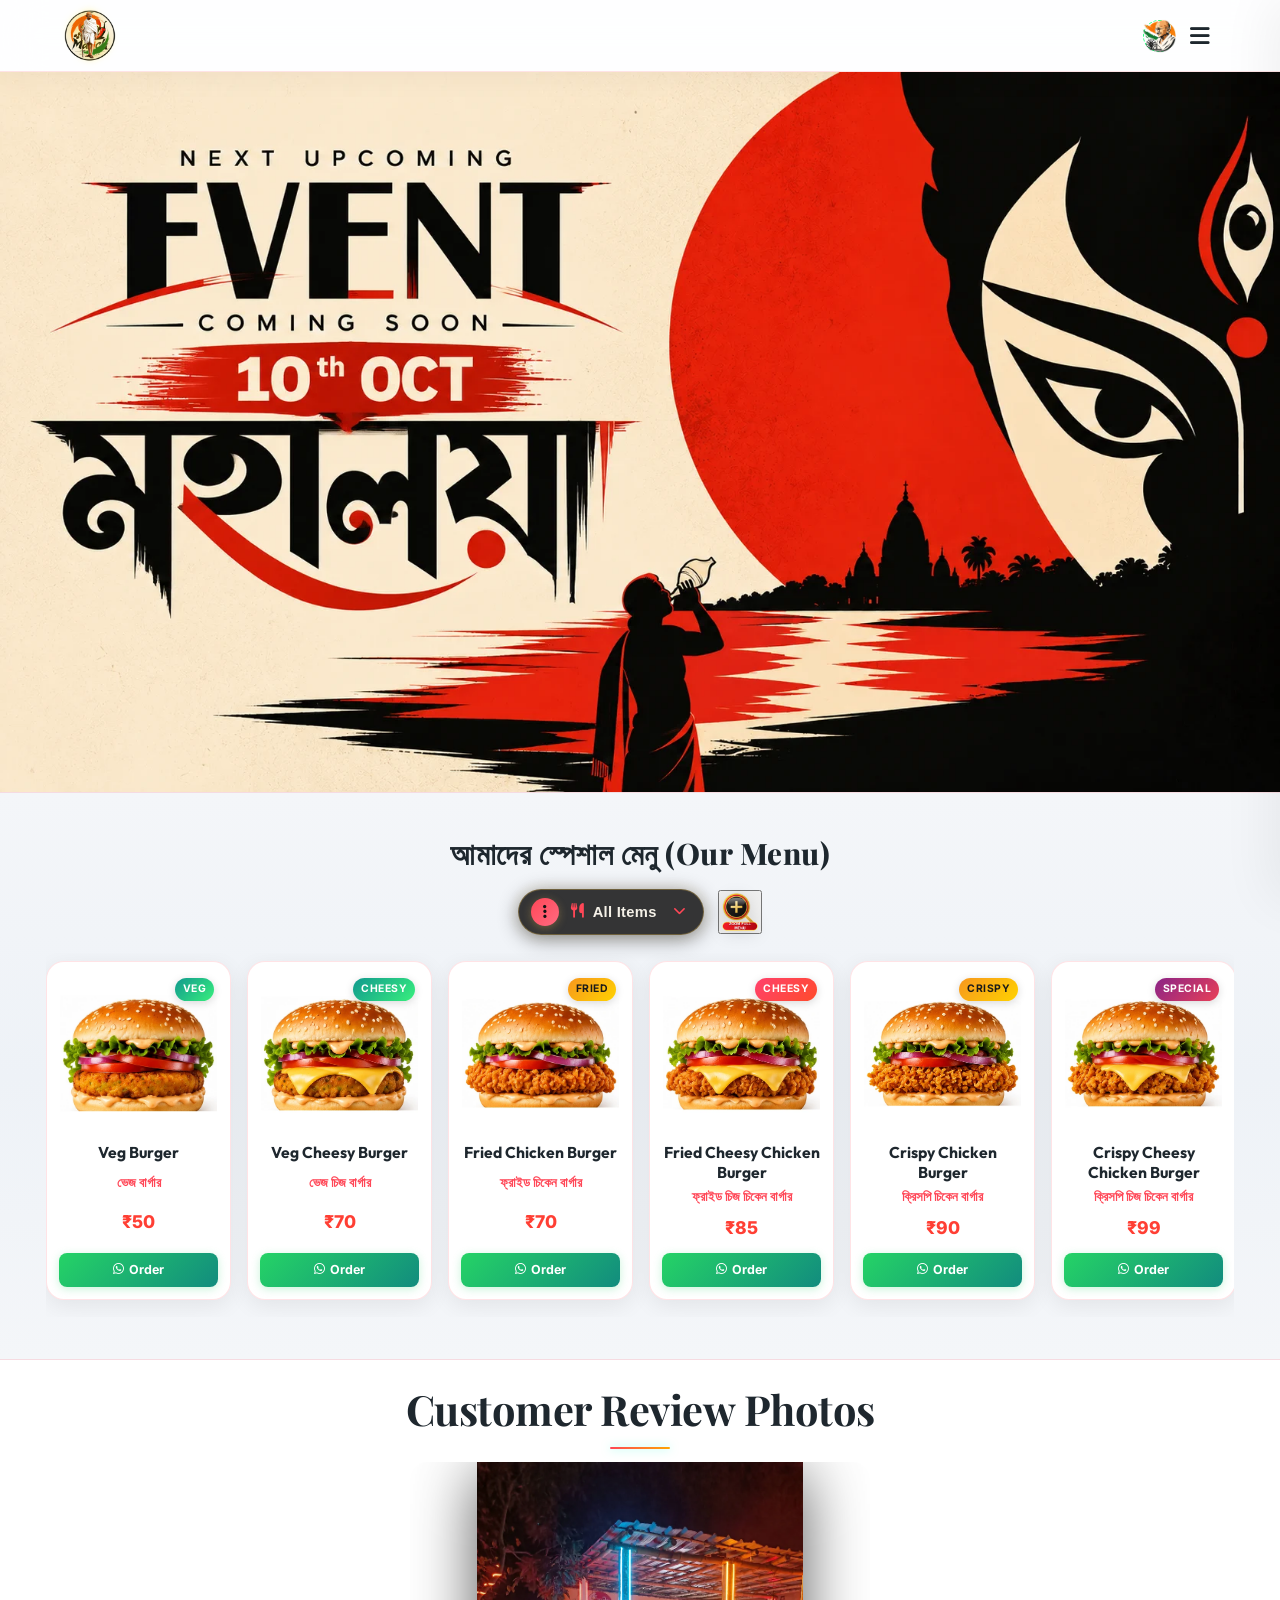
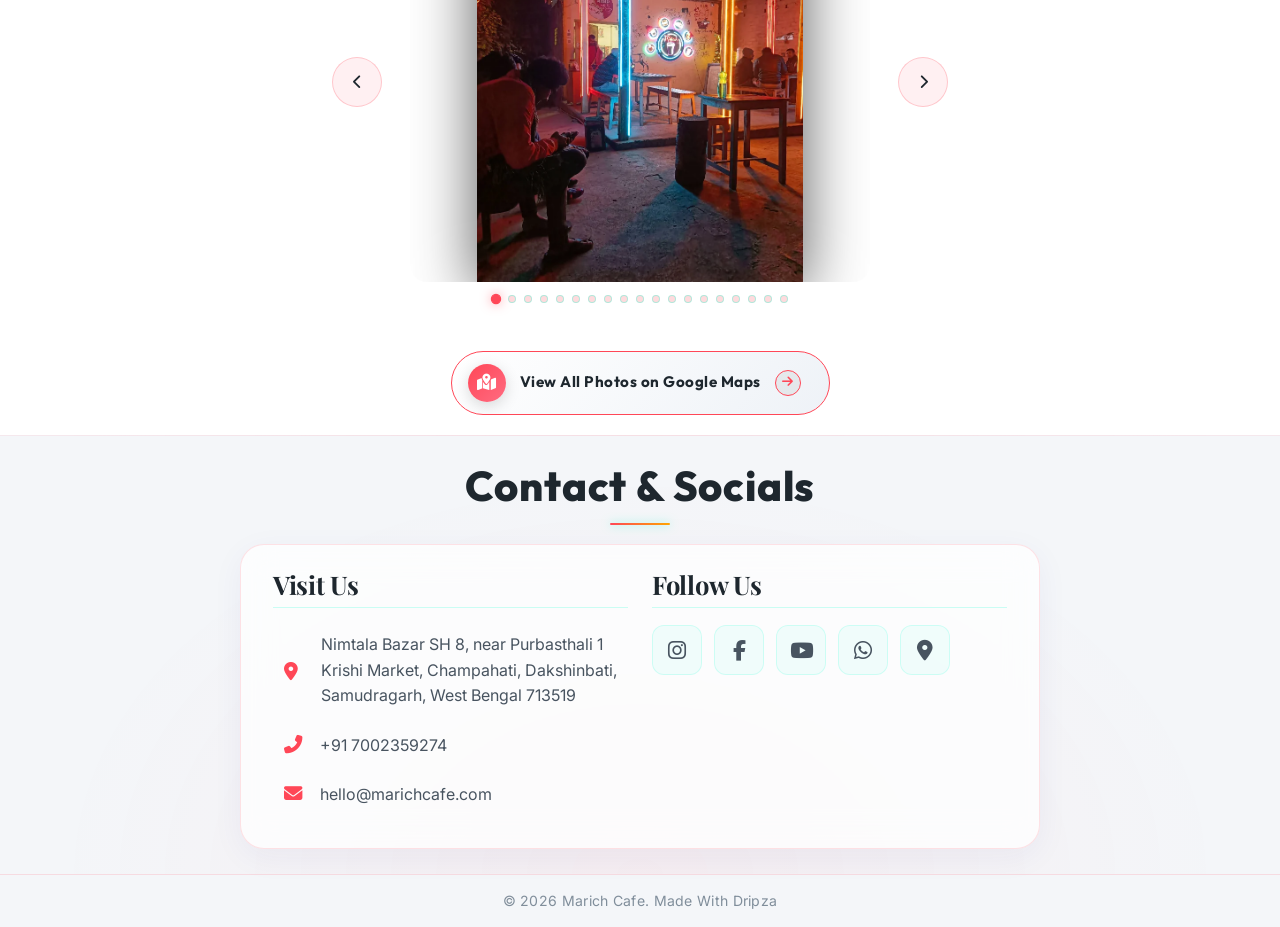
==== commit 438b515a: "Update website content and assets" ====
--- a/index.html
+++ b/index.html
@@ -30,7 +30,7 @@
                 <span class="logo-text">Marich Cafe</span>
             </div>
         </div>
-        <span class="rath-yatra-header-text">শুভ গান্ধী জয়ন্তী!</span>
+        <span class="rath-yatra-header-text">hello evryone</span>
         <ul class="nav-links">
             <li><a href="#home">Home</a></li>
             <li><a href="#menu">Menu</a></li>
@@ -55,7 +55,7 @@
     <!-- Hero Section -->
     <section id="home" class="hero">
         <div class="hero-bg banner-box">
-            <img src="assets/gandhi_jayanti_banner_1.webp" alt="Gandhi Jayanti Banner" class="active">
+            <img src="assets/mahalaya_festival_banner_1.webp" alt="Mahalaya Festival Banner" class="active">
             <img src="assets/banner-1.webp" alt="Marich Cafe Banner 1">
             <img src="assets/banner-2.webp" alt="Marich Cafe Banner 2">
             <img src="assets/banner-3.webp" alt="Marich Cafe Banner 3">
--- a/styles.css
+++ b/styles.css
@@ -1118,7 +1118,8 @@
     font-size: 1.35rem;
     font-weight: 800;
     letter-spacing: 0.5px;
-    color: #FFE082;
+    color: #8B1A1A;
+    text-shadow: 0 1px 2px rgba(0, 0, 0, 0.15);
     white-space: nowrap;
     opacity: 0;
     pointer-events: none;
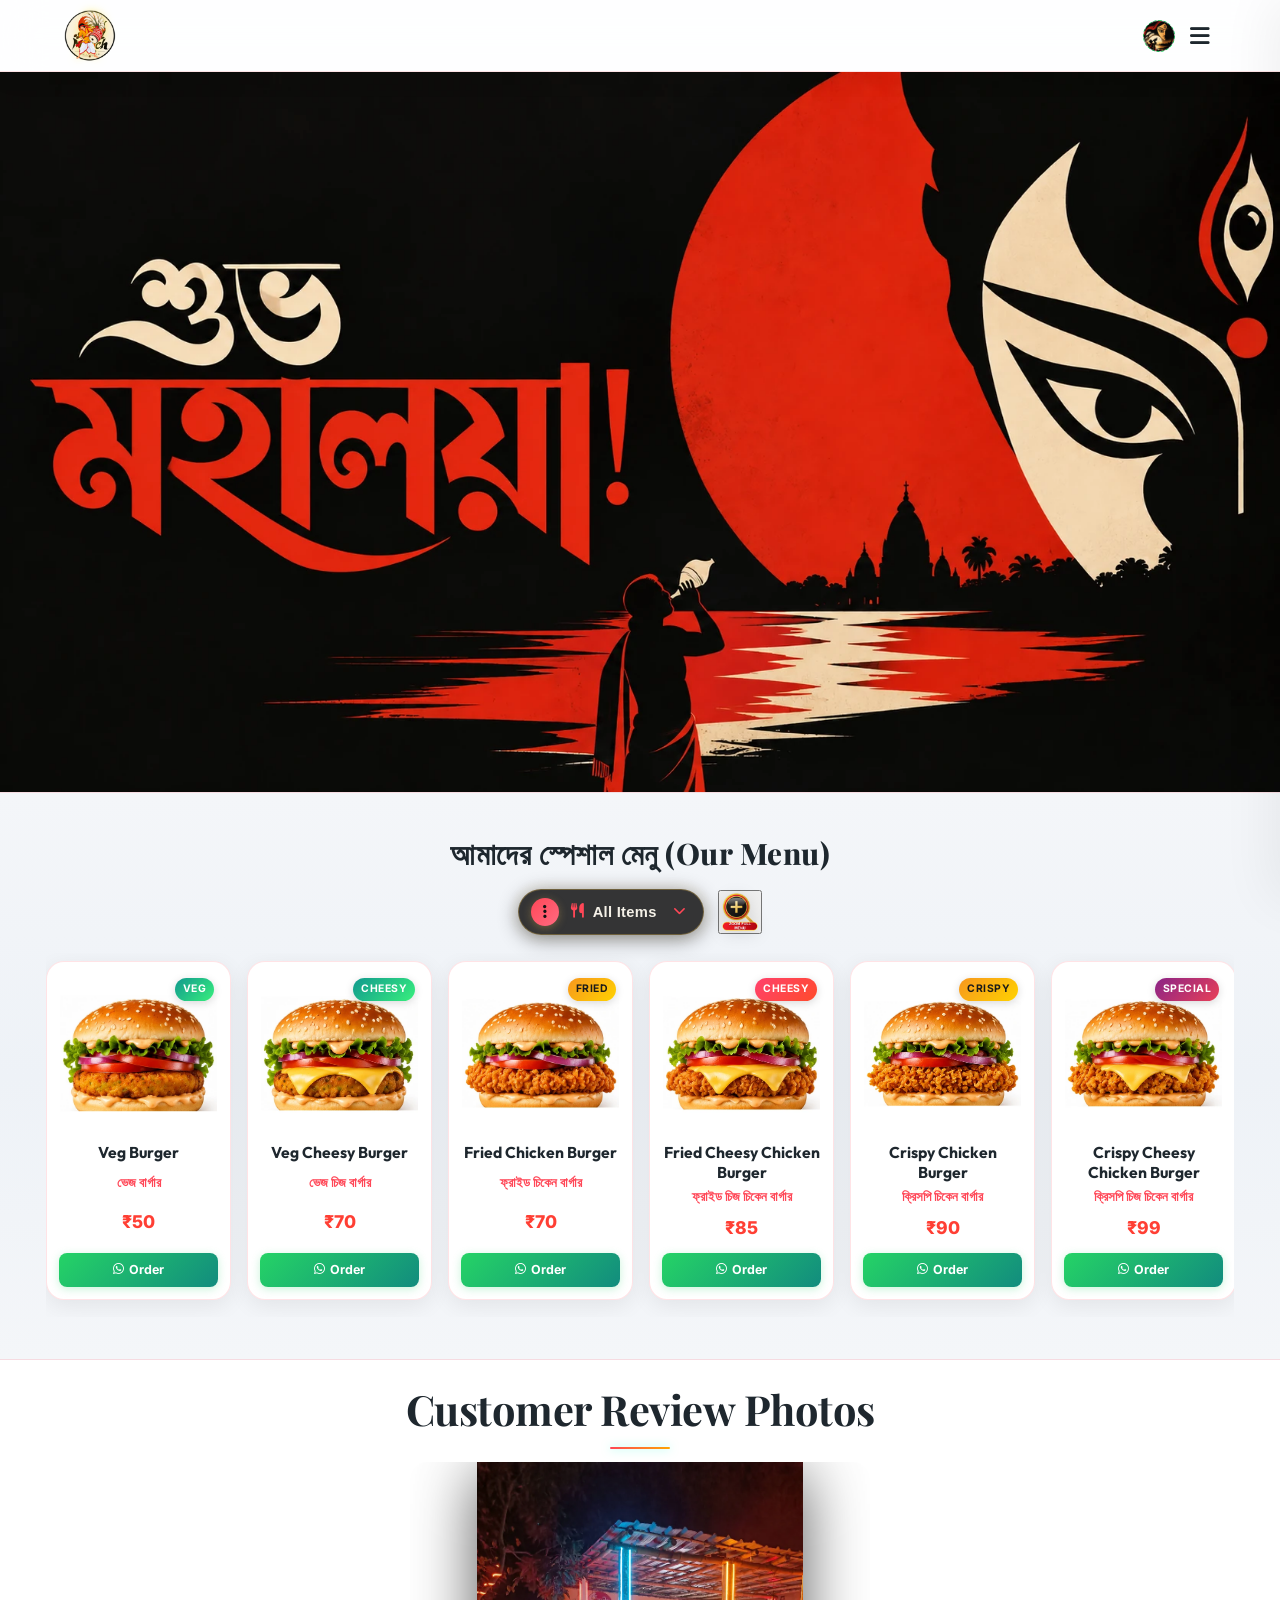
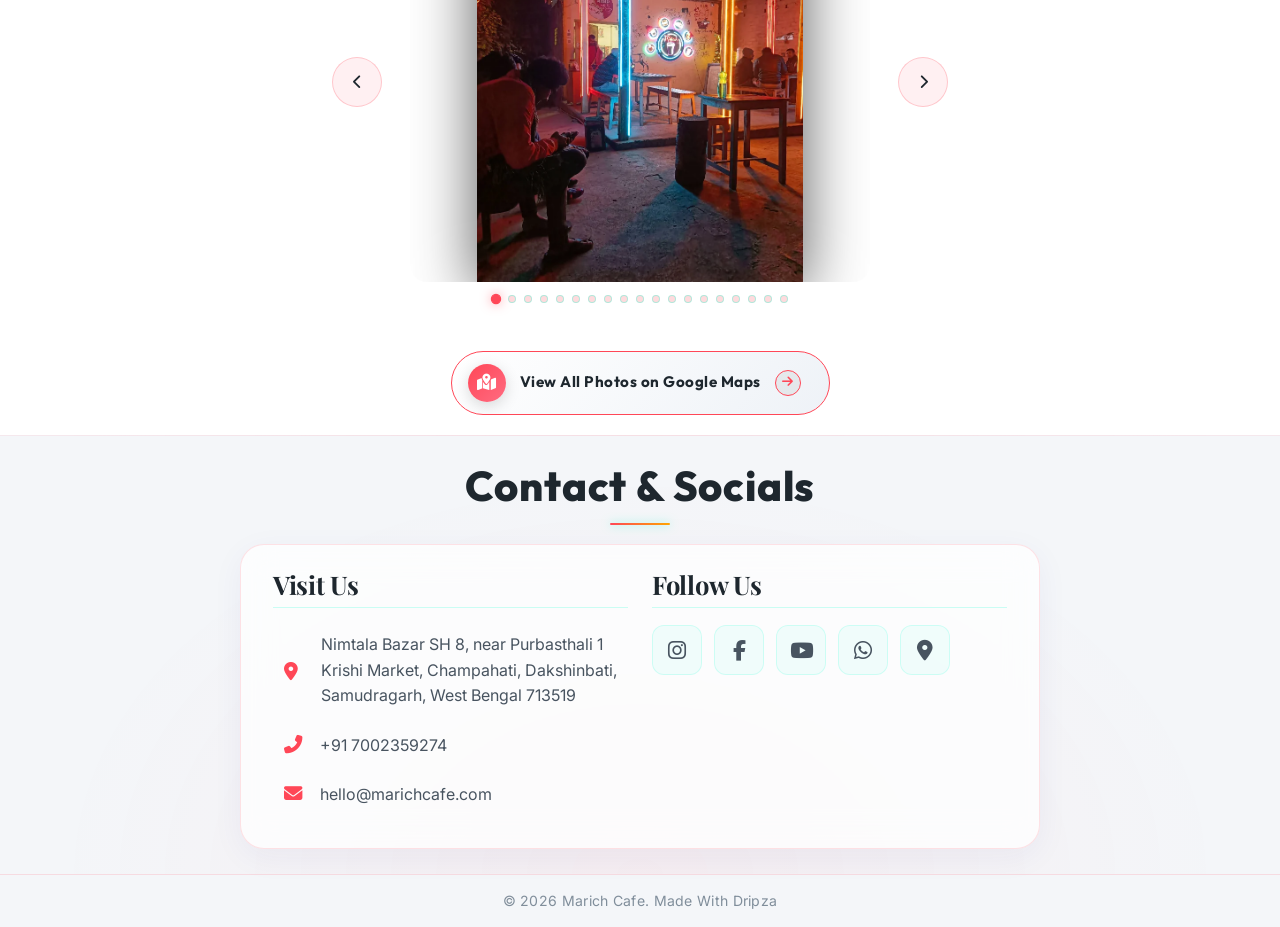
==== commit 4c66e225: "Update: Mahalaya festival banner and web icons" ====
--- a/index.html
+++ b/index.html
@@ -1,4 +1,4 @@
-﻿<!DOCTYPE html>
+<!DOCTYPE html>
 <html lang="bn">
 <head>
     <meta charset="UTF-8">
@@ -24,13 +24,13 @@
         <div class="logo-container">
             <img src="assets/marich-logo.webp" alt="Marich Cafe Logo" class="logo-brand-img">
             <div class="logo-text-wrapper">
-                <span class="animated-football-header" title="Gandhi Jayanti Special">
-                    <img src="assets/gandhi_jayanti_run_icon.webp" alt="Gandhi Jayanti Run Icon" style="object-fit: contain; filter: drop-shadow(0 0 5px rgba(255, 215, 0, 0.6));">
+                <span class="animated-football-header" title="Mahalaya Special">
+                    <img src="assets/mahalaya_web_run_icon.webp" alt="Mahalaya Run Icon" style="object-fit: contain; filter: drop-shadow(0 0 5px rgba(255, 215, 0, 0.6));">
                 </span>
                 <span class="logo-text">Marich Cafe</span>
             </div>
         </div>
-        <span class="rath-yatra-header-text">hello evryone</span>
+        <span class="rath-yatra-header-text">শুভ মহালয়া!</span>
         <ul class="nav-links">
             <li><a href="#home">Home</a></li>
             <li><a href="#menu">Menu</a></li>
@@ -39,10 +39,10 @@
         </ul>
         <div class="navbar-actions">
             <!-- Rakhi Purnima Button for Poster -->
-            <button class="fifa-btn" id="open-promo-modal-direct-btn" title="Show Gandhi Jayanti Special Poster">
+            <button class="fifa-btn" id="open-promo-modal-direct-btn" title="Show Mahalaya Special Poster">
                 <div class="fifa-container">
                     <div class="fifa-magic-ring"></div>
-                    <img src="assets/gandhi_jayanti_icon.webp" alt="Gandhi Jayanti Special" class="fifa-svg" style="object-fit: contain;">
+                    <img src="assets/mahalaya_web_icon.webp" alt="Mahalaya Special" class="fifa-svg" style="object-fit: contain;">
                 </div>
             </button>
             
@@ -55,7 +55,7 @@
     <!-- Hero Section -->
     <section id="home" class="hero">
         <div class="hero-bg banner-box">
-            <img src="assets/mahalaya_festival_banner_1.webp" alt="Mahalaya Festival Banner" class="active">
+            <img src="assets/festival_special_banner_1.webp" alt="Mahalaya Festival Banner" class="active">
             <img src="assets/banner-1.webp" alt="Marich Cafe Banner 1">
             <img src="assets/banner-2.webp" alt="Marich Cafe Banner 2">
             <img src="assets/banner-3.webp" alt="Marich Cafe Banner 3">
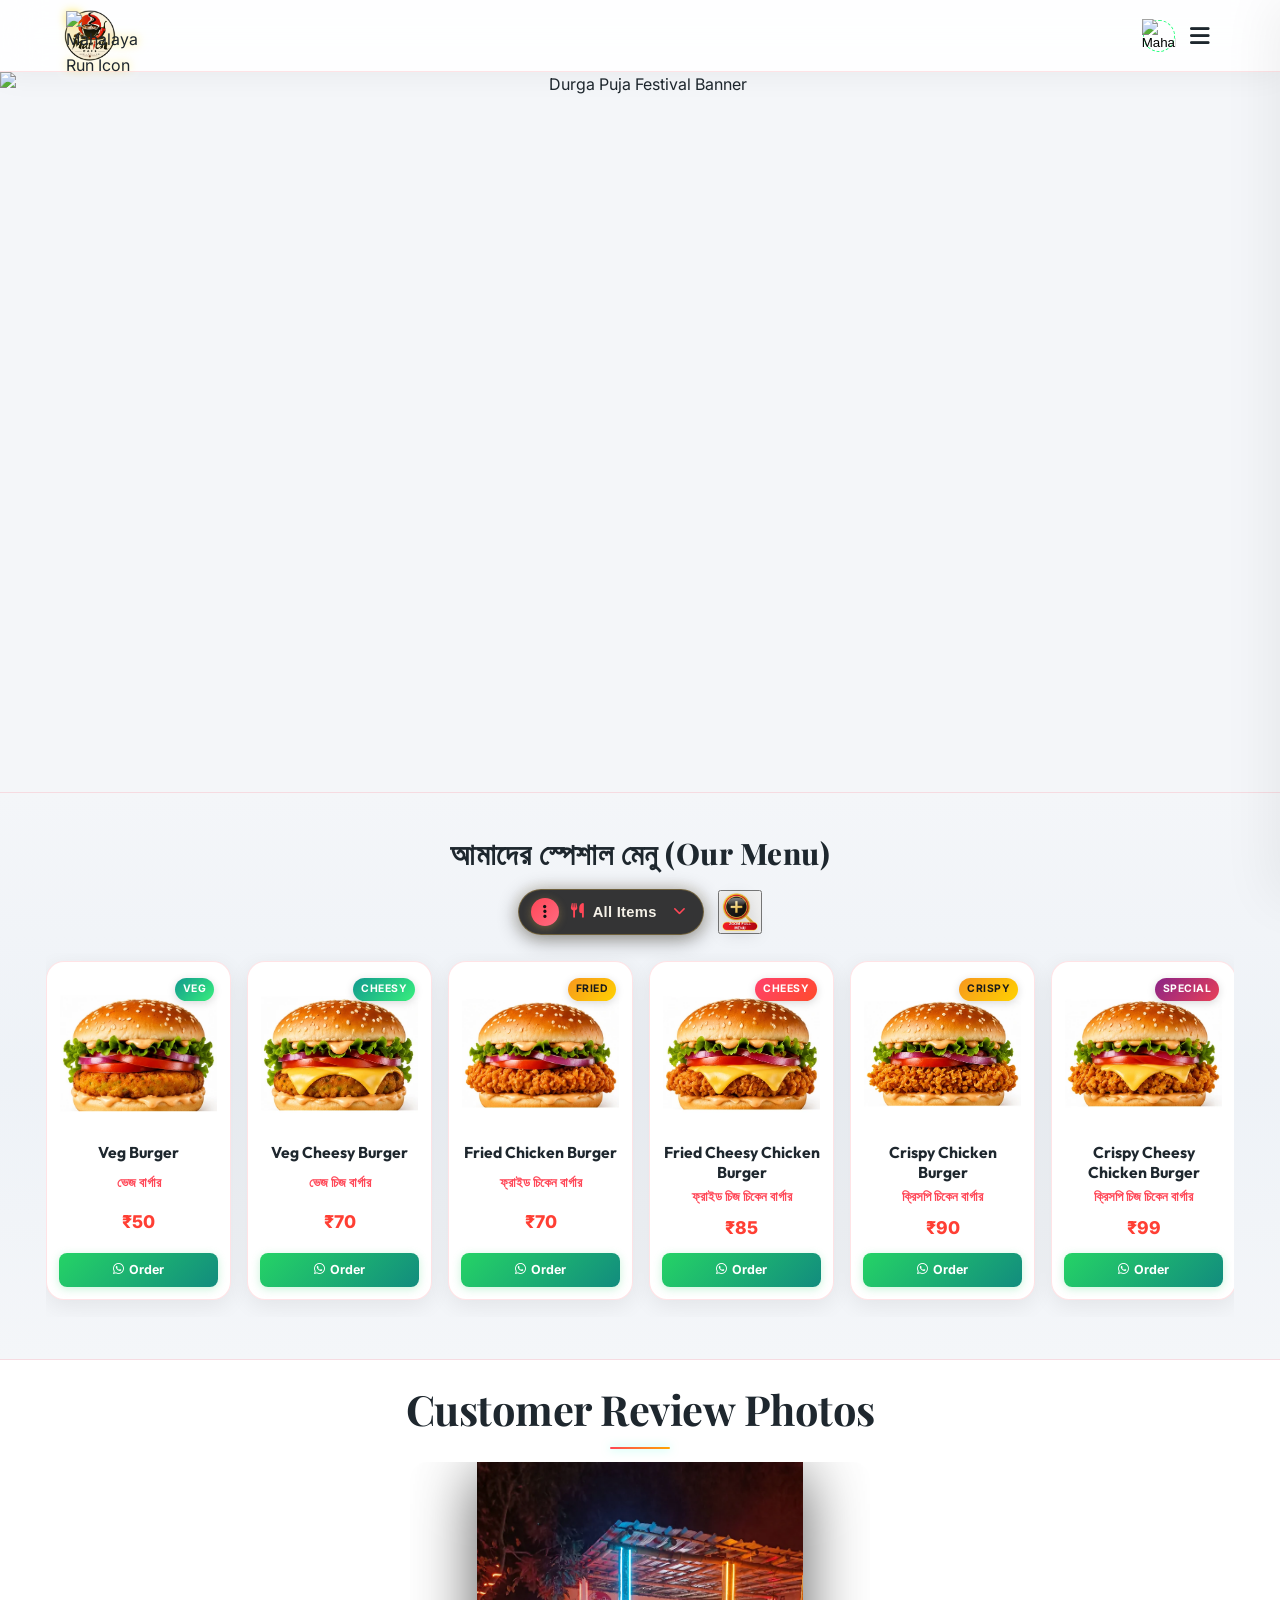
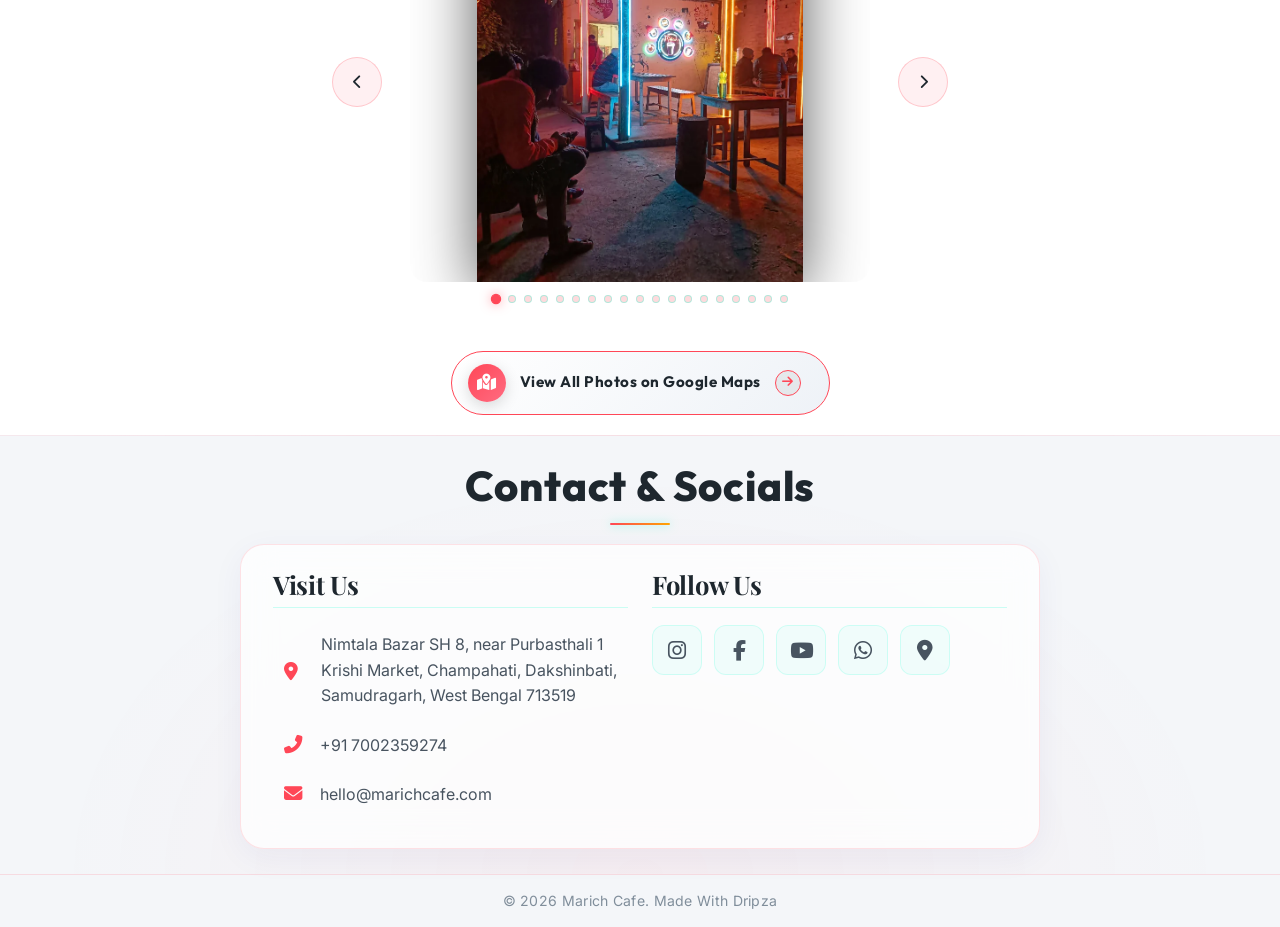
==== commit a9c01388: "update" ====
--- a/index.html
+++ b/index.html
@@ -1,4 +1,4 @@
-<!DOCTYPE html>
+﻿<!DOCTYPE html>
 <html lang="bn">
 <head>
     <meta charset="UTF-8">
@@ -25,12 +25,12 @@
             <img src="assets/marich-logo.webp" alt="Marich Cafe Logo" class="logo-brand-img">
             <div class="logo-text-wrapper">
                 <span class="animated-football-header" title="Mahalaya Special">
-                    <img src="assets/mahalaya_web_run_icon.webp" alt="Mahalaya Run Icon" style="object-fit: contain; filter: drop-shadow(0 0 5px rgba(255, 215, 0, 0.6));">
+                    <img src="assets/durga_puja_web_run_icon.webp" alt="Mahalaya Run Icon" style="object-fit: contain; filter: drop-shadow(0 0 5px rgba(255, 215, 0, 0.6));">
                 </span>
                 <span class="logo-text">Marich Cafe</span>
             </div>
         </div>
-        <span class="rath-yatra-header-text">শুভ মহালয়া!</span>
+        <span class="rath-yatra-header-text">শুভ শারদীয়া দুর্গাপূজা</span>
         <ul class="nav-links">
             <li><a href="#home">Home</a></li>
             <li><a href="#menu">Menu</a></li>
@@ -42,7 +42,7 @@
             <button class="fifa-btn" id="open-promo-modal-direct-btn" title="Show Mahalaya Special Poster">
                 <div class="fifa-container">
                     <div class="fifa-magic-ring"></div>
-                    <img src="assets/mahalaya_web_icon.webp" alt="Mahalaya Special" class="fifa-svg" style="object-fit: contain;">
+                    <img src="assets/durga_puja_web_icon.webp" alt="Mahalaya Special" class="fifa-svg" style="object-fit: contain;">
                 </div>
             </button>
             
@@ -55,7 +55,7 @@
     <!-- Hero Section -->
     <section id="home" class="hero">
         <div class="hero-bg banner-box">
-            <img src="assets/festival_special_banner_1.webp" alt="Mahalaya Festival Banner" class="active">
+            <img src="assets/modern_durga_puja_greeting_banner.webp" alt="Durga Puja Festival Banner" class="active">
             <img src="assets/banner-1.webp" alt="Marich Cafe Banner 1">
             <img src="assets/banner-2.webp" alt="Marich Cafe Banner 2">
             <img src="assets/banner-3.webp" alt="Marich Cafe Banner 3">
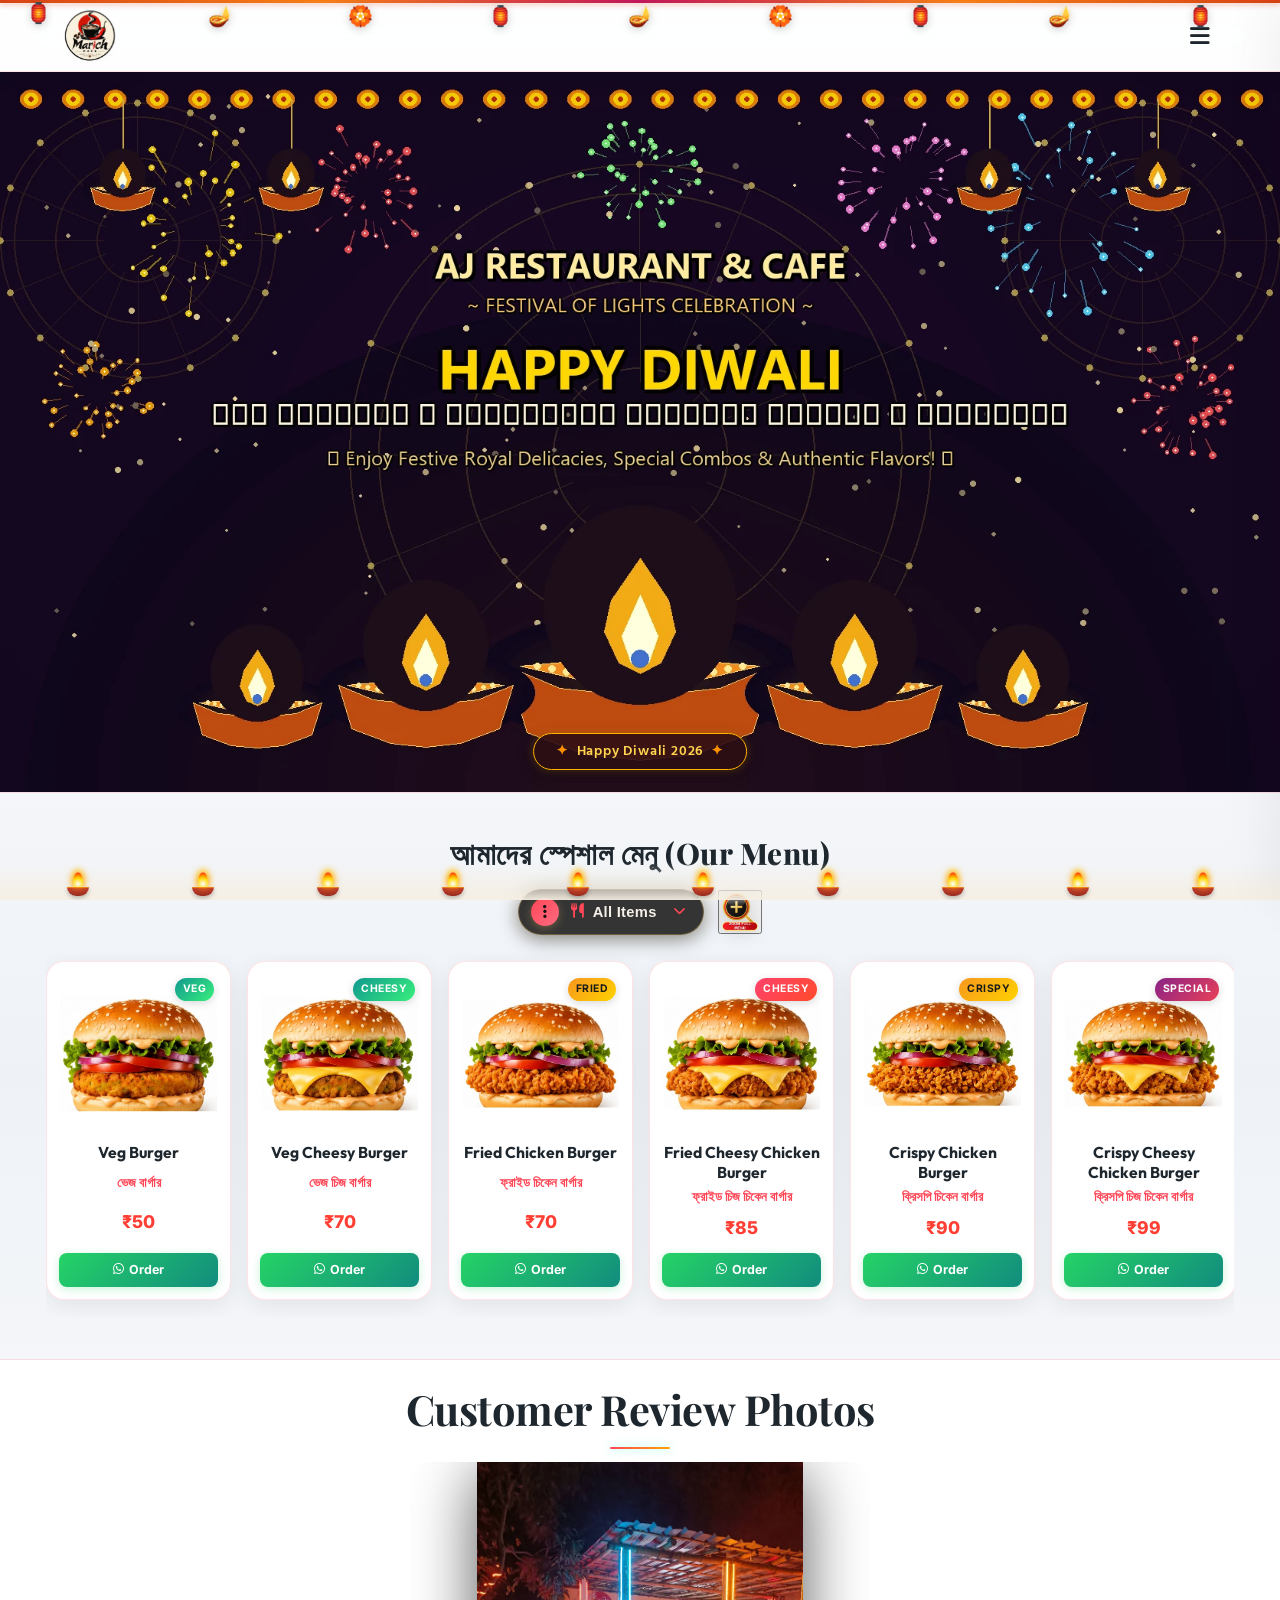
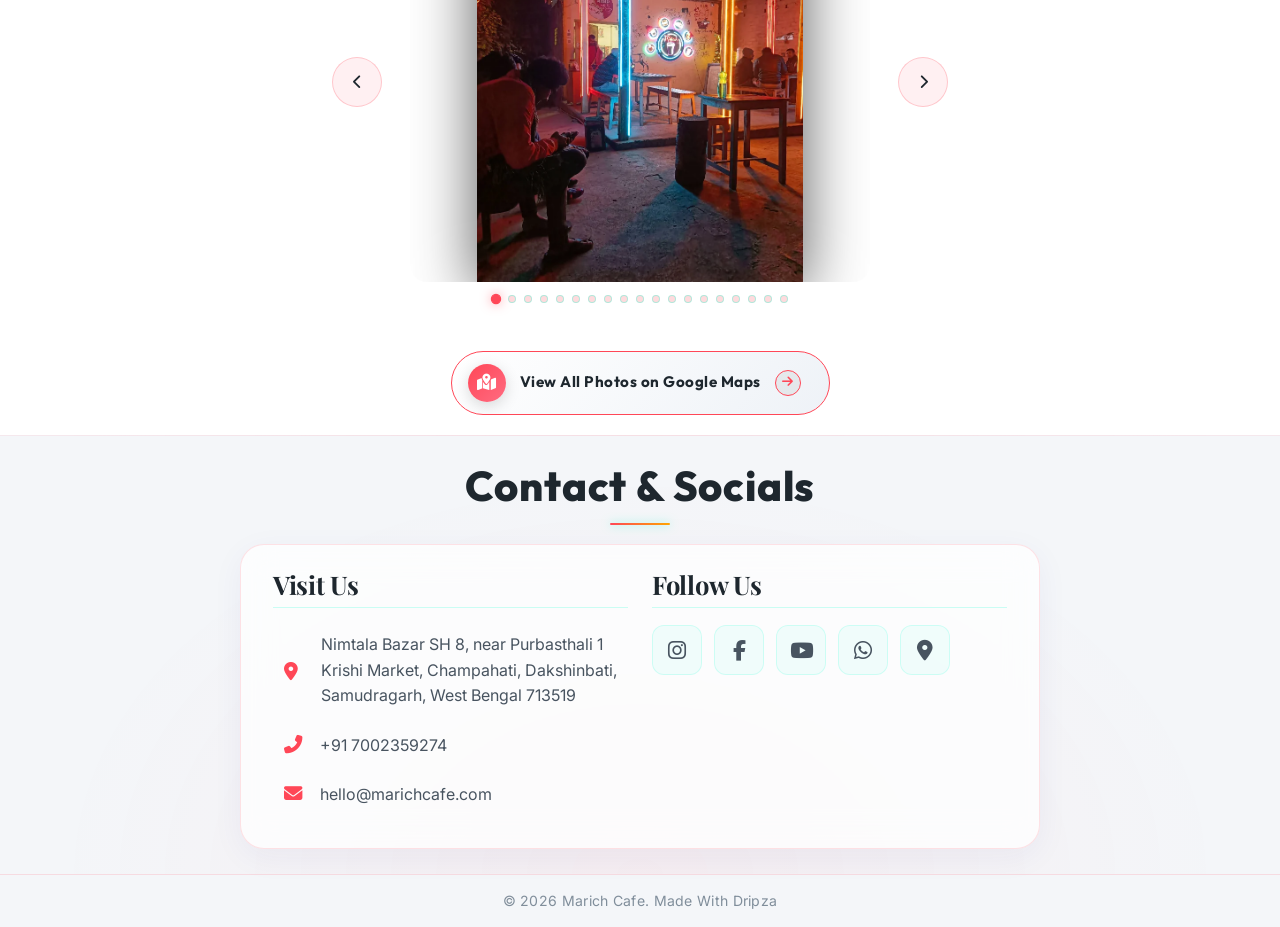
==== commit 88bb46ad: "update" ====
--- a/index.html
+++ b/index.html
@@ -5,14 +5,15 @@
     <meta name="viewport" content="width=device-width, initial-scale=1.0">
     <title>Marich Cafe</title>
     <link rel="icon" type="image/png" href="assets/marich-logo.webp">
-    <link href="https://fonts.googleapis.com/css2?family=Playfair+Display:wght@400;600;700;800&family=Outfit:wght@300;400;600;800&family=Inter:wght@300;400;500;600&display=swap" rel="stylesheet">
+    <link href="https://fonts.googleapis.com/css2?family=Playfair+Display:wght@400;600;700;800&family=Outfit:wght@300;400;600;800&family=Inter:wght@300;400;500;600&family=Hind+Siliguri:wght@400;600;700&display=swap" rel="stylesheet">
     <link rel="stylesheet" href="https://cdnjs.cloudflare.com/ajax/libs/font-awesome/6.4.0/css/all.min.css">
     <link rel="stylesheet" href="styles.css?v=1.3">
 </head>
-<body class="no-scroll">
+<body class="no-scroll diwali-theme">
     <!-- Preloader Screen -->
     <div id="preloader">
         <div class="preloader-content">
+            <div class="preloader-diya-glow">🪔</div>
             <h1 class="preloader-title">Welcome to <br><span class="highlight">Marich Cafe</span></h1>
             <div class="preloader-loader">
                 <div class="loader-bar"></div>
@@ -20,17 +21,32 @@
         </div>
     </div>
     <!-- Navbar -->
+        <!-- Hanging Decorative Diwali Toran & Lanterns -->
+    <div class="diwali-hanging-toran" aria-hidden="true">
+        <div class="toran-string"></div>
+        <div class="toran-items">
+            <span class="toran-lantern tl1">🏮</span>
+            <span class="toran-diya td1">🪔</span>
+            <span class="toran-flower tf1">🏵️</span>
+            <span class="toran-lantern tl2">🏮</span>
+            <span class="toran-diya td2">🪔</span>
+            <span class="toran-flower tf2">🏵️</span>
+            <span class="toran-lantern tl3">🏮</span>
+            <span class="toran-diya td3">🪔</span>
+            <span class="toran-lantern tl4">🏮</span>
+        </div>
+    </div>
     <nav class="navbar">
         <div class="logo-container">
             <img src="assets/marich-logo.webp" alt="Marich Cafe Logo" class="logo-brand-img">
             <div class="logo-text-wrapper">
-                <span class="animated-football-header" title="Mahalaya Special">
-                    <img src="assets/durga_puja_web_run_icon.webp" alt="Mahalaya Run Icon" style="object-fit: contain; filter: drop-shadow(0 0 5px rgba(255, 215, 0, 0.6));">
+                <span class="animated-football-header" title="Diwali Celebration">
+                    <img src="assets/diwali_run_icon.webp" alt="Mahalaya Run Icon" style="object-fit: contain; filter: drop-shadow(0 2px 5px rgba(183, 28, 28, 0.4)) drop-shadow(0 1px 2px rgba(0, 0, 0, 0.25));">
                 </span>
                 <span class="logo-text">Marich Cafe</span>
             </div>
         </div>
-        <span class="rath-yatra-header-text">শুভ শারদীয়া দুর্গাপূজা</span>
+        <span class="rath-yatra-header-text diwali-header-text">✨ শুভ দীপাবলি ও কালীপূজা 🪔</span>
         <ul class="nav-links">
             <li><a href="#home">Home</a></li>
             <li><a href="#menu">Menu</a></li>
@@ -38,14 +54,6 @@
             <li><a href="#contact">Contact</a></li>
         </ul>
         <div class="navbar-actions">
-            <!-- Rakhi Purnima Button for Poster -->
-            <button class="fifa-btn" id="open-promo-modal-direct-btn" title="Show Mahalaya Special Poster">
-                <div class="fifa-container">
-                    <div class="fifa-magic-ring"></div>
-                    <img src="assets/durga_puja_web_icon.webp" alt="Mahalaya Special" class="fifa-svg" style="object-fit: contain;">
-                </div>
-            </button>
-            
             <div class="hamburger">
                 <i class="fas fa-bars"></i>
             </div>
@@ -55,7 +63,7 @@
     <!-- Hero Section -->
     <section id="home" class="hero">
         <div class="hero-bg banner-box">
-            <img src="assets/modern_durga_puja_greeting_banner.webp" alt="Durga Puja Festival Banner" class="active">
+            <img src="assets/diwali_greeting_banner.webp" alt="Happy Diwali Festival Banner" class="active">
             <img src="assets/banner-1.webp" alt="Marich Cafe Banner 1">
             <img src="assets/banner-2.webp" alt="Marich Cafe Banner 2">
             <img src="assets/banner-3.webp" alt="Marich Cafe Banner 3">
@@ -64,6 +72,11 @@
             <img src="assets/banner-6.webp" alt="Marich Cafe Banner 6">
             <img src="assets/banner-7.webp" alt="Marich Cafe Banner 7">
                         <div class="overlay"></div>
+        </div>
+        <!-- Interactive Diwali Fireworks Canvas Overlay -->
+        <canvas id="diwali-fireworks-canvas"></canvas>
+        <div class="hero-diwali-badge">
+            <span class="sparkle-star">✦</span> Happy Diwali 2026 <span class="sparkle-star">✦</span>
         </div>
         <!-- Click/Hover Zones for Banner Control -->
         <div class="hero-nav-zone left-zone" title="Previous Image"></div>
@@ -3677,15 +3690,19 @@
 
 
 
-    <!-- Promo Poster Modal -->
-    <div class="promo-modal" id="promo-modal">
-        <div class="promo-modal-overlay"></div>
-        <div class="promo-modal-content">
-            <button class="promo-modal-close" id="close-promo-modal-btn" aria-label="Close Promo Modal"><i class="fas fa-times"></i></button>
-            <img src="assets/promo_poster.webp" alt="Rakhi Purnima Celebration" class="promo-poster-img">
-        </div>
+        <!-- Interactive Diwali Diya Bar along bottom -->
+    <div class="diwali-diya-bar" id="diwali-diya-bar" title="Interactive Diwali Diyas - Click to Light / Extinguish">
+        <div class="interactive-diya-item"><div class="diya-flame"></div><div class="diya-pot"></div></div>
+        <div class="interactive-diya-item"><div class="diya-flame"></div><div class="diya-pot"></div></div>
+        <div class="interactive-diya-item"><div class="diya-flame"></div><div class="diya-pot"></div></div>
+        <div class="interactive-diya-item"><div class="diya-flame"></div><div class="diya-pot"></div></div>
+        <div class="interactive-diya-item"><div class="diya-flame"></div><div class="diya-pot"></div></div>
+        <div class="interactive-diya-item"><div class="diya-flame"></div><div class="diya-pot"></div></div>
+        <div class="interactive-diya-item"><div class="diya-flame"></div><div class="diya-pot"></div></div>
+        <div class="interactive-diya-item"><div class="diya-flame"></div><div class="diya-pot"></div></div>
+        <div class="interactive-diya-item"><div class="diya-flame"></div><div class="diya-pot"></div></div>
+        <div class="interactive-diya-item"><div class="diya-flame"></div><div class="diya-pot"></div></div>
     </div>
-
     <script src="script.js"></script>
-</body>
+    </body>
 </html>
--- a/styles.css
+++ b/styles.css
@@ -99,6 +99,8 @@
 }
 
 .logo-brand-img {
+    position: relative;
+    z-index: 1002;
     height: 52px;
     width: auto;
     object-fit: contain;
@@ -135,6 +137,7 @@
 .animated-football-header img {
     width: 100%;
     height: 100%;
+    filter: drop-shadow(0 2px 5px rgba(183, 28, 28, 0.4)) drop-shadow(0 1px 2px rgba(0, 0, 0, 0.25)) !important;
 }
 
 .logo-text {
@@ -4288,3 +4291,280 @@
 .main-menu-scroll-track .food-menu-card {
     touch-action: pan-x pan-y !important;
 }
+
+/* ============================================================
+   DIWALI FESTIVAL THEME STYLES (LIGHT THEME - দীপাবলি ও কালীপূজা)
+   Optimized for All Devices: Desktop, iPhone & Low-End Android
+   ============================================================ */
+
+/* Preloader Diya Enhancement */
+.preloader-diya-glow {
+    font-size: 3rem;
+    margin-bottom: 8px;
+    animation: diyaPulseGlow 1.8s infinite ease-in-out;
+    filter: drop-shadow(0 0 10px #e65100);
+    will-change: transform;
+}
+
+.preloader-subtitle {
+    font-family: 'Hind Siliguri', 'Outfit', sans-serif;
+    color: #c62828;
+    font-size: 1.1rem;
+    font-weight: 700;
+    margin-top: 6px;
+    letter-spacing: 0.5px;
+    text-shadow: 0 0 6px rgba(198, 40, 40, 0.25);
+}
+
+@keyframes diyaPulseGlow {
+    0%, 100% { transform: scale(1) translateZ(0); filter: drop-shadow(0 0 8px #d84315); }
+    50% { transform: scale(1.12) translateZ(0); filter: drop-shadow(0 0 16px #ff8f00); }
+}
+
+/* Hanging Festive Toran & Lanterns */
+.diwali-hanging-toran {
+    position: fixed;
+    top: 0;
+    left: 0;
+    width: 100%;
+    height: 44px;
+    z-index: 1001;
+    pointer-events: none;
+    overflow: hidden;
+    transform: translateZ(0);
+}
+
+.toran-string {
+    position: absolute;
+    top: 0;
+    left: 0;
+    width: 100%;
+    height: 3px;
+    background: linear-gradient(90deg, #d84315, #f57f17, #c2185b, #f57f17, #d84315);
+    box-shadow: 0 2px 5px rgba(216, 67, 21, 0.35);
+}
+
+.toran-items {
+    display: flex;
+    justify-content: space-around;
+    align-items: flex-start;
+    padding: 0 10px;
+    width: 100%;
+}
+
+.toran-items span {
+    display: inline-block;
+    transform-origin: top center;
+    font-size: 1.25rem;
+    filter: drop-shadow(0 2px 4px rgba(0, 0, 0, 0.2));
+    will-change: transform;
+}
+
+.toran-lantern { animation: toranSway 3.2s infinite ease-in-out; }
+.toran-diya { animation: toranSway 2.8s infinite ease-in-out reverse; }
+.toran-flower { animation: toranSway 3.6s infinite ease-in-out; font-size: 1rem; }
+
+.tl1 { animation-delay: 0s; position: relative; left: -42px; top: -3px; }
+.td1 { animation-delay: 0.4s; }
+.tf1 { animation-delay: 0.8s; }
+.tl2 { animation-delay: 1.2s; }
+.td2 { animation-delay: 1.6s; }
+.tf2 { animation-delay: 0.3s; }
+.tl3 { animation-delay: 0.9s; }
+.td3 { animation-delay: 1.4s; }
+.tl4 { animation-delay: 0.2s; }
+
+@keyframes toranSway {
+    0%, 100% { transform: rotate(-8deg) translateZ(0); }
+    50% { transform: rotate(8deg) translateZ(0); }
+}
+
+/* Diwali Header Text (Light Theme - Rich Royal Crimson & Vermilion) */
+.diwali-header-text {
+    font-family: 'Hind Siliguri', 'Playfair Display', serif !important;
+    font-size: 1.25rem !important;
+    font-weight: 700 !important;
+    color: #b71c1c !important;
+    background: linear-gradient(90deg, #b71c1c 0%, #d84315 35%, #880e4f 70%, #e65100 100%) !important;
+    -webkit-background-clip: text !important;
+    -webkit-text-fill-color: transparent !important;
+    filter: drop-shadow(0 1px 3px rgba(183, 28, 28, 0.25));
+    letter-spacing: 0.5px;
+}
+
+/* Hero Section Diwali Additions */
+#diwali-fireworks-canvas {
+    position: absolute;
+    inset: 0;
+    width: 100%;
+    height: 100%;
+    z-index: 2;
+    pointer-events: auto;
+    cursor: crosshair;
+    contain: strict;
+}
+
+.hero-diwali-badge {
+    position: absolute;
+    bottom: 22px;
+    left: 50%;
+    transform: translateX(-50%) translateZ(0);
+    z-index: 3;
+    background: rgba(45, 14, 20, 0.9);
+    border: 1.5px solid #ffb300;
+    border-radius: 30px;
+    padding: 6px 18px;
+    font-family: 'Hind Siliguri', 'Outfit', sans-serif;
+    color: #ffd54f;
+    font-size: 0.88rem;
+    font-weight: 600;
+    letter-spacing: 0.8px;
+    white-space: nowrap;
+    box-shadow: 0 4px 15px rgba(0, 0, 0, 0.35), 0 0 10px rgba(255, 179, 0, 0.3);
+    pointer-events: none;
+    animation: badgeFloat 3.5s infinite ease-in-out;
+}
+
+.sparkle-star {
+    color: #ff9100;
+    margin: 0 4px;
+    display: inline-block;
+}
+
+@keyframes badgeFloat {
+    0%, 100% { transform: translateX(-50%) translateY(0) translateZ(0); }
+    50% { transform: translateX(-50%) translateY(-5px) translateZ(0); }
+}
+
+/* Interactive Diya Bar along bottom of the screen */
+.diwali-diya-bar {
+    position: fixed;
+    bottom: 0;
+    left: 0;
+    width: 100%;
+    height: 38px;
+    z-index: 9980;
+    display: flex;
+    justify-content: space-around;
+    align-items: flex-end;
+    padding: 0 15px 4px 15px;
+    pointer-events: none;
+    background: linear-gradient(to top, rgba(245, 238, 226, 0.95) 0%, rgba(245, 238, 226, 0) 100%);
+    contain: layout paint;
+}
+
+.interactive-diya-item {
+    pointer-events: auto;
+    cursor: pointer;
+    display: flex;
+    flex-direction: column;
+    align-items: center;
+    transition: transform 0.2s ease-out;
+    user-select: none;
+    will-change: transform;
+}
+
+.interactive-diya-item:hover {
+    transform: scale(1.25) translateY(-3px) translateZ(0);
+}
+
+.diya-flame {
+    width: 10px;
+    height: 15px;
+    background: radial-gradient(circle at 50% 80%, #fff 0%, #ffd700 45%, #ff4500 85%, transparent 100%);
+    border-radius: 50% 50% 25% 25% / 70% 70% 30% 30%;
+    box-shadow: 0 0 8px #ff9100, 0 -2px 6px #ffd700;
+    animation: diyaFlameFlicker 0.2s infinite alternate ease-in-out;
+    transform-origin: bottom center;
+    transition: opacity 0.3s ease, transform 0.3s ease;
+    will-change: transform, opacity;
+}
+
+.diya-pot {
+    width: 22px;
+    height: 9px;
+    background: linear-gradient(180deg, #c0392b 0%, #962d22 100%);
+    border-radius: 0 0 14px 14px;
+    border-top: 1.5px solid #e67e22;
+    box-shadow: 0 2px 4px rgba(0, 0, 0, 0.25);
+}
+
+.interactive-diya-item.unlit .diya-flame {
+    opacity: 0;
+    transform: scale(0.2);
+}
+
+@keyframes diyaFlameFlicker {
+    0% { transform: scale(1) rotate(-1deg) translateZ(0); }
+    100% { transform: scale(1.06, 0.95) rotate(1.5deg) translateZ(0); }
+}
+
+@media (max-width: 768px) {
+    .diwali-diya-bar {
+        height: 30px;
+        padding-bottom: 2px;
+    }
+    .interactive-diya-item:nth-child(n+7) {
+        display: none !important;
+    }
+    .diya-flame {
+        width: 8px;
+        height: 12px;
+    }
+    .diya-pot {
+        width: 17px;
+        height: 7px;
+    }
+}
+/* Sparkler Cursor Trail Particle (Desktop only) */
+.diwali-sparkler-dot {
+    position: fixed;
+    pointer-events: none;
+    border-radius: 50%;
+    z-index: 10005;
+    animation: sparklerFade 0.55s forwards linear;
+    will-change: transform, opacity;
+}
+
+@keyframes sparklerFade {
+    0% { transform: translate(0, 0) scale(1) translateZ(0); opacity: 1; }
+    100% { transform: translate(var(--tx, 0), var(--ty, 0)) scale(0) translateZ(0); opacity: 0; }
+}
+
+/* Mobile Optimizations */
+@media (max-width: 768px) {
+    .diwali-header-text {
+        font-size: 0.92rem !important;
+    }
+    .diwali-hanging-toran {
+        height: 36px;
+    }
+    .tl1 {
+        left: -14px;
+        top: -2px;
+    }
+    .toran-items span {
+        font-size: 1rem;
+    }
+    .hero-diwali-badge {
+        font-size: 0.72rem;
+        padding: 4px 12px;
+        bottom: 10px;
+    }
+    .diwali-diya-bar {
+        height: 30px;
+        padding-bottom: 2px;
+    }
+    .diya-flame {
+        width: 8px;
+        height: 12px;
+    }
+    .diya-pot {
+        width: 17px;
+        height: 7px;
+    }
+    .preloader-diya-glow,
+    .diwali-header-text {
+        filter: none !important;
+    }
+}
